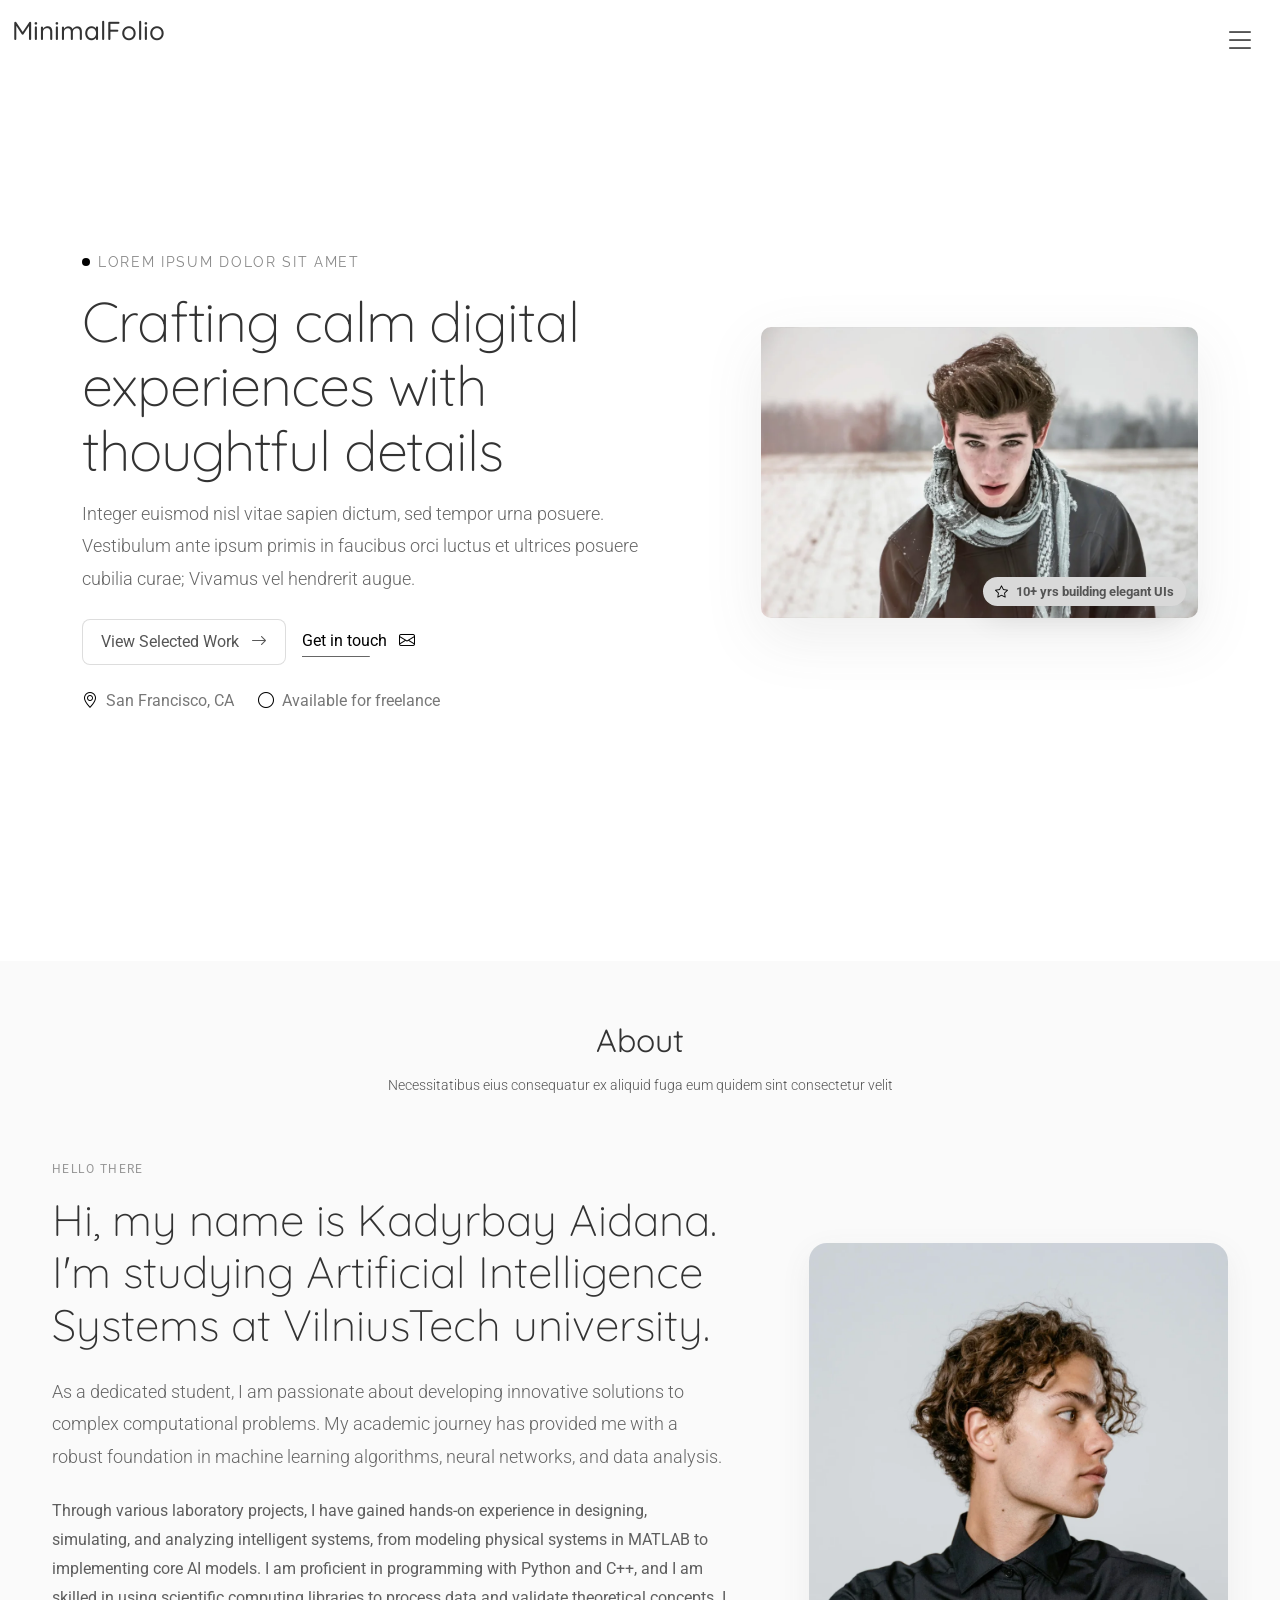
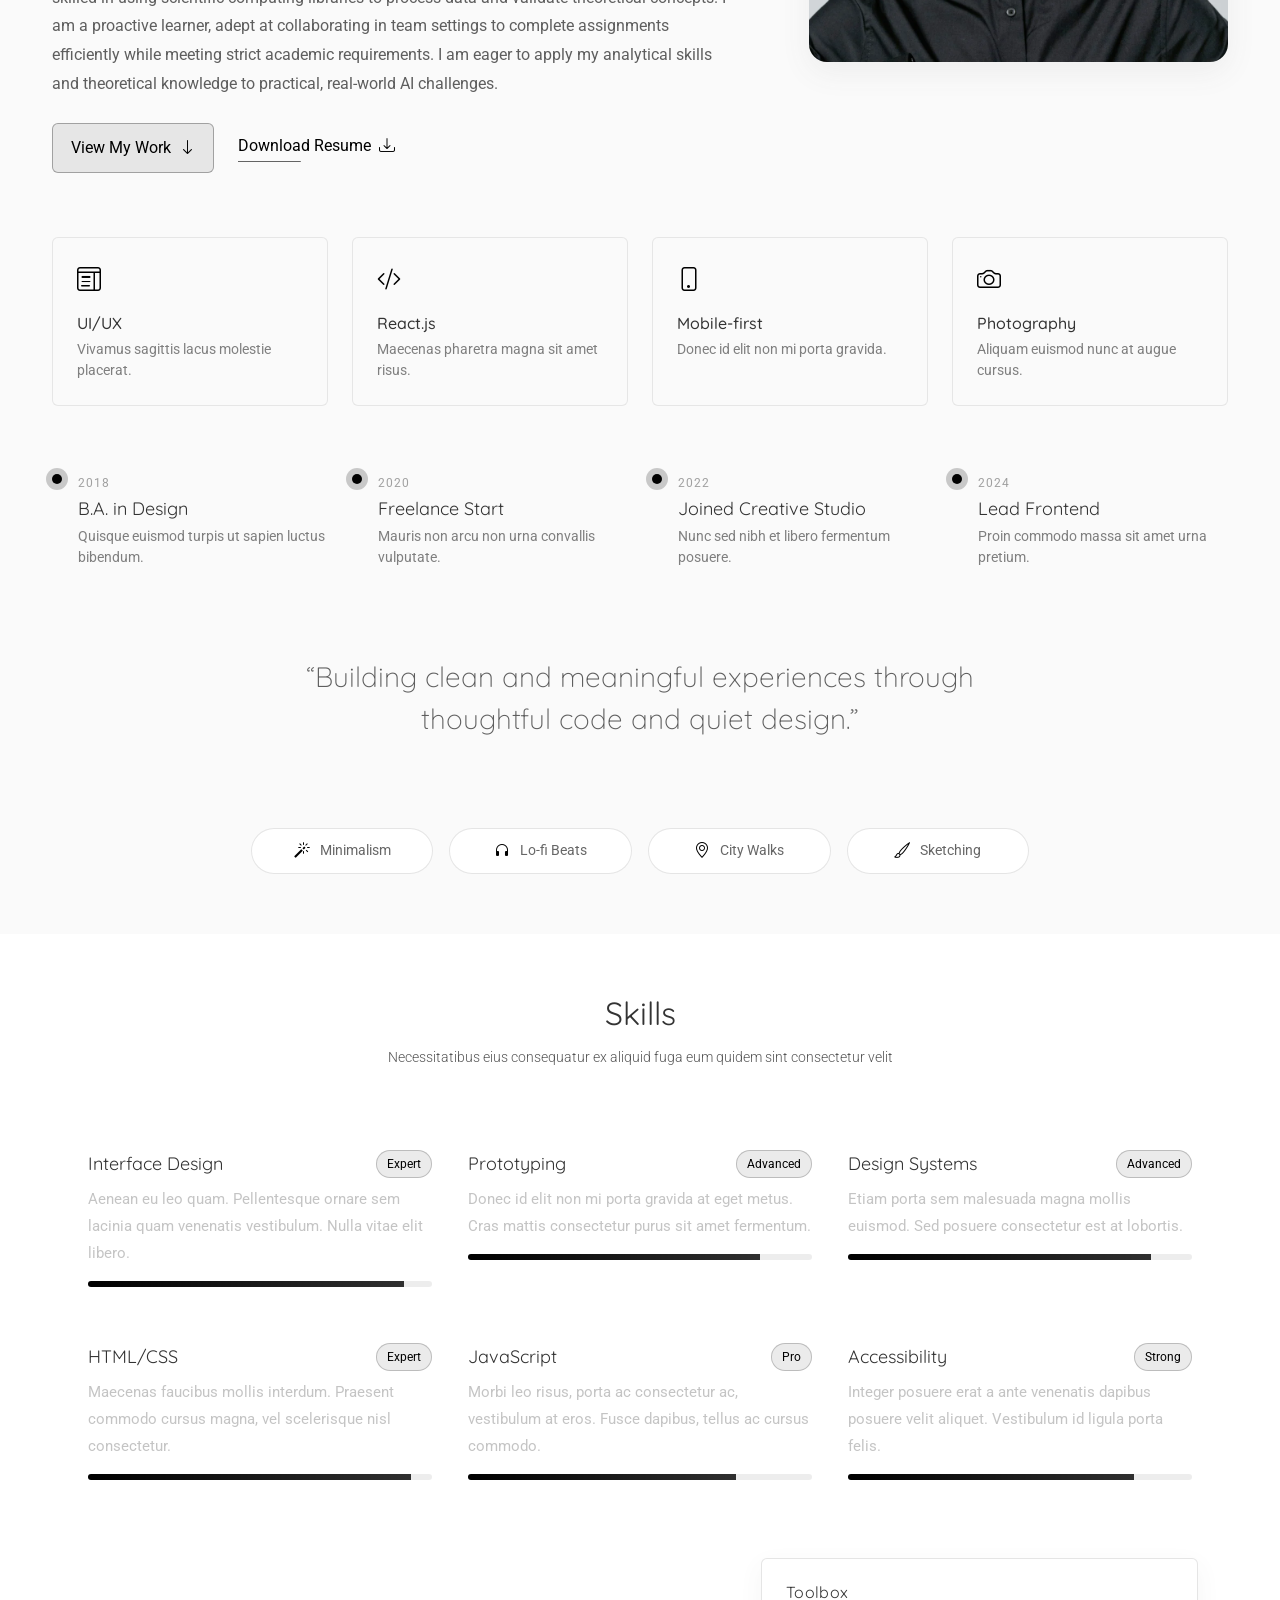
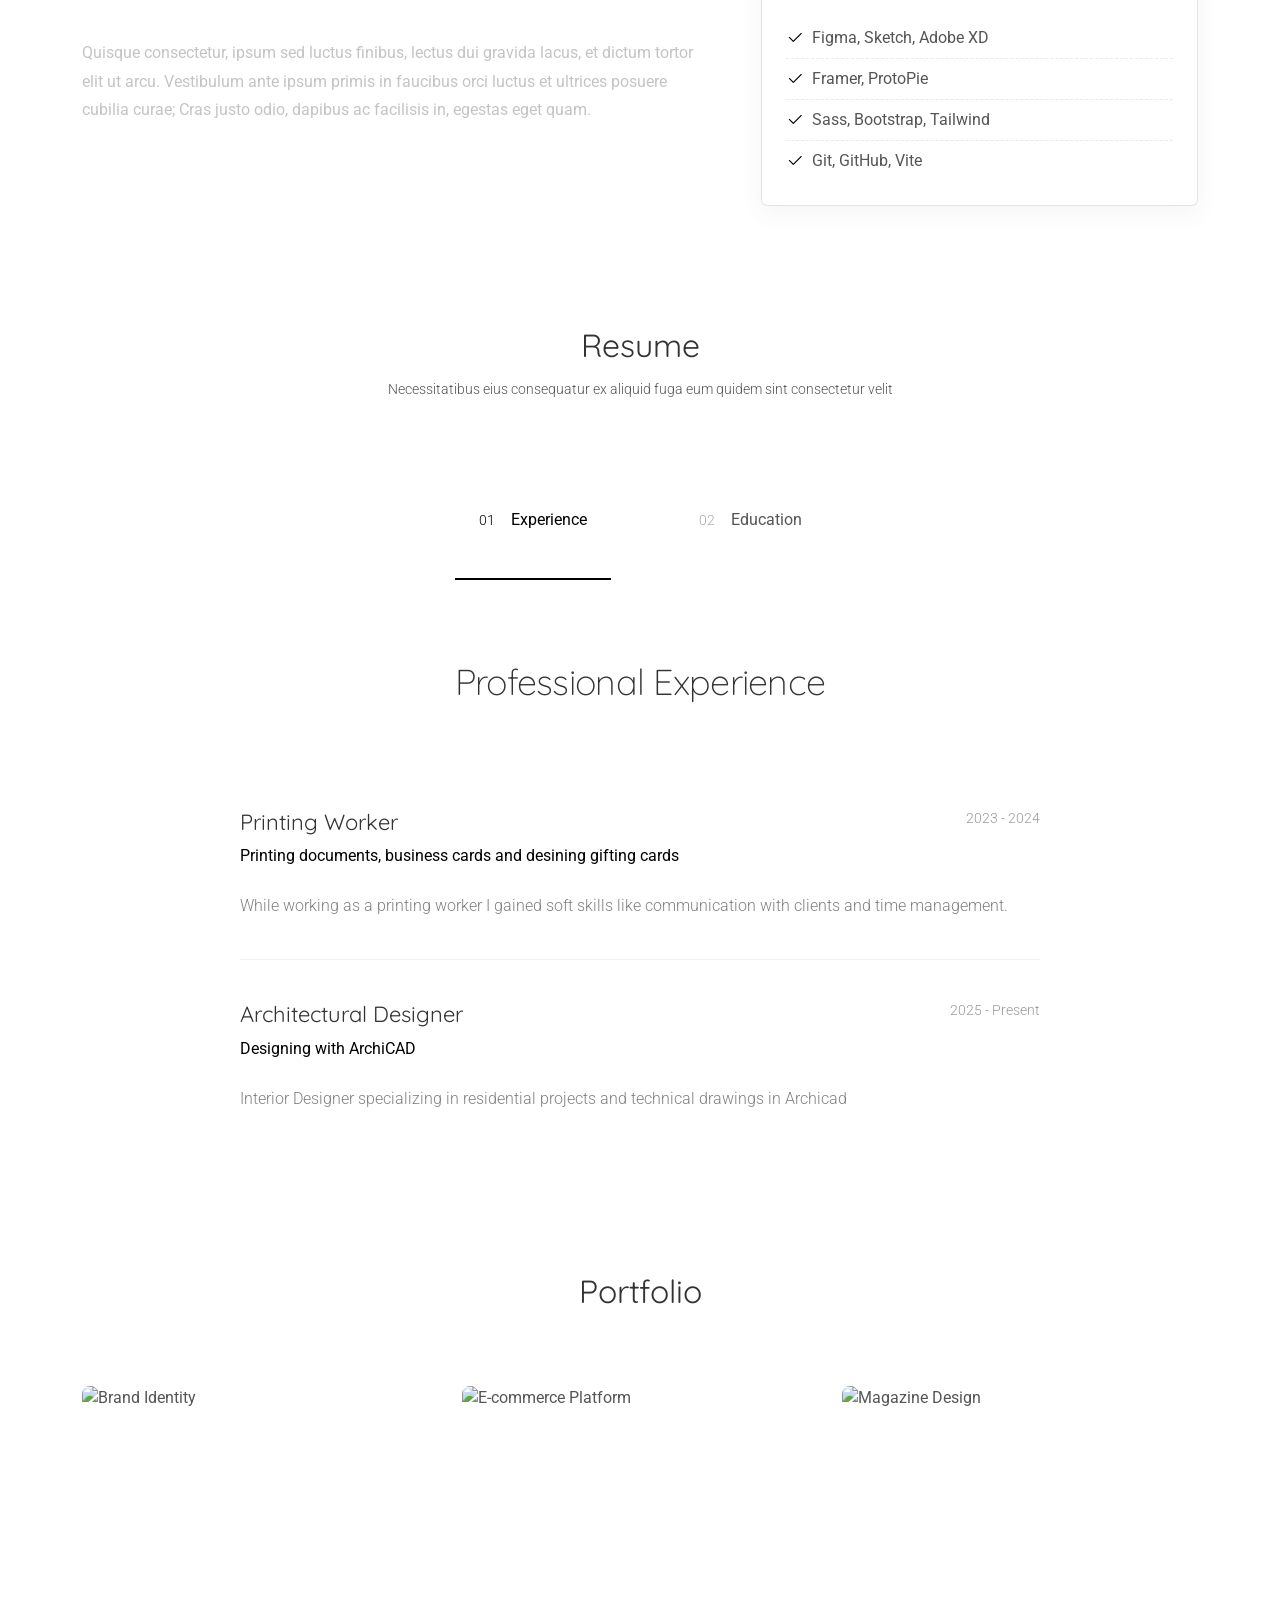
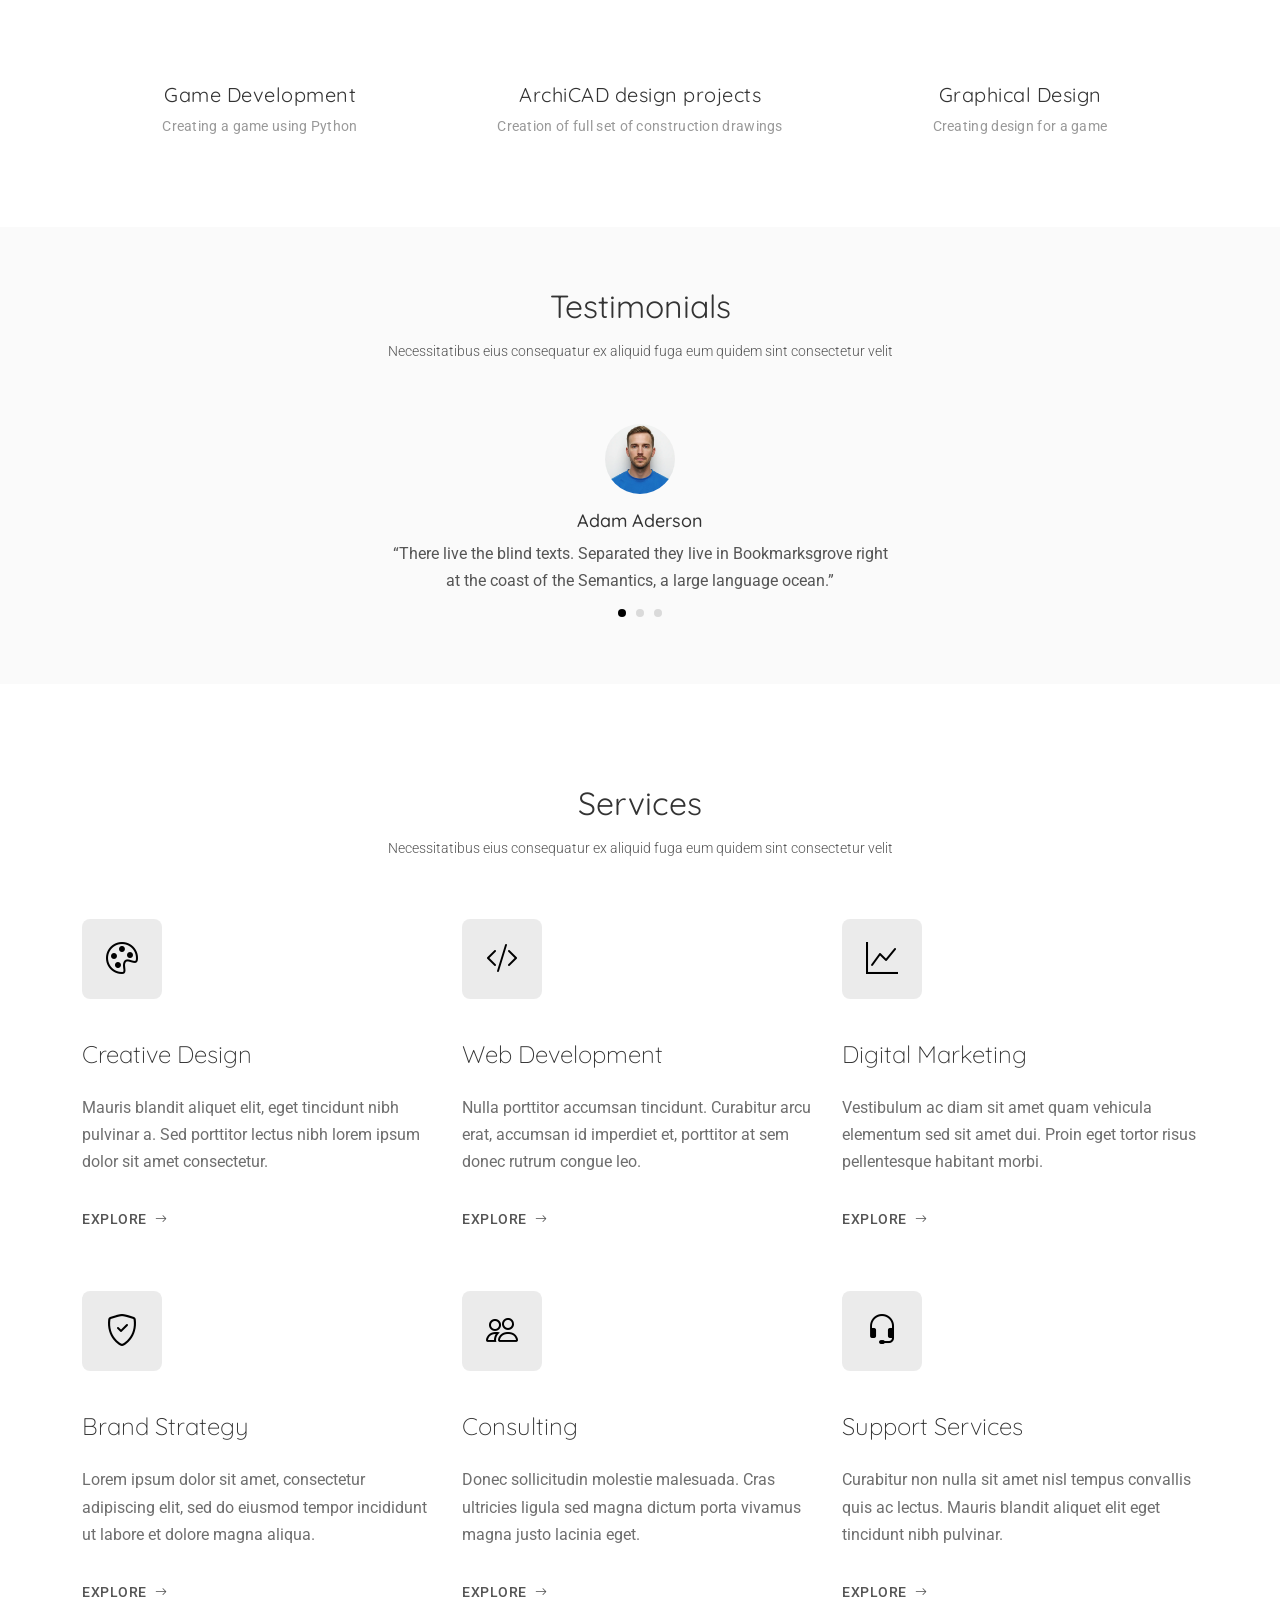
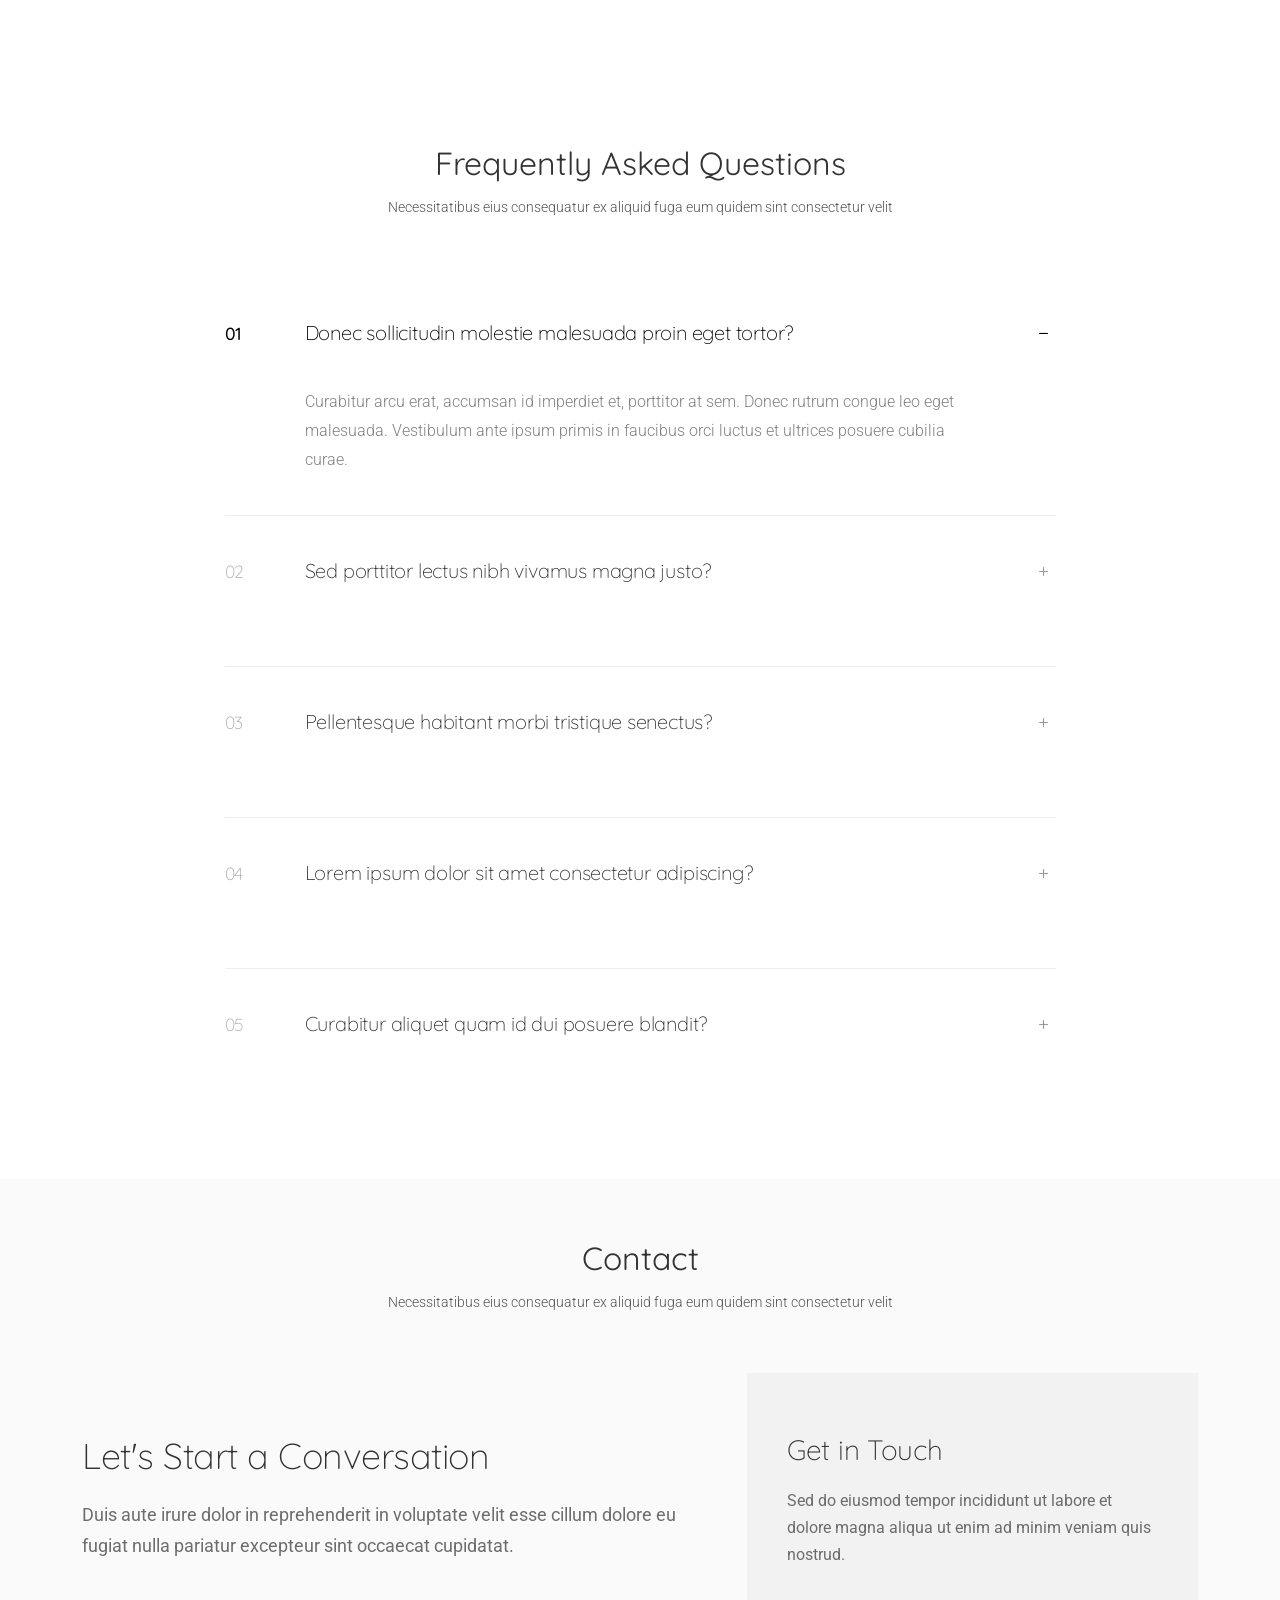
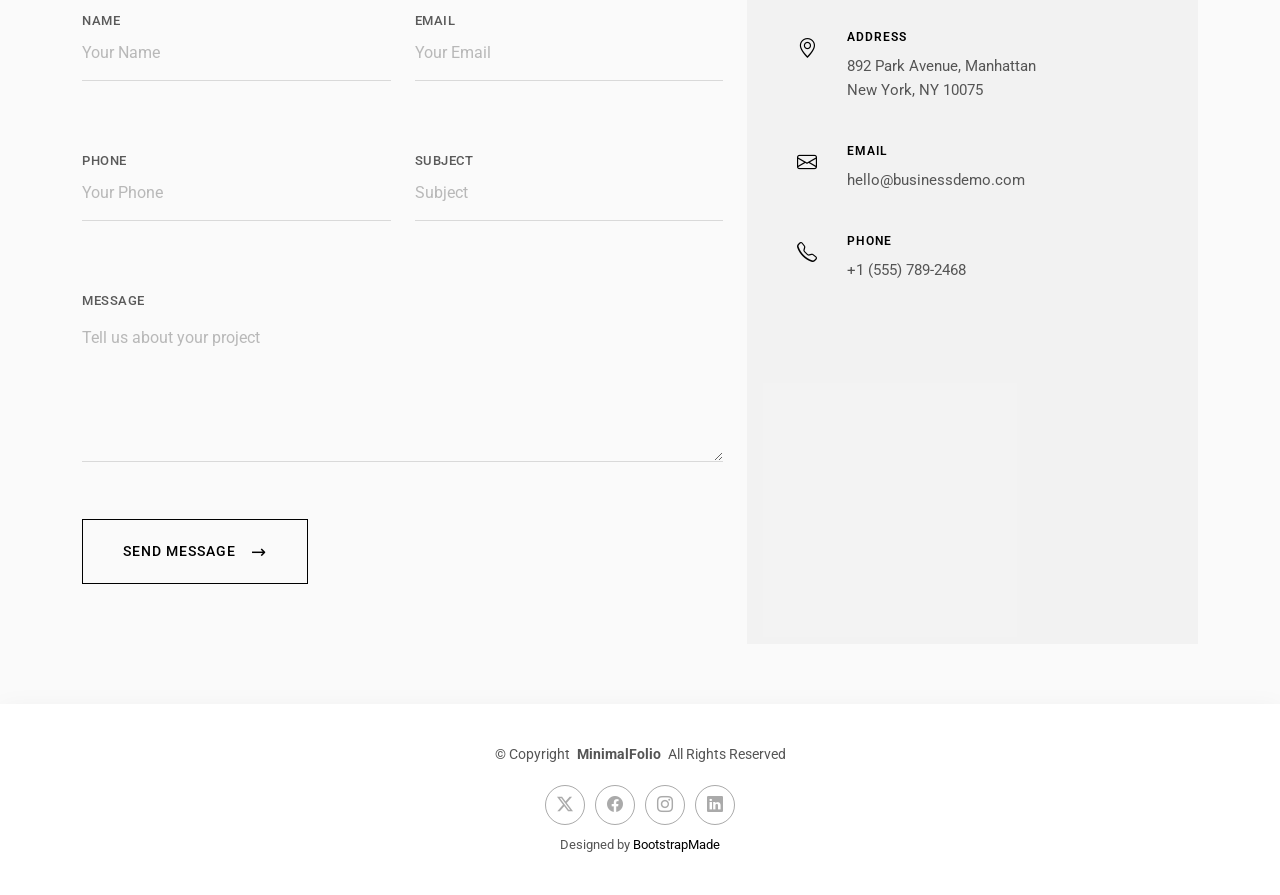
==== index.html @ eb1616d0 "Revise personal details and portfolio content Updated personal introduction and experience details, " ====
<!-- =======================================================
* Template Name: MinimalFolio
* Template URL: https://bootstrapmade.com/minimalfolio-bootstrap-portfolio-template/
* Updated: Aug 05 2025 with Bootstrap v5.3.7
* Author: BootstrapMade.com
* License: https://bootstrapmade.com/license/
======================================================== -->
<!DOCTYPE html>
<html lang="en">

<head>
  <meta charset="utf-8">
  <meta content="width=device-width, initial-scale=1.0" name="viewport">
  <title>Index - MinimalFolio Bootstrap Template</title>
  <meta name="description" content="">
  <meta name="keywords" content="">

  <!-- Favicons -->
  <link href="assets/img/favicon.png" rel="icon">
  <link href="assets/img/apple-touch-icon.png" rel="apple-touch-icon">

  <!-- Fonts -->
  <link href="https://fonts.googleapis.com" rel="preconnect">
  <link href="https://fonts.gstatic.com" rel="preconnect" crossorigin>
  <link href="https://fonts.googleapis.com/css2?family=Roboto:ital,wght@0,100;0,300;0,400;0,500;0,700;0,900;1,100;1,300;1,400;1,500;1,700;1,900&family=Raleway:ital,wght@0,100;0,200;0,300;0,400;0,500;0,600;0,700;0,800;0,900;1,100;1,200;1,300;1,400;1,500;1,600;1,700;1,800;1,900&family=Quicksand:wght@300;400;500;600;700&display=swap" rel="stylesheet">

  <!-- Vendor CSS Files -->
  <link href="assets/vendor/bootstrap/css/bootstrap.min.css" rel="stylesheet">
  <link href="assets/vendor/bootstrap-icons/bootstrap-icons.css" rel="stylesheet">
  <link href="assets/vendor/aos/aos.css" rel="stylesheet">
  <link href="assets/vendor/glightbox/css/glightbox.min.css" rel="stylesheet">
  <link href="assets/vendor/swiper/swiper-bundle.min.css" rel="stylesheet">

  <!-- Main CSS File -->
  <link href="assets/css/main.css" rel="stylesheet">

</head>

<body class="index-page">

  <header id="header" class="header d-flex align-items-center position-relative">
    <div class="container-fluid position-relative d-flex align-items-center justify-content-between">

      <a href="index.html" class="logo d-flex align-items-center">
        <!-- Uncomment the line below if you also wish to use an image logo -->
        <!-- <img src="assets/img/logo.webp" alt=""> -->
        <h1 class="sitename">MinimalFolio</h1>
      </a>

      <nav id="navmenu" class="navmenu">
        <ul>
          <li><a href="#hero" class="active">Home</a></li>
          <li><a href="#about">About</a></li>
          <li><a href="#resume">Resume</a></li>
          <li><a href="#portfolio">Portfolio</a></li>
          <li><a href="#services">Services</a></li>
          <li class="dropdown"><a href="#"><span>Dropdown</span> <i class="bi bi-chevron-down toggle-dropdown"></i></a>
            <ul>
              <li><a href="#">Dropdown 1</a></li>
              <li class="dropdown"><a href="#"><span>Deep Dropdown</span> <i class="bi bi-chevron-down toggle-dropdown"></i></a>
                <ul>
                  <li><a href="#">Deep Dropdown 1</a></li>
                  <li><a href="#">Deep Dropdown 2</a></li>
                  <li><a href="#">Deep Dropdown 3</a></li>
                  <li><a href="#">Deep Dropdown 4</a></li>
                  <li><a href="#">Deep Dropdown 5</a></li>
                </ul>
              </li>
              <li><a href="#">Dropdown 2</a></li>
              <li><a href="#">Dropdown 3</a></li>
              <li><a href="#">Dropdown 4</a></li>
            </ul>
          </li>
          <li><a href="#contact">Contact</a></li>
        </ul>
        <i class="mobile-nav-toggle d-xl-none bi bi-list"></i>
      </nav>

    </div>
  </header>

  <main class="main">

    <!-- Hero Section -->
    <section id="hero" class="hero section">

      <div class="container" data-aos="fade-up" data-aos-delay="100">

        <div class="row align-items-center gx-5 gy-5">

          <div class="col-lg-7">
            <div class="intro" data-aos="fade-right" data-aos-delay="150">
              <div class="eyebrow d-inline-flex align-items-center gap-2 mb-3">
                <span class="dot"></span>
                <span class="text">Lorem ipsum dolor sit amet</span>
              </div>

              <h1 class="display-heading mb-3">
                Crafting calm digital experiences with thoughtful details
              </h1>

              <p class="lead mb-4">
                Integer euismod nisl vitae sapien dictum, sed tempor urna posuere. Vestibulum ante ipsum primis in faucibus orci luctus et ultrices posuere cubilia curae; Vivamus vel hendrerit augue.
              </p>

              <div class="cta-group d-flex flex-wrap align-items-center gap-3" data-aos="zoom-in" data-aos-delay="250">
                <a href="#portfolio" class="btn btn-ghost">
                  View Selected Work
                  <i class="bi bi-arrow-right ms-2"></i>
                </a>
                <a href="#contact" class="link-underline">
                  Get in touch
                  <i class="bi bi-envelope ms-2"></i>
                </a>
              </div>

              <div class="meta mt-4 d-flex flex-wrap align-items-center gap-4" data-aos="fade-up" data-aos-delay="300">
                <div class="meta-item d-flex align-items-center gap-2">
                  <i class="bi bi-geo-alt"></i>
                  <span>San Francisco, CA</span>
                </div>
                <div class="meta-item d-flex align-items-center gap-2">
                  <i class="bi bi-circle"></i>
                  <span>Available for freelance</span>
                </div>
              </div>
            </div>
          </div>

          <div class="col-lg-5">
            <figure class="portrait-wrap position-relative" data-aos="fade-left" data-aos-delay="200">
              <img src="assets/img/profile/profile-6.webp" alt="Profile Portrait" class="img-fluid portrait-img">
              <figcaption class="visually-hidden">Minimal portrait preview</figcaption>

              <div class="badge note" data-aos="zoom-in" data-aos-delay="300">
                <i class="bi bi-star"></i>
                <span>10+ yrs building elegant UIs</span>
              </div>
            </figure>
          </div>

        </div>

      </div>

    </section><!-- /Hero Section -->

    <!-- About Section -->
    <section id="about" class="about section light-background">

      <!-- Section Title -->
      <div class="container section-title" data-aos="fade-up">
        <h2>About</h2>
        <p>Necessitatibus eius consequatur ex aliquid fuga eum quidem sint consectetur velit</p>
      </div><!-- End Section Title -->

      <div class="container" data-aos="fade-up" data-aos-delay="100">

        <!-- Intro + Photo -->
        <div class="row align-items-center justify-content-between intro-wrap gy-5">
          <div class="col-lg-7" data-aos="fade-right" data-aos-delay="150">
            <div class="intro-content">
              <span class="eyebrow">Hello there</span>
              <h2 class="headline">Hi, my name is Kadyrbay Aidana. I'm studying Artificial Intelligence Systems at VilniusTech university.</h2>
              <p class="lead">
                As a dedicated student, I am passionate about developing innovative solutions to complex computational problems. My academic journey has provided me with a robust foundation in machine learning algorithms, neural networks, and data analysis.
              </p>
              <p>
                Through various laboratory projects, I have gained hands-on experience in designing, simulating, and analyzing intelligent systems, from modeling physical systems in MATLAB to implementing core AI models. I am proficient in programming with Python and C++, and I am skilled in using scientific computing libraries to process data and validate theoretical concepts. I am a proactive learner, adept at collaborating in team settings to complete assignments efficiently while meeting strict academic requirements. I am eager to apply my analytical skills and theoretical knowledge to practical, real-world AI challenges.
              </p>

              <div class="cta-group">
                <a href="#portfolio" class="btn-ghost">
                  View My Work <i class="bi bi-arrow-down"></i>
                </a>
                <a href="#resume" class="link-underline">
                  Download Resume <i class="bi bi-download"></i>
                </a>
              </div>
            </div>
          </div>

          <div class="col-lg-5" data-aos="zoom-in" data-aos-delay="250">
            <figure class="profile-figure text-center text-lg-end">
              <img src="assets/img/profile/profile-square-7.webp" alt="Portrait of Alex" class="img-fluid profile-photo">
              <figcaption class="profile-caption d-flex justify-content-end">
              </figcaption>
            </figure>
          </div>
        </div>
        <!-- End Intro + Photo -->

        <!-- Skills Grid -->
        <div class="skills-wrap">
          <div class="row g-4">
            <div class="col-6 col-md-4 col-lg-3" data-aos="fade-up" data-aos-delay="120">
              <div class="skill-item">
                <i class="bi bi-layout-text-window"></i>
                <h3>UI/UX</h3>
                <p>Vivamus sagittis lacus molestie placerat.</p>
              </div>
            </div>
            <div class="col-6 col-md-4 col-lg-3" data-aos="fade-up" data-aos-delay="180">
              <div class="skill-item">
                <i class="bi bi-code-slash"></i>
                <h3>React.js</h3>
                <p>Maecenas pharetra magna sit amet risus.</p>
              </div>
            </div>
            <div class="col-6 col-md-4 col-lg-3" data-aos="fade-up" data-aos-delay="240">
              <div class="skill-item">
                <i class="bi bi-phone"></i>
                <h3>Mobile-first</h3>
                <p>Donec id elit non mi porta gravida.</p>
              </div>
            </div>
            <div class="col-6 col-md-4 col-lg-3" data-aos="fade-up" data-aos-delay="300">
              <div class="skill-item">
                <i class="bi bi-camera"></i>
                <h3>Photography</h3>
                <p>Aliquam euismod nunc at augue cursus.</p>
              </div>
            </div>
          </div>
        </div>
        <!-- End Skills Grid -->

        <!-- Journey Timeline -->
        <div class="journey-wrap">
          <div class="row g-4">
            <div class="col-md-6 col-lg-3" data-aos="fade-up" data-aos-delay="120">
              <article class="timeline-item">
                <span class="dot"></span>
                <time>2018</time>
                <h4>B.A. in Design</h4>
                <p>Quisque euismod turpis ut sapien luctus bibendum.</p>
              </article>
            </div>
            <div class="col-md-6 col-lg-3" data-aos="fade-up" data-aos-delay="180">
              <article class="timeline-item">
                <span class="dot"></span>
                <time>2020</time>
                <h4>Freelance Start</h4>
                <p>Mauris non arcu non urna convallis vulputate.</p>
              </article>
            </div>
            <div class="col-md-6 col-lg-3" data-aos="fade-up" data-aos-delay="240">
              <article class="timeline-item">
                <span class="dot"></span>
                <time>2022</time>
                <h4>Joined Creative Studio</h4>
                <p>Nunc sed nibh et libero fermentum posuere.</p>
              </article>
            </div>
            <div class="col-md-6 col-lg-3" data-aos="fade-up" data-aos-delay="300">
              <article class="timeline-item">
                <span class="dot"></span>
                <time>2024</time>
                <h4>Lead Frontend</h4>
                <p>Proin commodo massa sit amet urna pretium.</p>
              </article>
            </div>
          </div>
        </div>
        <!-- End Journey Timeline -->

        <!-- Quote -->
        <blockquote class="personal-quote" data-aos="fade-down" data-aos-delay="200">
          <p>“Building clean and meaningful experiences through thoughtful code and quiet design.”</p>
        </blockquote>
        <!-- End Quote -->

        <!-- Fun Facts -->
        <div class="facts-wrap">
          <div class="row g-3 justify-content-center">
            <div class="col-6 col-md-3 col-lg-2" data-aos="zoom-in" data-aos-delay="120">
              <div class="fact-pill">
                <i class="bi bi-magic"></i>
                <span>Minimalism</span>
              </div>
            </div>
            <div class="col-6 col-md-3 col-lg-2" data-aos="zoom-in" data-aos-delay="160">
              <div class="fact-pill">
                <i class="bi bi-headphones"></i>
                <span>Lo-fi Beats</span>
              </div>
            </div>
            <div class="col-6 col-md-3 col-lg-2" data-aos="zoom-in" data-aos-delay="200">
              <div class="fact-pill">
                <i class="bi bi-geo-alt"></i>
                <span>City Walks</span>
              </div>
            </div>
            <div class="col-6 col-md-3 col-lg-2" data-aos="zoom-in" data-aos-delay="240">
              <div class="fact-pill">
                <i class="bi bi-brush"></i>
                <span>Sketching</span>
              </div>
            </div>
          </div>
        </div>
        <!-- End Fun Facts -->

      </div>

    </section><!-- /About Section -->

    <!-- Skills Section -->
    <section id="skills" class="skills section">

      <!-- Section Title -->
      <div class="container section-title" data-aos="fade-up">
        <h2>Skills</h2>
        <p>Necessitatibus eius consequatur ex aliquid fuga eum quidem sint consectetur velit</p>
      </div><!-- End Section Title -->

      <div class="container" data-aos="fade-up" data-aos-delay="100">

        <div class="row gy-4">
          <div class="col-lg-4" data-aos="fade-up" data-aos-delay="150">
            <article class="skill-block skills-animation">
              <header class="d-flex align-items-center justify-content-between mb-2">
                <h3 class="skill-title">Interface Design</h3>
                <span class="skill-badge">Expert</span>
              </header>
              <p class="skill-desc">Aenean eu leo quam. Pellentesque ornare sem lacinia quam venenatis vestibulum. Nulla vitae elit libero.</p>
              <div class="progress slim">
                <div class="progress-bar" role="progressbar" aria-valuenow="92" aria-valuemin="0" aria-valuemax="100"></div>
              </div>
            </article>
          </div>

          <div class="col-lg-4" data-aos="fade-up" data-aos-delay="200">
            <article class="skill-block skills-animation">
              <header class="d-flex align-items-center justify-content-between mb-2">
                <h3 class="skill-title">Prototyping</h3>
                <span class="skill-badge">Advanced</span>
              </header>
              <p class="skill-desc">Donec id elit non mi porta gravida at eget metus. Cras mattis consectetur purus sit amet fermentum.</p>
              <div class="progress slim">
                <div class="progress-bar" role="progressbar" aria-valuenow="85" aria-valuemin="0" aria-valuemax="100"></div>
              </div>
            </article>
          </div>

          <div class="col-lg-4" data-aos="fade-up" data-aos-delay="250">
            <article class="skill-block skills-animation">
              <header class="d-flex align-items-center justify-content-between mb-2">
                <h3 class="skill-title">Design Systems</h3>
                <span class="skill-badge">Advanced</span>
              </header>
              <p class="skill-desc">Etiam porta sem malesuada magna mollis euismod. Sed posuere consectetur est at lobortis.</p>
              <div class="progress slim">
                <div class="progress-bar" role="progressbar" aria-valuenow="88" aria-valuemin="0" aria-valuemax="100"></div>
              </div>
            </article>
          </div>
        </div><!-- End Skill Row 1 -->

        <div class="row gy-4 mt-1">
          <div class="col-lg-4" data-aos="fade-up" data-aos-delay="150">
            <article class="skill-block skills-animation">
              <header class="d-flex align-items-center justify-content-between mb-2">
                <h3 class="skill-title">HTML/CSS</h3>
                <span class="skill-badge">Expert</span>
              </header>
              <p class="skill-desc">Maecenas faucibus mollis interdum. Praesent commodo cursus magna, vel scelerisque nisl consectetur.</p>
              <div class="progress slim">
                <div class="progress-bar" role="progressbar" aria-valuenow="94" aria-valuemin="0" aria-valuemax="100"></div>
              </div>
            </article>
          </div>

          <div class="col-lg-4" data-aos="fade-up" data-aos-delay="200">
            <article class="skill-block skills-animation">
              <header class="d-flex align-items-center justify-content-between mb-2">
                <h3 class="skill-title">JavaScript</h3>
                <span class="skill-badge">Pro</span>
              </header>
              <p class="skill-desc">Morbi leo risus, porta ac consectetur ac, vestibulum at eros. Fusce dapibus, tellus ac cursus commodo.</p>
              <div class="progress slim">
                <div class="progress-bar" role="progressbar" aria-valuenow="78" aria-valuemin="0" aria-valuemax="100"></div>
              </div>
            </article>
          </div>

          <div class="col-lg-4" data-aos="fade-up" data-aos-delay="250">
            <article class="skill-block skills-animation">
              <header class="d-flex align-items-center justify-content-between mb-2">
                <h3 class="skill-title">Accessibility</h3>
                <span class="skill-badge">Strong</span>
              </header>
              <p class="skill-desc">Integer posuere erat a ante venenatis dapibus posuere velit aliquet. Vestibulum id ligula porta felis.</p>
              <div class="progress slim">
                <div class="progress-bar" role="progressbar" aria-valuenow="83" aria-valuemin="0" aria-valuemax="100"></div>
              </div>
            </article>
          </div>
        </div><!-- End Skill Row 2 -->

        <div class="row gx-5 gy-4 mt-5 align-items-center alt-grid">
          <div class="col-lg-5 order-lg-2" data-aos="fade-left" data-aos-delay="150">
            <div class="soft-card p-4 rounded-2">
              <h4 class="mini-head mb-3">Toolbox</h4>
              <ul class="list-unstyled tool-list mb-0">
                <li class="d-flex align-items-center gap-2"><i class="bi bi-check2"></i><span>Figma, Sketch, Adobe XD</span></li>
                <li class="d-flex align-items-center gap-2"><i class="bi bi-check2"></i><span>Framer, ProtoPie</span></li>
                <li class="d-flex align-items-center gap-2"><i class="bi bi-check2"></i><span>Sass, Bootstrap, Tailwind</span></li>
                <li class="d-flex align-items-center gap-2"><i class="bi bi-check2"></i><span>Git, GitHub, Vite</span></li>
              </ul>
            </div>
          </div>

          <div class="col-lg-7 order-lg-1" data-aos="fade-up" data-aos-delay="200">
            <div class="note">
              <p class="mb-0">Quisque consectetur, ipsum sed luctus finibus, lectus dui gravida lacus, et dictum tortor elit ut arcu. Vestibulum ante ipsum primis in faucibus orci luctus et ultrices posuere cubilia curae; Cras justo odio, dapibus ac facilisis in, egestas eget quam.</p>
            </div>
          </div>
        </div>

      </div>

    </section><!-- /Skills Section -->

    <!-- Resume Section -->
    <section id="resume" class="resume section">

      <!-- Section Title -->
      <div class="container section-title" data-aos="fade-up">
        <h2>Resume</h2>
        <p>Necessitatibus eius consequatur ex aliquid fuga eum quidem sint consectetur velit</p>
      </div><!-- End Section Title -->

      <div class="container" data-aos="fade-up" data-aos-delay="100">

        <div class="row">
          <div class="col-lg-12">
            <ul class="nav nav-pills resume-navigation justify-content-center" id="resume-resume-tabs" role="tablist" data-aos="fade-up" data-aos-delay="200">
              <li class="nav-item" role="presentation">
                <button class="nav-link active" id="resume-experience-tab" data-bs-toggle="pill" data-bs-target="#resume-experience" type="button" role="tab" aria-controls="resume-experience" aria-selected="true">
                  <span class="nav-number">01</span>
                  <span class="nav-label">Experience</span>
                </button>
              </li>
              <li class="nav-item" role="presentation">
                <button class="nav-link" id="resume-education-tab" data-bs-toggle="pill" data-bs-target="#resume-education" type="button" role="tab" aria-controls="resume-education" aria-selected="false">
                  <span class="nav-number">02</span>
                  <span class="nav-label">Education</span>
                </button>
              </li>
            </ul>
          </div>
        </div>

        <div class="tab-content resume-content" id="resume-resume-tabContent">
          <div class="tab-pane fade show active" id="resume-experience" role="tabpanel" aria-labelledby="resume-experience-tab" tabindex="0" data-aos="fade-up" data-aos-delay="300">
            <div class="section-intro">
              <h2>Professional Experience</h2>
            </div>

            <div class="experience-grid">
              <div class="experience-item" data-aos="fade-up" data-aos-delay="400">
                <div class="item-header">
                  <div class="position-info">
                    <h3>Printing Worker</h3>
                    <div class="company">Printing documents, business cards and desining gifting cards</div>
                  </div>
                  <div class="period">2023 - 2024</div>
                </div>
                <div class="item-content">
                  <p>While working as a printing worker I gained soft skills like communication with clients and time management.</p>
                </div>
              </div>

              <div class="experience-item" data-aos="fade-up" data-aos-delay="500">
                <div class="item-header">
                  <div class="position-info">
                    <h3>Architectural Designer</h3>
                    <div class="company">Designing with ArchiCAD</div>
                  </div>
                  <div class="period">2025 - Present</div>
                </div>
                <div class="item-content">
                  <p>Interior Designer specializing in residential projects and technical drawings in Archicad</p>
                </div>
              </div>
            </div>
          </div>

          <div class="tab-pane fade" id="resume-education" role="tabpanel" aria-labelledby="resume-education-tab" tabindex="0" data-aos="fade-up" data-aos-delay="300">
            <div class="section-intro">
              <h2>Educational Background</h2>
            </div>

            <div class="education-list">
              <div class="education-entry" data-aos="fade-up" data-aos-delay="450">
                <div class="degree-year">2024</div>
                <div class="degree-details">
                  <h3>Bachelor of Artificial Intelligence Systems</h3>
                  <div class="institution">VilniusTech University</div>
                </div>
              </div>
            </div>
          </div>
        </div>

      </div>

    </section><!-- /Resume Section -->

    <!-- Portfolio Section -->
    <section id="portfolio" class="portfolio section">

      <!-- Section Title -->
      <div class="container section-title" data-aos="fade-up">
        <h2>Portfolio</h2>
      </div><!-- End Section Title -->

      <div class="container" data-aos="fade-up" data-aos-delay="100">

        <div class="isotope-layout" data-default-filter="*" data-layout="fitRows" data-sort="original-order">

          <div class="row gy-4 portfolio-grid isotope-container" data-aos="fade-up" data-aos-delay="200">

            <div class="col-lg-4 col-md-6 portfolio-item isotope-item filter-branding">
              <div class="portfolio-card">
                <div class="image-container">
                  <img src="assets/img/portfolio/portfolio-3.png" class="img-fluid" alt="Brand Identity" loading="lazy">
                  <div class="overlay">
                    <div class="overlay-content">
                      <a href="assets/img/portfolio/portfolio-3.png" class="glightbox zoom-link" title="Brand Identity Project">
                        <i class="bi bi-zoom-in"></i>
                      </a>
                      <a href="portfolio-details.html" class="details-link" title="View Project Details">
                        <i class="bi bi-arrow-right"></i>
                      </a>
                    </div>
                  </div>
                </div>
                <div class="content">
                  <h3>Game Development</h3>
                  <p>Creating a game using Python</p>
                </div>
              </div>
            </div><!-- End Portfolio Item -->

            <div class="col-lg-4 col-md-6 portfolio-item isotope-item filter-web">
              <div class="portfolio-card">
                <div class="image-container">
                  <img src="assets/img/portfolio/portfolio-7.png" class="img-fluid" alt="E-commerce Platform" loading="lazy">
                  <div class="overlay">
                    <div class="overlay-content">
                      <a href="assets/img/portfolio/portfolio-7.png" class="glightbox zoom-link" title="E-commerce Platform">
                        <i class="bi bi-zoom-in"></i>
                      </a>
                      <a href="portfolio-details.html" class="details-link" title="View Project Details">
                        <i class="bi bi-arrow-right"></i>
                      </a>
                    </div>
                  </div>
                </div>
                <div class="content">
                  <h3>ArchiCAD design projects</h3>
                  <p>Creation of full set of construction drawings</p>
                </div>
              </div>
            </div><!-- End Portfolio Item -->

            <div class="col-lg-4 col-md-6 portfolio-item isotope-item filter-print">
              <div class="portfolio-card">
                <div class="image-container">
                  <img src="assets/img/portfolio/portfolio-portrait-5.png" class="img-fluid" alt="Magazine Design" loading="lazy">
                  <div class="overlay">
                    <div class="overlay-content">
                      <a href="assets/img/portfolio/portfolio-portrait-5.png" class="glightbox zoom-link" title="Magazine Design">
                        <i class="bi bi-zoom-in"></i>
                      </a>
                      <a href="portfolio-details.html" class="details-link" title="View Project Details">
                        <i class="bi bi-arrow-right"></i>
                      </a>
                    </div>
                  </div>
                </div>
                <div class="content">
                  <h3>Graphical Design</h3>
                  <p>Creating design for a game</p>
                </div>
              </div>
            </div><!-- End Portfolio Item -->

          </div><!-- End Portfolio Grid -->

        </div>

      </div>

    </section><!-- /Portfolio Section -->

    <!-- Testimonials Section -->
    <section id="testimonials" class="testimonials section light-background">
      <!-- Section Title -->
      <div class="container section-title" data-aos="fade-up">
        <h2>Testimonials</h2>
        <p>Necessitatibus eius consequatur ex aliquid fuga eum quidem sint consectetur velit</p>
      </div><!-- End Section Title -->

      <div class="container" data-aos="fade-up">
        <div class="row justify-content-center">
          <div class="col-lg-7">
            <div class="swiper init-swiper">
              <script type="application/json" class="swiper-config">
                {
                  "loop": true,
                  "speed": 600,
                  "autoplay": {
                    "delay": 5000
                  },
                  "slidesPerView": "auto",
                  "pagination": {
                    "el": ".swiper-pagination",
                    "type": "bullets",
                    "clickable": true
                  },
                  "breakpoints": {
                    "320": {
                      "slidesPerView": 1,
                      "spaceBetween": 40
                    },
                    "1200": {
                      "slidesPerView": 1,
                      "spaceBetween": 1
                    }
                  }
                }
              </script>
              <div class="swiper-wrapper">
                <div class="swiper-slide">
                  <div class="testimonial mx-auto">
                    <figure class="img-wrap">
                      <img src="assets/img/person/person-m-9.webp" alt="Image" class="img-fluid">
                    </figure>
                    <h3 class="name">Adam Aderson</h3>
                    <blockquote>
                      <p>
                        “There live the blind texts. Separated they live in
                        Bookmarksgrove right at the coast of the Semantics, a large
                        language ocean.”
                      </p>
                    </blockquote>
                  </div>
                </div>
                <div class="swiper-slide">
                  <div class="testimonial mx-auto">
                    <figure class="img-wrap">
                      <img src="assets/img/person/person-f-5.webp" alt="Image" class="img-fluid">
                    </figure>
                    <h3 class="name">Lukas Devlin</h3>
                    <blockquote>
                      <p>
                        “There live the blind texts. Separated they live in
                        Bookmarksgrove right at the coast of the Semantics, a large
                        language ocean.”
                      </p>
                    </blockquote>
                  </div>
                </div>
                <div class="swiper-slide">
                  <div class="testimonial mx-auto">
                    <figure class="img-wrap">
                      <img src="assets/img/person/person-f-12.webp" alt="Image" class="img-fluid">
                    </figure>
                    <h3 class="name">Kayla Bryant</h3>
                    <blockquote>
                      <p>
                        “There live the blind texts. Separated they live in
                        Bookmarksgrove right at the coast of the Semantics, a large
                        language ocean.”
                      </p>
                    </blockquote>
                  </div>
                </div>
              </div>
              <div class="swiper-pagination"></div>
            </div>
          </div>
        </div>
      </div>
    </section><!-- /Testimonials Section -->

    <!-- Services Section -->
    <section id="services" class="services section">

      <!-- Section Title -->
      <div class="container section-title" data-aos="fade-up">
        <h2>Services</h2>
        <p>Necessitatibus eius consequatur ex aliquid fuga eum quidem sint consectetur velit</p>
      </div><!-- End Section Title -->

      <div class="container" data-aos="fade-up" data-aos-delay="100">

        <div class="row service-grid">

          <div class="col-lg-4 col-md-6" data-aos="fade-up" data-aos-delay="200">
            <div class="service-item">
              <div class="service-icon">
                <i class="bi bi-palette"></i>
              </div>
              <h3><a href="service-details.html">Creative Design</a></h3>
              <p>Mauris blandit aliquet elit, eget tincidunt nibh pulvinar a. Sed porttitor lectus nibh lorem ipsum dolor sit amet consectetur.</p>
              <div class="service-link">
                <a href="service-details.html">
                  <span>Explore</span>
                  <i class="bi bi-arrow-right"></i>
                </a>
              </div>
            </div>
          </div><!-- End Service Item -->

          <div class="col-lg-4 col-md-6" data-aos="fade-up" data-aos-delay="250">
            <div class="service-item">
              <div class="service-icon">
                <i class="bi bi-code-slash"></i>
              </div>
              <h3><a href="service-details.html">Web Development</a></h3>
              <p>Nulla porttitor accumsan tincidunt. Curabitur arcu erat, accumsan id imperdiet et, porttitor at sem donec rutrum congue leo.</p>
              <div class="service-link">
                <a href="service-details.html">
                  <span>Explore</span>
                  <i class="bi bi-arrow-right"></i>
                </a>
              </div>
            </div>
          </div><!-- End Service Item -->

          <div class="col-lg-4 col-md-6" data-aos="fade-up" data-aos-delay="300">
            <div class="service-item">
              <div class="service-icon">
                <i class="bi bi-graph-up"></i>
              </div>
              <h3><a href="service-details.html">Digital Marketing</a></h3>
              <p>Vestibulum ac diam sit amet quam vehicula elementum sed sit amet dui. Proin eget tortor risus pellentesque habitant morbi.</p>
              <div class="service-link">
                <a href="service-details.html">
                  <span>Explore</span>
                  <i class="bi bi-arrow-right"></i>
                </a>
              </div>
            </div>
          </div><!-- End Service Item -->

          <div class="col-lg-4 col-md-6" data-aos="fade-up" data-aos-delay="200">
            <div class="service-item">
              <div class="service-icon">
                <i class="bi bi-shield-check"></i>
              </div>
              <h3><a href="service-details.html">Brand Strategy</a></h3>
              <p>Lorem ipsum dolor sit amet, consectetur adipiscing elit, sed do eiusmod tempor incididunt ut labore et dolore magna aliqua.</p>
              <div class="service-link">
                <a href="service-details.html">
                  <span>Explore</span>
                  <i class="bi bi-arrow-right"></i>
                </a>
              </div>
            </div>
          </div><!-- End Service Item -->

          <div class="col-lg-4 col-md-6" data-aos="fade-up" data-aos-delay="250">
            <div class="service-item">
              <div class="service-icon">
                <i class="bi bi-people"></i>
              </div>
              <h3><a href="service-details.html">Consulting</a></h3>
              <p>Donec sollicitudin molestie malesuada. Cras ultricies ligula sed magna dictum porta vivamus magna justo lacinia eget.</p>
              <div class="service-link">
                <a href="service-details.html">
                  <span>Explore</span>
                  <i class="bi bi-arrow-right"></i>
                </a>
              </div>
            </div>
          </div><!-- End Service Item -->

          <div class="col-lg-4 col-md-6" data-aos="fade-up" data-aos-delay="300">
            <div class="service-item">
              <div class="service-icon">
                <i class="bi bi-headset"></i>
              </div>
              <h3><a href="service-details.html">Support Services</a></h3>
              <p>Curabitur non nulla sit amet nisl tempus convallis quis ac lectus. Mauris blandit aliquet elit eget tincidunt nibh pulvinar.</p>
              <div class="service-link">
                <a href="service-details.html">
                  <span>Explore</span>
                  <i class="bi bi-arrow-right"></i>
                </a>
              </div>
            </div>
          </div><!-- End Service Item -->

        </div>

      </div>

    </section><!-- /Services Section -->

    <!-- Faq Section -->
    <section id="faq" class="faq section">

      <!-- Section Title -->
      <div class="container section-title" data-aos="fade-up">
        <h2>Frequently Asked Questions</h2>
        <p>Necessitatibus eius consequatur ex aliquid fuga eum quidem sint consectetur velit</p>
      </div><!-- End Section Title -->

      <div class="container" data-aos="fade-up" data-aos-delay="100">

        <div class="row justify-content-center">
          <div class="col-lg-9">

            <div class="faq-wrapper">

              <div class="faq-item faq-active" data-aos="fade-up" data-aos-delay="150">
                <div class="faq-header">
                  <span class="faq-number">01</span>
                  <h4>Donec sollicitudin molestie malesuada proin eget tortor?</h4>
                  <div class="faq-toggle">
                    <i class="bi bi-plus"></i>
                    <i class="bi bi-dash"></i>
                  </div>
                </div>
                <div class="faq-content">
                  <div class="content-inner">
                    <p>Curabitur arcu erat, accumsan id imperdiet et, porttitor at sem. Donec rutrum congue leo eget malesuada. Vestibulum ante ipsum primis in faucibus orci luctus et ultrices posuere cubilia curae.</p>
                  </div>
                </div>
              </div><!-- End FAQ Item -->

              <div class="faq-item" data-aos="fade-up" data-aos-delay="200">
                <div class="faq-header">
                  <span class="faq-number">02</span>
                  <h4>Sed porttitor lectus nibh vivamus magna justo?</h4>
                  <div class="faq-toggle">
                    <i class="bi bi-plus"></i>
                    <i class="bi bi-dash"></i>
                  </div>
                </div>
                <div class="faq-content">
                  <div class="content-inner">
                    <p>Nulla porttitor accumsan tincidunt. Mauris blandit aliquet elit, eget tincidunt nibh pulvinar a. Cras ultricies ligula sed magna dictum porta. Vivamus suscipit tortor eget felis porttitor volutpat.</p>
                  </div>
                </div>
              </div><!-- End FAQ Item -->

              <div class="faq-item" data-aos="fade-up" data-aos-delay="250">
                <div class="faq-header">
                  <span class="faq-number">03</span>
                  <h4>Pellentesque habitant morbi tristique senectus?</h4>
                  <div class="faq-toggle">
                    <i class="bi bi-plus"></i>
                    <i class="bi bi-dash"></i>
                  </div>
                </div>
                <div class="faq-content">
                  <div class="content-inner">
                    <p>Quisque velit nisi, pretium ut lacinia in, elementum id enim. Vestibulum ac diam sit amet quam vehicula elementum sed sit amet dui. Donec sollicitudin molestie malesuada.</p>
                  </div>
                </div>
              </div><!-- End FAQ Item -->

              <div class="faq-item" data-aos="fade-up" data-aos-delay="300">
                <div class="faq-header">
                  <span class="faq-number">04</span>
                  <h4>Lorem ipsum dolor sit amet consectetur adipiscing?</h4>
                  <div class="faq-toggle">
                    <i class="bi bi-plus"></i>
                    <i class="bi bi-dash"></i>
                  </div>
                </div>
                <div class="faq-content">
                  <div class="content-inner">
                    <p>Sed ut perspiciatis unde omnis iste natus error sit voluptatem accusantium doloremque laudantium. Totam rem aperiam, eaque ipsa quae ab illo inventore veritatis et quasi architecto.</p>
                  </div>
                </div>
              </div><!-- End FAQ Item -->

              <div class="faq-item" data-aos="fade-up" data-aos-delay="350">
                <div class="faq-header">
                  <span class="faq-number">05</span>
                  <h4>Curabitur aliquet quam id dui posuere blandit?</h4>
                  <div class="faq-toggle">
                    <i class="bi bi-plus"></i>
                    <i class="bi bi-dash"></i>
                  </div>
                </div>
                <div class="faq-content">
                  <div class="content-inner">
                    <p>At vero eos et accusamus et iusto odio dignissimos ducimus qui blanditiis praesentium voluptatum deleniti atque corrupti quos dolores et quas molestias excepturi sint occaecati.</p>
                  </div>
                </div>
              </div><!-- End FAQ Item -->

            </div>

          </div>
        </div>

      </div>

    </section><!-- /Faq Section -->

    <!-- Contact Section -->
    <section id="contact" class="contact section light-background">
      <!-- Section Title -->
      <div class="container section-title" data-aos="fade-up">
        <h2>Contact</h2>
        <p>Necessitatibus eius consequatur ex aliquid fuga eum quidem sint consectetur velit</p>
      </div><!-- End Section Title -->

      <div class="container" data-aos="fade-up" data-aos-delay="100">
        <div class="row align-items-stretch">
          <div class="col-lg-7 order-lg-1 order-2" data-aos="fade-right" data-aos-delay="200">
            <div class="contact-form-container">
              <div class="form-intro">
                <h2>Let's Start a Conversation</h2>
                <p>Duis aute irure dolor in reprehenderit in voluptate velit esse cillum dolore eu fugiat nulla pariatur excepteur sint occaecat cupidatat.</p>
              </div>

              <form action="forms/contact.php" method="post" class="php-email-form contact-form">
                <div class="row">
                  <div class="col-md-6">
                    <div class="form-field">
                      <input type="text" name="name" class="form-input" id="userName" placeholder="Your Name" required="">
                      <label for="userName" class="field-label">Name</label>
                    </div>
                  </div>

                  <div class="col-md-6">
                    <div class="form-field">
                      <input type="email" class="form-input" name="email" id="userEmail" placeholder="Your Email" required="">
                      <label for="userEmail" class="field-label">Email</label>
                    </div>
                  </div>
                </div>

                <div class="row">
                  <div class="col-md-6">
                    <div class="form-field">
                      <input type="tel" class="form-input" name="phone" id="userPhone" placeholder="Your Phone">
                      <label for="userPhone" class="field-label">Phone</label>
                    </div>
                  </div>

                  <div class="col-md-6">
                    <div class="form-field">
                      <input type="text" class="form-input" name="subject" id="messageSubject" placeholder="Subject" required="">
                      <label for="messageSubject" class="field-label">Subject</label>
                    </div>
                  </div>
                </div>

                <div class="form-field message-field">
                  <textarea class="form-input message-input" name="message" id="userMessage" rows="5" placeholder="Tell us about your project" required=""></textarea>
                  <label for="userMessage" class="field-label">Message</label>
                </div>

                <div class="my-3">
                  <div class="loading">Loading</div>
                  <div class="error-message"></div>
                  <div class="sent-message">Your message has been sent. Thank you!</div>
                </div>

                <button type="submit" class="send-button">
                  Send Message
                  <span class="button-arrow">→</span>
                </button>
              </form>
            </div>
          </div>

          <div class="col-lg-5 order-lg-2 order-1" data-aos="fade-left" data-aos-delay="300">
            <div class="contact-sidebar">
              <div class="contact-header">
                <h3>Get in Touch</h3>
                <p>Sed do eiusmod tempor incididunt ut labore et dolore magna aliqua ut enim ad minim veniam quis nostrud.</p>
              </div>

              <div class="contact-methods">
                <div class="contact-method" data-aos="fade-in" data-aos-delay="350">
                  <div class="contact-icon">
                    <i class="bi bi-geo-alt"></i>
                  </div>
                  <div class="contact-details">
                    <span class="method-label">Address</span>
                    <p>892 Park Avenue, Manhattan<br>New York, NY 10075</p>
                  </div>
                </div>

                <div class="contact-method" data-aos="fade-in" data-aos-delay="400">
                  <div class="contact-icon">
                    <i class="bi bi-envelope"></i>
                  </div>
                  <div class="contact-details">
                    <span class="method-label">Email</span>
                    <p>hello@businessdemo.com</p>
                  </div>
                </div>

                <div class="contact-method" data-aos="fade-in" data-aos-delay="450">
                  <div class="contact-icon">
                    <i class="bi bi-telephone"></i>
                  </div>
                  <div class="contact-details">
                    <span class="method-label">Phone</span>
                    <p>+1 (555) 789-2468</p>
                  </div>
                </div>

                <div class="contact-method" data-aos="fade-in" data-aos-delay="500">
                  <div class="contact-icon">
                    <i class="bi bi-clock"></i>
                  </div>
                  <div class="contact-details">
                    <span class="method-label">Hours</span>
                    <p>Monday - Friday: 9AM - 6PM<br>Saturday: 10AM - 4PM</p>
                  </div>
                </div>
              </div>

              <div class="connect-section" data-aos="fade-up" data-aos-delay="550">
                <span class="connect-label">Connect with us</span>
                <div class="social-links">
                  <a href="#" class="social-link">
                    <i class="bi bi-linkedin"></i>
                  </a>
                  <a href="#" class="social-link">
                    <i class="bi bi-twitter-x"></i>
                  </a>
                  <a href="#" class="social-link">
                    <i class="bi bi-instagram"></i>
                  </a>
                  <a href="#" class="social-link">
                    <i class="bi bi-facebook"></i>
                  </a>
                </div>
              </div>
            </div>
          </div>
        </div>
      </div>
    </section><!-- /Contact Section -->

  </main>

  <footer id="footer" class="footer">

    <div class="container">
      <div class="copyright text-center ">
        <p>© <span>Copyright</span> <strong class="px-1 sitename">MinimalFolio</strong> <span>All Rights Reserved</span></p>
      </div>
      <div class="social-links d-flex justify-content-center">
        <a href=""><i class="bi bi-twitter-x"></i></a>
        <a href=""><i class="bi bi-facebook"></i></a>
        <a href=""><i class="bi bi-instagram"></i></a>
        <a href=""><i class="bi bi-linkedin"></i></a>
      </div>
      <div class="credits">
        <!-- All the links in the footer should remain intact. -->
        <!-- You can delete the links only if you've purchased the pro version. -->
        <!-- Licensing information: https://bootstrapmade.com/license/ -->
        <!-- Purchase the pro version with working PHP/AJAX contact form: [buy-url] -->
        Designed by <a href="https://bootstrapmade.com/">BootstrapMade</a>
      </div>
    </div>

  </footer>

  <!-- Scroll Top -->
  <a href="#" id="scroll-top" class="scroll-top d-flex align-items-center justify-content-center"><i class="bi bi-arrow-up-short"></i></a>

  <!-- Preloader -->
  <div id="preloader">
    <div></div>
    <div></div>
    <div></div>
    <div></div>
  </div>

  <!-- Vendor JS Files -->
  <script src="assets/vendor/bootstrap/js/bootstrap.bundle.min.js"></script>
  <script src="assets/vendor/php-email-form/validate.js"></script>
  <script src="assets/vendor/aos/aos.js"></script>
  <script src="assets/vendor/typed.js/typed.umd.js"></script>
  <script src="assets/vendor/waypoints/noframework.waypoints.js"></script>
  <script src="assets/vendor/imagesloaded/imagesloaded.pkgd.min.js"></script>
  <script src="assets/vendor/isotope-layout/isotope.pkgd.min.js"></script>
  <script src="assets/vendor/glightbox/js/glightbox.min.js"></script>
  <script src="assets/vendor/swiper/swiper-bundle.min.js"></script>

  <!-- Main JS File -->
  <script src="assets/js/main.js"></script>

</body>

</html>
---- assets/css/main.css ----
/**
* Template Name: MinimalFolio
* Template URL: https://bootstrapmade.com/minimalfolio-bootstrap-portfolio-template/
* Updated: Aug 05 2025 with Bootstrap v5.3.7
* Author: BootstrapMade.com
* License: https://bootstrapmade.com/license/
*/

/*--------------------------------------------------------------
# Font & Color Variables
# Help: https://bootstrapmade.com/color-system/
--------------------------------------------------------------*/
/* Fonts */
:root {
  --default-font: "Roboto",  system-ui, -apple-system, "Segoe UI", Roboto, "Helvetica Neue", Arial, "Noto Sans", "Liberation Sans", sans-serif, "Apple Color Emoji", "Segoe UI Emoji", "Segoe UI Symbol", "Noto Color Emoji";
  --heading-font: "Quicksand",  sans-serif;
  --nav-font: "Raleway",  sans-serif;
}

/* Global Colors - The following color variables are used throughout the website. Updating them here will change the color scheme of the entire website */
:root { 
  --background-color: #ffffff; /* Background color for the entire website, including individual sections */
  --default-color: #555555; /* Default color used for the majority of the text content across the entire website */
  --heading-color: #333333; /* Color for headings, subheadings and title throughout the website */
  --accent-color: #000000; /* Accent color that represents your brand on the website. It's used for buttons, links, and other elements that need to stand out */
  --surface-color: #ffffff; /* The surface color is used as a background of boxed elements within sections, such as cards, icon boxes, or other elements that require a visual separation from the global background. */
  --contrast-color: #ffffff; /* Contrast color for text, ensuring readability against backgrounds of accent, heading, or default colors. */
}

/* Nav Menu Colors - The following color variables are used specifically for the navigation menu. They are separate from the global colors to allow for more customization options */
:root {
  --nav-color: #555555;  /* The default color of the main navmenu links */
  --nav-hover-color: #000000; /* Applied to main navmenu links when they are hovered over or active */
  --nav-mobile-background-color: #fafafa; /* Used as the background color for mobile navigation menu */
  --nav-dropdown-background-color: #ffffff; /* Used as the background color for dropdown items that appear when hovering over primary navigation items */
  --nav-dropdown-color: #8f8f8f; /* Used for navigation links of the dropdown items in the navigation menu. */
  --nav-dropdown-hover-color: #000000; /* Similar to --nav-hover-color, this color is applied to dropdown navigation links when they are hovered over. */
}

/* Color Presets - These classes override global colors when applied to any section or element, providing reuse of the sam color scheme. */

.light-background {
  --background-color: #fafafa;
  --surface-color: #ffffff;
}

.dark-background {
  --background-color: #060606;
  --default-color: #ffffff;
  --heading-color: #ffffff;
  --surface-color: #252525;
  --contrast-color: #ffffff;
}

/* Smooth scroll */
:root {
  scroll-behavior: smooth;
}

/*--------------------------------------------------------------
# General Styling & Shared Classes
--------------------------------------------------------------*/
body {
  color: var(--default-color);
  background-color: var(--background-color);
  font-family: var(--default-font);
}

a {
  color: var(--accent-color);
  text-decoration: none;
  transition: 0.3s;
}

a:hover {
  color: color-mix(in srgb, var(--accent-color), transparent 25%);
  text-decoration: none;
}

h1,
h2,
h3,
h4,
h5,
h6 {
  color: var(--heading-color);
  font-family: var(--heading-font);
}

/* PHP Email Form Messages
------------------------------*/
.php-email-form .error-message {
  display: none;
  background: #df1529;
  color: #ffffff;
  text-align: left;
  padding: 15px;
  margin-bottom: 24px;
  font-weight: 600;
}

.php-email-form .sent-message {
  display: none;
  color: #ffffff;
  background: #059652;
  text-align: center;
  padding: 15px;
  margin-bottom: 24px;
  font-weight: 600;
}

.php-email-form .loading {
  display: none;
  background: var(--surface-color);
  text-align: center;
  padding: 15px;
  margin-bottom: 24px;
}

.php-email-form .loading:before {
  content: "";
  display: inline-block;
  border-radius: 50%;
  width: 24px;
  height: 24px;
  margin: 0 10px -6px 0;
  border: 3px solid var(--accent-color);
  border-top-color: var(--surface-color);
  animation: php-email-form-loading 1s linear infinite;
}

@keyframes php-email-form-loading {
  0% {
    transform: rotate(0deg);
  }

  100% {
    transform: rotate(360deg);
  }
}

/*--------------------------------------------------------------
# Global Header
--------------------------------------------------------------*/
.header {
  --background-color: rgba(255, 255, 255, 0);
  color: var(--default-color);
  background-color: var(--background-color);
  padding: 15px 0;
  transition: all 0.5s;
  z-index: 997;
}

.header .logo {
  line-height: 1;
}

.header .logo img {
  max-height: 32px;
  margin-right: 8px;
}

.header .logo h1 {
  font-size: 26px;
  margin: 0;
  font-weight: 500;
  color: var(--heading-color);
}

/*--------------------------------------------------------------
# Navigation Menu
--------------------------------------------------------------*/
/* Navmenu */
.mobile-nav-toggle {
  background-color: var(--background-color);
  padding: 4px;
  color: var(--nav-color);
  position: fixed;
  top: 20px;
  right: 20px;
  font-size: 32px;
  line-height: 0;
  cursor: pointer;
  display: block !important;
  z-index: 998;
  transition: 0.3s;
}

.mobile-nav-toggle:hover {
  color: var(--nav-hover-color);
}

.navmenu {
  position: fixed;
  top: 0;
  bottom: 0;
  right: -300px;
  z-index: 997;
  transition: 0.3s;
  width: 300px;
  overflow: hidden;
}

.navmenu ul {
  display: block;
  list-style: none;
  padding: 10px 0;
  margin: 0;
  overflow-y: auto;
  transition: 0.3s;
  z-index: 998;
}

.navmenu a,
.navmenu a:focus {
  color: var(--nav-dropdown-color);
  padding: 10px 20px;
  font-family: var(--nav-font);
  font-size: 15px;
  font-weight: 400;
  display: flex;
  align-items: center;
  justify-content: space-between;
  white-space: nowrap;
  transition: 0.3s;
}

.navmenu a i,
.navmenu a:focus i {
  font-size: 12px;
  line-height: 0;
  margin-left: 5px;
  width: 30px;
  height: 30px;
  display: flex;
  align-items: center;
  justify-content: center;
  border-radius: 50%;
  transition: 0.3s;
  background-color: color-mix(in srgb, var(--accent-color), transparent 90%);
}

.navmenu a i:hover,
.navmenu a:focus i:hover {
  background-color: var(--accent-color);
  color: var(--contrast-color);
}

.navmenu a:hover,
.navmenu .active,
.navmenu .active:focus {
  color: var(--nav-dropdown-hover-color);
}

.navmenu .active i,
.navmenu .active:focus i {
  background-color: var(--accent-color);
  color: var(--contrast-color);
  transform: rotate(180deg);
}

.navmenu .dropdown ul {
  position: static;
  display: none;
  z-index: 99;
  padding: 10px 0;
  margin: 10px 20px;
  box-shadow: none;
  transition: all 0.5s ease-in-out;
}

.navmenu .dropdown>.dropdown-active {
  display: block;
  background-color: var(--nav-dropdown-background-color);
  border: 1px solid color-mix(in srgb, var(--nav-dropdown-color), transparent 90%);
}

.mobile-nav-active {
  overflow: hidden;
}

.mobile-nav-active .mobile-nav-toggle {
  right: 310px;
  font-size: 36px;
}

.mobile-nav-active .navmenu {
  position: fixed;
  overflow: hidden;
  top: 0;
  bottom: 0;
  right: 0;
  background-color: var(--nav-mobile-background-color);
  transition: 0.3s;
}

/*--------------------------------------------------------------
# Global Footer
--------------------------------------------------------------*/
.footer {
  color: var(--default-color);
  background-color: var(--background-color);
  font-size: 14px;
  padding: 40px 0;
  position: relative;
  box-shadow: 0 5px 25px rgba(0, 0, 0, 0.05);
}

.footer .copyright p {
  margin-bottom: 0;
}

.footer .social-links {
  margin-top: 20px;
}

.footer .social-links a {
  display: flex;
  align-items: center;
  justify-content: center;
  width: 40px;
  height: 40px;
  border-radius: 50%;
  border: 1px solid color-mix(in srgb, var(--default-color), transparent 50%);
  font-size: 16px;
  color: color-mix(in srgb, var(--default-color), transparent 50%);
  margin: 0 5px;
  transition: 0.3s;
}

.footer .social-links a:hover {
  color: var(--accent-color);
  border-color: var(--accent-color);
}

.footer .credits {
  margin-top: 10px;
  font-size: 13px;
  text-align: center;
}

/*--------------------------------------------------------------
# Preloader
--------------------------------------------------------------*/
#preloader {
  position: fixed;
  inset: 0;
  z-index: 9999;
  overflow: hidden;
  background-color: var(--background-color);
  transition: all 0.6s ease-out;
  width: 100%;
  height: 100vh;
  display: flex;
  align-items: center;
  justify-content: center;
}

#preloader div {
  width: 13px;
  height: 13px;
  background-color: var(--accent-color);
  border-radius: 50%;
  animation-timing-function: cubic-bezier(0, 1, 1, 0);
  position: absolute;
  left: 50%;
}

#preloader div:nth-child(1) {
  left: calc(50% + 8px);
  animation: animate-preloader-1 0.6s infinite;
}

#preloader div:nth-child(2) {
  left: calc(50% + 8px);
  animation: animate-preloader-2 0.6s infinite;
}

#preloader div:nth-child(3) {
  left: calc(50% + 32px);
  animation: animate-preloader-2 0.6s infinite;
}

#preloader div:nth-child(4) {
  left: calc(50% + 56px);
  animation: animate-preloader-3 0.6s infinite;
}

@keyframes animate-preloader-1 {
  0% {
    transform: scale(0);
  }

  100% {
    transform: scale(1);
  }
}

@keyframes animate-preloader-3 {
  0% {
    transform: scale(1);
  }

  100% {
    transform: scale(0);
  }
}

@keyframes animate-preloader-2 {
  0% {
    transform: translate(0, 0);
  }

  100% {
    transform: translate(24px, 0);
  }
}

/*--------------------------------------------------------------
# Scroll Top Button
--------------------------------------------------------------*/
.scroll-top {
  position: fixed;
  visibility: hidden;
  opacity: 0;
  right: 15px;
  bottom: 15px;
  z-index: 99999;
  background-color: var(--accent-color);
  width: 40px;
  height: 40px;
  border-radius: 4px;
  transition: all 0.4s;
}

.scroll-top i {
  font-size: 24px;
  color: var(--contrast-color);
  line-height: 0;
}

.scroll-top:hover {
  background-color: color-mix(in srgb, var(--accent-color), transparent 20%);
  color: var(--contrast-color);
}

.scroll-top.active {
  visibility: visible;
  opacity: 1;
}

/*--------------------------------------------------------------
# Disable aos animation delay on mobile devices
--------------------------------------------------------------*/
@media screen and (max-width: 768px) {
  [data-aos-delay] {
    transition-delay: 0 !important;
  }
}

/*--------------------------------------------------------------
# Global Page Titles & Breadcrumbs
--------------------------------------------------------------*/
.page-title {
  text-align: center;
  padding: 20px 0;
}

.page-title .breadcrumbs {
  margin-bottom: 1.5rem;
}

.page-title .breadcrumbs .breadcrumb {
  justify-content: center;
  margin: 0;
  padding: 0;
  background: none;
}

.page-title .breadcrumbs .breadcrumb .breadcrumb-item {
  font-size: 0.9rem;
  color: color-mix(in srgb, var(--default-color), transparent 30%);
}

.page-title .breadcrumbs .breadcrumb .breadcrumb-item.active {
  color: var(--accent-color);
}

.page-title .breadcrumbs .breadcrumb .breadcrumb-item a {
  color: inherit;
  text-decoration: none;
  transition: color 0.3s ease;
  font-weight: 300;
}

.page-title .breadcrumbs .breadcrumb .breadcrumb-item a:hover {
  color: var(--accent-color);
}

.page-title .breadcrumbs .breadcrumb .breadcrumb-item a i {
  font-size: 0.9rem;
  margin-right: 0.2rem;
}

.page-title .breadcrumbs .breadcrumb .breadcrumb-item+.breadcrumb-item::before {
  color: color-mix(in srgb, var(--default-color), transparent 50%);
}

.page-title .title-wrapper {
  max-width: 800px;
  margin: 0 auto;
  padding: 1rem 0;
}

.page-title .title-wrapper h1 {
  font-size: 2.5rem;
  margin-bottom: 1rem;
  font-weight: 400;
  color: var(--heading-color);
}

.page-title .title-wrapper p {
  font-size: 1.1rem;
  color: color-mix(in srgb, var(--default-color), transparent 20%);
  margin: 0;
  line-height: 1.6;
}

@media (max-width: 768px) {
  .page-title .title-wrapper h1 {
    font-size: 2rem;
  }

  .page-title .title-wrapper p {
    font-size: 1rem;
  }
}

@media (max-width: 576px) {
  .page-title .title-wrapper h1 {
    font-size: 1.75rem;
  }
}

/*--------------------------------------------------------------
# Global Sections
--------------------------------------------------------------*/
section,
.section {
  color: var(--default-color);
  background-color: var(--background-color);
  padding: 60px 0;
  overflow: clip;
}

/*--------------------------------------------------------------
# Global Section Titles
--------------------------------------------------------------*/
.section-title {
  text-align: center;
  padding-bottom: 60px;
  position: relative;
}

.section-title h2 {
  font-size: 32px;
  font-weight: 400;
  margin-bottom: 15px;
}

.section-title p {
  margin-bottom: 0;
  font-size: 14px;
  font-weight: 300;
}

/*--------------------------------------------------------------
# Hero Section
--------------------------------------------------------------*/
.hero {
  padding-top: 60px;
  min-height: 100vh;
  display: flex;
  align-items: center;
  padding-bottom: 120px;
  /* Typographic system for hero */
  /* CTAs */
  /* Meta row */
  /* Portrait block */
  /* Gentle section visual calm */
  /* Spacing rhythm */
  /* Subtle parallax simulation for large screens */
  /* Responsive refinements */
}

.hero .intro .eyebrow .dot {
  width: 8px;
  height: 8px;
  border-radius: 50%;
  background: var(--accent-color);
  flex: 0 0 auto;
}

.hero .intro .eyebrow .text {
  font-family: var(--nav-font);
  font-size: 14px;
  letter-spacing: 0.12em;
  text-transform: uppercase;
  color: color-mix(in srgb, var(--default-color), transparent 30%);
}

.hero .intro .display-heading {
  font-family: var(--heading-font);
  font-weight: 300;
  font-size: clamp(36px, 5vw, 56px);
  line-height: 1.15;
  letter-spacing: -0.02em;
  margin-bottom: 10px;
}

.hero .intro .lead {
  font-size: 18px;
  line-height: 1.8;
  color: color-mix(in srgb, var(--default-color), transparent 10%);
  max-width: 58ch;
}

.hero .btn-ghost {
  --_border: color-mix(in srgb, var(--default-color), transparent 80%);
  --_hover: color-mix(in srgb, var(--accent-color), transparent 85%);
  border: 1px solid var(--_border);
  color: var(--default-color);
  background-color: var(--surface-color);
  padding: 10px 18px;
  border-radius: 8px;
  transition: all 0.3s ease-in-out;
}

.hero .btn-ghost:hover,
.hero .btn-ghost:focus {
  border-color: var(--accent-color);
  color: var(--accent-color);
  box-shadow: 0 6px 20px color-mix(in srgb, var(--accent-color), transparent 90%);
  outline: none;
}

.hero .btn-ghost:active {
  transform: translateY(1px);
}

.hero .link-underline {
  position: relative;
  color: var(--accent-color);
  font-weight: 400;
  padding-bottom: 2px;
  transition: color 0.3s ease-in-out;
}

.hero .link-underline:after {
  content: "";
  position: absolute;
  left: 0;
  bottom: -2px;
  width: 100%;
  height: 1px;
  background: color-mix(in srgb, var(--accent-color), transparent 40%);
  transform: scaleX(0.6);
  transform-origin: left;
  transition: transform 0.3s ease-in-out, background 0.3s ease-in-out;
}

.hero .link-underline:hover,
.hero .link-underline:focus {
  color: color-mix(in srgb, var(--accent-color), transparent 10%);
  outline: none;
  border-radius: 4px;
}

.hero .link-underline:hover:after,
.hero .link-underline:focus:after {
  transform: scaleX(1);
  background: var(--accent-color);
}

.hero .meta .meta-item {
  color: color-mix(in srgb, var(--default-color), transparent 20%);
}

.hero .meta .meta-item i {
  color: var(--accent-color);
}

.hero .portrait-wrap .portrait-img {
  width: 100%;
  height: auto;
  border-radius: 10px;
  display: block;
  box-shadow: 0 20px 60px color-mix(in srgb, var(--default-color), transparent 90%);
  transform: translateZ(0);
  transition: transform 0.4s ease-in-out, box-shadow 0.4s ease-in-out;
}

.hero .portrait-wrap:hover .portrait-img {
  transform: scale(1.015);
  box-shadow: 0 28px 80px color-mix(in srgb, var(--accent-color), transparent 90%);
}

.hero .portrait-wrap .badge.note {
  position: absolute;
  right: 12px;
  bottom: 12px;
  display: inline-flex;
  align-items: center;
  gap: 8px;
  padding: 8px 12px;
  border-radius: 999px;
  background: color-mix(in srgb, var(--accent-color), var(--surface-color) 85%);
  color: var(--default-color);
  font-size: 13px;
  backdrop-filter: blur(6px);
  box-shadow: 0 10px 30px color-mix(in srgb, var(--accent-color), transparent 88%);
}

.hero .portrait-wrap .badge.note i {
  color: var(--accent-color);
}

section .hero {
  background: var(--background-color);
}

.hero .cta-group {
  gap: 16px;
}

@media (min-width: 992px) {
  .hero .portrait-wrap {
    will-change: transform;
  }
}

@media (max-width: 992px) {
  .hero .intro .lead {
    font-size: 17px;
  }

  .hero .portrait-wrap .badge.note {
    transform: scale(0.95);
  }
}

@media (max-width: 576px) {
  .hero .intro .display-heading {
    font-size: 34px;
  }

  .hero .cta-group {
    flex-direction: column;
    align-items: flex-start;
  }
}

/*--------------------------------------------------------------
# About Section
--------------------------------------------------------------*/
.about {
  /* Layout rhythm */
  --maxw: 1200px;
  --space-1: 16px;
  --space-2: 24px;
  --space-3: 40px;
  --space-4: 64px;
  --radius-s: 6px;
  --shadow-soft: 0 10px 30px color-mix(in srgb, var(--default-color), transparent 92%);
}

.about .container {
  max-width: var(--maxw);
}

.about .intro-wrap {
  margin-bottom: var(--space-4);
}

.about .intro-content .eyebrow {
  display: inline-block;
  letter-spacing: 0.12em;
  text-transform: uppercase;
  font-size: 12px;
  color: color-mix(in srgb, var(--default-color), transparent 40%);
  margin-bottom: var(--space-1);
}

.about .intro-content .headline {
  font-family: var(--heading-font);
  font-weight: 300;
  line-height: 1.2;
  font-size: clamp(28px, 4vw, 44px);
  margin: 0 0 var(--space-2) 0;
}

.about .intro-content .lead {
  font-size: 18px;
  line-height: 1.8;
  color: color-mix(in srgb, var(--default-color), transparent 10%);
  margin-bottom: var(--space-2);
}

.about .intro-content p {
  line-height: 1.8;
  margin-bottom: var(--space-2);
  color: color-mix(in srgb, var(--default-color), transparent 5%);
}

.about .intro-content .cta-group {
  display: flex;
  gap: var(--space-2);
  align-items: center;
  margin-top: var(--space-2);
}

.about .intro-content .cta-group .btn-ghost {
  display: inline-flex;
  align-items: center;
  gap: 8px;
  padding: 12px 18px;
  border-radius: var(--radius-s);
  color: var(--accent-color);
  background: color-mix(in srgb, var(--accent-color), transparent 92%);
  border: 1px solid color-mix(in srgb, var(--accent-color), transparent 70%);
  transition: 0.3s ease-in-out;
}

.about .intro-content .cta-group .btn-ghost:hover,
.about .intro-content .cta-group .btn-ghost:focus {
  color: var(--contrast-color);
  background: var(--accent-color);
  border-color: var(--accent-color);
  outline: none;
  box-shadow: 0 0 0 3px color-mix(in srgb, var(--accent-color), transparent 70%);
}

.about .intro-content .cta-group .link-underline {
  display: inline-flex;
  align-items: center;
  gap: 8px;
  position: relative;
  color: var(--accent-color);
  padding-bottom: 4px;
  transition: 0.3s ease-in-out;
}

.about .intro-content .cta-group .link-underline::after {
  content: "";
  position: absolute;
  left: 0;
  right: 0;
  bottom: 0;
  height: 1px;
  background: color-mix(in srgb, var(--accent-color), transparent 40%);
  transform: scaleX(0.4);
  transform-origin: left;
  transition: 0.3s ease-in-out;
}

.about .intro-content .cta-group .link-underline:hover,
.about .intro-content .cta-group .link-underline:focus {
  color: color-mix(in srgb, var(--accent-color), transparent 10%);
  outline: none;
}

.about .intro-content .cta-group .link-underline:hover::after,
.about .intro-content .cta-group .link-underline:focus::after {
  transform: scaleX(1);
}

.about .profile-figure {
  margin: 0;
}

.about .profile-figure .profile-photo {
  width: 88%;
  max-width: 440px;
  border-radius: 18px;
  box-shadow: var(--shadow-soft);
  transform: translateY(0);
  transition: transform 0.3s ease-in-out;
}

.about .profile-figure .profile-caption {
  margin-top: var(--space-2);
  display: flex;
  align-items: center;
  gap: var(--space-2);
}

.about .profile-figure .profile-caption .signature {
  max-width: 160px;
  filter: grayscale(100%);
  opacity: 0.85;
}

.about .profile-figure .profile-caption .meta {
  font-size: 14px;
  color: color-mix(in srgb, var(--default-color), transparent 20%);
}

.about .profile-figure .profile-caption .meta .funfact {
  font-size: 13px;
  margin-top: 4px;
  color: color-mix(in srgb, var(--default-color), transparent 35%);
}

.about .profile-figure:hover .profile-photo {
  transform: translateY(-4px);
}

.about .skills-wrap {
  margin-top: var(--space-4);
  margin-bottom: var(--space-4);
}

.about .skills-wrap .skill-item {
  padding: var(--space-2);
  border-radius: var(--radius-s);
  transition: 0.3s ease-in-out;
  background: color-mix(in srgb, var(--surface-color), var(--accent-color) 2%);
  border: 1px solid color-mix(in srgb, var(--default-color), transparent 88%);
  height: 100%;
}

.about .skills-wrap .skill-item i {
  font-size: 24px;
  color: var(--accent-color);
  margin-bottom: var(--space-1);
  display: inline-block;
}

.about .skills-wrap .skill-item h3 {
  font-size: 16px;
  margin-bottom: 6px;
  font-weight: 500;
}

.about .skills-wrap .skill-item p {
  margin: 0;
  font-size: 14px;
  color: color-mix(in srgb, var(--default-color), transparent 25%);
}

.about .skills-wrap .skill-item:hover {
  transform: translateY(-3px);
  border-color: color-mix(in srgb, var(--accent-color), transparent 60%);
  box-shadow: var(--shadow-soft);
}

.about .journey-wrap {
  margin-bottom: var(--space-4);
}

.about .journey-wrap .timeline-item {
  position: relative;
  padding-left: 26px;
}

.about .journey-wrap .timeline-item time {
  display: inline-block;
  font-size: 12px;
  letter-spacing: 0.08em;
  text-transform: uppercase;
  color: color-mix(in srgb, var(--default-color), transparent 45%);
  margin-bottom: 6px;
}

.about .journey-wrap .timeline-item h4 {
  font-size: 18px;
  font-weight: 400;
  margin: 0 0 6px;
}

.about .journey-wrap .timeline-item p {
  font-size: 14px;
  color: color-mix(in srgb, var(--default-color), transparent 25%);
  margin: 0;
}

.about .journey-wrap .timeline-item .dot {
  position: absolute;
  left: 0;
  top: 4px;
  width: 10px;
  height: 10px;
  border-radius: 50%;
  background: var(--accent-color);
  box-shadow: 0 0 0 6px color-mix(in srgb, var(--accent-color), transparent 80%);
}

.about .personal-quote {
  margin: var(--space-3) 0 var(--space-4);
  padding: var(--space-2) 0;
  text-align: center;
}

.about .personal-quote p {
  font-family: var(--heading-font);
  font-weight: 300;
  font-size: clamp(20px, 3vw, 28px);
  line-height: 1.5;
  color: color-mix(in srgb, var(--default-color), transparent 5%);
  margin: 0 auto;
  max-width: 800px;
}

.about .facts-wrap .fact-pill {
  display: flex;
  align-items: center;
  justify-content: center;
  gap: 10px;
  padding: 10px 14px;
  border-radius: 999px;
  border: 1px solid color-mix(in srgb, var(--default-color), transparent 85%);
  background: var(--surface-color);
  color: color-mix(in srgb, var(--default-color), transparent 10%);
  transition: 0.3s ease-in-out;
}

.about .facts-wrap .fact-pill i {
  color: var(--accent-color);
}

.about .facts-wrap .fact-pill span {
  font-size: 14px;
}

.about .facts-wrap .fact-pill:hover {
  transform: translateY(-2px);
  border-color: color-mix(in srgb, var(--accent-color), transparent 60%);
  box-shadow: var(--shadow-soft);
}

.about .facts-wrap .fact-pill:focus-within {
  box-shadow: 0 0 0 3px color-mix(in srgb, var(--accent-color), transparent 70%);
}

@media (max-width: 992px) {
  .about .profile-figure {
    text-align: center !important;
  }

  .about .profile-figure .profile-photo {
    width: 72%;
  }

  .about .intro-content .cta-group {
    flex-wrap: wrap;
  }
}

@media (max-width: 576px) {
  .about .profile-figure .profile-photo {
    width: 100%;
  }

  .about .skills-wrap {
    margin-top: var(--space-3);
  }
}

/*--------------------------------------------------------------
# Skills Section
--------------------------------------------------------------*/
.skills {
  padding-top: 60px;
  padding-bottom: 60px;
  /* Design tokens for this section */
  --radius: 8px;
  --muted: color-mix(in srgb, var(--default-color), transparent 65%);
  --soft-border: color-mix(in srgb, var(--default-color), transparent 85%);
  --soft-shadow: 0 8px 24px color-mix(in srgb, var(--default-color), transparent 94%);
  --accent-soft: color-mix(in srgb, var(--accent-color), var(--background-color) 85%);
  /* Focus styles for accessibility */
  /* Subtle divider behavior via spacing rhythm */
  /* Swiper compatibility snippet (kept global for any future slider inside) */
  /* Responsive tweaks */
}

.skills .skill-block {
  padding: 22px 6px 6px 6px;
  border-radius: var(--radius);
  transition: transform 0.3s ease-in-out, box-shadow 0.3s ease-in-out;
  position: relative;
}

.skills .skill-block:hover {
  transform: translateY(-2px);
}

.skills .skill-block header .skill-title {
  font-size: 18px;
  font-weight: 400;
  margin: 0;
}

.skills .skill-block header .skill-badge {
  font-size: 12px;
  padding: 4px 10px;
  border-radius: 999px;
  color: var(--accent-color);
  background: color-mix(in srgb, var(--accent-color), transparent 92%);
  border: 1px solid color-mix(in srgb, var(--accent-color), transparent 80%);
}

.skills .skill-block .skill-desc {
  color: var(--muted);
  font-size: 15px;
  line-height: 1.8;
  margin-bottom: 14px;
}

.skills .skill-block .progress.slim {
  height: 6px;
  background-color: color-mix(in srgb, var(--default-color), transparent 90%);
  border-radius: 999px;
  overflow: hidden;
}

.skills .skill-block .progress.slim .progress-bar {
  width: 0%;
  background: linear-gradient(90deg, var(--accent-color), color-mix(in srgb, var(--accent-color), transparent 20%));
  transition: width 0.6s ease-in-out;
}

.skills .soft-card {
  background: var(--surface-color);
  border: 1px solid var(--soft-border);
  box-shadow: var(--soft-shadow);
}

.skills .soft-card .mini-head {
  font-weight: 400;
  letter-spacing: 0.3px;
  font-size: 16px;
  color: var(--heading-color);
  margin-bottom: 10px;
}

.skills .soft-card .tool-list li {
  padding: 8px 0;
  border-bottom: 1px dashed color-mix(in srgb, var(--default-color), transparent 88%);
}

.skills .soft-card .tool-list li:last-child {
  border-bottom: 0;
}

.skills .soft-card .tool-list li i {
  color: var(--accent-color);
  font-size: 18px;
  line-height: 1;
}

.skills .soft-card .tool-list li span {
  color: var(--default-color);
}

.skills .note {
  color: var(--muted);
  font-size: 16px;
  line-height: 1.8;
}

.skills a:focus-visible,
.skills button:focus-visible,
.skills .skill-block:focus-visible,
.skills .soft-card:focus-visible {
  outline: 2px solid var(--accent-color);
  outline-offset: 3px;
  border-radius: calc(var(--radius) - 2px);
}

.skills .alt-grid {
  margin-top: 60px;
}

.skills .swiper-wrapper {
  height: auto !important;
}

@media (max-width: 992px) {
  .skills .intro-wrap .headline {
    font-size: clamp(26px, 4.2vw, 36px);
  }
}

@media (max-width: 768px) {
  .skills .soft-card {
    padding: 24px !important;
  }

  .skills .skill-block {
    padding-top: 18px;
  }
}

/*--------------------------------------------------------------
# Resume Section
--------------------------------------------------------------*/
.resume .resume-navigation {
  gap: 4rem;
  margin-bottom: 5rem;
  padding: 2rem 0;
  border-bottom: 1px solid color-mix(in srgb, var(--default-color), transparent 90%);
  border: none;
}

@media (max-width: 992px) {
  .resume .resume-navigation {
    padding: 0;
  }
}

.resume .resume-navigation .nav-item .nav-link {
  background: none;
  border: none;
  display: flex;
  align-items: center;
  gap: 1rem;
  cursor: pointer;
  padding: 1rem 1.5rem;
  border-radius: 0;
  transition: all 0.3s ease;
  position: relative;
  color: var(--default-color);
}

.resume .resume-navigation .nav-item .nav-link .nav-number {
  font-size: 0.875rem;
  font-weight: 300;
  color: color-mix(in srgb, var(--default-color), transparent 50%);
  transition: color 0.3s ease;
}

.resume .resume-navigation .nav-item .nav-link .nav-label {
  font-size: 1rem;
  font-weight: 400;
  color: var(--default-color);
  transition: color 0.3s ease;
}

.resume .resume-navigation .nav-item .nav-link::after {
  content: "";
  position: absolute;
  bottom: -2rem;
  left: 50%;
  transform: translateX(-50%) scaleX(0);
  width: 100%;
  height: 2px;
  background: var(--accent-color);
  transition: transform 0.3s ease;
}

.resume .resume-navigation .nav-item .nav-link:hover,
.resume .resume-navigation .nav-item .nav-link.active {
  background: none;
  border: none;
  box-shadow: none;
}

.resume .resume-navigation .nav-item .nav-link:hover .nav-number,
.resume .resume-navigation .nav-item .nav-link.active .nav-number {
  color: var(--accent-color);
}

.resume .resume-navigation .nav-item .nav-link:hover .nav-label,
.resume .resume-navigation .nav-item .nav-link.active .nav-label {
  color: var(--accent-color);
}

.resume .resume-navigation .nav-item .nav-link:hover::after,
.resume .resume-navigation .nav-item .nav-link.active::after {
  transform: translateX(-50%) scaleX(1);
}

.resume .resume-navigation .nav-item .nav-link:focus {
  outline: none;
  box-shadow: none;
}

@media (max-width: 992px) {
  .resume .resume-navigation .nav-item .nav-link::after {
    display: none;
  }
}

.resume .resume-content .tab-pane {
  min-height: 400px;
}

.resume .resume-content .section-intro {
  text-align: center;
  max-width: 600px;
  margin: 0 auto 4rem;
}

.resume .resume-content .section-intro h2 {
  font-size: 2.25rem;
  font-weight: 300;
  margin-bottom: 1.5rem;
  letter-spacing: -0.02em;
}

.resume .resume-content .section-intro p {
  font-size: 1.125rem;
  line-height: 1.7;
  color: color-mix(in srgb, var(--default-color), transparent 30%);
  font-weight: 300;
}

.resume .experience-grid {
  max-width: 800px;
  margin: 0 auto;
}

.resume .experience-grid .experience-item {
  padding: 2.5rem 0;
  border-bottom: 1px solid color-mix(in srgb, var(--default-color), transparent 92%);
}

.resume .experience-grid .experience-item:last-child {
  border-bottom: none;
}

.resume .experience-grid .experience-item .item-header {
  display: flex;
  justify-content: space-between;
  align-items: flex-start;
  margin-bottom: 1.5rem;
}

.resume .experience-grid .experience-item .item-header .position-info h3 {
  font-size: 1.375rem;
  font-weight: 400;
  margin-bottom: 0.5rem;
  line-height: 1.3;
}

.resume .experience-grid .experience-item .item-header .position-info .company {
  font-size: 1rem;
  color: var(--accent-color);
  font-weight: 400;
}

.resume .experience-grid .experience-item .item-header .period {
  font-size: 0.9rem;
  color: color-mix(in srgb, var(--default-color), transparent 40%);
  font-weight: 300;
  white-space: nowrap;
  margin-left: 2rem;
}

.resume .experience-grid .experience-item .item-content p {
  font-size: 1rem;
  line-height: 1.7;
  color: color-mix(in srgb, var(--default-color), transparent 25%);
  margin: 0;
  font-weight: 300;
}

.resume .education-list {
  max-width: 700px;
  margin: 0 auto;
}

.resume .education-list .education-entry {
  display: flex;
  gap: 3rem;
  padding: 2rem 0;
  border-bottom: 1px solid color-mix(in srgb, var(--default-color), transparent 92%);
}

.resume .education-list .education-entry:last-child {
  border-bottom: none;
}

.resume .education-list .education-entry .degree-year {
  flex-shrink: 0;
  font-size: 1.125rem;
  font-weight: 400;
  color: var(--accent-color);
  width: 80px;
}

.resume .education-list .education-entry .degree-details {
  flex: 1;
}

.resume .education-list .education-entry .degree-details h3 {
  font-size: 1.25rem;
  font-weight: 400;
  margin-bottom: 0.5rem;
  line-height: 1.3;
}

.resume .education-list .education-entry .degree-details .institution {
  font-size: 1rem;
  color: color-mix(in srgb, var(--default-color), transparent 30%);
  margin-bottom: 1rem;
  font-weight: 300;
}

.resume .education-list .education-entry .degree-details p {
  font-size: 0.95rem;
  line-height: 1.6;
  color: color-mix(in srgb, var(--default-color), transparent 35%);
  margin: 0;
  font-weight: 300;
}

.resume .skills-categories {
  max-width: 800px;
  margin: 0 auto;
}

.resume .skills-categories .skill-category {
  margin-bottom: 3rem;
}

.resume .skills-categories .skill-category:last-child {
  margin-bottom: 0;
}

.resume .skills-categories .skill-category h3 {
  font-size: 1.25rem;
  font-weight: 400;
  margin-bottom: 1.5rem;
  text-align: center;
}

.resume .skills-categories .skill-category .skill-tags {
  display: flex;
  flex-wrap: wrap;
  gap: 1rem;
  justify-content: center;
}

.resume .skills-categories .skill-category .skill-tags .skill-tag {
  background: var(--surface-color);
  border: 1px solid color-mix(in srgb, var(--default-color), transparent 85%);
  padding: 0.75rem 1.5rem;
  font-size: 0.9rem;
  font-weight: 300;
  color: var(--default-color);
  border-radius: 0;
  transition: all 0.3s ease;
}

.resume .skills-categories .skill-category .skill-tags .skill-tag:hover {
  border-color: var(--accent-color);
  color: var(--accent-color);
}

@media (max-width: 992px) {
  .resume .resume-navigation {
    gap: 2rem;
    margin-bottom: 3rem;
  }

  .resume .resume-navigation .nav-item .nav-link {
    padding: 0.75rem 1rem;
  }

  .resume .resume-navigation .nav-item .nav-link .nav-label {
    font-size: 0.9rem;
  }

  .resume .section-intro {
    margin-bottom: 3rem;
  }

  .resume .section-intro h2 {
    font-size: 1.875rem;
  }

  .resume .section-intro p {
    font-size: 1rem;
  }

  .resume .experience-grid .experience-item .item-header {
    flex-direction: column;
    gap: 1rem;
  }

  .resume .experience-grid .experience-item .item-header .period {
    margin-left: 0;
  }

  .resume .education-list .education-entry {
    gap: 2rem;
  }

  .resume .education-list .education-entry .degree-year {
    width: 60px;
  }
}

@media (max-width: 768px) {
  .resume .resume-navigation {
    flex-direction: column;
    gap: 1rem;
    align-items: center;
  }

  .resume .resume-navigation .nav-item {
    width: 100%;
  }

  .resume .resume-navigation .nav-item .nav-link {
    justify-content: center;
    width: 100%;
  }

  .resume .education-list .education-entry {
    flex-direction: column;
    gap: 0.5rem;
  }

  .resume .skills-categories .skill-category .skill-tags {
    gap: 0.75rem;
  }

  .resume .skills-categories .skill-category .skill-tags .skill-tag {
    padding: 0.6rem 1.2rem;
    font-size: 0.85rem;
  }
}

@media (max-width: 576px) {
  .resume .section-intro h2 {
    font-size: 1.625rem;
  }

  .resume .experience-grid .experience-item {
    padding: 2rem 0;
  }

  .resume .experience-grid .experience-item .item-header .position-info h3 {
    font-size: 1.25rem;
  }

  .resume .skills-categories .skill-category .skill-tags .skill-tag {
    padding: 0.5rem 1rem;
    font-size: 0.8rem;
  }

  .resume .resume-navigation .nav-item .nav-link {
    padding: 0.5rem 1rem;
    gap: 0.5rem;
  }

  .resume .resume-navigation .nav-item .nav-link .nav-number {
    font-size: 0.75rem;
  }

  .resume .resume-navigation .nav-item .nav-link .nav-label {
    font-size: 0.85rem;
  }
}

/*--------------------------------------------------------------
# Portfolio Section
--------------------------------------------------------------*/
.portfolio .portfolio-filters-wrapper {
  text-align: center;
  margin-bottom: 80px;
}

.portfolio .portfolio-filters {
  display: inline-flex;
  align-items: center;
  gap: 40px;
  padding: 0;
  margin: 0;
  list-style: none;
  position: relative;
}

.portfolio .portfolio-filters::after {
  content: "";
  position: absolute;
  bottom: -8px;
  left: 0;
  width: 100%;
  height: 1px;
  background: color-mix(in srgb, var(--default-color), transparent 90%);
}

.portfolio .portfolio-filters li {
  position: relative;
  cursor: pointer;
  padding: 12px 0;
  font-size: 15px;
  font-weight: 400;
  color: color-mix(in srgb, var(--default-color), transparent 30%);
  transition: all 0.4s ease-out;
  letter-spacing: 0.5px;
}

.portfolio .portfolio-filters li::after {
  content: "";
  position: absolute;
  bottom: -8px;
  left: 50%;
  width: 0;
  height: 2px;
  background: var(--accent-color);
  transition: all 0.4s ease-out;
  transform: translateX(-50%);
}

.portfolio .portfolio-filters li:hover {
  color: var(--default-color);
}

.portfolio .portfolio-filters li.filter-active {
  color: var(--default-color);
}

.portfolio .portfolio-filters li.filter-active::after {
  width: 100%;
}

@media (max-width: 768px) {
  .portfolio .portfolio-filters {
    flex-wrap: wrap;
    gap: 20px;
    justify-content: center;
  }
}

.portfolio .portfolio-card {
  background: var(--surface-color);
  transition: all 0.4s ease-out;
  overflow: hidden;
}

.portfolio .portfolio-card:hover {
  transform: translateY(-8px);
}

.portfolio .portfolio-card:hover .image-container img {
  transform: scale(1.05);
}

.portfolio .portfolio-card:hover .overlay {
  opacity: 1;
  visibility: visible;
}

.portfolio .portfolio-card:hover .content h3 {
  color: var(--accent-color);
}

.portfolio .image-container {
  position: relative;
  overflow: hidden;
  aspect-ratio: 4/3;
  border-radius: 8px;
}

.portfolio .image-container img {
  width: 100%;
  height: 100%;
  object-fit: cover;
  transition: transform 0.6s ease-out;
}

.portfolio .image-container .overlay {
  position: absolute;
  top: 0;
  left: 0;
  right: 0;
  bottom: 0;
  background: color-mix(in srgb, var(--accent-color), transparent 50%);
  display: flex;
  align-items: center;
  justify-content: center;
  opacity: 0;
  visibility: hidden;
  transition: all 0.4s ease-out;
  backdrop-filter: blur(2px);
}

.portfolio .image-container .overlay-content {
  display: flex;
  gap: 20px;
  transform: translateY(20px);
  transition: transform 0.4s ease-out 0.1s;
}

.portfolio-card:hover .portfolio .image-container .overlay-content {
  transform: translateY(0);
}

.portfolio .image-container .overlay-content a {
  width: 50px;
  height: 50px;
  background: var(--surface-color);
  color: var(--heading-color);
  display: flex;
  align-items: center;
  justify-content: center;
  border-radius: 50%;
  transition: all 0.3s ease;
  font-size: 18px;
}

.portfolio .image-container .overlay-content a:hover {
  background: var(--accent-color);
  color: var(--contrast-color);
  transform: scale(1.1);
}

.portfolio .content {
  padding: 30px 0;
  text-align: center;
}

.portfolio .content h3 {
  font-size: 20px;
  font-weight: 400;
  margin-bottom: 8px;
  transition: color 0.3s ease;
  letter-spacing: 0.5px;
}

.portfolio .content p {
  color: color-mix(in srgb, var(--default-color), transparent 40%);
  font-size: 14px;
  line-height: 1.6;
  margin: 0;
  letter-spacing: 0.3px;
}

@media (min-width: 992px) {
  .portfolio .portfolio-grid {
    grid-template-columns: repeat(3, 1fr);
  }
}

@media (min-width: 1200px) {
  .portfolio .portfolio-grid {
    grid-template-columns: repeat(4, 1fr);
    gap: 50px;
  }
}

/*--------------------------------------------------------------
# Testimonials Section
--------------------------------------------------------------*/
.testimonials p {
  line-height: 1.7;
  color: var(--default-color);
}

.testimonials .testimonial {
  max-width: 500px;
  text-align: center;
  margin-bottom: 30px;
}

.testimonials .testimonial .name {
  font-size: 18px;
  color: var(--heading-color);
}

.testimonials .testimonial .img-wrap img {
  margin: 0 auto;
  width: 70px;
  height: 70px;
  border-radius: 50%;
}

.testimonials .swiper-pagination {
  position: absolute;
  bottom: 0px;
}

.testimonials .swiper-pagination .swiper-pagination-bullet {
  margin: 0 5px;
  background-color: color-mix(in srgb, var(--default-color) 65%, transparent);
  opacity: 0.3;
}

.testimonials .swiper-pagination .swiper-pagination-bullet.swiper-pagination-bullet-active {
  background: var(--accent-color);
  opacity: 1;
}

/*--------------------------------------------------------------
# Services Section
--------------------------------------------------------------*/
.services {
  padding: 100px 0 80px;
}

.services .service-grid {
  gap: 60px 0;
}

.services .service-item {
  padding: 0;
  text-align: left;
  transition: all 0.4s ease;
}

.services .service-item:hover {
  transform: translateY(-8px);
}

.services .service-item:hover .service-icon {
  transform: scale(1.05);
}

.services .service-item:hover .service-link a {
  color: var(--accent-color);
}

.services .service-item:hover .service-link a i {
  transform: translateX(5px);
}

.services .service-item .service-icon {
  width: 80px;
  height: 80px;
  margin-bottom: 40px;
  display: flex;
  align-items: center;
  justify-content: center;
  border-radius: 8px;
  background: color-mix(in srgb, var(--accent-color), transparent 92%);
  transition: all 0.4s ease;
}

.services .service-item .service-icon i {
  font-size: 32px;
  color: var(--accent-color);
  transition: all 0.3s ease;
}

.services .service-item h3 {
  font-size: 24px;
  font-weight: 300;
  margin-bottom: 24px;
  line-height: 1.3;
}

.services .service-item h3 a {
  color: var(--heading-color);
  text-decoration: none;
  transition: color 0.3s ease;
}

.services .service-item h3 a:hover {
  color: var(--accent-color);
}

.services .service-item p {
  font-size: 16px;
  line-height: 1.7;
  color: var(--default-color);
  margin-bottom: 32px;
  opacity: 0.85;
}

.services .service-item .service-link a {
  display: inline-flex;
  align-items: center;
  gap: 8px;
  font-size: 14px;
  font-weight: 500;
  color: var(--default-color);
  text-decoration: none;
  text-transform: uppercase;
  letter-spacing: 0.5px;
  transition: all 0.3s ease;
}

.services .service-item .service-link a span {
  position: relative;
}

.services .service-item .service-link a i {
  font-size: 12px;
  transition: transform 0.3s ease;
}

.services .service-item .service-link a:hover {
  color: var(--accent-color);
}

@media (max-width: 768px) {
  .services {
    padding: 60px 0;
  }

  .services .service-intro {
    font-size: 16px;
    margin-bottom: 60px;
  }

  .services .service-grid {
    gap: 50px 0;
  }

  .services .service-item .service-icon {
    width: 70px;
    height: 70px;
    margin-bottom: 30px;
  }

  .services .service-item .service-icon i {
    font-size: 28px;
  }

  .services .service-item h3 {
    font-size: 22px;
    margin-bottom: 20px;
  }

  .services .service-item p {
    margin-bottom: 28px;
  }
}

/*--------------------------------------------------------------
# Faq Section
--------------------------------------------------------------*/
.faq .faq-item {
  margin-bottom: 0;
  border-bottom: 1px solid color-mix(in srgb, var(--default-color), transparent 90%);
  transition: all 0.4s cubic-bezier(0.25, 0.46, 0.45, 0.94);
}

.faq .faq-item:last-child {
  border-bottom: none;
}

.faq .faq-item.faq-active .faq-header .faq-number {
  color: var(--accent-color);
  font-weight: 500;
}

.faq .faq-item.faq-active .faq-header h4 {
  color: var(--accent-color);
}

.faq .faq-item.faq-active .faq-header .faq-toggle {
  color: var(--accent-color);
  transform: rotate(0deg);
}

.faq .faq-item.faq-active .faq-header .faq-toggle i.bi-plus {
  opacity: 0;
  transform: rotate(90deg);
}

.faq .faq-item.faq-active .faq-header .faq-toggle i.bi-dash {
  opacity: 1;
  transform: rotate(0deg);
}

.faq .faq-item.faq-active .faq-content {
  grid-template-rows: 1fr;
  visibility: visible;
  opacity: 1;
}

.faq .faq-item:not(.faq-active) .faq-header .faq-toggle i.bi-plus {
  opacity: 1;
  transform: rotate(0deg);
}

.faq .faq-item:not(.faq-active) .faq-header .faq-toggle i.bi-dash {
  opacity: 0;
  transform: rotate(-90deg);
}

.faq .faq-item .faq-header {
  display: flex;
  align-items: center;
  padding: 40px 0;
  cursor: pointer;
  gap: 0;
  transition: all 0.3s ease;
}

.faq .faq-item .faq-header:hover .faq-number {
  transform: scale(1.1);
}

.faq .faq-item .faq-header:hover .faq-toggle {
  transform: scale(1.1);
}

.faq .faq-item .faq-header .faq-number {
  flex-shrink: 0;
  width: 80px;
  font-family: var(--heading-font);
  font-size: 1.1rem;
  font-weight: 300;
  color: color-mix(in srgb, var(--default-color), transparent 50%);
  transition: all 0.3s ease;
  letter-spacing: -0.02em;
}

.faq .faq-item .faq-header h4 {
  flex: 1;
  margin: 0;
  font-family: var(--heading-font);
  font-size: 1.25rem;
  font-weight: 300;
  color: var(--heading-color);
  transition: all 0.3s ease;
  line-height: 1.5;
  letter-spacing: -0.01em;
  margin-right: 20px;
}

.faq .faq-item .faq-header .faq-toggle {
  flex-shrink: 0;
  width: 24px;
  height: 24px;
  display: flex;
  align-items: center;
  justify-content: center;
  color: color-mix(in srgb, var(--default-color), transparent 40%);
  font-size: 18px;
  transition: all 0.3s ease;
  position: relative;
}

.faq .faq-item .faq-header .faq-toggle i {
  position: absolute;
  transition: all 0.3s cubic-bezier(0.25, 0.46, 0.45, 0.94);
}

.faq .faq-item .faq-content {
  display: grid;
  grid-template-rows: 0fr;
  transition: 0.4s cubic-bezier(0.25, 0.46, 0.45, 0.94);
  visibility: hidden;
  opacity: 0;
}

.faq .faq-item .faq-content .content-inner {
  padding: 0 80px 40px 80px;
  overflow: hidden;
}

.faq .faq-item .faq-content .content-inner p {
  margin: 0;
  color: color-mix(in srgb, var(--default-color), transparent 25%);
  line-height: 1.8;
  font-size: 1rem;
  font-weight: 300;
}

@media (max-width: 768px) {
  .faq .faq-item .faq-header {
    padding: 30px 0;
  }

  .faq .faq-item .faq-header .faq-number {
    width: 60px;
    font-size: 1rem;
  }

  .faq .faq-item .faq-header h4 {
    font-size: 1.1rem;
    margin-right: 15px;
  }

  .faq .faq-item .faq-header .faq-toggle {
    width: 20px;
    height: 20px;
    font-size: 16px;
  }

  .faq .faq-item .faq-content .content-inner {
    padding: 0 60px 30px 60px;
  }

  .faq .faq-item .faq-content .content-inner p {
    font-size: 0.95rem;
  }
}

@media (max-width: 576px) {
  .faq .faq-item .faq-header {
    padding: 25px 0;
  }

  .faq .faq-item .faq-header .faq-number {
    width: 50px;
    font-size: 0.9rem;
  }

  .faq .faq-item .faq-header h4 {
    font-size: 1rem;
    margin-right: 10px;
  }

  .faq .faq-item .faq-content .content-inner {
    padding: 0 50px 25px 50px;
  }

  .faq .faq-item .faq-content .content-inner p {
    font-size: 0.9rem;
  }
}

/*--------------------------------------------------------------
# Contact Section
--------------------------------------------------------------*/
.contact .contact-form-container {
  padding: 60px 0;
}

.contact .contact-form-container .form-intro {
  margin-bottom: 60px;
}

.contact .contact-form-container .form-intro h2 {
  font-size: 36px;
  font-weight: 300;
  line-height: 1.3;
  margin-bottom: 20px;
  color: var(--heading-color);
  letter-spacing: -0.5px;
}

@media (max-width: 768px) {
  .contact .contact-form-container .form-intro h2 {
    font-size: 28px;
  }
}

.contact .contact-form-container .form-intro p {
  font-size: 18px;
  line-height: 1.7;
  color: var(--default-color);
  margin-bottom: 0;
  opacity: 0.85;
}

.contact .contact-form-container .contact-form .row {
  margin-bottom: 40px;
}

.contact .contact-form-container .contact-form .row:last-of-type {
  margin-bottom: 0;
}

.contact .contact-form-container .contact-form .form-field {
  position: relative;
  margin-bottom: 40px;
}

.contact .contact-form-container .contact-form .form-field.message-field {
  margin-bottom: 50px;
}

.contact .contact-form-container .contact-form .form-field .field-label {
  position: absolute;
  top: -10px;
  left: 0;
  font-size: 13px;
  font-weight: 500;
  color: var(--heading-color);
  letter-spacing: 0.5px;
  text-transform: uppercase;
  opacity: 0.8;
}

.contact .contact-form-container .contact-form .form-field .form-input {
  width: 100%;
  border: none;
  border-bottom: 1px solid color-mix(in srgb, var(--default-color), transparent 80%);
  background: transparent;
  padding: 20px 0 15px 0;
  font-size: 16px;
  color: var(--default-color);
  transition: all 0.3s ease;
}

.contact .contact-form-container .contact-form .form-field .form-input:focus {
  outline: none;
  border-bottom-color: var(--accent-color);
  background: transparent;
}

.contact .contact-form-container .contact-form .form-field .form-input::placeholder {
  color: color-mix(in srgb, var(--default-color), transparent 60%);
  opacity: 1;
}

.contact .contact-form-container .contact-form .form-field .message-input {
  resize: vertical;
  min-height: 120px;
  font-family: inherit;
  padding-top: 25px;
}

.contact .contact-form-container .contact-form .send-button {
  background: transparent;
  border: 1px solid var(--accent-color);
  color: var(--accent-color);
  padding: 18px 40px;
  font-size: 14px;
  font-weight: 500;
  letter-spacing: 1px;
  text-transform: uppercase;
  display: inline-flex;
  align-items: center;
  gap: 15px;
  transition: all 0.3s ease;
  cursor: pointer;
}

.contact .contact-form-container .contact-form .send-button .button-arrow {
  font-size: 18px;
  transition: transform 0.3s ease;
}

.contact .contact-form-container .contact-form .send-button:hover {
  background: var(--accent-color);
  color: var(--contrast-color);
}

.contact .contact-form-container .contact-form .send-button:hover .button-arrow {
  transform: translateX(5px);
}

.contact .contact-sidebar {
  background: color-mix(in srgb, var(--accent-color), transparent 97%);
  height: 100%;
  padding: 60px 40px;
}

.contact .contact-sidebar .contact-header {
  margin-bottom: 60px;
}

.contact .contact-sidebar .contact-header h3 {
  font-size: 28px;
  font-weight: 300;
  margin-bottom: 20px;
  color: var(--heading-color);
  letter-spacing: -0.3px;
}

.contact .contact-sidebar .contact-header p {
  font-size: 16px;
  line-height: 1.7;
  color: var(--default-color);
  margin-bottom: 0;
  opacity: 0.85;
}

.contact .contact-sidebar .contact-methods {
  margin-bottom: 60px;
}

.contact .contact-sidebar .contact-method {
  display: flex;
  align-items: flex-start;
  gap: 20px;
  margin-bottom: 40px;
}

.contact .contact-sidebar .contact-method:last-child {
  margin-bottom: 0;
}

.contact .contact-sidebar .contact-method .contact-icon {
  width: 40px;
  height: 40px;
  flex-shrink: 0;
  display: flex;
  align-items: center;
  justify-content: center;
  color: var(--accent-color);
}

.contact .contact-sidebar .contact-method .contact-icon i {
  font-size: 20px;
}

.contact .contact-sidebar .contact-method .contact-details {
  flex: 1;
}

.contact .contact-sidebar .contact-method .contact-details .method-label {
  font-size: 12px;
  font-weight: 600;
  color: var(--accent-color);
  letter-spacing: 1px;
  text-transform: uppercase;
  display: block;
  margin-bottom: 8px;
}

.contact .contact-sidebar .contact-method .contact-details p {
  font-size: 15px;
  line-height: 1.6;
  color: var(--default-color);
  margin-bottom: 0;
}

.contact .contact-sidebar .connect-section {
  border-top: 1px solid color-mix(in srgb, var(--default-color), transparent 90%);
  padding-top: 40px;
}

.contact .contact-sidebar .connect-section .connect-label {
  font-size: 12px;
  font-weight: 600;
  color: var(--accent-color);
  letter-spacing: 1px;
  text-transform: uppercase;
  display: block;
  margin-bottom: 20px;
}

.contact .contact-sidebar .connect-section .social-links {
  display: flex;
  gap: 15px;
}

.contact .contact-sidebar .connect-section .social-links .social-link {
  display: flex;
  align-items: center;
  justify-content: center;
  width: 40px;
  height: 40px;
  color: var(--default-color);
  text-decoration: none;
  transition: all 0.3s ease;
}

.contact .contact-sidebar .connect-section .social-links .social-link i {
  font-size: 16px;
}

.contact .contact-sidebar .connect-section .social-links .social-link:hover {
  color: var(--accent-color);
  transform: translateY(-2px);
}

@media (max-width: 992px) {
  .contact .contact-form-container {
    padding: 40px 0;
  }

  .contact .contact-sidebar {
    padding: 40px 30px;
    margin-bottom: 40px;
  }
}

@media (max-width: 768px) {
  .contact .contact-form-container .form-intro {
    margin-bottom: 40px;
    text-align: center;
  }

  .contact .contact-form-container .contact-form .row {
    margin-bottom: 20px;
  }

  .contact .contact-form-container .contact-form .form-field {
    margin-bottom: 30px;
  }

  .contact .contact-sidebar {
    padding: 30px 25px;
  }

  .contact .contact-sidebar .contact-header,
  .contact .contact-sidebar .contact-methods {
    margin-bottom: 40px;
  }

  .contact .contact-sidebar .contact-method {
    margin-bottom: 30px;
  }
}

/*--------------------------------------------------------------
# Portfolio Details Section
--------------------------------------------------------------*/
.portfolio-details {
  --section-spacing: 5rem;
  --content-spacing: 4rem;
  --subtle-border: 1px solid color-mix(in srgb, var(--default-color), transparent 92%);
}

.portfolio-details .project-hero {
  margin-bottom: var(--section-spacing);
}

.portfolio-details .project-hero .hero-content {
  text-align: center;
  max-width: 800px;
  margin: 0 auto 3rem;
}

.portfolio-details .project-hero .hero-content .project-category {
  font-size: 0.85rem;
  letter-spacing: 0.1em;
  text-transform: uppercase;
  color: var(--accent-color);
  margin-bottom: 1rem;
  font-weight: 500;
}

.portfolio-details .project-hero .hero-content .project-title {
  font-size: 3.5rem;
  font-weight: 300;
  line-height: 1.2;
  margin-bottom: 1.5rem;
  color: var(--heading-color);
  letter-spacing: -0.02em;
}

.portfolio-details .project-hero .hero-content .project-subtitle {
  font-size: 1.125rem;
  line-height: 1.7;
  color: color-mix(in srgb, var(--default-color), transparent 25%);
  font-weight: 400;
  margin-bottom: 0;
}

.portfolio-details .project-hero .project-meta-grid {
  display: grid;
  grid-template-columns: repeat(auto-fit, minmax(200px, 1fr));
  gap: 2rem;
  padding-top: 3rem;
  border-top: var(--subtle-border);
}

.portfolio-details .project-hero .project-meta-grid .meta-column {
  text-align: center;
}

.portfolio-details .project-hero .project-meta-grid .meta-column .meta-label {
  font-size: 0.8rem;
  text-transform: uppercase;
  letter-spacing: 0.1em;
  color: color-mix(in srgb, var(--default-color), transparent 50%);
  margin-bottom: 0.5rem;
}

.portfolio-details .project-hero .project-meta-grid .meta-column .meta-value {
  font-size: 1rem;
  font-weight: 500;
  color: var(--heading-color);
}

.portfolio-details .visual-showcase {
  margin-bottom: var(--section-spacing);
}

.portfolio-details .visual-showcase .main-visual {
  border-radius: 8px;
  overflow: hidden;
}

.portfolio-details .visual-showcase .main-visual .swiper-wrapper {
  height: auto !important;
}

.portfolio-details .visual-showcase .main-visual .swiper-slide img {
  width: 100%;
  height: 600px;
  object-fit: cover;
}

.portfolio-details .visual-showcase .main-visual .swiper-button-next,
.portfolio-details .visual-showcase .main-visual .swiper-button-prev {
  width: 50px;
  height: 50px;
  background-color: color-mix(in srgb, var(--contrast-color), transparent 10%);
  border-radius: 50%;
  color: var(--heading-color);
  font-size: 1.2rem;
  font-weight: 600;
  transition: all 0.3s ease;
}

.portfolio-details .visual-showcase .main-visual .swiper-button-next::after,
.portfolio-details .visual-showcase .main-visual .swiper-button-prev::after {
  font-size: 1rem;
  font-weight: 600;
}

.portfolio-details .visual-showcase .main-visual .swiper-button-next:hover,
.portfolio-details .visual-showcase .main-visual .swiper-button-prev:hover {
  background-color: var(--accent-color);
  color: var(--contrast-color);
  transform: scale(1.1);
}

.portfolio-details .visual-showcase .main-visual .swiper-button-prev {
  left: 30px;
}

.portfolio-details .visual-showcase .main-visual .swiper-button-next {
  right: 30px;
}

.portfolio-details .content-section {
  margin-bottom: var(--section-spacing);
}

.portfolio-details .content-section .project-overview {
  text-align: center;
}

.portfolio-details .content-section .project-overview h2 {
  font-size: 2.75rem;
  font-weight: 300;
  margin-bottom: 2rem;
  color: var(--heading-color);
  letter-spacing: -0.02em;
}

.portfolio-details .content-section .project-overview .overview-text {
  font-size: 1.125rem;
  line-height: 1.8;
  color: color-mix(in srgb, var(--default-color), transparent 15%);
  margin-bottom: 4rem;
}

.portfolio-details .content-section .project-overview .challenge-solution {
  display: grid;
  grid-template-columns: 1fr 1fr;
  gap: 4rem;
  text-align: left;
}

.portfolio-details .content-section .project-overview .challenge-solution .challenge-block h3,
.portfolio-details .content-section .project-overview .challenge-solution .solution-block h3 {
  font-size: 1.5rem;
  font-weight: 400;
  margin-bottom: 1rem;
  color: var(--heading-color);
}

.portfolio-details .content-section .project-overview .challenge-solution .challenge-block p,
.portfolio-details .content-section .project-overview .challenge-solution .solution-block p {
  color: color-mix(in srgb, var(--default-color), transparent 25%);
  line-height: 1.7;
}

.portfolio-details .metrics-showcase {
  padding: 4rem 0;
  background-color: color-mix(in srgb, var(--surface-color), transparent 50%);
  margin: var(--section-spacing) -15px;
  border-radius: 8px;
}

.portfolio-details .metrics-showcase .metrics-content h3 {
  font-size: 2.25rem;
  font-weight: 300;
  margin-bottom: 1rem;
  color: var(--heading-color);
}

.portfolio-details .metrics-showcase .metrics-content p {
  font-size: 1rem;
  color: color-mix(in srgb, var(--default-color), transparent 25%);
  line-height: 1.7;
}

.portfolio-details .metrics-showcase .metrics-grid {
  display: grid;
  grid-template-columns: 1fr 1fr;
  gap: 2rem;
}

.portfolio-details .metrics-showcase .metrics-grid .metric-item {
  text-align: center;
  padding: 1.5rem;
}

.portfolio-details .metrics-showcase .metrics-grid .metric-item .metric-number {
  font-size: 2.5rem;
  font-weight: 300;
  color: var(--accent-color);
  margin-bottom: 0.5rem;
  line-height: 1;
}

.portfolio-details .metrics-showcase .metrics-grid .metric-item .metric-label {
  font-size: 0.9rem;
  color: color-mix(in srgb, var(--default-color), transparent 40%);
  line-height: 1.4;
}

.portfolio-details .technology-stack {
  margin-bottom: var(--section-spacing);
  padding-top: 3rem;
  border-top: var(--subtle-border);
}

.portfolio-details .technology-stack h3 {
  font-size: 1.5rem;
  font-weight: 400;
  color: var(--heading-color);
  margin-bottom: 0;
}

.portfolio-details .technology-stack .tech-categories {
  display: flex;
  flex-direction: column;
  gap: 2rem;
}

.portfolio-details .technology-stack .tech-categories .tech-category .category-title {
  font-size: 1rem;
  font-weight: 500;
  color: var(--heading-color);
  margin-bottom: 1rem;
}

.portfolio-details .technology-stack .tech-categories .tech-category .tech-list {
  display: flex;
  flex-wrap: wrap;
  gap: 0.75rem;
}

.portfolio-details .technology-stack .tech-categories .tech-category .tech-list .tech-item {
  padding: 0.5rem 1rem;
  background-color: color-mix(in srgb, var(--accent-color), transparent 92%);
  color: var(--accent-color);
  border-radius: 20px;
  font-size: 0.85rem;
  font-weight: 500;
  transition: all 0.3s ease;
}

.portfolio-details .technology-stack .tech-categories .tech-category .tech-list .tech-item:hover {
  background-color: color-mix(in srgb, var(--accent-color), transparent 85%);
  transform: translateY(-2px);
}

.portfolio-details .process-gallery {
  margin-bottom: var(--section-spacing);
}

.portfolio-details .process-gallery h3 {
  font-size: 2.25rem;
  font-weight: 300;
  text-align: center;
  margin-bottom: 3rem;
  color: var(--heading-color);
}

.portfolio-details .process-gallery .gallery-masonry {
  display: grid;
  grid-template-columns: repeat(auto-fit, minmax(300px, 1fr));
  gap: 1.5rem;
}

.portfolio-details .process-gallery .gallery-masonry .gallery-item {
  position: relative;
  border-radius: 8px;
  overflow: hidden;
  transition: all 0.4s ease;
}

.portfolio-details .process-gallery .gallery-masonry .gallery-item.large {
  grid-row: span 2;
}

.portfolio-details .process-gallery .gallery-masonry .gallery-item img {
  width: 100%;
  height: 100%;
  object-fit: cover;
  transition: all 0.5s ease;
}

.portfolio-details .process-gallery .gallery-masonry .gallery-item .gallery-caption {
  position: absolute;
  bottom: 0;
  left: 0;
  right: 0;
  background: linear-gradient(transparent, rgba(0, 0, 0, 0.7));
  color: white;
  padding: 2rem 1.5rem 1.5rem;
  font-weight: 500;
  transform: translateY(100%);
  transition: all 0.3s ease;
}

.portfolio-details .process-gallery .gallery-masonry .gallery-item:hover {
  transform: translateY(-5px);
}

.portfolio-details .process-gallery .gallery-masonry .gallery-item:hover img {
  transform: scale(1.05);
}

.portfolio-details .process-gallery .gallery-masonry .gallery-item:hover .gallery-caption {
  transform: translateY(0);
}

.portfolio-details .key-features-section {
  margin-bottom: var(--section-spacing);
}

.portfolio-details .key-features-section .features-intro {
  padding-right: 2rem;
}

.portfolio-details .key-features-section .features-intro h3 {
  font-size: 2.25rem;
  font-weight: 300;
  margin-bottom: 1rem;
  color: var(--heading-color);
}

.portfolio-details .key-features-section .features-intro p {
  color: color-mix(in srgb, var(--default-color), transparent 25%);
  line-height: 1.7;
}

.portfolio-details .key-features-section .features-list .feature-row {
  display: flex;
  align-items: flex-start;
  gap: 1.5rem;
  margin-bottom: 2.5rem;
}

.portfolio-details .key-features-section .features-list .feature-row:last-child {
  margin-bottom: 0;
}

.portfolio-details .key-features-section .features-list .feature-row .feature-icon {
  width: 50px;
  height: 50px;
  border-radius: 50%;
  background-color: color-mix(in srgb, var(--accent-color), transparent 90%);
  display: flex;
  align-items: center;
  justify-content: center;
  flex-shrink: 0;
}

.portfolio-details .key-features-section .features-list .feature-row .feature-icon i {
  font-size: 1.2rem;
  color: var(--accent-color);
}

.portfolio-details .key-features-section .features-list .feature-row .feature-content h4 {
  font-size: 1.25rem;
  font-weight: 500;
  margin-bottom: 0.5rem;
  color: var(--heading-color);
}

.portfolio-details .key-features-section .features-list .feature-row .feature-content p {
  color: color-mix(in srgb, var(--default-color), transparent 25%);
  line-height: 1.7;
  margin-bottom: 0;
}

.portfolio-details .project-footer {
  padding-top: 3rem;
  border-top: var(--subtle-border);
}

.portfolio-details .project-footer .footer-navigation {
  display: flex;
  justify-content: space-between;
  align-items: center;
}

.portfolio-details .project-footer .footer-navigation .nav-link {
  display: flex;
  flex-direction: column;
  text-decoration: none;
  transition: all 0.3s ease;
}

.portfolio-details .project-footer .footer-navigation .nav-link.prev-project,
.portfolio-details .project-footer .footer-navigation .nav-link.next-project {
  color: var(--heading-color);
}

.portfolio-details .project-footer .footer-navigation .nav-link.prev-project .nav-direction,
.portfolio-details .project-footer .footer-navigation .nav-link.next-project .nav-direction {
  font-size: 0.8rem;
  text-transform: uppercase;
  letter-spacing: 0.1em;
  color: color-mix(in srgb, var(--default-color), transparent 50%);
  margin-bottom: 0.25rem;
}

.portfolio-details .project-footer .footer-navigation .nav-link.prev-project .nav-title,
.portfolio-details .project-footer .footer-navigation .nav-link.next-project .nav-title {
  font-size: 1.1rem;
  font-weight: 500;
}

.portfolio-details .project-footer .footer-navigation .nav-link.prev-project:hover,
.portfolio-details .project-footer .footer-navigation .nav-link.next-project:hover {
  color: var(--accent-color);
  transform: translateY(-3px);
}

.portfolio-details .project-footer .footer-navigation .nav-link.next-project {
  text-align: right;
}

.portfolio-details .project-footer .footer-navigation .nav-link.all-projects {
  display: flex;
  flex-direction: row;
  align-items: center;
  gap: 0.5rem;
  padding: 0.75rem 1.5rem;
  border: 2px solid color-mix(in srgb, var(--default-color), transparent 85%);
  border-radius: 25px;
  color: var(--heading-color);
  font-weight: 500;
  transition: all 0.3s ease;
}

.portfolio-details .project-footer .footer-navigation .nav-link.all-projects i {
  font-size: 1rem;
}

.portfolio-details .project-footer .footer-navigation .nav-link.all-projects:hover {
  background-color: var(--accent-color);
  border-color: var(--accent-color);
  color: var(--contrast-color);
  transform: translateY(-3px);
}

@media (max-width: 991px) {
  .portfolio-details .project-hero .hero-content .project-title {
    font-size: 3rem;
  }

  .portfolio-details .project-hero .project-meta-grid {
    grid-template-columns: repeat(2, 1fr);
  }

  .portfolio-details .content-section .project-overview .challenge-solution {
    grid-template-columns: 1fr;
    gap: 3rem;
  }

  .portfolio-details .content-section .project-overview h2 {
    font-size: 2.25rem;
  }

  .portfolio-details .metrics-showcase .metrics-grid {
    grid-template-columns: 1fr;
    gap: 1.5rem;
  }

  .portfolio-details .key-features-section .features-intro {
    margin-bottom: 2rem;
    padding-right: 0;
  }
}

@media (max-width: 768px) {
  .portfolio-details {
    --section-spacing: 3rem;
  }

  .portfolio-details .project-hero .hero-content .project-title {
    font-size: 2.5rem;
  }

  .portfolio-details .project-hero .project-meta-grid {
    grid-template-columns: 1fr;
    gap: 1.5rem;
  }

  .portfolio-details .visual-showcase .main-visual .swiper-slide img {
    height: 400px;
  }

  .portfolio-details .visual-showcase .main-visual .swiper-button-next,
  .portfolio-details .visual-showcase .main-visual .swiper-button-prev {
    width: 40px;
    height: 40px;
  }

  .portfolio-details .visual-showcase .main-visual .swiper-button-next::after,
  .portfolio-details .visual-showcase .main-visual .swiper-button-prev::after {
    font-size: 0.9rem;
  }

  .portfolio-details .visual-showcase .main-visual .swiper-button-prev {
    left: 15px;
  }

  .portfolio-details .visual-showcase .main-visual .swiper-button-next {
    right: 15px;
  }

  .portfolio-details .content-section .project-overview h2 {
    font-size: 2rem;
  }

  .portfolio-details .project-footer .footer-navigation {
    flex-direction: column;
    gap: 2rem;
    text-align: center;
  }

  .portfolio-details .project-footer .footer-navigation .nav-link.prev-project,
  .portfolio-details .project-footer .footer-navigation .nav-link.next-project {
    text-align: center;
  }

  .portfolio-details .project-footer .footer-navigation .nav-link.all-projects {
    order: -1;
  }

  .portfolio-details .technology-stack .tech-categories .tech-category .tech-list .tech-item {
    font-size: 0.8rem;
    padding: 0.4rem 0.8rem;
  }
}

@media (max-width: 576px) {
  .portfolio-details .gallery-masonry {
    grid-template-columns: 1fr !important;
  }

  .portfolio-details .gallery-masonry .gallery-item.large {
    grid-row: span 1;
  }

  .portfolio-details .metrics-showcase {
    margin-left: 0;
    margin-right: 0;
    border-radius: 0;
  }
}

/*--------------------------------------------------------------
# Service Details Section
--------------------------------------------------------------*/
.service-details .service-hero {
  margin-bottom: 4rem;
}

.service-details .service-hero .service-meta {
  display: flex;
  align-items: center;
  gap: 1rem;
  margin-bottom: 1.5rem;
}

.service-details .service-hero .service-meta .service-category {
  background: color-mix(in srgb, var(--accent-color), transparent 85%);
  color: var(--accent-color);
  padding: 0.5rem 1rem;
  border-radius: 20px;
  font-size: 0.85rem;
  font-weight: 500;
  letter-spacing: 0.5px;
}

.service-details .service-hero .service-meta .reading-time {
  color: color-mix(in srgb, var(--default-color), transparent 50%);
  font-size: 0.9rem;
  font-weight: 300;
}

.service-details .service-hero h1 {
  font-size: 3.5rem;
  font-weight: 300;
  line-height: 1.2;
  margin-bottom: 1.5rem;
  color: var(--heading-color);
  letter-spacing: -0.02em;
}

.service-details .service-hero .service-description {
  font-size: 1.25rem;
  line-height: 1.7;
  color: color-mix(in srgb, var(--default-color), transparent 25%);
  font-weight: 300;
  margin: 0;
}

.service-details .service-visual {
  margin-bottom: 4rem;
  overflow: hidden;
  border-radius: 4px;
}

.service-details .service-visual img {
  width: 100%;
  height: 400px;
  object-fit: cover;
  transition: transform 0.5s ease;
}

.service-details .service-visual img:hover {
  transform: scale(1.02);
}

.service-details .service-narrative {
  margin-bottom: 5rem;
}

.service-details .service-narrative h3 {
  font-size: 2rem;
  font-weight: 300;
  margin-bottom: 2rem;
  color: var(--heading-color);
  letter-spacing: -0.01em;
}

.service-details .service-narrative p {
  font-size: 1.1rem;
  line-height: 1.8;
  margin-bottom: 2rem;
  color: var(--default-color);
  font-weight: 300;
}

.service-details .benefits-grid {
  display: grid;
  grid-template-columns: repeat(auto-fit, minmax(280px, 1fr));
  gap: 2.5rem;
  margin-top: 3rem;
}

.service-details .benefits-grid .benefit-card {
  text-align: center;
  padding: 0;
}

.service-details .benefits-grid .benefit-card .benefit-icon {
  width: 60px;
  height: 60px;
  background: color-mix(in srgb, var(--accent-color), transparent 90%);
  border-radius: 50%;
  display: flex;
  align-items: center;
  justify-content: center;
  margin: 0 auto 1.5rem;
  transition: all 0.3s ease;
}

.service-details .benefits-grid .benefit-card .benefit-icon i {
  font-size: 1.5rem;
  color: var(--accent-color);
}

.service-details .benefits-grid .benefit-card:hover .benefit-icon {
  background: var(--accent-color);
  transform: translateY(-2px);
}

.service-details .benefits-grid .benefit-card:hover .benefit-icon i {
  color: var(--contrast-color);
}

.service-details .benefits-grid .benefit-card h4 {
  font-size: 1.2rem;
  font-weight: 400;
  margin-bottom: 1rem;
  color: var(--heading-color);
}

.service-details .benefits-grid .benefit-card p {
  font-size: 1rem;
  line-height: 1.6;
  color: color-mix(in srgb, var(--default-color), transparent 30%);
  margin: 0;
}

.service-details .timeline-section {
  margin-bottom: 4rem;
}

.service-details .timeline-section h3 {
  font-size: 2rem;
  font-weight: 300;
  margin-bottom: 3rem;
  color: var(--heading-color);
  letter-spacing: -0.01em;
}

.service-details .timeline-section .timeline {
  position: relative;
}

.service-details .timeline-section .timeline::before {
  content: "";
  position: absolute;
  left: 30px;
  top: 0;
  bottom: 0;
  width: 1px;
  background: color-mix(in srgb, var(--default-color), transparent 85%);
}

.service-details .timeline-section .timeline .timeline-item {
  position: relative;
  padding-left: 80px;
  margin-bottom: 3rem;
}

.service-details .timeline-section .timeline .timeline-item:last-child {
  margin-bottom: 0;
}

.service-details .timeline-section .timeline .timeline-item .timeline-marker {
  position: absolute;
  left: 0;
  top: 0;
  width: 60px;
  height: 60px;
  background: var(--surface-color);
  border: 2px solid color-mix(in srgb, var(--accent-color), transparent 70%);
  border-radius: 50%;
  display: flex;
  align-items: center;
  justify-content: center;
  z-index: 1;
}

.service-details .timeline-section .timeline .timeline-item .timeline-marker span {
  font-size: 1.2rem;
  font-weight: 500;
  color: var(--accent-color);
}

.service-details .timeline-section .timeline .timeline-item .timeline-content h4 {
  font-size: 1.3rem;
  font-weight: 400;
  margin-bottom: 0.75rem;
  color: var(--heading-color);
}

.service-details .timeline-section .timeline .timeline-item .timeline-content p {
  font-size: 1rem;
  line-height: 1.6;
  margin-bottom: 0.5rem;
  color: var(--default-color);
}

.service-details .timeline-section .timeline .timeline-item .timeline-content small {
  color: color-mix(in srgb, var(--default-color), transparent 40%);
  font-size: 0.9rem;
  font-weight: 500;
}

.service-details .service-sidebar {
  padding-left: 2rem;
}

@media (max-width: 992px) {
  .service-details .service-sidebar {
    padding-left: 0;
    margin-top: 4rem;
  }
}

.service-details .overview-card,
.service-details .success-story,
.service-details .consultation-form {
  background: var(--surface-color);
  border-radius: 8px;
  padding: 2.5rem;
  margin-bottom: 2.5rem;
  border: 1px solid color-mix(in srgb, var(--default-color), transparent 93%);
  transition: all 0.3s ease;
}

.service-details .overview-card:hover,
.service-details .success-story:hover,
.service-details .consultation-form:hover {
  border-color: color-mix(in srgb, var(--accent-color), transparent 80%);
}

.service-details .overview-card .overview-header h4 {
  font-size: 1.4rem;
  font-weight: 400;
  margin-bottom: 2rem;
  color: var(--heading-color);
}

.service-details .overview-card .overview-stats {
  display: grid;
  grid-template-columns: repeat(3, 1fr);
  gap: 1.5rem;
  margin-bottom: 2rem;
}

.service-details .overview-card .overview-stats .stat-item {
  text-align: center;
}

.service-details .overview-card .overview-stats .stat-item .stat-number {
  font-size: 2rem;
  font-weight: 300;
  color: var(--accent-color);
  line-height: 1;
  margin-bottom: 0.5rem;
}

.service-details .overview-card .overview-stats .stat-item .stat-label {
  font-size: 0.85rem;
  color: color-mix(in srgb, var(--default-color), transparent 40%);
  font-weight: 500;
  text-transform: uppercase;
  letter-spacing: 0.5px;
}

.service-details .overview-card .overview-details {
  border-top: 1px solid color-mix(in srgb, var(--default-color), transparent 90%);
  padding-top: 1.5rem;
}

.service-details .overview-card .overview-details .detail-row {
  display: flex;
  justify-content: space-between;
  align-items: center;
  margin-bottom: 1rem;
}

.service-details .overview-card .overview-details .detail-row:last-child {
  margin-bottom: 0;
}

.service-details .overview-card .overview-details .detail-row .detail-label {
  font-size: 0.95rem;
  color: color-mix(in srgb, var(--default-color), transparent 30%);
  font-weight: 400;
}

.service-details .overview-card .overview-details .detail-row .detail-value {
  font-size: 0.95rem;
  color: var(--heading-color);
  font-weight: 500;
}

.service-details .success-story .story-quote p {
  font-size: 1.1rem;
  line-height: 1.7;
  color: color-mix(in srgb, var(--default-color), transparent 20%);
  font-style: italic;
  margin-bottom: 2rem;
}

.service-details .success-story .story-author {
  display: flex;
  align-items: center;
  gap: 1rem;
  margin-bottom: 1.5rem;
}

.service-details .success-story .story-author .author-avatar {
  width: 50px;
  height: 50px;
  border-radius: 50%;
  object-fit: cover;
}

.service-details .success-story .story-author .author-details h5 {
  font-size: 1rem;
  font-weight: 500;
  margin-bottom: 0.25rem;
  color: var(--heading-color);
}

.service-details .success-story .story-author .author-details span {
  display: block;
  font-size: 0.9rem;
  color: color-mix(in srgb, var(--default-color), transparent 40%);
  margin-bottom: 0.25rem;
}

.service-details .success-story .story-author .author-details small {
  font-size: 0.8rem;
  color: color-mix(in srgb, var(--default-color), transparent 50%);
}

.service-details .success-story .story-metrics {
  display: grid;
  grid-template-columns: repeat(2, 1fr);
  gap: 1rem;
  padding-top: 1.5rem;
  border-top: 1px solid color-mix(in srgb, var(--default-color), transparent 90%);
}

.service-details .success-story .story-metrics .metric {
  text-align: center;
}

.service-details .success-story .story-metrics .metric .metric-value {
  font-size: 1.5rem;
  font-weight: 500;
  color: var(--accent-color);
  display: block;
  margin-bottom: 0.25rem;
}

.service-details .success-story .story-metrics .metric .metric-label {
  font-size: 0.8rem;
  color: color-mix(in srgb, var(--default-color), transparent 40%);
  text-transform: uppercase;
  letter-spacing: 0.5px;
}

.service-details .consultation-form .form-header {
  margin-bottom: 2rem;
}

.service-details .consultation-form .form-header h4 {
  font-size: 1.4rem;
  font-weight: 400;
  margin-bottom: 0.75rem;
  color: var(--heading-color);
}

.service-details .consultation-form .form-header p {
  font-size: 0.95rem;
  line-height: 1.6;
  color: color-mix(in srgb, var(--default-color), transparent 30%);
  margin: 0;
}

.service-details .consultation-form .form-group {
  margin-bottom: 1.5rem;
}

.service-details .consultation-form .form-input {
  width: 100%;
  padding: 1rem;
  border: 1px solid color-mix(in srgb, var(--default-color), transparent 85%);
  border-radius: 4px;
  font-size: 0.95rem;
  transition: all 0.3s ease;
  background: transparent;
}

.service-details .consultation-form .form-input:focus {
  outline: none;
  border-color: var(--accent-color);
  box-shadow: 0 0 0 3px color-mix(in srgb, var(--accent-color), transparent 90%);
}

.service-details .consultation-form input[type=text],
.service-details .consultation-form input[type=email],
.service-details .consultation-form input[type=tel],
.service-details .consultation-form select,
.service-details .consultation-form textarea {
  color: var(--default-color);
  background-color: var(--surface-color);
  font-size: 14px;
  border-color: color-mix(in srgb, var(--default-color), transparent 80%);
}

.service-details .consultation-form input[type=text]:focus,
.service-details .consultation-form input[type=email]:focus,
.service-details .consultation-form input[type=tel]:focus,
.service-details .consultation-form select:focus,
.service-details .consultation-form textarea:focus {
  border-color: var(--accent-color);
}

.service-details .consultation-form input[type=text]::placeholder,
.service-details .consultation-form input[type=email]::placeholder,
.service-details .consultation-form input[type=tel]::placeholder,
.service-details .consultation-form select::placeholder,
.service-details .consultation-form textarea::placeholder {
  color: color-mix(in srgb, var(--default-color), transparent 70%);
}

.service-details .consultation-form .btn-consultation {
  background: var(--accent-color);
  color: var(--contrast-color);
  border: none;
  padding: 1rem 2rem;
  border-radius: 4px;
  font-size: 0.95rem;
  font-weight: 500;
  width: 100%;
  display: flex;
  align-items: center;
  justify-content: center;
  gap: 0.5rem;
  transition: all 0.3s ease;
  text-transform: none;
}

.service-details .consultation-form .btn-consultation:hover {
  background: color-mix(in srgb, var(--accent-color), transparent 10%);
  transform: translateY(-1px);
}

.service-details .consultation-form .btn-consultation i {
  font-size: 0.9rem;
}

@media (max-width: 768px) {
  .service-details .service-hero h1 {
    font-size: 2.5rem;
  }

  .service-details .service-hero .service-description {
    font-size: 1.1rem;
  }

  .service-details .service-visual img {
    height: 250px;
  }

  .service-details .benefits-grid {
    grid-template-columns: 1fr;
    gap: 2rem;
  }

  .service-details .timeline-section .timeline::before {
    left: 20px;
  }

  .service-details .timeline-section .timeline .timeline-item {
    padding-left: 60px;
  }

  .service-details .timeline-section .timeline .timeline-item .timeline-marker {
    width: 40px;
    height: 40px;
  }

  .service-details .timeline-section .timeline .timeline-item .timeline-marker span {
    font-size: 1rem;
  }

  .service-details .overview-card .overview-stats {
    grid-template-columns: 1fr;
    gap: 1rem;
  }
}

/*--------------------------------------------------------------
# Starter Section Section
--------------------------------------------------------------*/
.starter-section {
  /* Add your styles here */
}
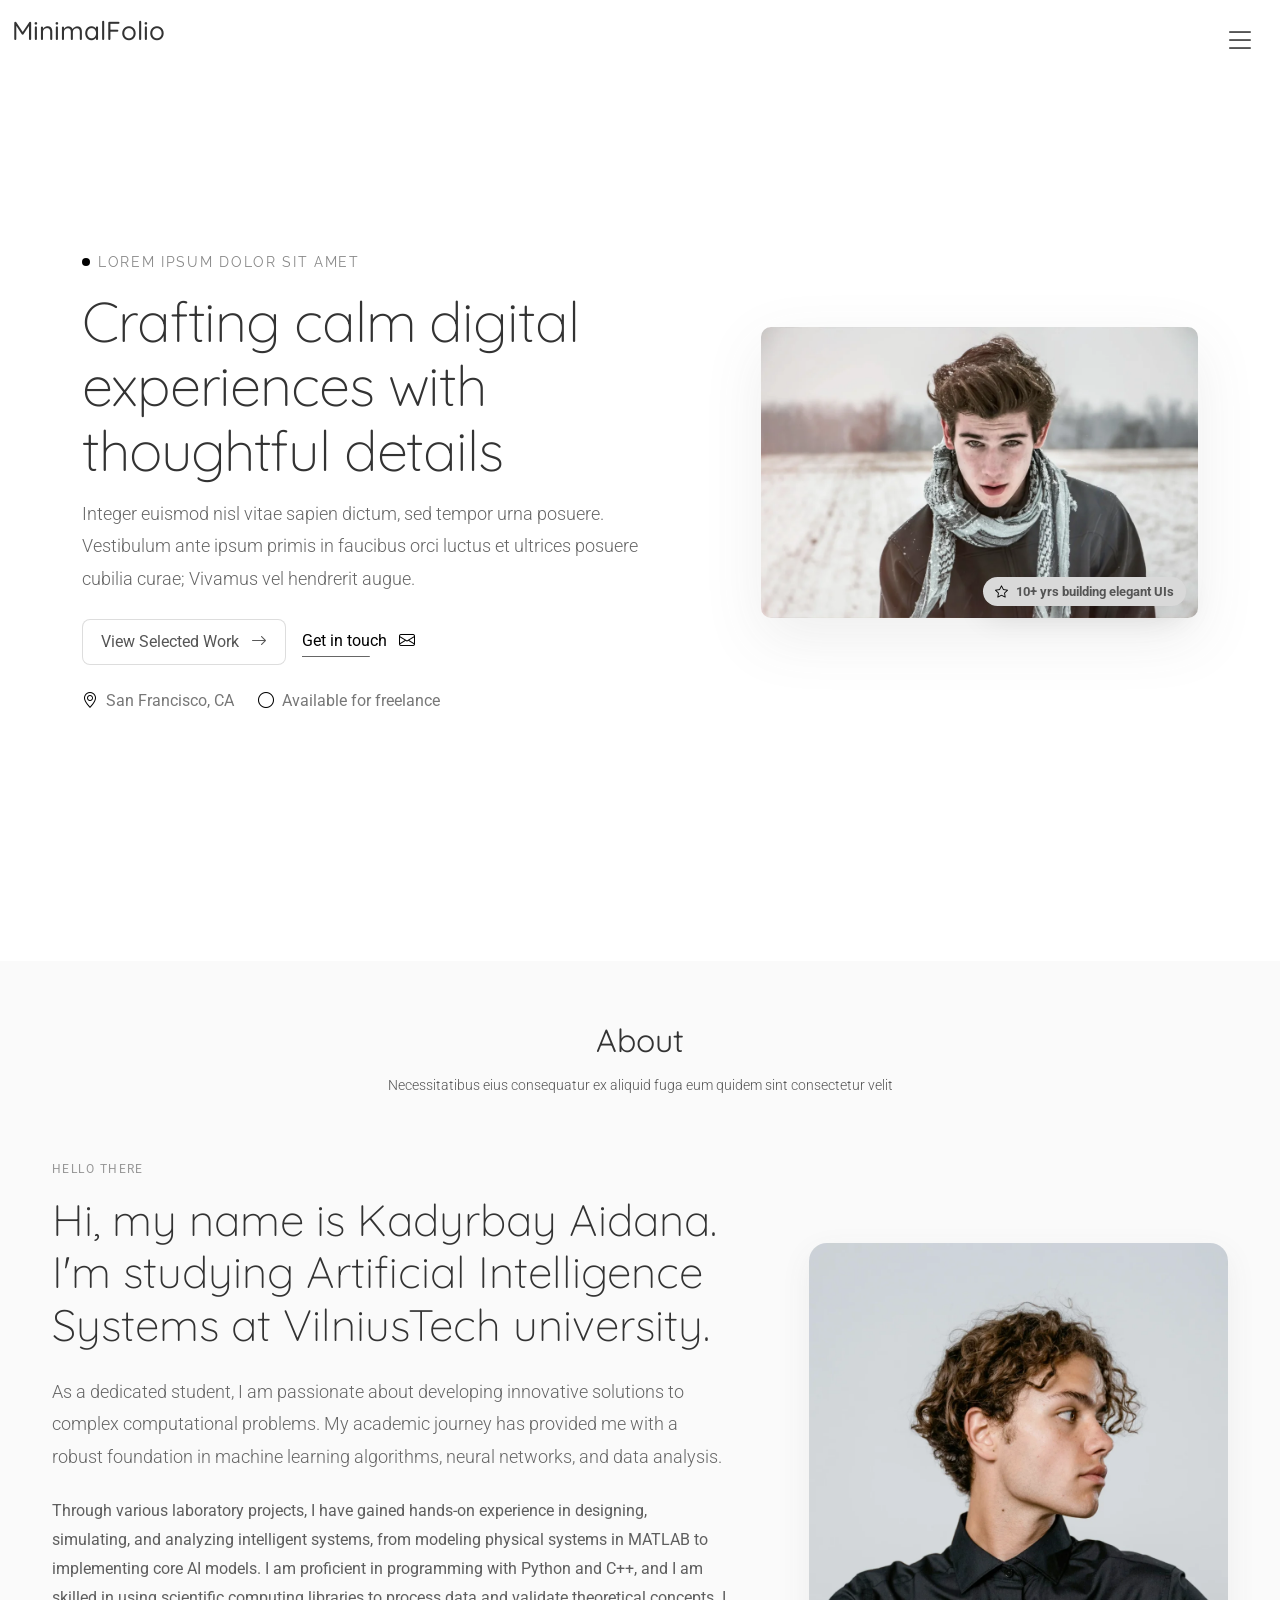
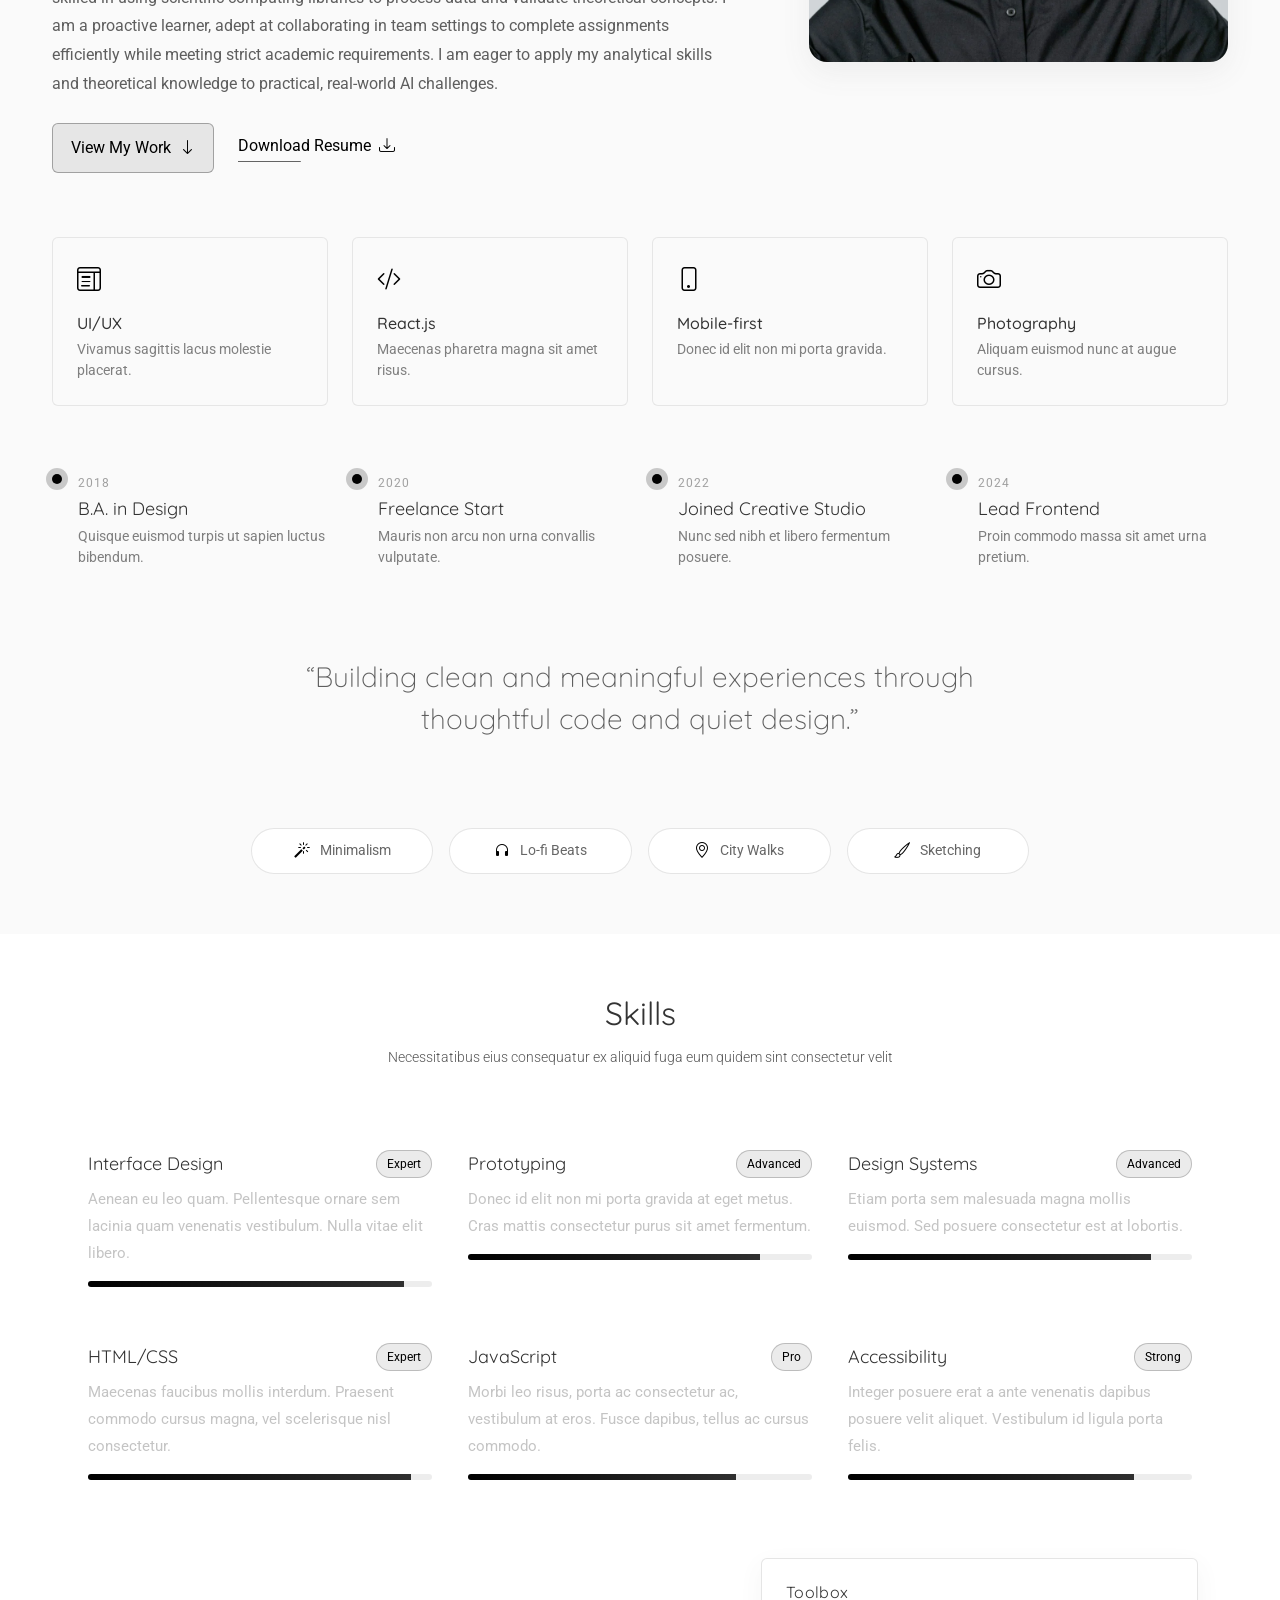
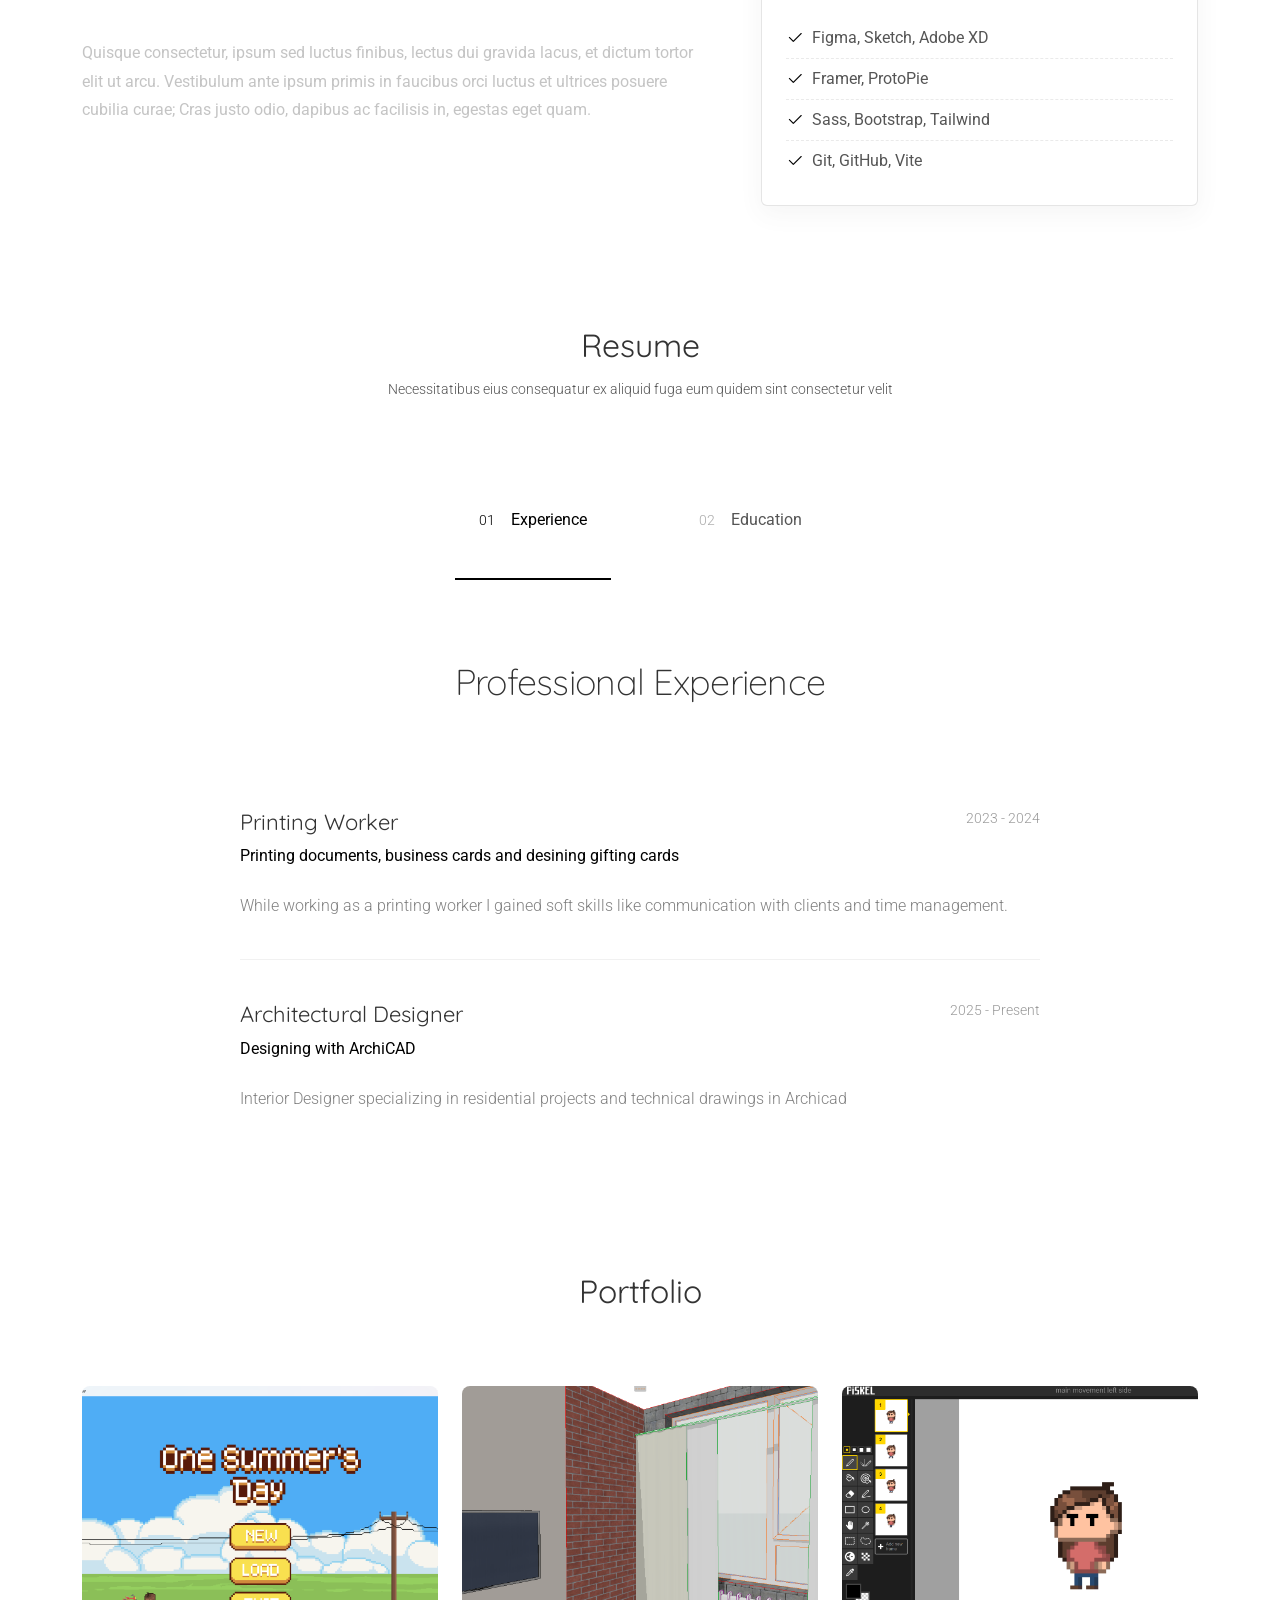
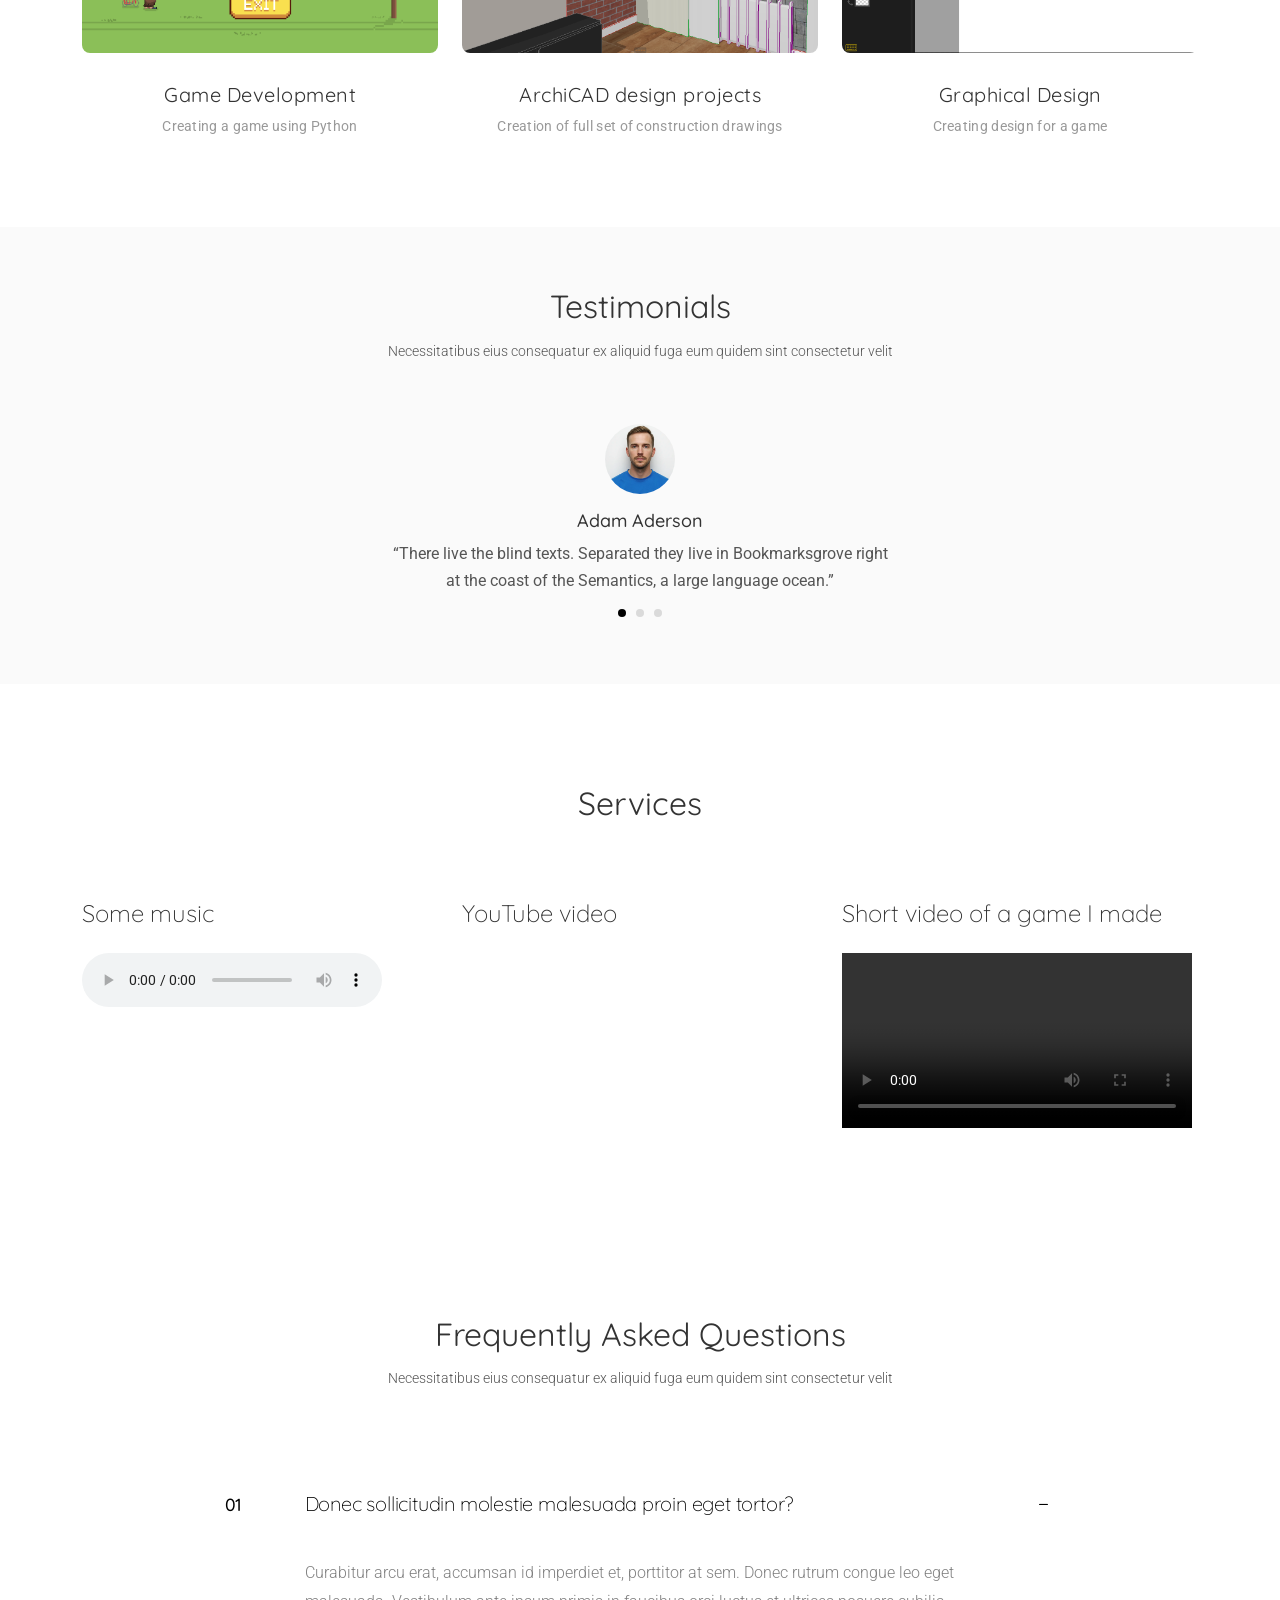
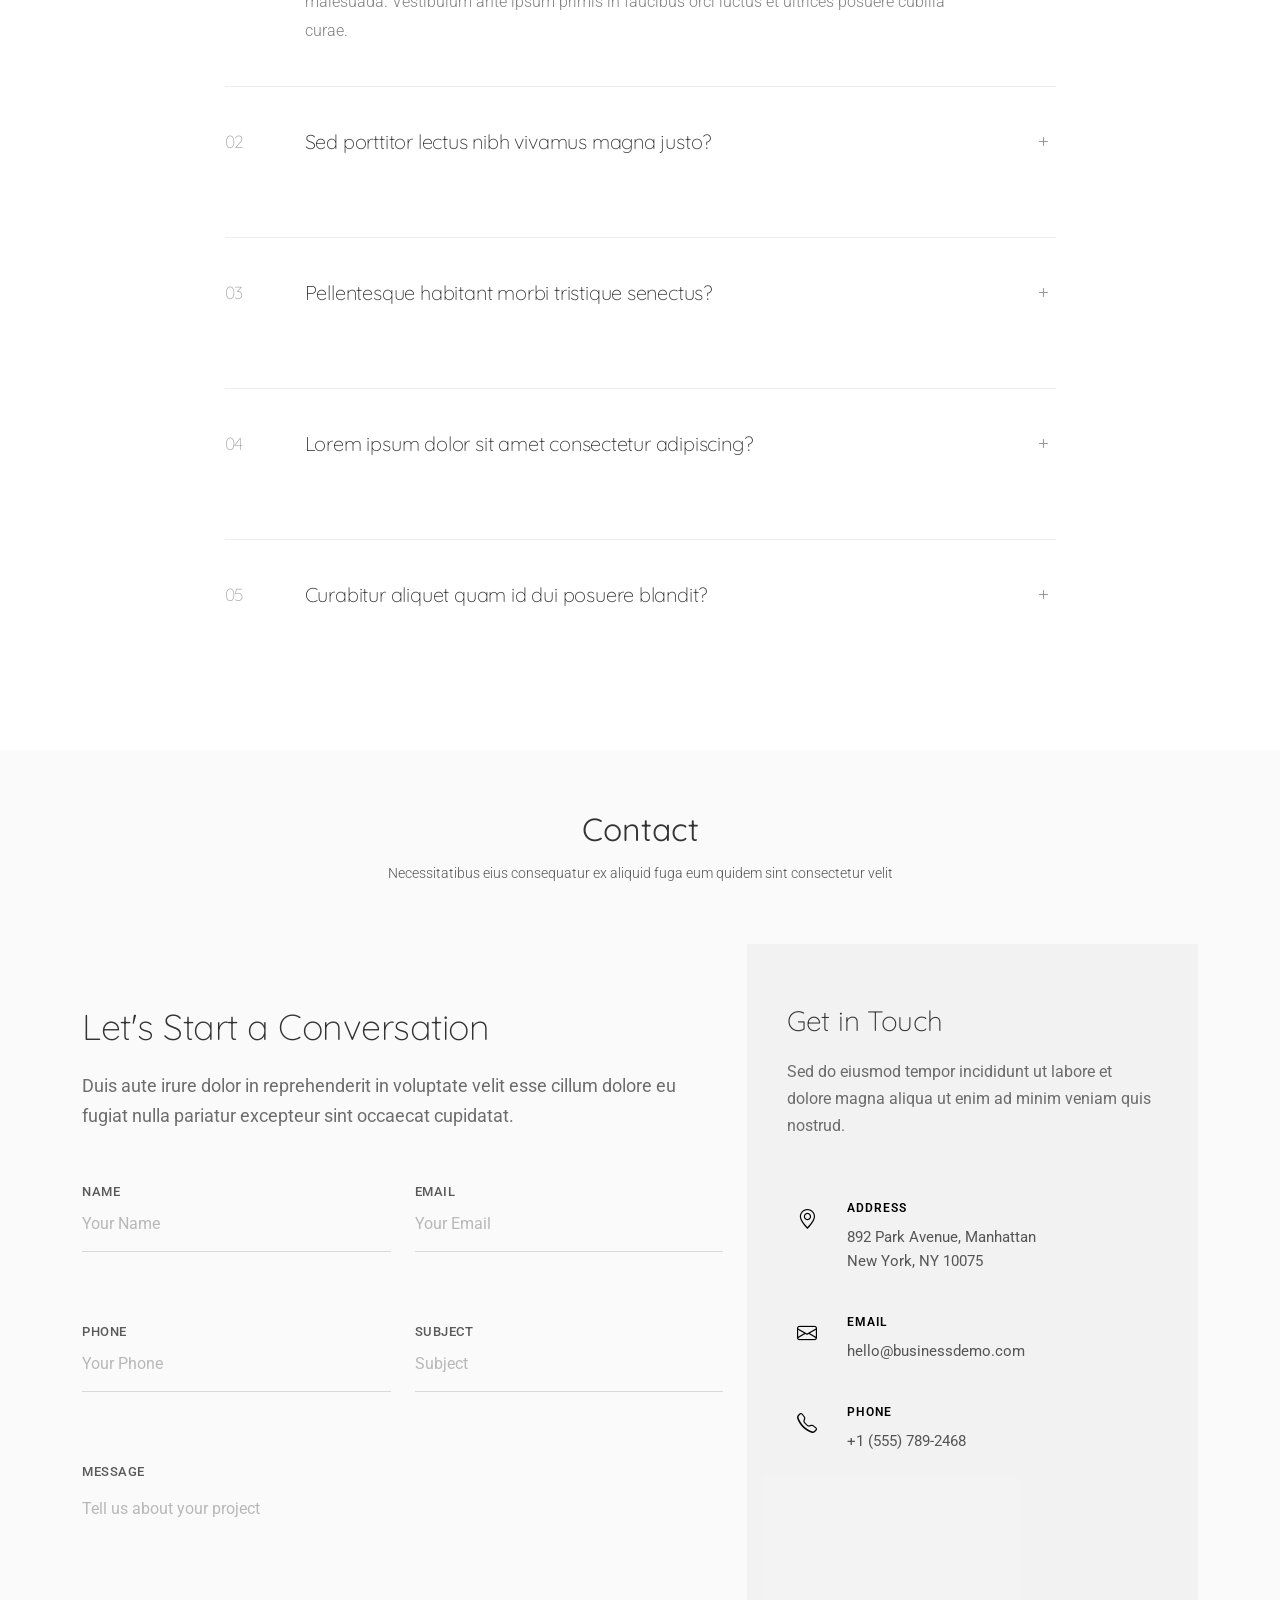
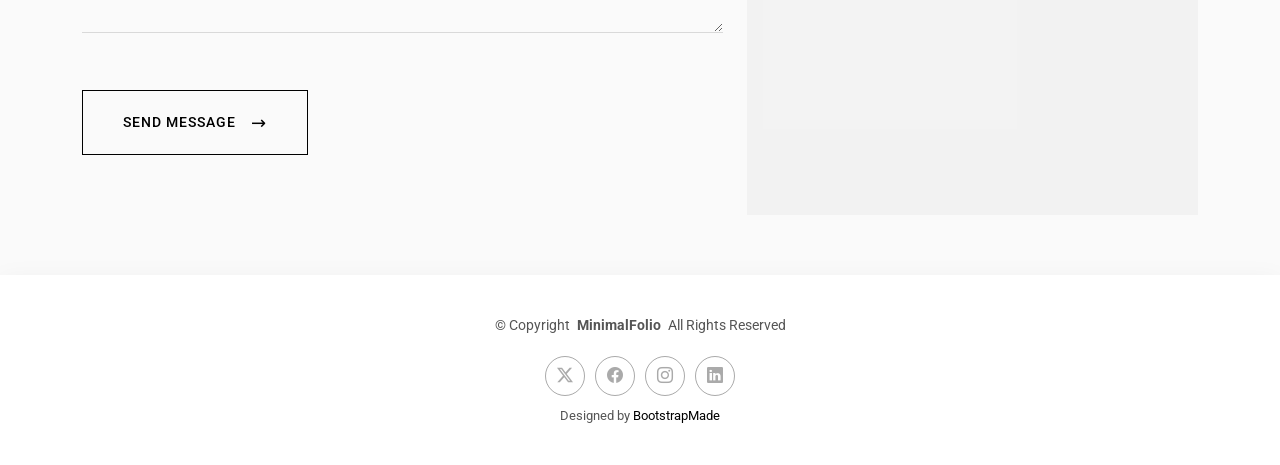
==== commit 72728bf0: "Update services section with audio and video Replaced service descriptions with media elements." ====
--- a/index.html
+++ b/index.html
@@ -693,7 +693,6 @@
       <!-- Section Title -->
       <div class="container section-title" data-aos="fade-up">
         <h2>Services</h2>
-        <p>Necessitatibus eius consequatur ex aliquid fuga eum quidem sint consectetur velit</p>
       </div><!-- End Section Title -->
 
       <div class="container" data-aos="fade-up" data-aos-delay="100">
@@ -702,104 +701,32 @@
 
           <div class="col-lg-4 col-md-6" data-aos="fade-up" data-aos-delay="200">
             <div class="service-item">
-              <div class="service-icon">
-                <i class="bi bi-palette"></i>
-              </div>
-              <h3><a href="service-details.html">Creative Design</a></h3>
-              <p>Mauris blandit aliquet elit, eget tincidunt nibh pulvinar a. Sed porttitor lectus nibh lorem ipsum dolor sit amet consectetur.</p>
-              <div class="service-link">
-                <a href="service-details.html">
-                  <span>Explore</span>
-                  <i class="bi bi-arrow-right"></i>
-                </a>
-              </div>
+              <h3>Some music</h3>
+              <audio controls>
+                <source src="assets/media/audio_resume.mp3" type="audio/mpeg">
+              </audio>
             </div>
           </div><!-- End Service Item -->
 
           <div class="col-lg-4 col-md-6" data-aos="fade-up" data-aos-delay="250">
             <div class="service-item">
-              <div class="service-icon">
-                <i class="bi bi-code-slash"></i>
-              </div>
-              <h3><a href="service-details.html">Web Development</a></h3>
-              <p>Nulla porttitor accumsan tincidunt. Curabitur arcu erat, accumsan id imperdiet et, porttitor at sem donec rutrum congue leo.</p>
-              <div class="service-link">
-                <a href="service-details.html">
-                  <span>Explore</span>
-                  <i class="bi bi-arrow-right"></i>
-                </a>
-              </div>
+              
+              <h3>YouTube video</h3>
+              <iframe width="350" height="215" src="https://www.youtube.com/embed/XD6ASbQtKxw?si=WS1gD9wxs2dUi1-4" title="YouTube video player" frameborder="0" allow="accelerometer; autoplay; clipboard-write; encrypted-media; gyroscope; picture-in-picture; web-share" referrerpolicy="strict-origin-when-cross-origin" allowfullscreen></iframe>
             </div>
           </div><!-- End Service Item -->
 
           <div class="col-lg-4 col-md-6" data-aos="fade-up" data-aos-delay="300">
             <div class="service-item">
-              <div class="service-icon">
-                <i class="bi bi-graph-up"></i>
-              </div>
-              <h3><a href="service-details.html">Digital Marketing</a></h3>
-              <p>Vestibulum ac diam sit amet quam vehicula elementum sed sit amet dui. Proin eget tortor risus pellentesque habitant morbi.</p>
-              <div class="service-link">
-                <a href="service-details.html">
-                  <span>Explore</span>
-                  <i class="bi bi-arrow-right"></i>
-                </a>
-              </div>
+              <h3>Short video of a game I made</h3>
+              <video width="350" controls>
+                <source src="assets/media/video_resume.mp4" type="video/mp4">
+              </video>
             </div>
           </div><!-- End Service Item -->
 
-          <div class="col-lg-4 col-md-6" data-aos="fade-up" data-aos-delay="200">
-            <div class="service-item">
-              <div class="service-icon">
-                <i class="bi bi-shield-check"></i>
-              </div>
-              <h3><a href="service-details.html">Brand Strategy</a></h3>
-              <p>Lorem ipsum dolor sit amet, consectetur adipiscing elit, sed do eiusmod tempor incididunt ut labore et dolore magna aliqua.</p>
-              <div class="service-link">
-                <a href="service-details.html">
-                  <span>Explore</span>
-                  <i class="bi bi-arrow-right"></i>
-                </a>
-              </div>
-            </div>
-          </div><!-- End Service Item -->
-
-          <div class="col-lg-4 col-md-6" data-aos="fade-up" data-aos-delay="250">
-            <div class="service-item">
-              <div class="service-icon">
-                <i class="bi bi-people"></i>
-              </div>
-              <h3><a href="service-details.html">Consulting</a></h3>
-              <p>Donec sollicitudin molestie malesuada. Cras ultricies ligula sed magna dictum porta vivamus magna justo lacinia eget.</p>
-              <div class="service-link">
-                <a href="service-details.html">
-                  <span>Explore</span>
-                  <i class="bi bi-arrow-right"></i>
-                </a>
-              </div>
-            </div>
-          </div><!-- End Service Item -->
-
-          <div class="col-lg-4 col-md-6" data-aos="fade-up" data-aos-delay="300">
-            <div class="service-item">
-              <div class="service-icon">
-                <i class="bi bi-headset"></i>
-              </div>
-              <h3><a href="service-details.html">Support Services</a></h3>
-              <p>Curabitur non nulla sit amet nisl tempus convallis quis ac lectus. Mauris blandit aliquet elit eget tincidunt nibh pulvinar.</p>
-              <div class="service-link">
-                <a href="service-details.html">
-                  <span>Explore</span>
-                  <i class="bi bi-arrow-right"></i>
-                </a>
-              </div>
-            </div>
-          </div><!-- End Service Item -->
-
-        </div>
-
-      </div>
-
+        </div>
+      </div>
     </section><!-- /Services Section -->
 
     <!-- Faq Section -->
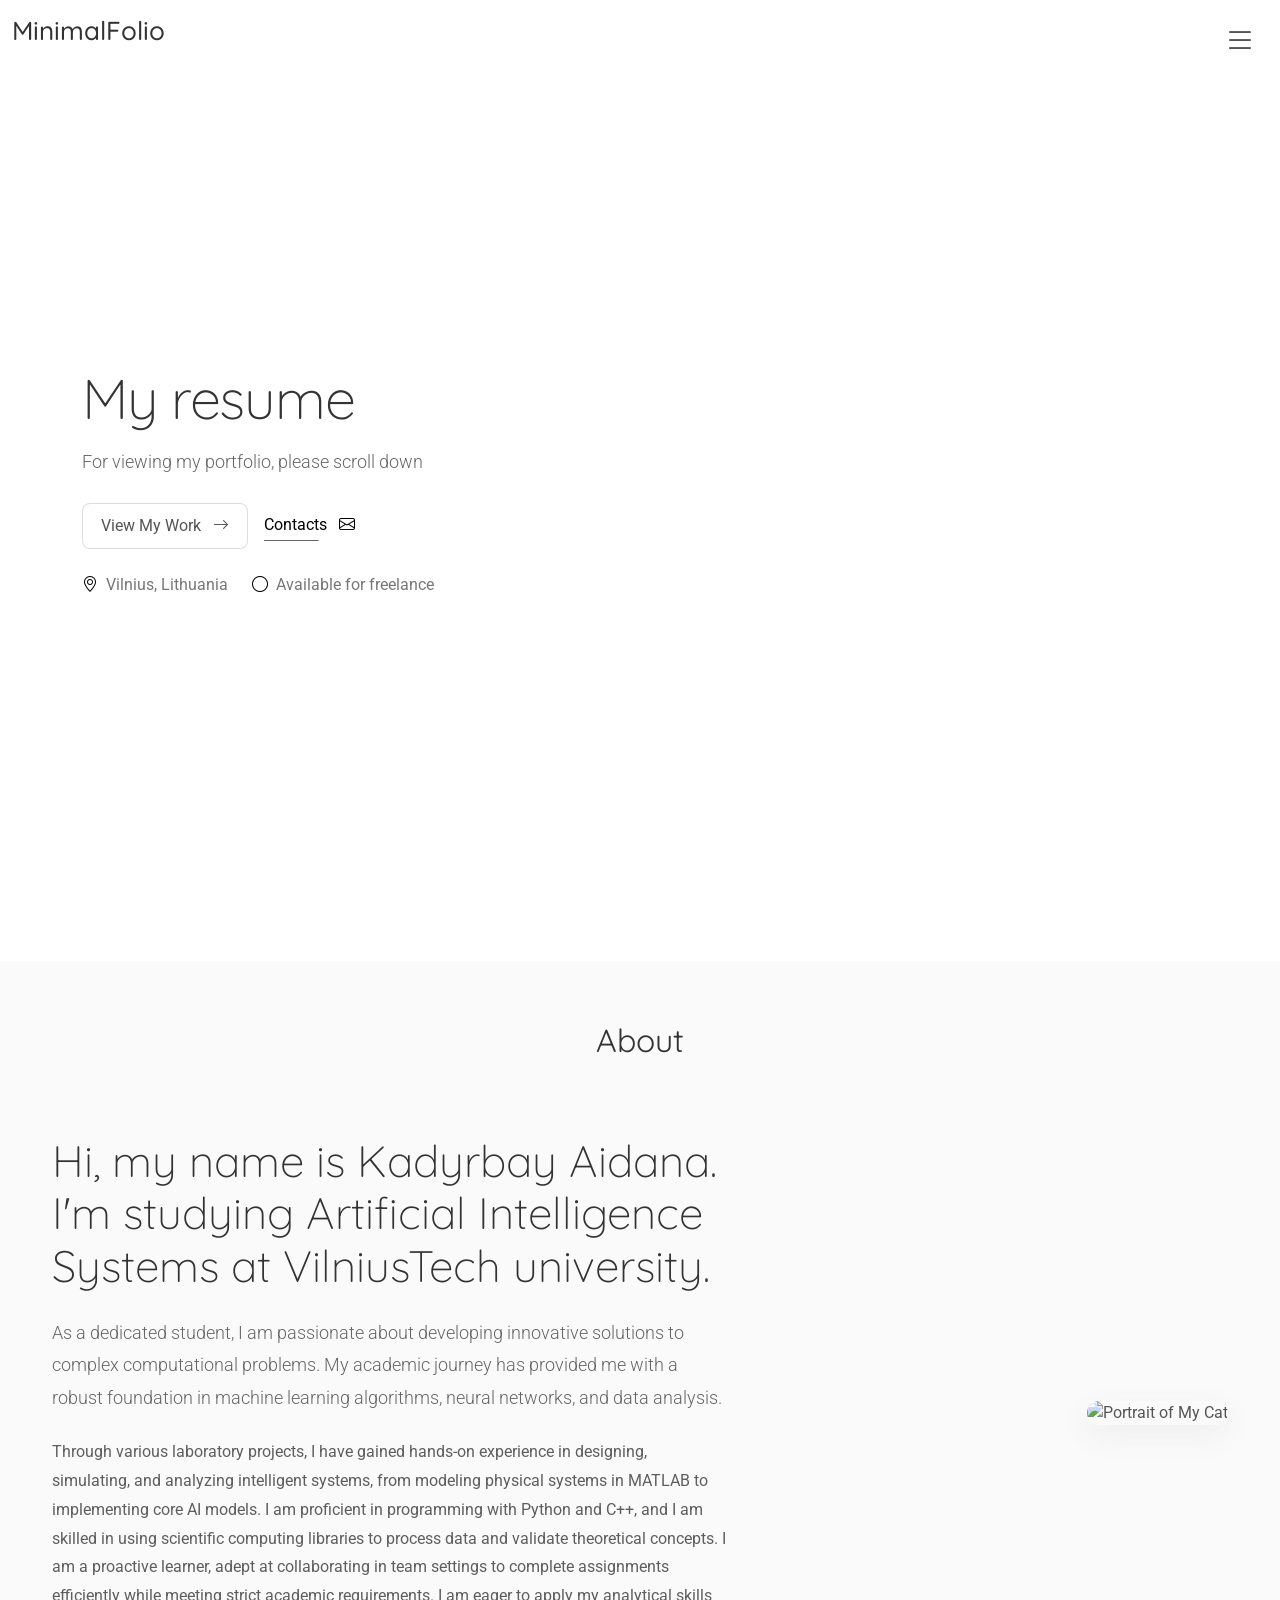
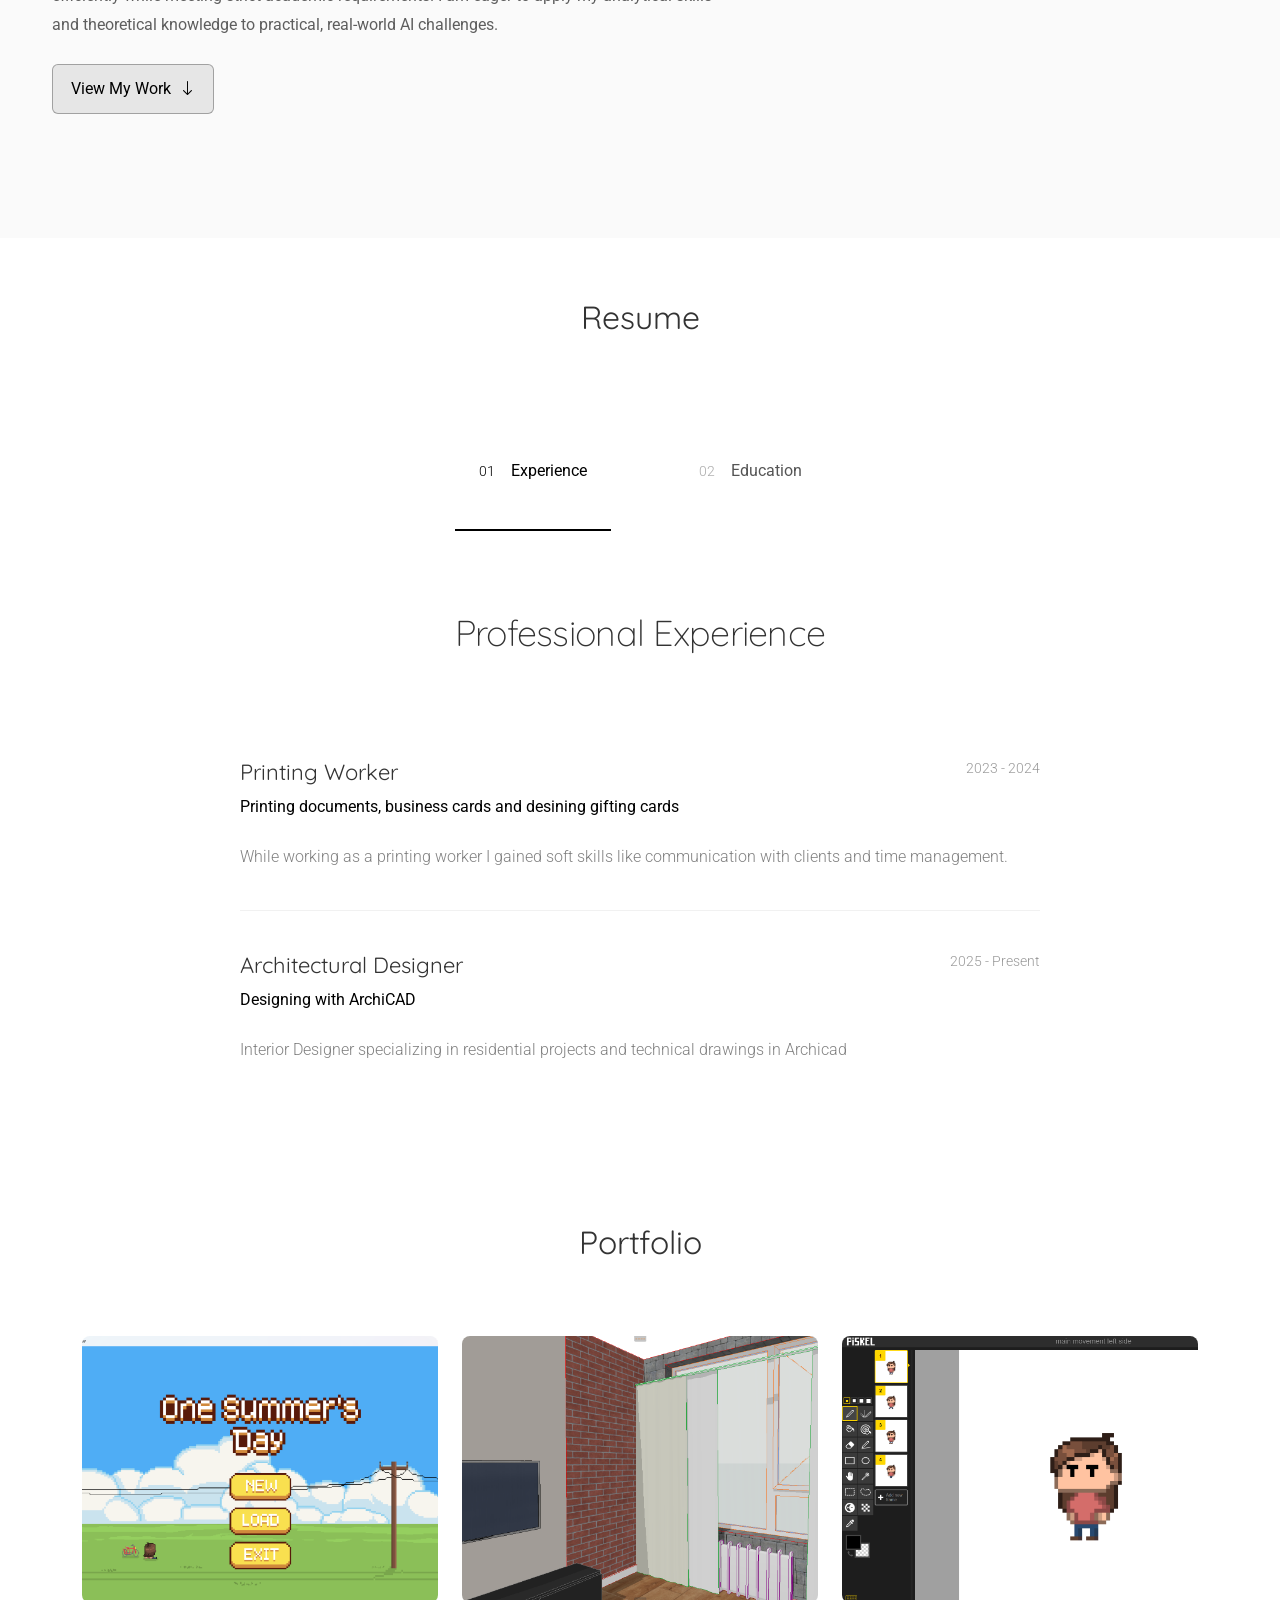
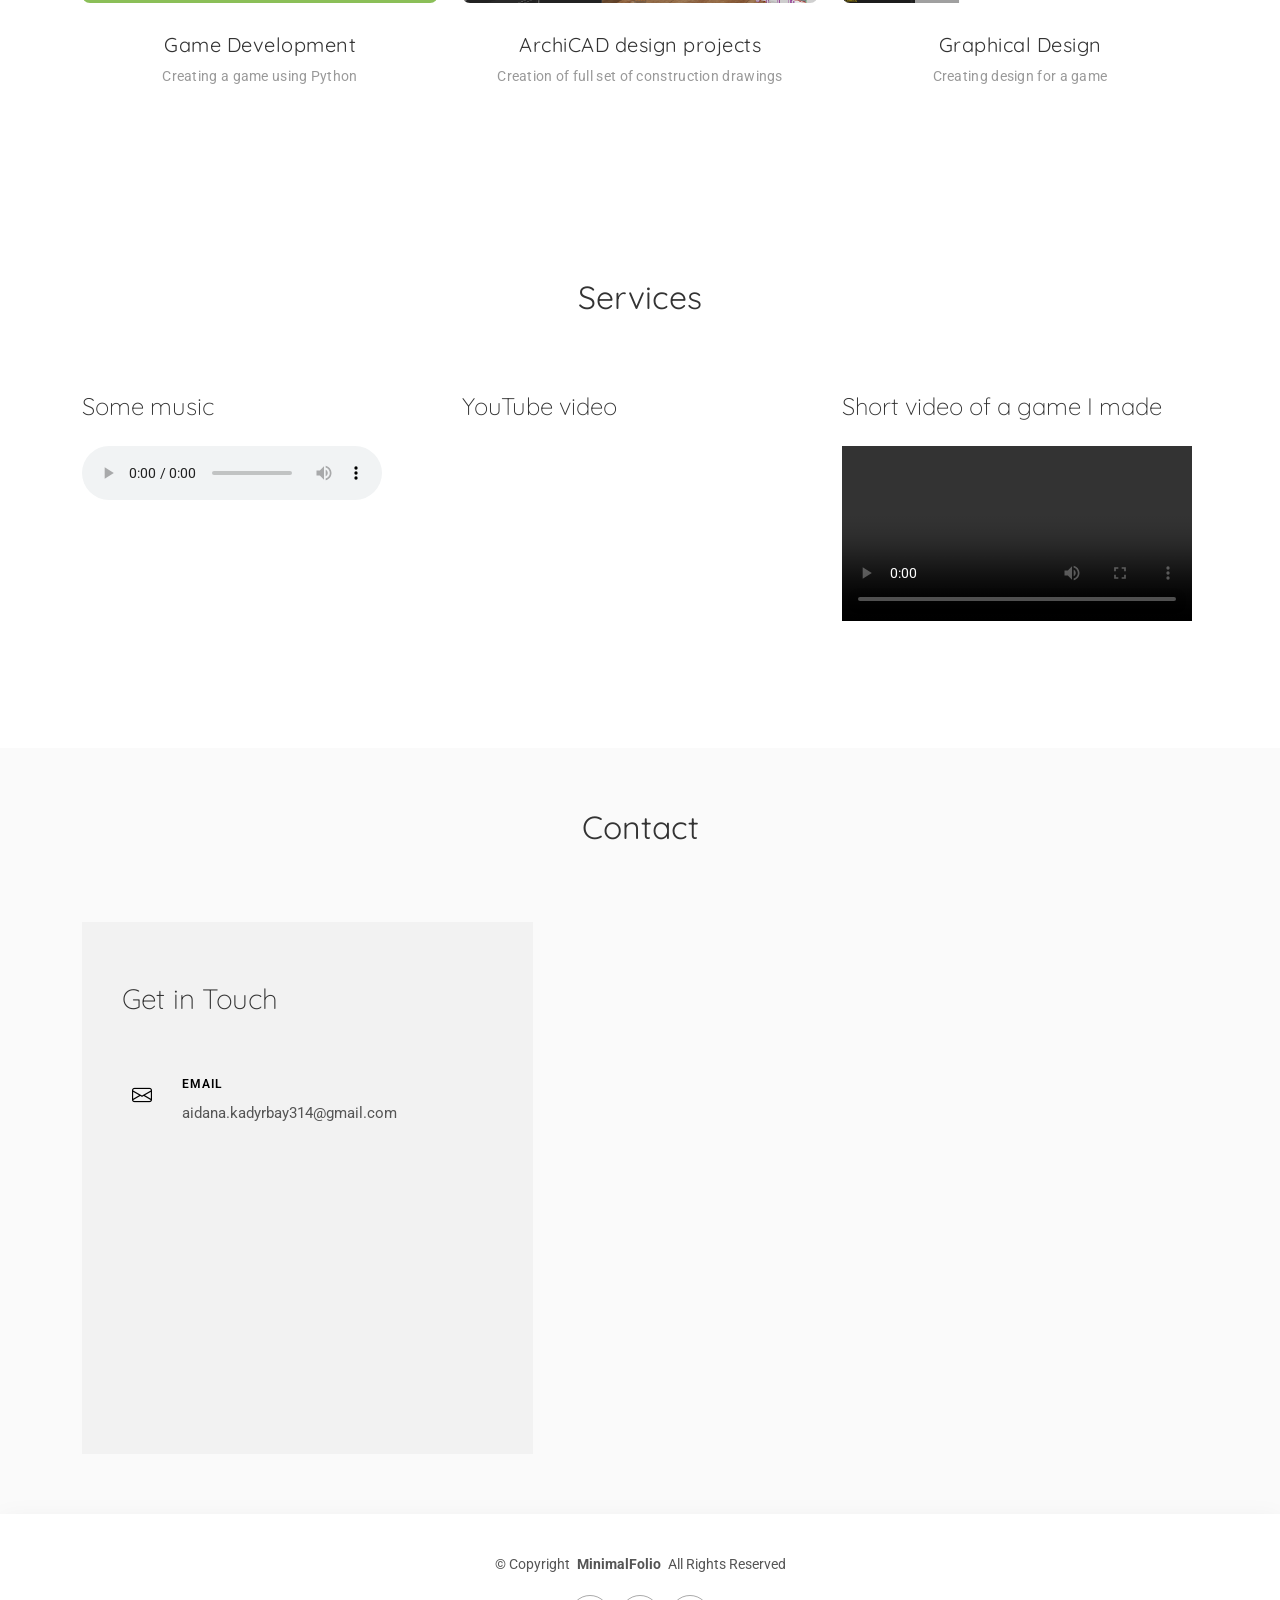
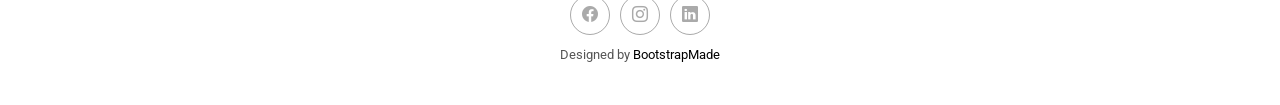
==== commit fb52dc97: "Refactor index.html to simplify navigation and update content Removed dropdown menu and updated vari" ====
--- a/index.html
+++ b/index.html
@@ -54,23 +54,6 @@
           <li><a href="#resume">Resume</a></li>
           <li><a href="#portfolio">Portfolio</a></li>
           <li><a href="#services">Services</a></li>
-          <li class="dropdown"><a href="#"><span>Dropdown</span> <i class="bi bi-chevron-down toggle-dropdown"></i></a>
-            <ul>
-              <li><a href="#">Dropdown 1</a></li>
-              <li class="dropdown"><a href="#"><span>Deep Dropdown</span> <i class="bi bi-chevron-down toggle-dropdown"></i></a>
-                <ul>
-                  <li><a href="#">Deep Dropdown 1</a></li>
-                  <li><a href="#">Deep Dropdown 2</a></li>
-                  <li><a href="#">Deep Dropdown 3</a></li>
-                  <li><a href="#">Deep Dropdown 4</a></li>
-                  <li><a href="#">Deep Dropdown 5</a></li>
-                </ul>
-              </li>
-              <li><a href="#">Dropdown 2</a></li>
-              <li><a href="#">Dropdown 3</a></li>
-              <li><a href="#">Dropdown 4</a></li>
-            </ul>
-          </li>
           <li><a href="#contact">Contact</a></li>
         </ul>
         <i class="mobile-nav-toggle d-xl-none bi bi-list"></i>
@@ -90,26 +73,22 @@
 
           <div class="col-lg-7">
             <div class="intro" data-aos="fade-right" data-aos-delay="150">
-              <div class="eyebrow d-inline-flex align-items-center gap-2 mb-3">
-                <span class="dot"></span>
-                <span class="text">Lorem ipsum dolor sit amet</span>
-              </div>
 
               <h1 class="display-heading mb-3">
-                Crafting calm digital experiences with thoughtful details
+                My resume
               </h1>
 
               <p class="lead mb-4">
-                Integer euismod nisl vitae sapien dictum, sed tempor urna posuere. Vestibulum ante ipsum primis in faucibus orci luctus et ultrices posuere cubilia curae; Vivamus vel hendrerit augue.
+                For viewing my portfolio, please scroll down
               </p>
 
               <div class="cta-group d-flex flex-wrap align-items-center gap-3" data-aos="zoom-in" data-aos-delay="250">
                 <a href="#portfolio" class="btn btn-ghost">
-                  View Selected Work
+                  View My Work
                   <i class="bi bi-arrow-right ms-2"></i>
                 </a>
                 <a href="#contact" class="link-underline">
-                  Get in touch
+                  Contacts
                   <i class="bi bi-envelope ms-2"></i>
                 </a>
               </div>
@@ -117,7 +96,7 @@
               <div class="meta mt-4 d-flex flex-wrap align-items-center gap-4" data-aos="fade-up" data-aos-delay="300">
                 <div class="meta-item d-flex align-items-center gap-2">
                   <i class="bi bi-geo-alt"></i>
-                  <span>San Francisco, CA</span>
+                  <span>Vilnius, Lithuania</span>
                 </div>
                 <div class="meta-item d-flex align-items-center gap-2">
                   <i class="bi bi-circle"></i>
@@ -125,24 +104,9 @@
                 </div>
               </div>
             </div>
-          </div>
-
-          <div class="col-lg-5">
-            <figure class="portrait-wrap position-relative" data-aos="fade-left" data-aos-delay="200">
-              <img src="assets/img/profile/profile-6.webp" alt="Profile Portrait" class="img-fluid portrait-img">
-              <figcaption class="visually-hidden">Minimal portrait preview</figcaption>
-
-              <div class="badge note" data-aos="zoom-in" data-aos-delay="300">
-                <i class="bi bi-star"></i>
-                <span>10+ yrs building elegant UIs</span>
-              </div>
-            </figure>
-          </div>
-
-        </div>
-
-      </div>
-
+          </div>     
+        </div>
+      </div>
     </section><!-- /Hero Section -->
 
     <!-- About Section -->
@@ -151,7 +115,6 @@
       <!-- Section Title -->
       <div class="container section-title" data-aos="fade-up">
         <h2>About</h2>
-        <p>Necessitatibus eius consequatur ex aliquid fuga eum quidem sint consectetur velit</p>
       </div><!-- End Section Title -->
 
       <div class="container" data-aos="fade-up" data-aos-delay="100">
@@ -160,7 +123,6 @@
         <div class="row align-items-center justify-content-between intro-wrap gy-5">
           <div class="col-lg-7" data-aos="fade-right" data-aos-delay="150">
             <div class="intro-content">
-              <span class="eyebrow">Hello there</span>
               <h2 class="headline">Hi, my name is Kadyrbay Aidana. I'm studying Artificial Intelligence Systems at VilniusTech university.</h2>
               <p class="lead">
                 As a dedicated student, I am passionate about developing innovative solutions to complex computational problems. My academic journey has provided me with a robust foundation in machine learning algorithms, neural networks, and data analysis.
@@ -173,254 +135,23 @@
                 <a href="#portfolio" class="btn-ghost">
                   View My Work <i class="bi bi-arrow-down"></i>
                 </a>
-                <a href="#resume" class="link-underline">
-                  Download Resume <i class="bi bi-download"></i>
-                </a>
               </div>
             </div>
           </div>
 
           <div class="col-lg-5" data-aos="zoom-in" data-aos-delay="250">
             <figure class="profile-figure text-center text-lg-end">
-              <img src="assets/img/profile/profile-square-7.webp" alt="Portrait of Alex" class="img-fluid profile-photo">
+              <img src="assets/img/profile/portfolio_img.jpg" alt="Portrait of My Cat" class="img-fluid profile-photo">
               <figcaption class="profile-caption d-flex justify-content-end">
               </figcaption>
             </figure>
           </div>
         </div>
-        <!-- End Intro + Photo -->
-
-        <!-- Skills Grid -->
-        <div class="skills-wrap">
-          <div class="row g-4">
-            <div class="col-6 col-md-4 col-lg-3" data-aos="fade-up" data-aos-delay="120">
-              <div class="skill-item">
-                <i class="bi bi-layout-text-window"></i>
-                <h3>UI/UX</h3>
-                <p>Vivamus sagittis lacus molestie placerat.</p>
-              </div>
-            </div>
-            <div class="col-6 col-md-4 col-lg-3" data-aos="fade-up" data-aos-delay="180">
-              <div class="skill-item">
-                <i class="bi bi-code-slash"></i>
-                <h3>React.js</h3>
-                <p>Maecenas pharetra magna sit amet risus.</p>
-              </div>
-            </div>
-            <div class="col-6 col-md-4 col-lg-3" data-aos="fade-up" data-aos-delay="240">
-              <div class="skill-item">
-                <i class="bi bi-phone"></i>
-                <h3>Mobile-first</h3>
-                <p>Donec id elit non mi porta gravida.</p>
-              </div>
-            </div>
-            <div class="col-6 col-md-4 col-lg-3" data-aos="fade-up" data-aos-delay="300">
-              <div class="skill-item">
-                <i class="bi bi-camera"></i>
-                <h3>Photography</h3>
-                <p>Aliquam euismod nunc at augue cursus.</p>
-              </div>
-            </div>
-          </div>
-        </div>
-        <!-- End Skills Grid -->
-
-        <!-- Journey Timeline -->
-        <div class="journey-wrap">
-          <div class="row g-4">
-            <div class="col-md-6 col-lg-3" data-aos="fade-up" data-aos-delay="120">
-              <article class="timeline-item">
-                <span class="dot"></span>
-                <time>2018</time>
-                <h4>B.A. in Design</h4>
-                <p>Quisque euismod turpis ut sapien luctus bibendum.</p>
-              </article>
-            </div>
-            <div class="col-md-6 col-lg-3" data-aos="fade-up" data-aos-delay="180">
-              <article class="timeline-item">
-                <span class="dot"></span>
-                <time>2020</time>
-                <h4>Freelance Start</h4>
-                <p>Mauris non arcu non urna convallis vulputate.</p>
-              </article>
-            </div>
-            <div class="col-md-6 col-lg-3" data-aos="fade-up" data-aos-delay="240">
-              <article class="timeline-item">
-                <span class="dot"></span>
-                <time>2022</time>
-                <h4>Joined Creative Studio</h4>
-                <p>Nunc sed nibh et libero fermentum posuere.</p>
-              </article>
-            </div>
-            <div class="col-md-6 col-lg-3" data-aos="fade-up" data-aos-delay="300">
-              <article class="timeline-item">
-                <span class="dot"></span>
-                <time>2024</time>
-                <h4>Lead Frontend</h4>
-                <p>Proin commodo massa sit amet urna pretium.</p>
-              </article>
-            </div>
-          </div>
-        </div>
-        <!-- End Journey Timeline -->
-
-        <!-- Quote -->
-        <blockquote class="personal-quote" data-aos="fade-down" data-aos-delay="200">
-          <p>“Building clean and meaningful experiences through thoughtful code and quiet design.”</p>
-        </blockquote>
-        <!-- End Quote -->
-
-        <!-- Fun Facts -->
-        <div class="facts-wrap">
-          <div class="row g-3 justify-content-center">
-            <div class="col-6 col-md-3 col-lg-2" data-aos="zoom-in" data-aos-delay="120">
-              <div class="fact-pill">
-                <i class="bi bi-magic"></i>
-                <span>Minimalism</span>
-              </div>
-            </div>
-            <div class="col-6 col-md-3 col-lg-2" data-aos="zoom-in" data-aos-delay="160">
-              <div class="fact-pill">
-                <i class="bi bi-headphones"></i>
-                <span>Lo-fi Beats</span>
-              </div>
-            </div>
-            <div class="col-6 col-md-3 col-lg-2" data-aos="zoom-in" data-aos-delay="200">
-              <div class="fact-pill">
-                <i class="bi bi-geo-alt"></i>
-                <span>City Walks</span>
-              </div>
-            </div>
-            <div class="col-6 col-md-3 col-lg-2" data-aos="zoom-in" data-aos-delay="240">
-              <div class="fact-pill">
-                <i class="bi bi-brush"></i>
-                <span>Sketching</span>
-              </div>
-            </div>
-          </div>
-        </div>
-        <!-- End Fun Facts -->
-
       </div>
 
     </section><!-- /About Section -->
 
-    <!-- Skills Section -->
-    <section id="skills" class="skills section">
-
-      <!-- Section Title -->
-      <div class="container section-title" data-aos="fade-up">
-        <h2>Skills</h2>
-        <p>Necessitatibus eius consequatur ex aliquid fuga eum quidem sint consectetur velit</p>
-      </div><!-- End Section Title -->
-
-      <div class="container" data-aos="fade-up" data-aos-delay="100">
-
-        <div class="row gy-4">
-          <div class="col-lg-4" data-aos="fade-up" data-aos-delay="150">
-            <article class="skill-block skills-animation">
-              <header class="d-flex align-items-center justify-content-between mb-2">
-                <h3 class="skill-title">Interface Design</h3>
-                <span class="skill-badge">Expert</span>
-              </header>
-              <p class="skill-desc">Aenean eu leo quam. Pellentesque ornare sem lacinia quam venenatis vestibulum. Nulla vitae elit libero.</p>
-              <div class="progress slim">
-                <div class="progress-bar" role="progressbar" aria-valuenow="92" aria-valuemin="0" aria-valuemax="100"></div>
-              </div>
-            </article>
-          </div>
-
-          <div class="col-lg-4" data-aos="fade-up" data-aos-delay="200">
-            <article class="skill-block skills-animation">
-              <header class="d-flex align-items-center justify-content-between mb-2">
-                <h3 class="skill-title">Prototyping</h3>
-                <span class="skill-badge">Advanced</span>
-              </header>
-              <p class="skill-desc">Donec id elit non mi porta gravida at eget metus. Cras mattis consectetur purus sit amet fermentum.</p>
-              <div class="progress slim">
-                <div class="progress-bar" role="progressbar" aria-valuenow="85" aria-valuemin="0" aria-valuemax="100"></div>
-              </div>
-            </article>
-          </div>
-
-          <div class="col-lg-4" data-aos="fade-up" data-aos-delay="250">
-            <article class="skill-block skills-animation">
-              <header class="d-flex align-items-center justify-content-between mb-2">
-                <h3 class="skill-title">Design Systems</h3>
-                <span class="skill-badge">Advanced</span>
-              </header>
-              <p class="skill-desc">Etiam porta sem malesuada magna mollis euismod. Sed posuere consectetur est at lobortis.</p>
-              <div class="progress slim">
-                <div class="progress-bar" role="progressbar" aria-valuenow="88" aria-valuemin="0" aria-valuemax="100"></div>
-              </div>
-            </article>
-          </div>
-        </div><!-- End Skill Row 1 -->
-
-        <div class="row gy-4 mt-1">
-          <div class="col-lg-4" data-aos="fade-up" data-aos-delay="150">
-            <article class="skill-block skills-animation">
-              <header class="d-flex align-items-center justify-content-between mb-2">
-                <h3 class="skill-title">HTML/CSS</h3>
-                <span class="skill-badge">Expert</span>
-              </header>
-              <p class="skill-desc">Maecenas faucibus mollis interdum. Praesent commodo cursus magna, vel scelerisque nisl consectetur.</p>
-              <div class="progress slim">
-                <div class="progress-bar" role="progressbar" aria-valuenow="94" aria-valuemin="0" aria-valuemax="100"></div>
-              </div>
-            </article>
-          </div>
-
-          <div class="col-lg-4" data-aos="fade-up" data-aos-delay="200">
-            <article class="skill-block skills-animation">
-              <header class="d-flex align-items-center justify-content-between mb-2">
-                <h3 class="skill-title">JavaScript</h3>
-                <span class="skill-badge">Pro</span>
-              </header>
-              <p class="skill-desc">Morbi leo risus, porta ac consectetur ac, vestibulum at eros. Fusce dapibus, tellus ac cursus commodo.</p>
-              <div class="progress slim">
-                <div class="progress-bar" role="progressbar" aria-valuenow="78" aria-valuemin="0" aria-valuemax="100"></div>
-              </div>
-            </article>
-          </div>
-
-          <div class="col-lg-4" data-aos="fade-up" data-aos-delay="250">
-            <article class="skill-block skills-animation">
-              <header class="d-flex align-items-center justify-content-between mb-2">
-                <h3 class="skill-title">Accessibility</h3>
-                <span class="skill-badge">Strong</span>
-              </header>
-              <p class="skill-desc">Integer posuere erat a ante venenatis dapibus posuere velit aliquet. Vestibulum id ligula porta felis.</p>
-              <div class="progress slim">
-                <div class="progress-bar" role="progressbar" aria-valuenow="83" aria-valuemin="0" aria-valuemax="100"></div>
-              </div>
-            </article>
-          </div>
-        </div><!-- End Skill Row 2 -->
-
-        <div class="row gx-5 gy-4 mt-5 align-items-center alt-grid">
-          <div class="col-lg-5 order-lg-2" data-aos="fade-left" data-aos-delay="150">
-            <div class="soft-card p-4 rounded-2">
-              <h4 class="mini-head mb-3">Toolbox</h4>
-              <ul class="list-unstyled tool-list mb-0">
-                <li class="d-flex align-items-center gap-2"><i class="bi bi-check2"></i><span>Figma, Sketch, Adobe XD</span></li>
-                <li class="d-flex align-items-center gap-2"><i class="bi bi-check2"></i><span>Framer, ProtoPie</span></li>
-                <li class="d-flex align-items-center gap-2"><i class="bi bi-check2"></i><span>Sass, Bootstrap, Tailwind</span></li>
-                <li class="d-flex align-items-center gap-2"><i class="bi bi-check2"></i><span>Git, GitHub, Vite</span></li>
-              </ul>
-            </div>
-          </div>
-
-          <div class="col-lg-7 order-lg-1" data-aos="fade-up" data-aos-delay="200">
-            <div class="note">
-              <p class="mb-0">Quisque consectetur, ipsum sed luctus finibus, lectus dui gravida lacus, et dictum tortor elit ut arcu. Vestibulum ante ipsum primis in faucibus orci luctus et ultrices posuere cubilia curae; Cras justo odio, dapibus ac facilisis in, egestas eget quam.</p>
-            </div>
-          </div>
-        </div>
-
-      </div>
-
-    </section><!-- /Skills Section -->
+    
 
     <!-- Resume Section -->
     <section id="resume" class="resume section">
@@ -428,7 +159,6 @@
       <!-- Section Title -->
       <div class="container section-title" data-aos="fade-up">
         <h2>Resume</h2>
-        <p>Necessitatibus eius consequatur ex aliquid fuga eum quidem sint consectetur velit</p>
       </div><!-- End Section Title -->
 
       <div class="container" data-aos="fade-up" data-aos-delay="100">
@@ -597,95 +327,7 @@
     </section><!-- /Portfolio Section -->
 
     <!-- Testimonials Section -->
-    <section id="testimonials" class="testimonials section light-background">
-      <!-- Section Title -->
-      <div class="container section-title" data-aos="fade-up">
-        <h2>Testimonials</h2>
-        <p>Necessitatibus eius consequatur ex aliquid fuga eum quidem sint consectetur velit</p>
-      </div><!-- End Section Title -->
-
-      <div class="container" data-aos="fade-up">
-        <div class="row justify-content-center">
-          <div class="col-lg-7">
-            <div class="swiper init-swiper">
-              <script type="application/json" class="swiper-config">
-                {
-                  "loop": true,
-                  "speed": 600,
-                  "autoplay": {
-                    "delay": 5000
-                  },
-                  "slidesPerView": "auto",
-                  "pagination": {
-                    "el": ".swiper-pagination",
-                    "type": "bullets",
-                    "clickable": true
-                  },
-                  "breakpoints": {
-                    "320": {
-                      "slidesPerView": 1,
-                      "spaceBetween": 40
-                    },
-                    "1200": {
-                      "slidesPerView": 1,
-                      "spaceBetween": 1
-                    }
-                  }
-                }
-              </script>
-              <div class="swiper-wrapper">
-                <div class="swiper-slide">
-                  <div class="testimonial mx-auto">
-                    <figure class="img-wrap">
-                      <img src="assets/img/person/person-m-9.webp" alt="Image" class="img-fluid">
-                    </figure>
-                    <h3 class="name">Adam Aderson</h3>
-                    <blockquote>
-                      <p>
-                        “There live the blind texts. Separated they live in
-                        Bookmarksgrove right at the coast of the Semantics, a large
-                        language ocean.”
-                      </p>
-                    </blockquote>
-                  </div>
-                </div>
-                <div class="swiper-slide">
-                  <div class="testimonial mx-auto">
-                    <figure class="img-wrap">
-                      <img src="assets/img/person/person-f-5.webp" alt="Image" class="img-fluid">
-                    </figure>
-                    <h3 class="name">Lukas Devlin</h3>
-                    <blockquote>
-                      <p>
-                        “There live the blind texts. Separated they live in
-                        Bookmarksgrove right at the coast of the Semantics, a large
-                        language ocean.”
-                      </p>
-                    </blockquote>
-                  </div>
-                </div>
-                <div class="swiper-slide">
-                  <div class="testimonial mx-auto">
-                    <figure class="img-wrap">
-                      <img src="assets/img/person/person-f-12.webp" alt="Image" class="img-fluid">
-                    </figure>
-                    <h3 class="name">Kayla Bryant</h3>
-                    <blockquote>
-                      <p>
-                        “There live the blind texts. Separated they live in
-                        Bookmarksgrove right at the coast of the Semantics, a large
-                        language ocean.”
-                      </p>
-                    </blockquote>
-                  </div>
-                </div>
-              </div>
-              <div class="swiper-pagination"></div>
-            </div>
-          </div>
-        </div>
-      </div>
-    </section><!-- /Testimonials Section -->
+    
 
     <!-- Services Section -->
     <section id="services" class="services section">
@@ -730,196 +372,25 @@
     </section><!-- /Services Section -->
 
     <!-- Faq Section -->
-    <section id="faq" class="faq section">
-
-      <!-- Section Title -->
-      <div class="container section-title" data-aos="fade-up">
-        <h2>Frequently Asked Questions</h2>
-        <p>Necessitatibus eius consequatur ex aliquid fuga eum quidem sint consectetur velit</p>
-      </div><!-- End Section Title -->
-
-      <div class="container" data-aos="fade-up" data-aos-delay="100">
-
-        <div class="row justify-content-center">
-          <div class="col-lg-9">
-
-            <div class="faq-wrapper">
-
-              <div class="faq-item faq-active" data-aos="fade-up" data-aos-delay="150">
-                <div class="faq-header">
-                  <span class="faq-number">01</span>
-                  <h4>Donec sollicitudin molestie malesuada proin eget tortor?</h4>
-                  <div class="faq-toggle">
-                    <i class="bi bi-plus"></i>
-                    <i class="bi bi-dash"></i>
-                  </div>
-                </div>
-                <div class="faq-content">
-                  <div class="content-inner">
-                    <p>Curabitur arcu erat, accumsan id imperdiet et, porttitor at sem. Donec rutrum congue leo eget malesuada. Vestibulum ante ipsum primis in faucibus orci luctus et ultrices posuere cubilia curae.</p>
-                  </div>
-                </div>
-              </div><!-- End FAQ Item -->
-
-              <div class="faq-item" data-aos="fade-up" data-aos-delay="200">
-                <div class="faq-header">
-                  <span class="faq-number">02</span>
-                  <h4>Sed porttitor lectus nibh vivamus magna justo?</h4>
-                  <div class="faq-toggle">
-                    <i class="bi bi-plus"></i>
-                    <i class="bi bi-dash"></i>
-                  </div>
-                </div>
-                <div class="faq-content">
-                  <div class="content-inner">
-                    <p>Nulla porttitor accumsan tincidunt. Mauris blandit aliquet elit, eget tincidunt nibh pulvinar a. Cras ultricies ligula sed magna dictum porta. Vivamus suscipit tortor eget felis porttitor volutpat.</p>
-                  </div>
-                </div>
-              </div><!-- End FAQ Item -->
-
-              <div class="faq-item" data-aos="fade-up" data-aos-delay="250">
-                <div class="faq-header">
-                  <span class="faq-number">03</span>
-                  <h4>Pellentesque habitant morbi tristique senectus?</h4>
-                  <div class="faq-toggle">
-                    <i class="bi bi-plus"></i>
-                    <i class="bi bi-dash"></i>
-                  </div>
-                </div>
-                <div class="faq-content">
-                  <div class="content-inner">
-                    <p>Quisque velit nisi, pretium ut lacinia in, elementum id enim. Vestibulum ac diam sit amet quam vehicula elementum sed sit amet dui. Donec sollicitudin molestie malesuada.</p>
-                  </div>
-                </div>
-              </div><!-- End FAQ Item -->
-
-              <div class="faq-item" data-aos="fade-up" data-aos-delay="300">
-                <div class="faq-header">
-                  <span class="faq-number">04</span>
-                  <h4>Lorem ipsum dolor sit amet consectetur adipiscing?</h4>
-                  <div class="faq-toggle">
-                    <i class="bi bi-plus"></i>
-                    <i class="bi bi-dash"></i>
-                  </div>
-                </div>
-                <div class="faq-content">
-                  <div class="content-inner">
-                    <p>Sed ut perspiciatis unde omnis iste natus error sit voluptatem accusantium doloremque laudantium. Totam rem aperiam, eaque ipsa quae ab illo inventore veritatis et quasi architecto.</p>
-                  </div>
-                </div>
-              </div><!-- End FAQ Item -->
-
-              <div class="faq-item" data-aos="fade-up" data-aos-delay="350">
-                <div class="faq-header">
-                  <span class="faq-number">05</span>
-                  <h4>Curabitur aliquet quam id dui posuere blandit?</h4>
-                  <div class="faq-toggle">
-                    <i class="bi bi-plus"></i>
-                    <i class="bi bi-dash"></i>
-                  </div>
-                </div>
-                <div class="faq-content">
-                  <div class="content-inner">
-                    <p>At vero eos et accusamus et iusto odio dignissimos ducimus qui blanditiis praesentium voluptatum deleniti atque corrupti quos dolores et quas molestias excepturi sint occaecati.</p>
-                  </div>
-                </div>
-              </div><!-- End FAQ Item -->
-
-            </div>
-
-          </div>
-        </div>
-
-      </div>
-
-    </section><!-- /Faq Section -->
+    
 
     <!-- Contact Section -->
     <section id="contact" class="contact section light-background">
       <!-- Section Title -->
       <div class="container section-title" data-aos="fade-up">
         <h2>Contact</h2>
-        <p>Necessitatibus eius consequatur ex aliquid fuga eum quidem sint consectetur velit</p>
       </div><!-- End Section Title -->
 
       <div class="container" data-aos="fade-up" data-aos-delay="100">
         <div class="row align-items-stretch">
-          <div class="col-lg-7 order-lg-1 order-2" data-aos="fade-right" data-aos-delay="200">
-            <div class="contact-form-container">
-              <div class="form-intro">
-                <h2>Let's Start a Conversation</h2>
-                <p>Duis aute irure dolor in reprehenderit in voluptate velit esse cillum dolore eu fugiat nulla pariatur excepteur sint occaecat cupidatat.</p>
-              </div>
-
-              <form action="forms/contact.php" method="post" class="php-email-form contact-form">
-                <div class="row">
-                  <div class="col-md-6">
-                    <div class="form-field">
-                      <input type="text" name="name" class="form-input" id="userName" placeholder="Your Name" required="">
-                      <label for="userName" class="field-label">Name</label>
-                    </div>
-                  </div>
-
-                  <div class="col-md-6">
-                    <div class="form-field">
-                      <input type="email" class="form-input" name="email" id="userEmail" placeholder="Your Email" required="">
-                      <label for="userEmail" class="field-label">Email</label>
-                    </div>
-                  </div>
-                </div>
-
-                <div class="row">
-                  <div class="col-md-6">
-                    <div class="form-field">
-                      <input type="tel" class="form-input" name="phone" id="userPhone" placeholder="Your Phone">
-                      <label for="userPhone" class="field-label">Phone</label>
-                    </div>
-                  </div>
-
-                  <div class="col-md-6">
-                    <div class="form-field">
-                      <input type="text" class="form-input" name="subject" id="messageSubject" placeholder="Subject" required="">
-                      <label for="messageSubject" class="field-label">Subject</label>
-                    </div>
-                  </div>
-                </div>
-
-                <div class="form-field message-field">
-                  <textarea class="form-input message-input" name="message" id="userMessage" rows="5" placeholder="Tell us about your project" required=""></textarea>
-                  <label for="userMessage" class="field-label">Message</label>
-                </div>
-
-                <div class="my-3">
-                  <div class="loading">Loading</div>
-                  <div class="error-message"></div>
-                  <div class="sent-message">Your message has been sent. Thank you!</div>
-                </div>
-
-                <button type="submit" class="send-button">
-                  Send Message
-                  <span class="button-arrow">→</span>
-                </button>
-              </form>
-            </div>
-          </div>
-
           <div class="col-lg-5 order-lg-2 order-1" data-aos="fade-left" data-aos-delay="300">
             <div class="contact-sidebar">
               <div class="contact-header">
                 <h3>Get in Touch</h3>
-                <p>Sed do eiusmod tempor incididunt ut labore et dolore magna aliqua ut enim ad minim veniam quis nostrud.</p>
               </div>
 
               <div class="contact-methods">
-                <div class="contact-method" data-aos="fade-in" data-aos-delay="350">
-                  <div class="contact-icon">
-                    <i class="bi bi-geo-alt"></i>
-                  </div>
-                  <div class="contact-details">
-                    <span class="method-label">Address</span>
-                    <p>892 Park Avenue, Manhattan<br>New York, NY 10075</p>
-                  </div>
-                </div>
+                
 
                 <div class="contact-method" data-aos="fade-in" data-aos-delay="400">
                   <div class="contact-icon">
@@ -927,7 +398,7 @@
                   </div>
                   <div class="contact-details">
                     <span class="method-label">Email</span>
-                    <p>hello@businessdemo.com</p>
+                    <p>aidana.kadyrbay314@gmail.com</p>
                   </div>
                 </div>
 
@@ -937,34 +408,23 @@
                   </div>
                   <div class="contact-details">
                     <span class="method-label">Phone</span>
-                    <p>+1 (555) 789-2468</p>
-                  </div>
-                </div>
-
-                <div class="contact-method" data-aos="fade-in" data-aos-delay="500">
-                  <div class="contact-icon">
-                    <i class="bi bi-clock"></i>
-                  </div>
-                  <div class="contact-details">
-                    <span class="method-label">Hours</span>
-                    <p>Monday - Friday: 9AM - 6PM<br>Saturday: 10AM - 4PM</p>
-                  </div>
-                </div>
+                    <p>+370 (613) 92-676</p>
+                  </div>
+                </div>
+
+                
               </div>
 
               <div class="connect-section" data-aos="fade-up" data-aos-delay="550">
                 <span class="connect-label">Connect with us</span>
                 <div class="social-links">
-                  <a href="#" class="social-link">
+                  <a href="https://www.linkedin.com/in/aidana-kadyrbay-130719382/" class="social-link">
                     <i class="bi bi-linkedin"></i>
                   </a>
-                  <a href="#" class="social-link">
-                    <i class="bi bi-twitter-x"></i>
-                  </a>
-                  <a href="#" class="social-link">
+                  <a href="https://www.instagram.com/username_1941141/" class="social-link">
                     <i class="bi bi-instagram"></i>
                   </a>
-                  <a href="#" class="social-link">
+                  <a href="https://www.facebook.com/aidana.kadyrbaeva.35/" class="social-link">
                     <i class="bi bi-facebook"></i>
                   </a>
                 </div>
@@ -984,10 +444,9 @@
         <p>© <span>Copyright</span> <strong class="px-1 sitename">MinimalFolio</strong> <span>All Rights Reserved</span></p>
       </div>
       <div class="social-links d-flex justify-content-center">
-        <a href=""><i class="bi bi-twitter-x"></i></a>
-        <a href=""><i class="bi bi-facebook"></i></a>
-        <a href=""><i class="bi bi-instagram"></i></a>
-        <a href=""><i class="bi bi-linkedin"></i></a>
+        <a href="https://www.facebook.com/aidana.kadyrbaeva.35/"><i class="bi bi-facebook"></i></a>
+        <a href="https://www.instagram.com/username_1941141/"><i class="bi bi-instagram"></i></a>
+        <a href="https://www.linkedin.com/in/aidana-kadyrbay-130719382/"><i class="bi bi-linkedin"></i></a>
       </div>
       <div class="credits">
         <!-- All the links in the footer should remain intact. -->
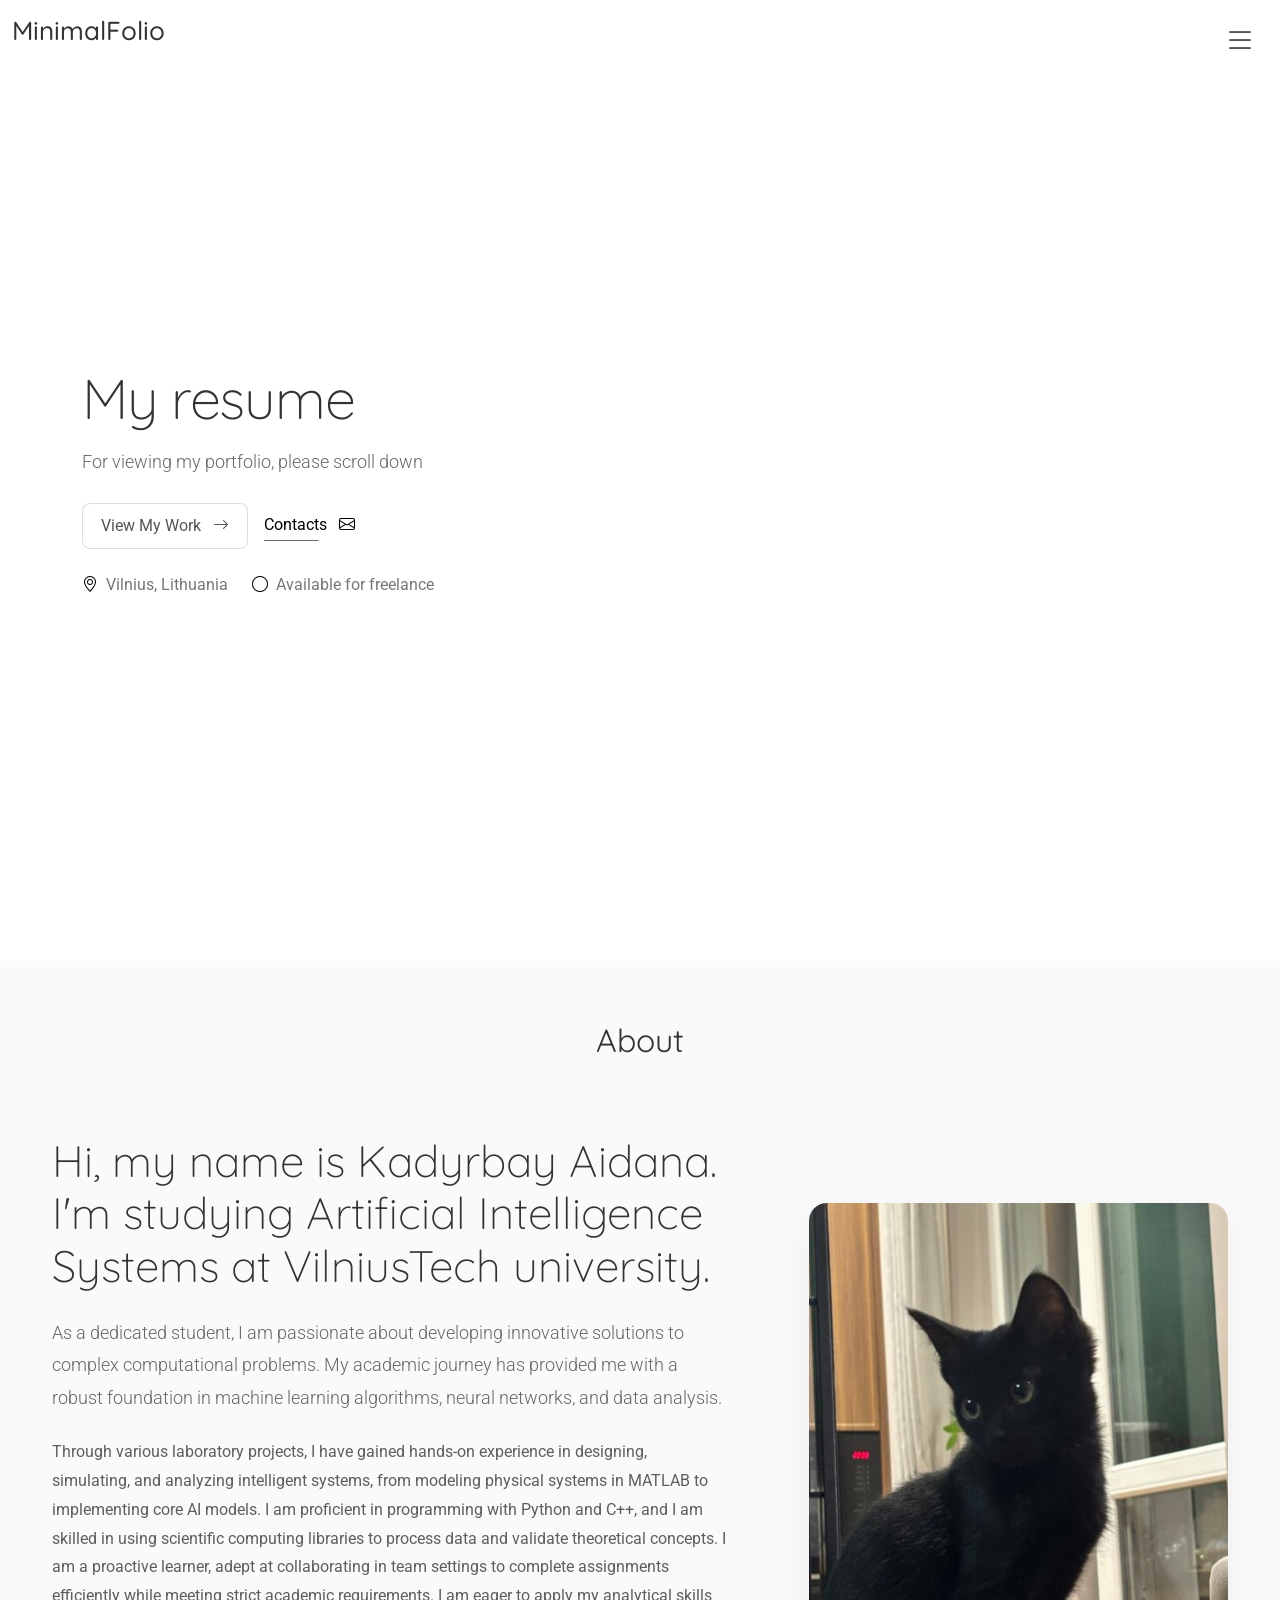
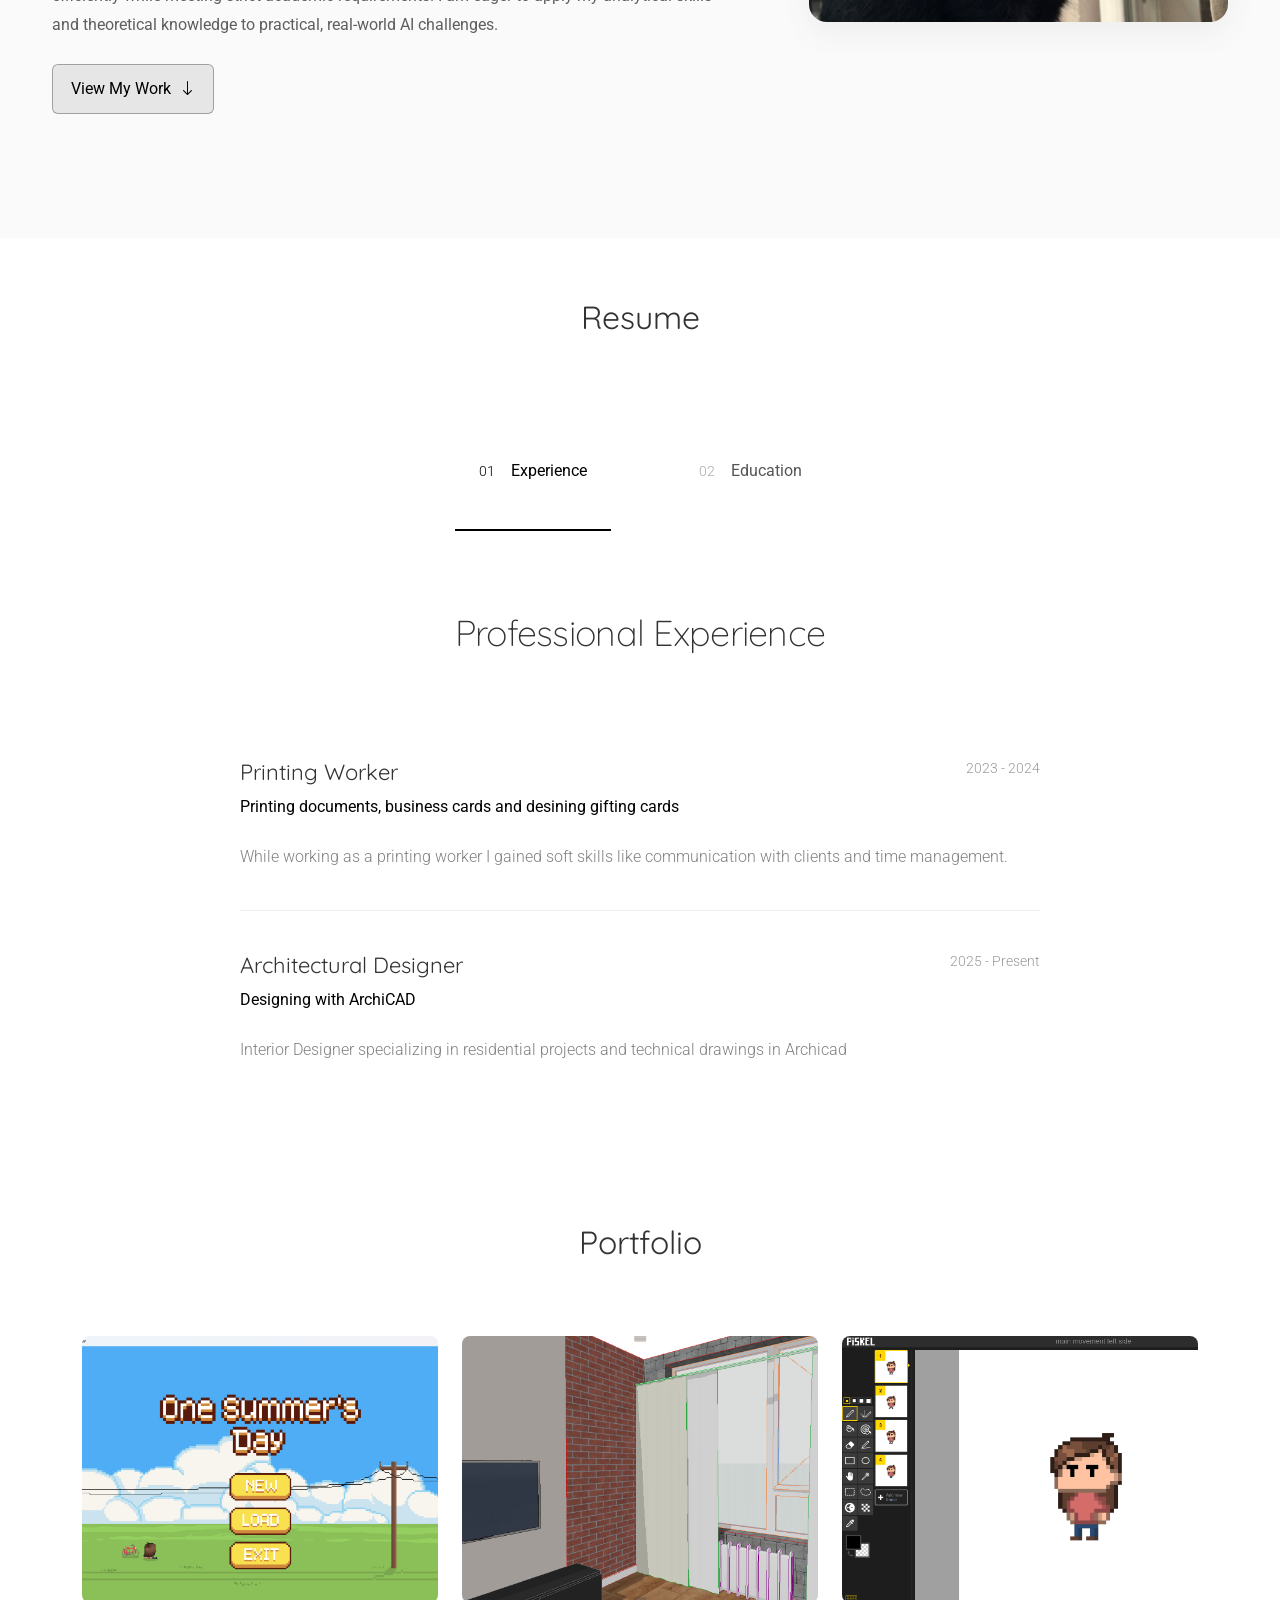
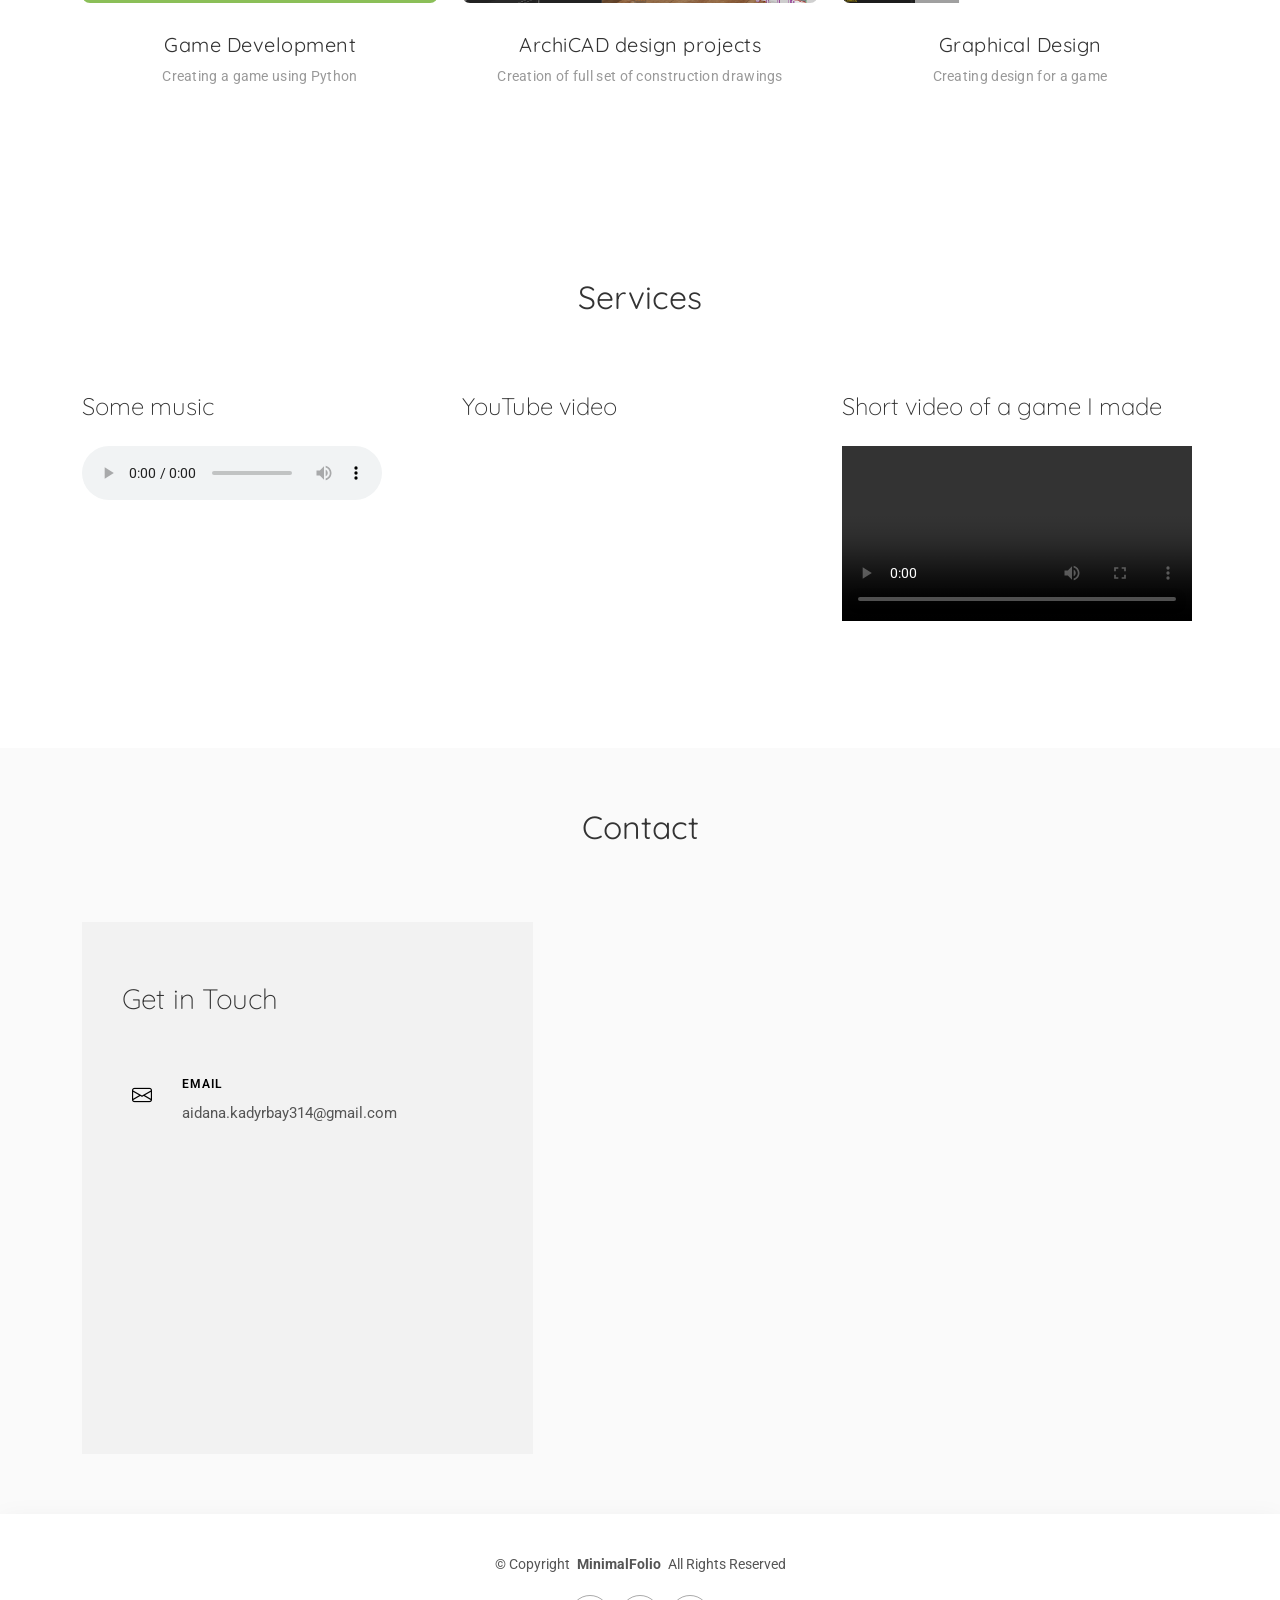
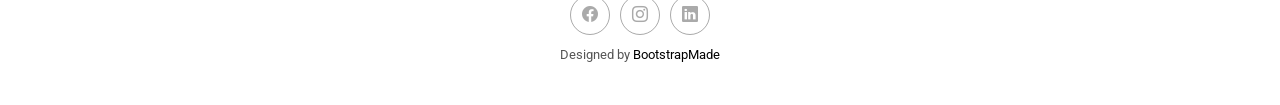
==== commit 1181d977: "Remove overlay from portfolio items Removed overlay sections from multiple portfolio items to simpli" ====
--- a/index.html
+++ b/index.html
@@ -256,16 +256,6 @@
               <div class="portfolio-card">
                 <div class="image-container">
                   <img src="assets/img/portfolio/portfolio-3.png" class="img-fluid" alt="Brand Identity" loading="lazy">
-                  <div class="overlay">
-                    <div class="overlay-content">
-                      <a href="assets/img/portfolio/portfolio-3.png" class="glightbox zoom-link" title="Brand Identity Project">
-                        <i class="bi bi-zoom-in"></i>
-                      </a>
-                      <a href="portfolio-details.html" class="details-link" title="View Project Details">
-                        <i class="bi bi-arrow-right"></i>
-                      </a>
-                    </div>
-                  </div>
                 </div>
                 <div class="content">
                   <h3>Game Development</h3>
@@ -278,16 +268,6 @@
               <div class="portfolio-card">
                 <div class="image-container">
                   <img src="assets/img/portfolio/portfolio-7.png" class="img-fluid" alt="E-commerce Platform" loading="lazy">
-                  <div class="overlay">
-                    <div class="overlay-content">
-                      <a href="assets/img/portfolio/portfolio-7.png" class="glightbox zoom-link" title="E-commerce Platform">
-                        <i class="bi bi-zoom-in"></i>
-                      </a>
-                      <a href="portfolio-details.html" class="details-link" title="View Project Details">
-                        <i class="bi bi-arrow-right"></i>
-                      </a>
-                    </div>
-                  </div>
                 </div>
                 <div class="content">
                   <h3>ArchiCAD design projects</h3>
@@ -300,16 +280,7 @@
               <div class="portfolio-card">
                 <div class="image-container">
                   <img src="assets/img/portfolio/portfolio-portrait-5.png" class="img-fluid" alt="Magazine Design" loading="lazy">
-                  <div class="overlay">
-                    <div class="overlay-content">
-                      <a href="assets/img/portfolio/portfolio-portrait-5.png" class="glightbox zoom-link" title="Magazine Design">
-                        <i class="bi bi-zoom-in"></i>
-                      </a>
-                      <a href="portfolio-details.html" class="details-link" title="View Project Details">
-                        <i class="bi bi-arrow-right"></i>
-                      </a>
-                    </div>
-                  </div>
+                  
                 </div>
                 <div class="content">
                   <h3>Graphical Design</h3>
@@ -369,10 +340,7 @@
 
         </div>
       </div>
-    </section><!-- /Services Section -->
-
-    <!-- Faq Section -->
-    
+    </section><!-- /Services Section -->   
 
     <!-- Contact Section -->
     <section id="contact" class="contact section light-background">
@@ -388,10 +356,7 @@
               <div class="contact-header">
                 <h3>Get in Touch</h3>
               </div>
-
               <div class="contact-methods">
-                
-
                 <div class="contact-method" data-aos="fade-in" data-aos-delay="400">
                   <div class="contact-icon">
                     <i class="bi bi-envelope"></i>
@@ -410,9 +375,7 @@
                     <span class="method-label">Phone</span>
                     <p>+370 (613) 92-676</p>
                   </div>
-                </div>
-
-                
+                </div>                
               </div>
 
               <div class="connect-section" data-aos="fade-up" data-aos-delay="550">
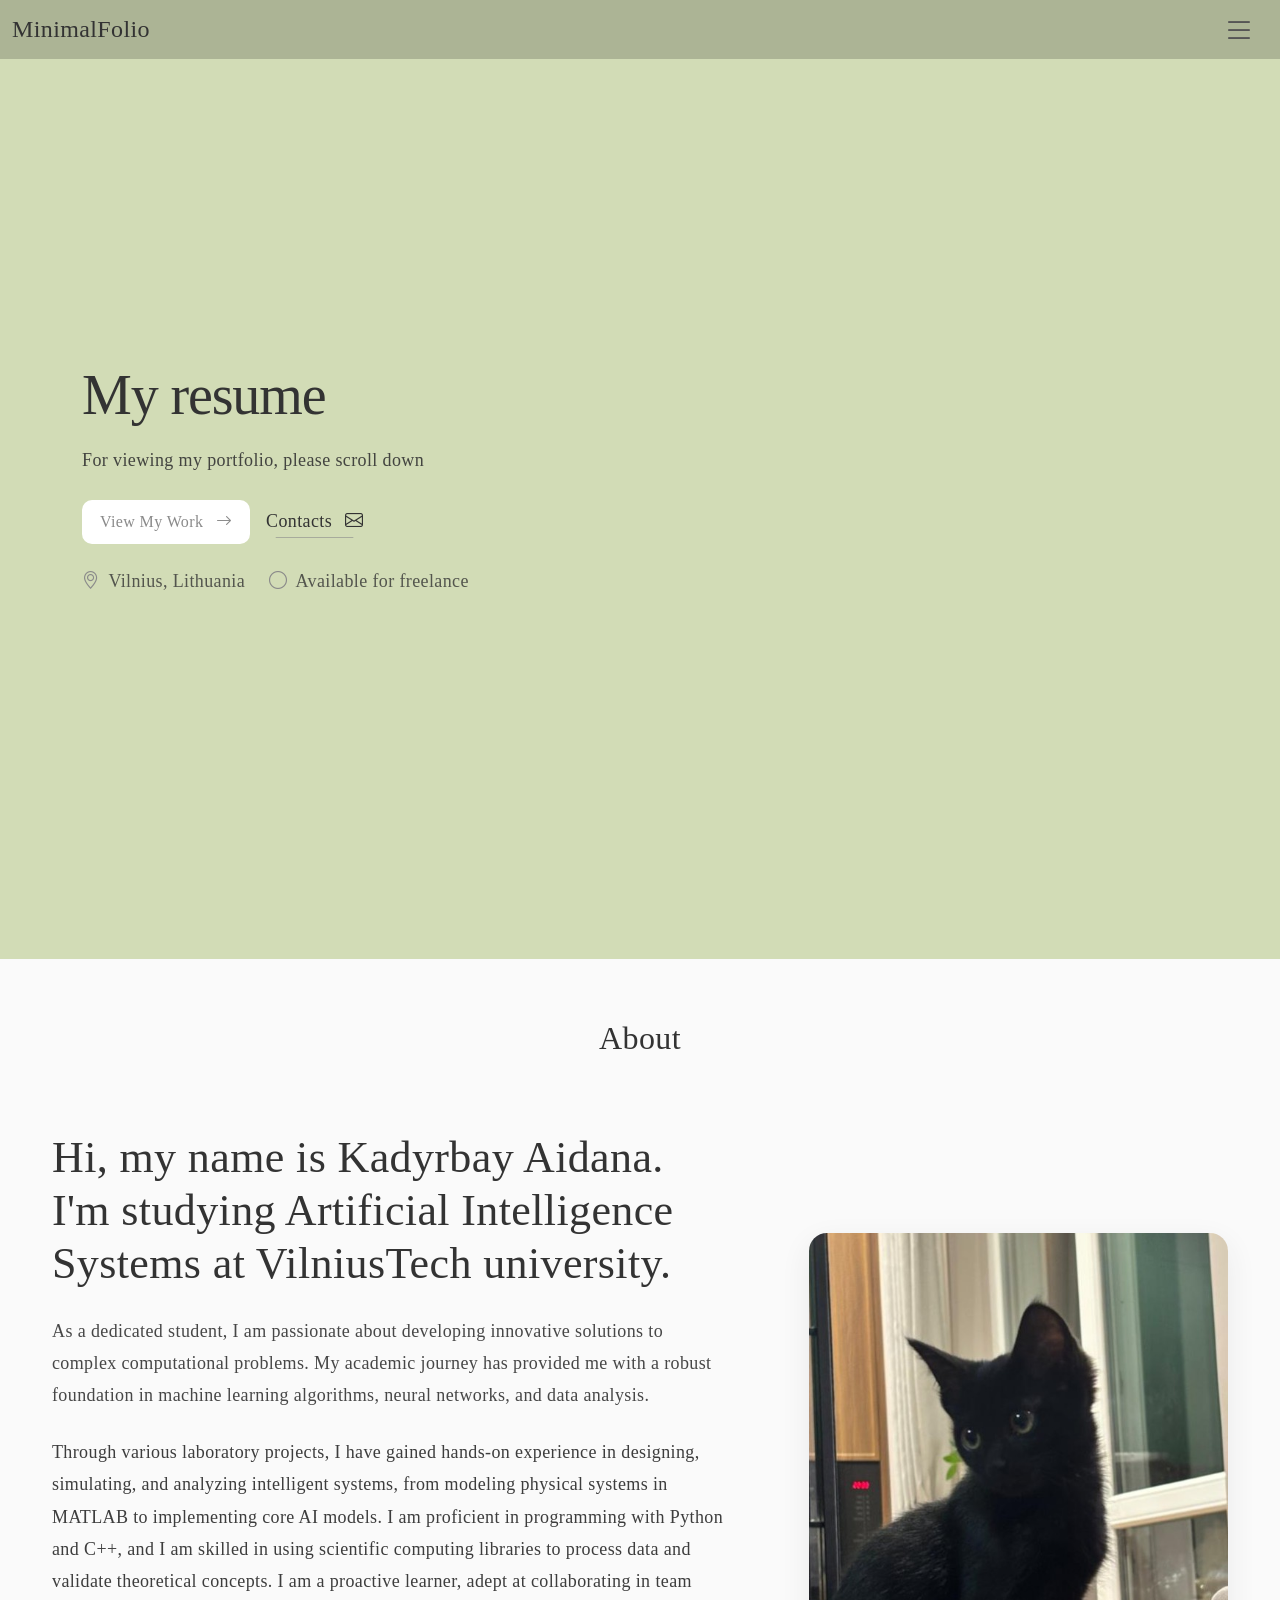
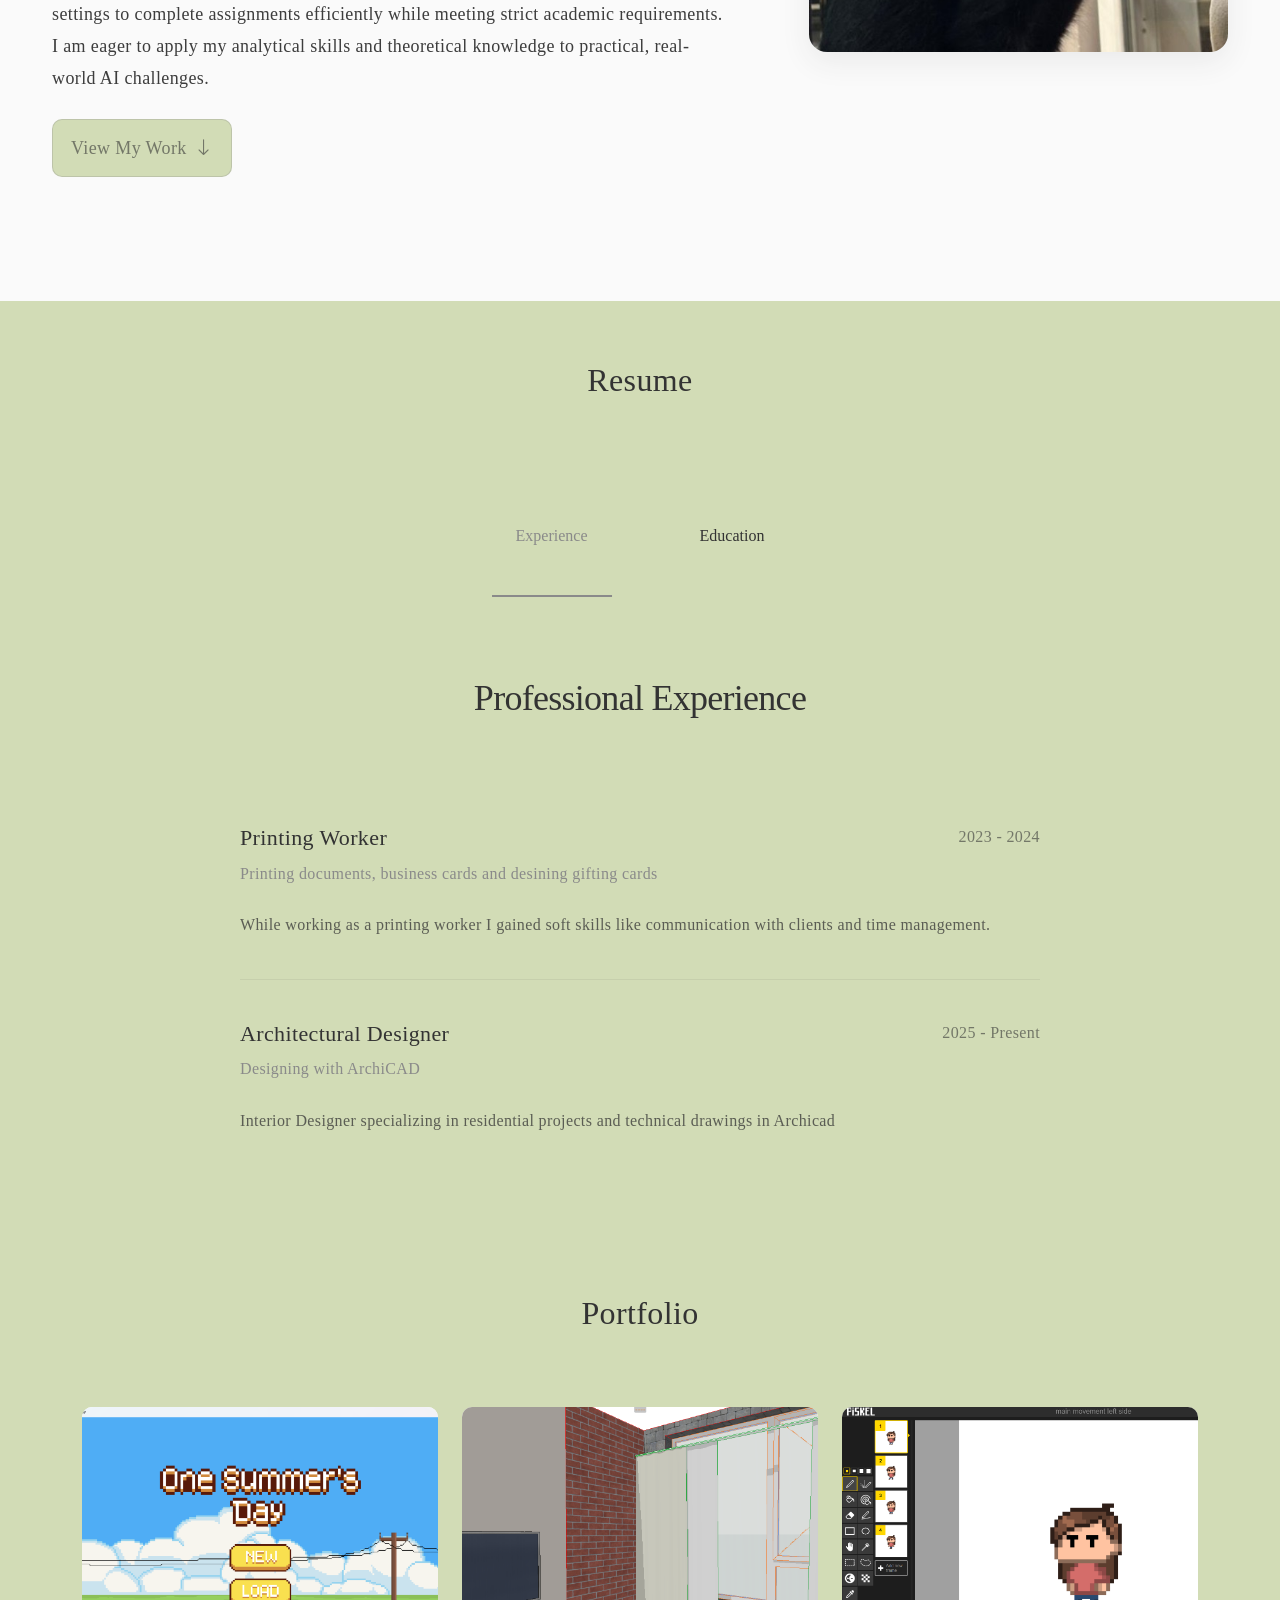
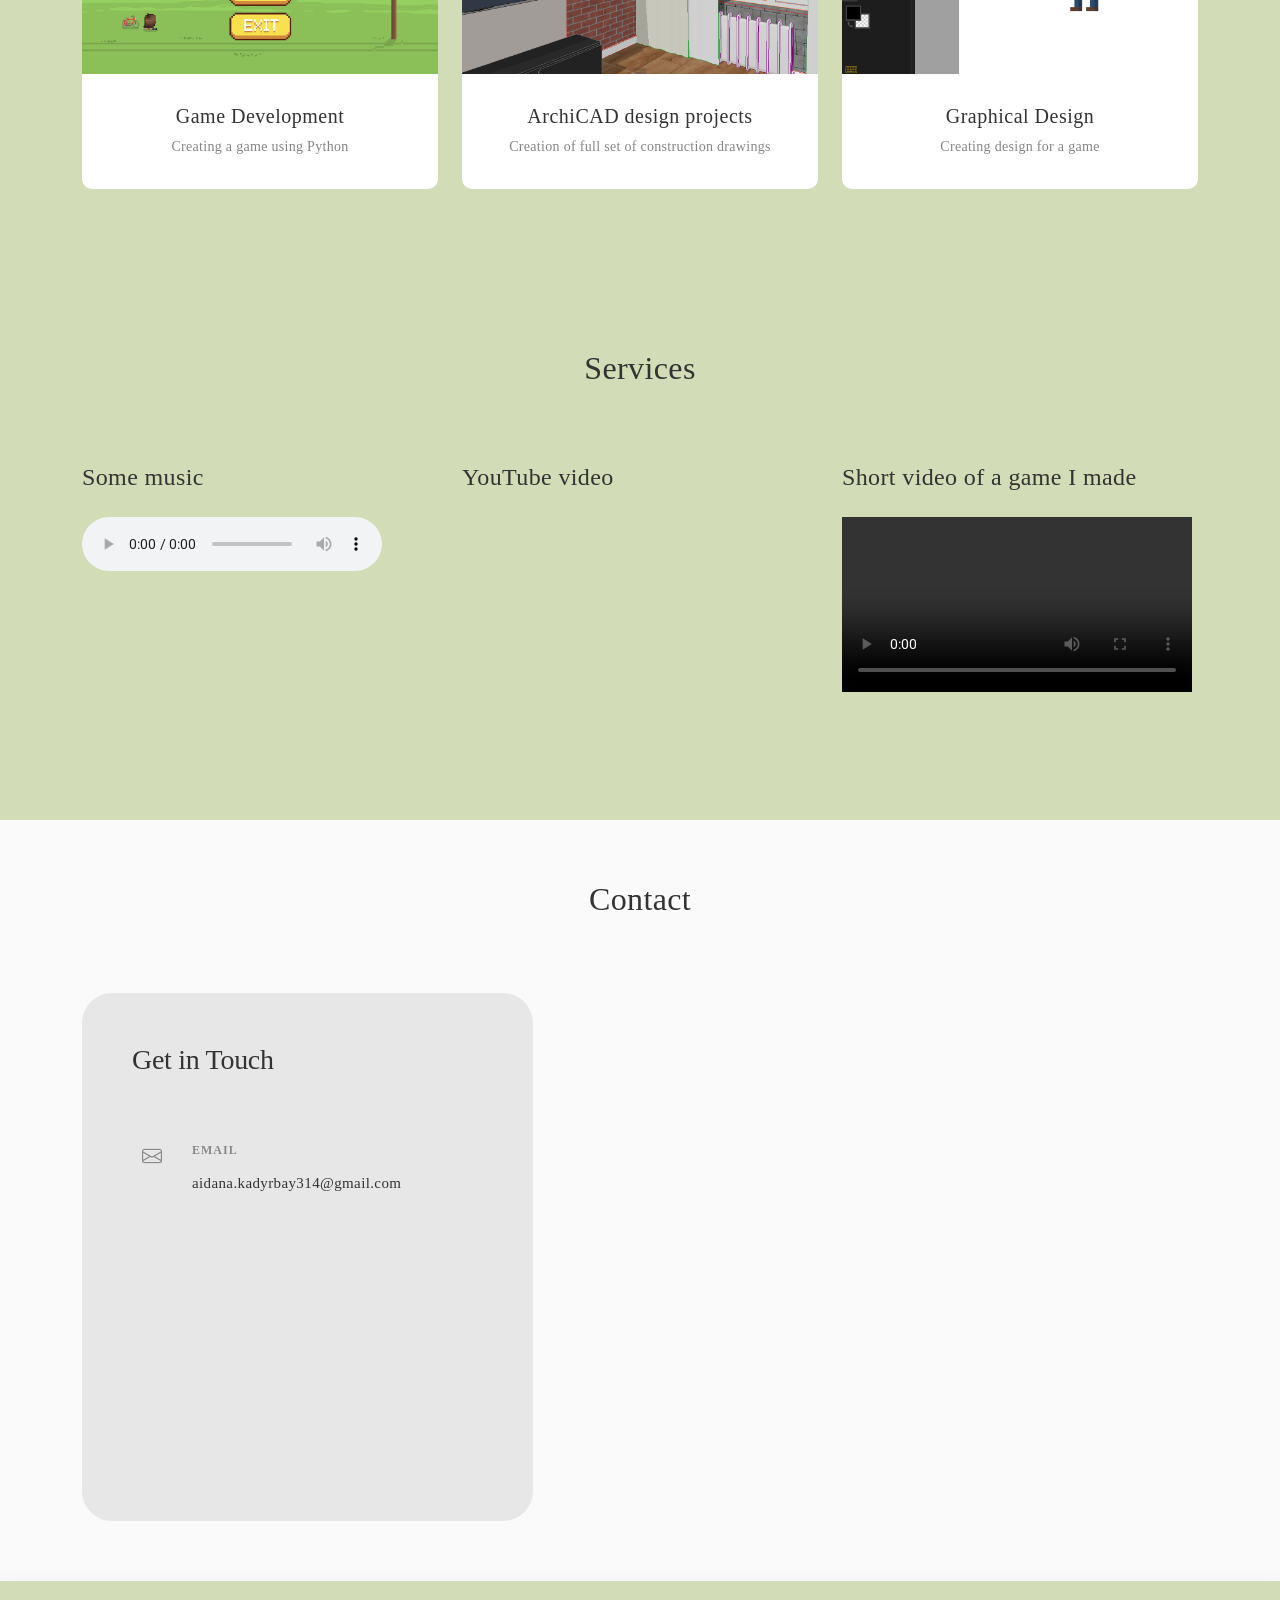
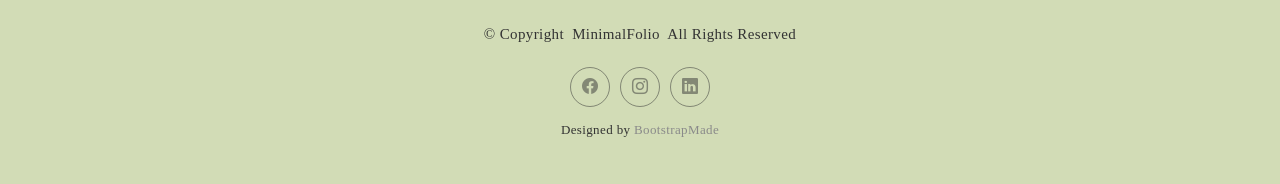
==== commit f2002f3e: "Refactor portfolio section and navigation structure" ====
--- a/index.html
+++ b/index.html
@@ -52,7 +52,13 @@
           <li><a href="#hero" class="active">Home</a></li>
           <li><a href="#about">About</a></li>
           <li><a href="#resume">Resume</a></li>
-          <li><a href="#portfolio">Portfolio</a></li>
+          <li><a href="#portfolio">Portfolio
+            <ol>
+              <li>Game Development</li>
+              <li>ArchiCAD design projects</li>
+              <li>Graphical Design</li>
+            </ol>
+          </a></li>
           <li><a href="#services">Services</a></li>
           <li><a href="#contact">Contact</a></li>
         </ul>
@@ -165,20 +171,20 @@
 
         <div class="row">
           <div class="col-lg-12">
-            <ul class="nav nav-pills resume-navigation justify-content-center" id="resume-resume-tabs" role="tablist" data-aos="fade-up" data-aos-delay="200">
+            <ol class="nav nav-pills resume-navigation justify-content-center" id="resume-resume-tabs" role="tablist" data-aos="fade-up" data-aos-delay="200">
               <li class="nav-item" role="presentation">
                 <button class="nav-link active" id="resume-experience-tab" data-bs-toggle="pill" data-bs-target="#resume-experience" type="button" role="tab" aria-controls="resume-experience" aria-selected="true">
-                  <span class="nav-number">01</span>
+                  <!--<span class="nav-number">01</span>-->
                   <span class="nav-label">Experience</span>
                 </button>
               </li>
               <li class="nav-item" role="presentation">
                 <button class="nav-link" id="resume-education-tab" data-bs-toggle="pill" data-bs-target="#resume-education" type="button" role="tab" aria-controls="resume-education" aria-selected="false">
-                  <span class="nav-number">02</span>
+                  <!--<span class="nav-number">02</span>-->
                   <span class="nav-label">Education</span>
                 </button>
               </li>
-            </ul>
+            </ol>
           </div>
         </div>
 
--- a/assets/css/main.css
+++ b/assets/css/main.css
@@ -12,19 +12,19 @@
 --------------------------------------------------------------*/
 /* Fonts */
 :root {
-  --default-font: "Roboto",  system-ui, -apple-system, "Segoe UI", Roboto, "Helvetica Neue", Arial, "Noto Sans", "Liberation Sans", sans-serif, "Apple Color Emoji", "Segoe UI Emoji", "Segoe UI Symbol", "Noto Color Emoji";
-  --heading-font: "Quicksand",  sans-serif;
-  --nav-font: "Raleway",  sans-serif;
+  --default-font: "Times New Roman", Times, serif;
+  --heading-font: "Garamond",  serif;
+  --nav-font: "Times New Roman", Times, serif;
 }
 
 /* Global Colors - The following color variables are used throughout the website. Updating them here will change the color scheme of the entire website */
 :root { 
-  --background-color: #ffffff; /* Background color for the entire website, including individual sections */
-  --default-color: #555555; /* Default color used for the majority of the text content across the entire website */
+  --background-color: #d2dcb6; /* Background color for the entire website, including individual sections */
+  --default-color: #333333; /* Default color used for the majority of the text content across the entire website */
   --heading-color: #333333; /* Color for headings, subheadings and title throughout the website */
-  --accent-color: #000000; /* Accent color that represents your brand on the website. It's used for buttons, links, and other elements that need to stand out */
+  --accent-color: #8a8a8a; /* Accent color that represents your brand on the website. It's used for buttons, links, and other elements that need to stand out */
   --surface-color: #ffffff; /* The surface color is used as a background of boxed elements within sections, such as cards, icon boxes, or other elements that require a visual separation from the global background. */
-  --contrast-color: #ffffff; /* Contrast color for text, ensuring readability against backgrounds of accent, heading, or default colors. */
+  --contrast-color: #BBC863; /* Contrast color for text, ensuring readability against backgrounds of accent, heading, or default colors. */
 }
 
 /* Nav Menu Colors - The following color variables are used specifically for the navigation menu. They are separate from the global colors to allow for more customization options */
@@ -64,11 +64,15 @@
   color: var(--default-color);
   background-color: var(--background-color);
   font-family: var(--default-font);
+  font-size: 18px;
+  font-weight: 100;
+  line-height: 7mm;
+  letter-spacing: 0.1mm;
 }
 
 a {
   color: var(--accent-color);
-  text-decoration: none;
+  text-decoration: dotted;
   transition: 0.3s;
 }
 
@@ -143,7 +147,7 @@
 # Global Header
 --------------------------------------------------------------*/
 .header {
-  --background-color: rgba(255, 255, 255, 0);
+  --background-color: rgba(0, 0, 0, 0.182);
   color: var(--default-color);
   background-color: var(--background-color);
   padding: 15px 0;
@@ -161,7 +165,7 @@
 }
 
 .header .logo h1 {
-  font-size: 26px;
+  font-size: 24px;
   margin: 0;
   font-weight: 500;
   color: var(--heading-color);
@@ -172,11 +176,10 @@
 --------------------------------------------------------------*/
 /* Navmenu */
 .mobile-nav-toggle {
-  background-color: var(--background-color);
-  padding: 4px;
+  padding: 5px;
   color: var(--nav-color);
   position: fixed;
-  top: 20px;
+  top: 8.5px;
   right: 20px;
   font-size: 32px;
   line-height: 0;
@@ -216,13 +219,13 @@
   color: var(--nav-dropdown-color);
   padding: 10px 20px;
   font-family: var(--nav-font);
-  font-size: 15px;
-  font-weight: 400;
+  font-size: 20px;
+  font-weight: 100;
   display: flex;
   align-items: center;
   justify-content: space-between;
   white-space: nowrap;
-  transition: 0.3s;
+  transition: 0.2s;
 }
 
 .navmenu a i,
@@ -300,7 +303,7 @@
 .footer {
   color: var(--default-color);
   background-color: var(--background-color);
-  font-size: 14px;
+  font-size: 15px;
   padding: 40px 0;
   position: relative;
   box-shadow: 0 5px 25px rgba(0, 0, 0, 0.05);
@@ -423,14 +426,14 @@
   position: fixed;
   visibility: hidden;
   opacity: 0;
-  right: 15px;
+  right: 18px;
   bottom: 15px;
   z-index: 99999;
   background-color: var(--accent-color);
   width: 40px;
   height: 40px;
-  border-radius: 4px;
-  transition: all 0.4s;
+  border-radius: 10px;
+  transition: all 0.2s;
 }
 
 .scroll-top i {
@@ -446,7 +449,7 @@
 
 .scroll-top.active {
   visibility: visible;
-  opacity: 1;
+  opacity: 2;
 }
 
 /*--------------------------------------------------------------
@@ -462,7 +465,7 @@
 # Global Page Titles & Breadcrumbs
 --------------------------------------------------------------*/
 .page-title {
-  text-align: center;
+  text-align: right;
   padding: 20px 0;
 }
 
@@ -626,21 +629,20 @@
 }
 
 .hero .btn-ghost {
-  --_border: color-mix(in srgb, var(--default-color), transparent 80%);
   --_hover: color-mix(in srgb, var(--accent-color), transparent 85%);
   border: 1px solid var(--_border);
-  color: var(--default-color);
+  color: var(--accent-color);
   background-color: var(--surface-color);
   padding: 10px 18px;
-  border-radius: 8px;
+  border-radius: 10px;
   transition: all 0.3s ease-in-out;
 }
 
 .hero .btn-ghost:hover,
 .hero .btn-ghost:focus {
   border-color: var(--accent-color);
-  color: var(--accent-color);
-  box-shadow: 0 6px 20px color-mix(in srgb, var(--accent-color), transparent 90%);
+  color: var(--default-color);
+  box-shadow: 0 0 0 2px color-mix(in srgb, var(--accent-color), transparent 80%);
   outline: none;
 }
 
@@ -650,10 +652,10 @@
 
 .hero .link-underline {
   position: relative;
-  color: var(--accent-color);
+  color: var(--default-color);
   font-weight: 400;
   padding-bottom: 2px;
-  transition: color 0.3s ease-in-out;
+  transition: color 0.2s ease-in-out;
 }
 
 .hero .link-underline:after {
@@ -664,8 +666,7 @@
   width: 100%;
   height: 1px;
   background: color-mix(in srgb, var(--accent-color), transparent 40%);
-  transform: scaleX(0.6);
-  transform-origin: left;
+  transform: scaleX(0.8);
   transition: transform 0.3s ease-in-out, background 0.3s ease-in-out;
 }
 
@@ -770,7 +771,7 @@
   --space-2: 24px;
   --space-3: 40px;
   --space-4: 64px;
-  --radius-s: 6px;
+  --radius-s: 10px;
   --shadow-soft: 0 10px 30px color-mix(in srgb, var(--default-color), transparent 92%);
 }
 
@@ -823,21 +824,20 @@
   display: inline-flex;
   align-items: center;
   gap: 8px;
-  padding: 12px 18px;
+  padding: 15px 18px;
   border-radius: var(--radius-s);
-  color: var(--accent-color);
-  background: color-mix(in srgb, var(--accent-color), transparent 92%);
+  color: color-mix(in srgb,var(--default-color), transparent 40%);
+  background: #d2dcb6;
   border: 1px solid color-mix(in srgb, var(--accent-color), transparent 70%);
-  transition: 0.3s ease-in-out;
+  transition: 0.2s ease-in-out;
 }
 
 .about .intro-content .cta-group .btn-ghost:hover,
 .about .intro-content .cta-group .btn-ghost:focus {
-  color: var(--contrast-color);
-  background: var(--accent-color);
-  border-color: var(--accent-color);
+  color: var(--default-color);
   outline: none;
-  box-shadow: 0 0 0 3px color-mix(in srgb, var(--accent-color), transparent 70%);
+  background: color-mix(in srgb, #d2dcb6, transparent 20%);
+  box-shadow: 0 0 0 2px color-mix(in srgb, var(--accent-color), transparent 80%);
 }
 
 .about .intro-content .cta-group .link-underline {
@@ -1067,142 +1067,6 @@
 }
 
 /*--------------------------------------------------------------
-# Skills Section
---------------------------------------------------------------*/
-.skills {
-  padding-top: 60px;
-  padding-bottom: 60px;
-  /* Design tokens for this section */
-  --radius: 8px;
-  --muted: color-mix(in srgb, var(--default-color), transparent 65%);
-  --soft-border: color-mix(in srgb, var(--default-color), transparent 85%);
-  --soft-shadow: 0 8px 24px color-mix(in srgb, var(--default-color), transparent 94%);
-  --accent-soft: color-mix(in srgb, var(--accent-color), var(--background-color) 85%);
-  /* Focus styles for accessibility */
-  /* Subtle divider behavior via spacing rhythm */
-  /* Swiper compatibility snippet (kept global for any future slider inside) */
-  /* Responsive tweaks */
-}
-
-.skills .skill-block {
-  padding: 22px 6px 6px 6px;
-  border-radius: var(--radius);
-  transition: transform 0.3s ease-in-out, box-shadow 0.3s ease-in-out;
-  position: relative;
-}
-
-.skills .skill-block:hover {
-  transform: translateY(-2px);
-}
-
-.skills .skill-block header .skill-title {
-  font-size: 18px;
-  font-weight: 400;
-  margin: 0;
-}
-
-.skills .skill-block header .skill-badge {
-  font-size: 12px;
-  padding: 4px 10px;
-  border-radius: 999px;
-  color: var(--accent-color);
-  background: color-mix(in srgb, var(--accent-color), transparent 92%);
-  border: 1px solid color-mix(in srgb, var(--accent-color), transparent 80%);
-}
-
-.skills .skill-block .skill-desc {
-  color: var(--muted);
-  font-size: 15px;
-  line-height: 1.8;
-  margin-bottom: 14px;
-}
-
-.skills .skill-block .progress.slim {
-  height: 6px;
-  background-color: color-mix(in srgb, var(--default-color), transparent 90%);
-  border-radius: 999px;
-  overflow: hidden;
-}
-
-.skills .skill-block .progress.slim .progress-bar {
-  width: 0%;
-  background: linear-gradient(90deg, var(--accent-color), color-mix(in srgb, var(--accent-color), transparent 20%));
-  transition: width 0.6s ease-in-out;
-}
-
-.skills .soft-card {
-  background: var(--surface-color);
-  border: 1px solid var(--soft-border);
-  box-shadow: var(--soft-shadow);
-}
-
-.skills .soft-card .mini-head {
-  font-weight: 400;
-  letter-spacing: 0.3px;
-  font-size: 16px;
-  color: var(--heading-color);
-  margin-bottom: 10px;
-}
-
-.skills .soft-card .tool-list li {
-  padding: 8px 0;
-  border-bottom: 1px dashed color-mix(in srgb, var(--default-color), transparent 88%);
-}
-
-.skills .soft-card .tool-list li:last-child {
-  border-bottom: 0;
-}
-
-.skills .soft-card .tool-list li i {
-  color: var(--accent-color);
-  font-size: 18px;
-  line-height: 1;
-}
-
-.skills .soft-card .tool-list li span {
-  color: var(--default-color);
-}
-
-.skills .note {
-  color: var(--muted);
-  font-size: 16px;
-  line-height: 1.8;
-}
-
-.skills a:focus-visible,
-.skills button:focus-visible,
-.skills .skill-block:focus-visible,
-.skills .soft-card:focus-visible {
-  outline: 2px solid var(--accent-color);
-  outline-offset: 3px;
-  border-radius: calc(var(--radius) - 2px);
-}
-
-.skills .alt-grid {
-  margin-top: 60px;
-}
-
-.skills .swiper-wrapper {
-  height: auto !important;
-}
-
-@media (max-width: 992px) {
-  .skills .intro-wrap .headline {
-    font-size: clamp(26px, 4.2vw, 36px);
-  }
-}
-
-@media (max-width: 768px) {
-  .skills .soft-card {
-    padding: 24px !important;
-  }
-
-  .skills .skill-block {
-    padding-top: 18px;
-  }
-}
-
-/*--------------------------------------------------------------
 # Resume Section
 --------------------------------------------------------------*/
 .resume .resume-navigation {
@@ -1234,7 +1098,7 @@
 }
 
 .resume .resume-navigation .nav-item .nav-link .nav-number {
-  font-size: 0.875rem;
+  font-size: 1rem;
   font-weight: 300;
   color: color-mix(in srgb, var(--default-color), transparent 50%);
   transition: color 0.3s ease;
@@ -1242,7 +1106,7 @@
 
 .resume .resume-navigation .nav-item .nav-link .nav-label {
   font-size: 1rem;
-  font-weight: 400;
+  font-weight: 300;
   color: var(--default-color);
   transition: color 0.3s ease;
 }
@@ -1351,7 +1215,7 @@
 }
 
 .resume .experience-grid .experience-item .item-header .period {
-  font-size: 0.9rem;
+  font-size: 1rem;
   color: color-mix(in srgb, var(--default-color), transparent 40%);
   font-weight: 300;
   white-space: nowrap;
@@ -1470,7 +1334,7 @@
   }
 
   .resume .resume-navigation .nav-item .nav-link .nav-label {
-    font-size: 0.9rem;
+    font-size: 1.1rem;
   }
 
   .resume .section-intro {
@@ -1482,7 +1346,7 @@
   }
 
   .resume .section-intro p {
-    font-size: 1rem;
+    font-size: 2rem;
   }
 
   .resume .experience-grid .experience-item .item-header {
@@ -1553,16 +1417,16 @@
   }
 
   .resume .resume-navigation .nav-item .nav-link {
-    padding: 0.5rem 1rem;
+    padding: 4rem 4rem;
     gap: 0.5rem;
   }
 
   .resume .resume-navigation .nav-item .nav-link .nav-number {
-    font-size: 0.75rem;
+    font-size: 4rem;
   }
 
   .resume .resume-navigation .nav-item .nav-link .nav-label {
-    font-size: 0.85rem;
+    font-size: 10rem;
   }
 }
 
@@ -1641,30 +1505,13 @@
   background: var(--surface-color);
   transition: all 0.4s ease-out;
   overflow: hidden;
-}
-
-.portfolio .portfolio-card:hover {
-  transform: translateY(-8px);
-}
-
-.portfolio .portfolio-card:hover .image-container img {
-  transform: scale(1.05);
-}
-
-.portfolio .portfolio-card:hover .overlay {
-  opacity: 1;
-  visibility: visible;
-}
-
-.portfolio .portfolio-card:hover .content h3 {
-  color: var(--accent-color);
+  border-radius: 10px;
 }
 
 .portfolio .image-container {
   position: relative;
   overflow: hidden;
   aspect-ratio: 4/3;
-  border-radius: 8px;
 }
 
 .portfolio .image-container img {
@@ -1709,7 +1556,7 @@
   display: flex;
   align-items: center;
   justify-content: center;
-  border-radius: 50%;
+  border-radius: 50px;
   transition: all 0.3s ease;
   font-size: 18px;
 }
@@ -1752,48 +1599,6 @@
     grid-template-columns: repeat(4, 1fr);
     gap: 50px;
   }
-}
-
-/*--------------------------------------------------------------
-# Testimonials Section
---------------------------------------------------------------*/
-.testimonials p {
-  line-height: 1.7;
-  color: var(--default-color);
-}
-
-.testimonials .testimonial {
-  max-width: 500px;
-  text-align: center;
-  margin-bottom: 30px;
-}
-
-.testimonials .testimonial .name {
-  font-size: 18px;
-  color: var(--heading-color);
-}
-
-.testimonials .testimonial .img-wrap img {
-  margin: 0 auto;
-  width: 70px;
-  height: 70px;
-  border-radius: 50%;
-}
-
-.testimonials .swiper-pagination {
-  position: absolute;
-  bottom: 0px;
-}
-
-.testimonials .swiper-pagination .swiper-pagination-bullet {
-  margin: 0 5px;
-  background-color: color-mix(in srgb, var(--default-color) 65%, transparent);
-  opacity: 0.3;
-}
-
-.testimonials .swiper-pagination .swiper-pagination-bullet.swiper-pagination-bullet-active {
-  background: var(--accent-color);
-  opacity: 1;
 }
 
 /*--------------------------------------------------------------
@@ -1933,318 +1738,14 @@
 }
 
 /*--------------------------------------------------------------
-# Faq Section
---------------------------------------------------------------*/
-.faq .faq-item {
-  margin-bottom: 0;
-  border-bottom: 1px solid color-mix(in srgb, var(--default-color), transparent 90%);
-  transition: all 0.4s cubic-bezier(0.25, 0.46, 0.45, 0.94);
-}
-
-.faq .faq-item:last-child {
-  border-bottom: none;
-}
-
-.faq .faq-item.faq-active .faq-header .faq-number {
-  color: var(--accent-color);
-  font-weight: 500;
-}
-
-.faq .faq-item.faq-active .faq-header h4 {
-  color: var(--accent-color);
-}
-
-.faq .faq-item.faq-active .faq-header .faq-toggle {
-  color: var(--accent-color);
-  transform: rotate(0deg);
-}
-
-.faq .faq-item.faq-active .faq-header .faq-toggle i.bi-plus {
-  opacity: 0;
-  transform: rotate(90deg);
-}
-
-.faq .faq-item.faq-active .faq-header .faq-toggle i.bi-dash {
-  opacity: 1;
-  transform: rotate(0deg);
-}
-
-.faq .faq-item.faq-active .faq-content {
-  grid-template-rows: 1fr;
-  visibility: visible;
-  opacity: 1;
-}
-
-.faq .faq-item:not(.faq-active) .faq-header .faq-toggle i.bi-plus {
-  opacity: 1;
-  transform: rotate(0deg);
-}
-
-.faq .faq-item:not(.faq-active) .faq-header .faq-toggle i.bi-dash {
-  opacity: 0;
-  transform: rotate(-90deg);
-}
-
-.faq .faq-item .faq-header {
-  display: flex;
-  align-items: center;
-  padding: 40px 0;
-  cursor: pointer;
-  gap: 0;
-  transition: all 0.3s ease;
-}
-
-.faq .faq-item .faq-header:hover .faq-number {
-  transform: scale(1.1);
-}
-
-.faq .faq-item .faq-header:hover .faq-toggle {
-  transform: scale(1.1);
-}
-
-.faq .faq-item .faq-header .faq-number {
-  flex-shrink: 0;
-  width: 80px;
-  font-family: var(--heading-font);
-  font-size: 1.1rem;
-  font-weight: 300;
-  color: color-mix(in srgb, var(--default-color), transparent 50%);
-  transition: all 0.3s ease;
-  letter-spacing: -0.02em;
-}
-
-.faq .faq-item .faq-header h4 {
-  flex: 1;
-  margin: 0;
-  font-family: var(--heading-font);
-  font-size: 1.25rem;
-  font-weight: 300;
-  color: var(--heading-color);
-  transition: all 0.3s ease;
-  line-height: 1.5;
-  letter-spacing: -0.01em;
-  margin-right: 20px;
-}
-
-.faq .faq-item .faq-header .faq-toggle {
-  flex-shrink: 0;
-  width: 24px;
-  height: 24px;
-  display: flex;
-  align-items: center;
-  justify-content: center;
-  color: color-mix(in srgb, var(--default-color), transparent 40%);
-  font-size: 18px;
-  transition: all 0.3s ease;
-  position: relative;
-}
-
-.faq .faq-item .faq-header .faq-toggle i {
-  position: absolute;
-  transition: all 0.3s cubic-bezier(0.25, 0.46, 0.45, 0.94);
-}
-
-.faq .faq-item .faq-content {
-  display: grid;
-  grid-template-rows: 0fr;
-  transition: 0.4s cubic-bezier(0.25, 0.46, 0.45, 0.94);
-  visibility: hidden;
-  opacity: 0;
-}
-
-.faq .faq-item .faq-content .content-inner {
-  padding: 0 80px 40px 80px;
-  overflow: hidden;
-}
-
-.faq .faq-item .faq-content .content-inner p {
-  margin: 0;
-  color: color-mix(in srgb, var(--default-color), transparent 25%);
-  line-height: 1.8;
-  font-size: 1rem;
-  font-weight: 300;
-}
-
-@media (max-width: 768px) {
-  .faq .faq-item .faq-header {
-    padding: 30px 0;
-  }
-
-  .faq .faq-item .faq-header .faq-number {
-    width: 60px;
-    font-size: 1rem;
-  }
-
-  .faq .faq-item .faq-header h4 {
-    font-size: 1.1rem;
-    margin-right: 15px;
-  }
-
-  .faq .faq-item .faq-header .faq-toggle {
-    width: 20px;
-    height: 20px;
-    font-size: 16px;
-  }
-
-  .faq .faq-item .faq-content .content-inner {
-    padding: 0 60px 30px 60px;
-  }
-
-  .faq .faq-item .faq-content .content-inner p {
-    font-size: 0.95rem;
-  }
-}
-
-@media (max-width: 576px) {
-  .faq .faq-item .faq-header {
-    padding: 25px 0;
-  }
-
-  .faq .faq-item .faq-header .faq-number {
-    width: 50px;
-    font-size: 0.9rem;
-  }
-
-  .faq .faq-item .faq-header h4 {
-    font-size: 1rem;
-    margin-right: 10px;
-  }
-
-  .faq .faq-item .faq-content .content-inner {
-    padding: 0 50px 25px 50px;
-  }
-
-  .faq .faq-item .faq-content .content-inner p {
-    font-size: 0.9rem;
-  }
-}
-
-/*--------------------------------------------------------------
 # Contact Section
 --------------------------------------------------------------*/
-.contact .contact-form-container {
-  padding: 60px 0;
-}
-
-.contact .contact-form-container .form-intro {
-  margin-bottom: 60px;
-}
-
-.contact .contact-form-container .form-intro h2 {
-  font-size: 36px;
-  font-weight: 300;
-  line-height: 1.3;
-  margin-bottom: 20px;
-  color: var(--heading-color);
-  letter-spacing: -0.5px;
-}
-
-@media (max-width: 768px) {
-  .contact .contact-form-container .form-intro h2 {
-    font-size: 28px;
-  }
-}
-
-.contact .contact-form-container .form-intro p {
-  font-size: 18px;
-  line-height: 1.7;
-  color: var(--default-color);
-  margin-bottom: 0;
-  opacity: 0.85;
-}
-
-.contact .contact-form-container .contact-form .row {
-  margin-bottom: 40px;
-}
-
-.contact .contact-form-container .contact-form .row:last-of-type {
-  margin-bottom: 0;
-}
-
-.contact .contact-form-container .contact-form .form-field {
-  position: relative;
-  margin-bottom: 40px;
-}
-
-.contact .contact-form-container .contact-form .form-field.message-field {
-  margin-bottom: 50px;
-}
-
-.contact .contact-form-container .contact-form .form-field .field-label {
-  position: absolute;
-  top: -10px;
-  left: 0;
-  font-size: 13px;
-  font-weight: 500;
-  color: var(--heading-color);
-  letter-spacing: 0.5px;
-  text-transform: uppercase;
-  opacity: 0.8;
-}
-
-.contact .contact-form-container .contact-form .form-field .form-input {
-  width: 100%;
-  border: none;
-  border-bottom: 1px solid color-mix(in srgb, var(--default-color), transparent 80%);
-  background: transparent;
-  padding: 20px 0 15px 0;
-  font-size: 16px;
-  color: var(--default-color);
-  transition: all 0.3s ease;
-}
-
-.contact .contact-form-container .contact-form .form-field .form-input:focus {
-  outline: none;
-  border-bottom-color: var(--accent-color);
-  background: transparent;
-}
-
-.contact .contact-form-container .contact-form .form-field .form-input::placeholder {
-  color: color-mix(in srgb, var(--default-color), transparent 60%);
-  opacity: 1;
-}
-
-.contact .contact-form-container .contact-form .form-field .message-input {
-  resize: vertical;
-  min-height: 120px;
-  font-family: inherit;
-  padding-top: 25px;
-}
-
-.contact .contact-form-container .contact-form .send-button {
-  background: transparent;
-  border: 1px solid var(--accent-color);
-  color: var(--accent-color);
-  padding: 18px 40px;
-  font-size: 14px;
-  font-weight: 500;
-  letter-spacing: 1px;
-  text-transform: uppercase;
-  display: inline-flex;
-  align-items: center;
-  gap: 15px;
-  transition: all 0.3s ease;
-  cursor: pointer;
-}
-
-.contact .contact-form-container .contact-form .send-button .button-arrow {
-  font-size: 18px;
-  transition: transform 0.3s ease;
-}
-
-.contact .contact-form-container .contact-form .send-button:hover {
-  background: var(--accent-color);
-  color: var(--contrast-color);
-}
-
-.contact .contact-form-container .contact-form .send-button:hover .button-arrow {
-  transform: translateX(5px);
-}
 
 .contact .contact-sidebar {
-  background: color-mix(in srgb, var(--accent-color), transparent 97%);
+  background: color-mix(in srgb, var(--accent-color), transparent 83%);
   height: 100%;
-  padding: 60px 40px;
+  padding: 50px 50px;
+  border-radius: 30px;
 }
 
 .contact .contact-sidebar .contact-header {
@@ -2260,15 +1761,15 @@
 }
 
 .contact .contact-sidebar .contact-header p {
-  font-size: 16px;
+  font-size: 20px;
   line-height: 1.7;
   color: var(--default-color);
   margin-bottom: 0;
-  opacity: 0.85;
+  opacity: 1;
 }
 
 .contact .contact-sidebar .contact-methods {
-  margin-bottom: 60px;
+  margin-bottom: 50px;
 }
 
 .contact .contact-sidebar .contact-method {
@@ -2357,10 +1858,7 @@
   transform: translateY(-2px);
 }
 
-@media (max-width: 992px) {
-  .contact .contact-form-container {
-    padding: 40px 0;
-  }
+@media (max-width: 300px) {
 
   .contact .contact-sidebar {
     padding: 40px 30px;
@@ -2368,19 +1866,7 @@
   }
 }
 
-@media (max-width: 768px) {
-  .contact .contact-form-container .form-intro {
-    margin-bottom: 40px;
-    text-align: center;
-  }
-
-  .contact .contact-form-container .contact-form .row {
-    margin-bottom: 20px;
-  }
-
-  .contact .contact-form-container .contact-form .form-field {
-    margin-bottom: 30px;
-  }
+@media (max-width: 300px) {
 
   .contact .contact-sidebar {
     padding: 30px 25px;
@@ -2395,1072 +1881,3 @@
     margin-bottom: 30px;
   }
 }
-
-/*--------------------------------------------------------------
-# Portfolio Details Section
---------------------------------------------------------------*/
-.portfolio-details {
-  --section-spacing: 5rem;
-  --content-spacing: 4rem;
-  --subtle-border: 1px solid color-mix(in srgb, var(--default-color), transparent 92%);
-}
-
-.portfolio-details .project-hero {
-  margin-bottom: var(--section-spacing);
-}
-
-.portfolio-details .project-hero .hero-content {
-  text-align: center;
-  max-width: 800px;
-  margin: 0 auto 3rem;
-}
-
-.portfolio-details .project-hero .hero-content .project-category {
-  font-size: 0.85rem;
-  letter-spacing: 0.1em;
-  text-transform: uppercase;
-  color: var(--accent-color);
-  margin-bottom: 1rem;
-  font-weight: 500;
-}
-
-.portfolio-details .project-hero .hero-content .project-title {
-  font-size: 3.5rem;
-  font-weight: 300;
-  line-height: 1.2;
-  margin-bottom: 1.5rem;
-  color: var(--heading-color);
-  letter-spacing: -0.02em;
-}
-
-.portfolio-details .project-hero .hero-content .project-subtitle {
-  font-size: 1.125rem;
-  line-height: 1.7;
-  color: color-mix(in srgb, var(--default-color), transparent 25%);
-  font-weight: 400;
-  margin-bottom: 0;
-}
-
-.portfolio-details .project-hero .project-meta-grid {
-  display: grid;
-  grid-template-columns: repeat(auto-fit, minmax(200px, 1fr));
-  gap: 2rem;
-  padding-top: 3rem;
-  border-top: var(--subtle-border);
-}
-
-.portfolio-details .project-hero .project-meta-grid .meta-column {
-  text-align: center;
-}
-
-.portfolio-details .project-hero .project-meta-grid .meta-column .meta-label {
-  font-size: 0.8rem;
-  text-transform: uppercase;
-  letter-spacing: 0.1em;
-  color: color-mix(in srgb, var(--default-color), transparent 50%);
-  margin-bottom: 0.5rem;
-}
-
-.portfolio-details .project-hero .project-meta-grid .meta-column .meta-value {
-  font-size: 1rem;
-  font-weight: 500;
-  color: var(--heading-color);
-}
-
-.portfolio-details .visual-showcase {
-  margin-bottom: var(--section-spacing);
-}
-
-.portfolio-details .visual-showcase .main-visual {
-  border-radius: 8px;
-  overflow: hidden;
-}
-
-.portfolio-details .visual-showcase .main-visual .swiper-wrapper {
-  height: auto !important;
-}
-
-.portfolio-details .visual-showcase .main-visual .swiper-slide img {
-  width: 100%;
-  height: 600px;
-  object-fit: cover;
-}
-
-.portfolio-details .visual-showcase .main-visual .swiper-button-next,
-.portfolio-details .visual-showcase .main-visual .swiper-button-prev {
-  width: 50px;
-  height: 50px;
-  background-color: color-mix(in srgb, var(--contrast-color), transparent 10%);
-  border-radius: 50%;
-  color: var(--heading-color);
-  font-size: 1.2rem;
-  font-weight: 600;
-  transition: all 0.3s ease;
-}
-
-.portfolio-details .visual-showcase .main-visual .swiper-button-next::after,
-.portfolio-details .visual-showcase .main-visual .swiper-button-prev::after {
-  font-size: 1rem;
-  font-weight: 600;
-}
-
-.portfolio-details .visual-showcase .main-visual .swiper-button-next:hover,
-.portfolio-details .visual-showcase .main-visual .swiper-button-prev:hover {
-  background-color: var(--accent-color);
-  color: var(--contrast-color);
-  transform: scale(1.1);
-}
-
-.portfolio-details .visual-showcase .main-visual .swiper-button-prev {
-  left: 30px;
-}
-
-.portfolio-details .visual-showcase .main-visual .swiper-button-next {
-  right: 30px;
-}
-
-.portfolio-details .content-section {
-  margin-bottom: var(--section-spacing);
-}
-
-.portfolio-details .content-section .project-overview {
-  text-align: center;
-}
-
-.portfolio-details .content-section .project-overview h2 {
-  font-size: 2.75rem;
-  font-weight: 300;
-  margin-bottom: 2rem;
-  color: var(--heading-color);
-  letter-spacing: -0.02em;
-}
-
-.portfolio-details .content-section .project-overview .overview-text {
-  font-size: 1.125rem;
-  line-height: 1.8;
-  color: color-mix(in srgb, var(--default-color), transparent 15%);
-  margin-bottom: 4rem;
-}
-
-.portfolio-details .content-section .project-overview .challenge-solution {
-  display: grid;
-  grid-template-columns: 1fr 1fr;
-  gap: 4rem;
-  text-align: left;
-}
-
-.portfolio-details .content-section .project-overview .challenge-solution .challenge-block h3,
-.portfolio-details .content-section .project-overview .challenge-solution .solution-block h3 {
-  font-size: 1.5rem;
-  font-weight: 400;
-  margin-bottom: 1rem;
-  color: var(--heading-color);
-}
-
-.portfolio-details .content-section .project-overview .challenge-solution .challenge-block p,
-.portfolio-details .content-section .project-overview .challenge-solution .solution-block p {
-  color: color-mix(in srgb, var(--default-color), transparent 25%);
-  line-height: 1.7;
-}
-
-.portfolio-details .metrics-showcase {
-  padding: 4rem 0;
-  background-color: color-mix(in srgb, var(--surface-color), transparent 50%);
-  margin: var(--section-spacing) -15px;
-  border-radius: 8px;
-}
-
-.portfolio-details .metrics-showcase .metrics-content h3 {
-  font-size: 2.25rem;
-  font-weight: 300;
-  margin-bottom: 1rem;
-  color: var(--heading-color);
-}
-
-.portfolio-details .metrics-showcase .metrics-content p {
-  font-size: 1rem;
-  color: color-mix(in srgb, var(--default-color), transparent 25%);
-  line-height: 1.7;
-}
-
-.portfolio-details .metrics-showcase .metrics-grid {
-  display: grid;
-  grid-template-columns: 1fr 1fr;
-  gap: 2rem;
-}
-
-.portfolio-details .metrics-showcase .metrics-grid .metric-item {
-  text-align: center;
-  padding: 1.5rem;
-}
-
-.portfolio-details .metrics-showcase .metrics-grid .metric-item .metric-number {
-  font-size: 2.5rem;
-  font-weight: 300;
-  color: var(--accent-color);
-  margin-bottom: 0.5rem;
-  line-height: 1;
-}
-
-.portfolio-details .metrics-showcase .metrics-grid .metric-item .metric-label {
-  font-size: 0.9rem;
-  color: color-mix(in srgb, var(--default-color), transparent 40%);
-  line-height: 1.4;
-}
-
-.portfolio-details .technology-stack {
-  margin-bottom: var(--section-spacing);
-  padding-top: 3rem;
-  border-top: var(--subtle-border);
-}
-
-.portfolio-details .technology-stack h3 {
-  font-size: 1.5rem;
-  font-weight: 400;
-  color: var(--heading-color);
-  margin-bottom: 0;
-}
-
-.portfolio-details .technology-stack .tech-categories {
-  display: flex;
-  flex-direction: column;
-  gap: 2rem;
-}
-
-.portfolio-details .technology-stack .tech-categories .tech-category .category-title {
-  font-size: 1rem;
-  font-weight: 500;
-  color: var(--heading-color);
-  margin-bottom: 1rem;
-}
-
-.portfolio-details .technology-stack .tech-categories .tech-category .tech-list {
-  display: flex;
-  flex-wrap: wrap;
-  gap: 0.75rem;
-}
-
-.portfolio-details .technology-stack .tech-categories .tech-category .tech-list .tech-item {
-  padding: 0.5rem 1rem;
-  background-color: color-mix(in srgb, var(--accent-color), transparent 92%);
-  color: var(--accent-color);
-  border-radius: 20px;
-  font-size: 0.85rem;
-  font-weight: 500;
-  transition: all 0.3s ease;
-}
-
-.portfolio-details .technology-stack .tech-categories .tech-category .tech-list .tech-item:hover {
-  background-color: color-mix(in srgb, var(--accent-color), transparent 85%);
-  transform: translateY(-2px);
-}
-
-.portfolio-details .process-gallery {
-  margin-bottom: var(--section-spacing);
-}
-
-.portfolio-details .process-gallery h3 {
-  font-size: 2.25rem;
-  font-weight: 300;
-  text-align: center;
-  margin-bottom: 3rem;
-  color: var(--heading-color);
-}
-
-.portfolio-details .process-gallery .gallery-masonry {
-  display: grid;
-  grid-template-columns: repeat(auto-fit, minmax(300px, 1fr));
-  gap: 1.5rem;
-}
-
-.portfolio-details .process-gallery .gallery-masonry .gallery-item {
-  position: relative;
-  border-radius: 8px;
-  overflow: hidden;
-  transition: all 0.4s ease;
-}
-
-.portfolio-details .process-gallery .gallery-masonry .gallery-item.large {
-  grid-row: span 2;
-}
-
-.portfolio-details .process-gallery .gallery-masonry .gallery-item img {
-  width: 100%;
-  height: 100%;
-  object-fit: cover;
-  transition: all 0.5s ease;
-}
-
-.portfolio-details .process-gallery .gallery-masonry .gallery-item .gallery-caption {
-  position: absolute;
-  bottom: 0;
-  left: 0;
-  right: 0;
-  background: linear-gradient(transparent, rgba(0, 0, 0, 0.7));
-  color: white;
-  padding: 2rem 1.5rem 1.5rem;
-  font-weight: 500;
-  transform: translateY(100%);
-  transition: all 0.3s ease;
-}
-
-.portfolio-details .process-gallery .gallery-masonry .gallery-item:hover {
-  transform: translateY(-5px);
-}
-
-.portfolio-details .process-gallery .gallery-masonry .gallery-item:hover img {
-  transform: scale(1.05);
-}
-
-.portfolio-details .process-gallery .gallery-masonry .gallery-item:hover .gallery-caption {
-  transform: translateY(0);
-}
-
-.portfolio-details .key-features-section {
-  margin-bottom: var(--section-spacing);
-}
-
-.portfolio-details .key-features-section .features-intro {
-  padding-right: 2rem;
-}
-
-.portfolio-details .key-features-section .features-intro h3 {
-  font-size: 2.25rem;
-  font-weight: 300;
-  margin-bottom: 1rem;
-  color: var(--heading-color);
-}
-
-.portfolio-details .key-features-section .features-intro p {
-  color: color-mix(in srgb, var(--default-color), transparent 25%);
-  line-height: 1.7;
-}
-
-.portfolio-details .key-features-section .features-list .feature-row {
-  display: flex;
-  align-items: flex-start;
-  gap: 1.5rem;
-  margin-bottom: 2.5rem;
-}
-
-.portfolio-details .key-features-section .features-list .feature-row:last-child {
-  margin-bottom: 0;
-}
-
-.portfolio-details .key-features-section .features-list .feature-row .feature-icon {
-  width: 50px;
-  height: 50px;
-  border-radius: 50%;
-  background-color: color-mix(in srgb, var(--accent-color), transparent 90%);
-  display: flex;
-  align-items: center;
-  justify-content: center;
-  flex-shrink: 0;
-}
-
-.portfolio-details .key-features-section .features-list .feature-row .feature-icon i {
-  font-size: 1.2rem;
-  color: var(--accent-color);
-}
-
-.portfolio-details .key-features-section .features-list .feature-row .feature-content h4 {
-  font-size: 1.25rem;
-  font-weight: 500;
-  margin-bottom: 0.5rem;
-  color: var(--heading-color);
-}
-
-.portfolio-details .key-features-section .features-list .feature-row .feature-content p {
-  color: color-mix(in srgb, var(--default-color), transparent 25%);
-  line-height: 1.7;
-  margin-bottom: 0;
-}
-
-.portfolio-details .project-footer {
-  padding-top: 3rem;
-  border-top: var(--subtle-border);
-}
-
-.portfolio-details .project-footer .footer-navigation {
-  display: flex;
-  justify-content: space-between;
-  align-items: center;
-}
-
-.portfolio-details .project-footer .footer-navigation .nav-link {
-  display: flex;
-  flex-direction: column;
-  text-decoration: none;
-  transition: all 0.3s ease;
-}
-
-.portfolio-details .project-footer .footer-navigation .nav-link.prev-project,
-.portfolio-details .project-footer .footer-navigation .nav-link.next-project {
-  color: var(--heading-color);
-}
-
-.portfolio-details .project-footer .footer-navigation .nav-link.prev-project .nav-direction,
-.portfolio-details .project-footer .footer-navigation .nav-link.next-project .nav-direction {
-  font-size: 0.8rem;
-  text-transform: uppercase;
-  letter-spacing: 0.1em;
-  color: color-mix(in srgb, var(--default-color), transparent 50%);
-  margin-bottom: 0.25rem;
-}
-
-.portfolio-details .project-footer .footer-navigation .nav-link.prev-project .nav-title,
-.portfolio-details .project-footer .footer-navigation .nav-link.next-project .nav-title {
-  font-size: 1.1rem;
-  font-weight: 500;
-}
-
-.portfolio-details .project-footer .footer-navigation .nav-link.prev-project:hover,
-.portfolio-details .project-footer .footer-navigation .nav-link.next-project:hover {
-  color: var(--accent-color);
-  transform: translateY(-3px);
-}
-
-.portfolio-details .project-footer .footer-navigation .nav-link.next-project {
-  text-align: right;
-}
-
-.portfolio-details .project-footer .footer-navigation .nav-link.all-projects {
-  display: flex;
-  flex-direction: row;
-  align-items: center;
-  gap: 0.5rem;
-  padding: 0.75rem 1.5rem;
-  border: 2px solid color-mix(in srgb, var(--default-color), transparent 85%);
-  border-radius: 25px;
-  color: var(--heading-color);
-  font-weight: 500;
-  transition: all 0.3s ease;
-}
-
-.portfolio-details .project-footer .footer-navigation .nav-link.all-projects i {
-  font-size: 1rem;
-}
-
-.portfolio-details .project-footer .footer-navigation .nav-link.all-projects:hover {
-  background-color: var(--accent-color);
-  border-color: var(--accent-color);
-  color: var(--contrast-color);
-  transform: translateY(-3px);
-}
-
-@media (max-width: 991px) {
-  .portfolio-details .project-hero .hero-content .project-title {
-    font-size: 3rem;
-  }
-
-  .portfolio-details .project-hero .project-meta-grid {
-    grid-template-columns: repeat(2, 1fr);
-  }
-
-  .portfolio-details .content-section .project-overview .challenge-solution {
-    grid-template-columns: 1fr;
-    gap: 3rem;
-  }
-
-  .portfolio-details .content-section .project-overview h2 {
-    font-size: 2.25rem;
-  }
-
-  .portfolio-details .metrics-showcase .metrics-grid {
-    grid-template-columns: 1fr;
-    gap: 1.5rem;
-  }
-
-  .portfolio-details .key-features-section .features-intro {
-    margin-bottom: 2rem;
-    padding-right: 0;
-  }
-}
-
-@media (max-width: 768px) {
-  .portfolio-details {
-    --section-spacing: 3rem;
-  }
-
-  .portfolio-details .project-hero .hero-content .project-title {
-    font-size: 2.5rem;
-  }
-
-  .portfolio-details .project-hero .project-meta-grid {
-    grid-template-columns: 1fr;
-    gap: 1.5rem;
-  }
-
-  .portfolio-details .visual-showcase .main-visual .swiper-slide img {
-    height: 400px;
-  }
-
-  .portfolio-details .visual-showcase .main-visual .swiper-button-next,
-  .portfolio-details .visual-showcase .main-visual .swiper-button-prev {
-    width: 40px;
-    height: 40px;
-  }
-
-  .portfolio-details .visual-showcase .main-visual .swiper-button-next::after,
-  .portfolio-details .visual-showcase .main-visual .swiper-button-prev::after {
-    font-size: 0.9rem;
-  }
-
-  .portfolio-details .visual-showcase .main-visual .swiper-button-prev {
-    left: 15px;
-  }
-
-  .portfolio-details .visual-showcase .main-visual .swiper-button-next {
-    right: 15px;
-  }
-
-  .portfolio-details .content-section .project-overview h2 {
-    font-size: 2rem;
-  }
-
-  .portfolio-details .project-footer .footer-navigation {
-    flex-direction: column;
-    gap: 2rem;
-    text-align: center;
-  }
-
-  .portfolio-details .project-footer .footer-navigation .nav-link.prev-project,
-  .portfolio-details .project-footer .footer-navigation .nav-link.next-project {
-    text-align: center;
-  }
-
-  .portfolio-details .project-footer .footer-navigation .nav-link.all-projects {
-    order: -1;
-  }
-
-  .portfolio-details .technology-stack .tech-categories .tech-category .tech-list .tech-item {
-    font-size: 0.8rem;
-    padding: 0.4rem 0.8rem;
-  }
-}
-
-@media (max-width: 576px) {
-  .portfolio-details .gallery-masonry {
-    grid-template-columns: 1fr !important;
-  }
-
-  .portfolio-details .gallery-masonry .gallery-item.large {
-    grid-row: span 1;
-  }
-
-  .portfolio-details .metrics-showcase {
-    margin-left: 0;
-    margin-right: 0;
-    border-radius: 0;
-  }
-}
-
-/*--------------------------------------------------------------
-# Service Details Section
---------------------------------------------------------------*/
-.service-details .service-hero {
-  margin-bottom: 4rem;
-}
-
-.service-details .service-hero .service-meta {
-  display: flex;
-  align-items: center;
-  gap: 1rem;
-  margin-bottom: 1.5rem;
-}
-
-.service-details .service-hero .service-meta .service-category {
-  background: color-mix(in srgb, var(--accent-color), transparent 85%);
-  color: var(--accent-color);
-  padding: 0.5rem 1rem;
-  border-radius: 20px;
-  font-size: 0.85rem;
-  font-weight: 500;
-  letter-spacing: 0.5px;
-}
-
-.service-details .service-hero .service-meta .reading-time {
-  color: color-mix(in srgb, var(--default-color), transparent 50%);
-  font-size: 0.9rem;
-  font-weight: 300;
-}
-
-.service-details .service-hero h1 {
-  font-size: 3.5rem;
-  font-weight: 300;
-  line-height: 1.2;
-  margin-bottom: 1.5rem;
-  color: var(--heading-color);
-  letter-spacing: -0.02em;
-}
-
-.service-details .service-hero .service-description {
-  font-size: 1.25rem;
-  line-height: 1.7;
-  color: color-mix(in srgb, var(--default-color), transparent 25%);
-  font-weight: 300;
-  margin: 0;
-}
-
-.service-details .service-visual {
-  margin-bottom: 4rem;
-  overflow: hidden;
-  border-radius: 4px;
-}
-
-.service-details .service-visual img {
-  width: 100%;
-  height: 400px;
-  object-fit: cover;
-  transition: transform 0.5s ease;
-}
-
-.service-details .service-visual img:hover {
-  transform: scale(1.02);
-}
-
-.service-details .service-narrative {
-  margin-bottom: 5rem;
-}
-
-.service-details .service-narrative h3 {
-  font-size: 2rem;
-  font-weight: 300;
-  margin-bottom: 2rem;
-  color: var(--heading-color);
-  letter-spacing: -0.01em;
-}
-
-.service-details .service-narrative p {
-  font-size: 1.1rem;
-  line-height: 1.8;
-  margin-bottom: 2rem;
-  color: var(--default-color);
-  font-weight: 300;
-}
-
-.service-details .benefits-grid {
-  display: grid;
-  grid-template-columns: repeat(auto-fit, minmax(280px, 1fr));
-  gap: 2.5rem;
-  margin-top: 3rem;
-}
-
-.service-details .benefits-grid .benefit-card {
-  text-align: center;
-  padding: 0;
-}
-
-.service-details .benefits-grid .benefit-card .benefit-icon {
-  width: 60px;
-  height: 60px;
-  background: color-mix(in srgb, var(--accent-color), transparent 90%);
-  border-radius: 50%;
-  display: flex;
-  align-items: center;
-  justify-content: center;
-  margin: 0 auto 1.5rem;
-  transition: all 0.3s ease;
-}
-
-.service-details .benefits-grid .benefit-card .benefit-icon i {
-  font-size: 1.5rem;
-  color: var(--accent-color);
-}
-
-.service-details .benefits-grid .benefit-card:hover .benefit-icon {
-  background: var(--accent-color);
-  transform: translateY(-2px);
-}
-
-.service-details .benefits-grid .benefit-card:hover .benefit-icon i {
-  color: var(--contrast-color);
-}
-
-.service-details .benefits-grid .benefit-card h4 {
-  font-size: 1.2rem;
-  font-weight: 400;
-  margin-bottom: 1rem;
-  color: var(--heading-color);
-}
-
-.service-details .benefits-grid .benefit-card p {
-  font-size: 1rem;
-  line-height: 1.6;
-  color: color-mix(in srgb, var(--default-color), transparent 30%);
-  margin: 0;
-}
-
-.service-details .timeline-section {
-  margin-bottom: 4rem;
-}
-
-.service-details .timeline-section h3 {
-  font-size: 2rem;
-  font-weight: 300;
-  margin-bottom: 3rem;
-  color: var(--heading-color);
-  letter-spacing: -0.01em;
-}
-
-.service-details .timeline-section .timeline {
-  position: relative;
-}
-
-.service-details .timeline-section .timeline::before {
-  content: "";
-  position: absolute;
-  left: 30px;
-  top: 0;
-  bottom: 0;
-  width: 1px;
-  background: color-mix(in srgb, var(--default-color), transparent 85%);
-}
-
-.service-details .timeline-section .timeline .timeline-item {
-  position: relative;
-  padding-left: 80px;
-  margin-bottom: 3rem;
-}
-
-.service-details .timeline-section .timeline .timeline-item:last-child {
-  margin-bottom: 0;
-}
-
-.service-details .timeline-section .timeline .timeline-item .timeline-marker {
-  position: absolute;
-  left: 0;
-  top: 0;
-  width: 60px;
-  height: 60px;
-  background: var(--surface-color);
-  border: 2px solid color-mix(in srgb, var(--accent-color), transparent 70%);
-  border-radius: 50%;
-  display: flex;
-  align-items: center;
-  justify-content: center;
-  z-index: 1;
-}
-
-.service-details .timeline-section .timeline .timeline-item .timeline-marker span {
-  font-size: 1.2rem;
-  font-weight: 500;
-  color: var(--accent-color);
-}
-
-.service-details .timeline-section .timeline .timeline-item .timeline-content h4 {
-  font-size: 1.3rem;
-  font-weight: 400;
-  margin-bottom: 0.75rem;
-  color: var(--heading-color);
-}
-
-.service-details .timeline-section .timeline .timeline-item .timeline-content p {
-  font-size: 1rem;
-  line-height: 1.6;
-  margin-bottom: 0.5rem;
-  color: var(--default-color);
-}
-
-.service-details .timeline-section .timeline .timeline-item .timeline-content small {
-  color: color-mix(in srgb, var(--default-color), transparent 40%);
-  font-size: 0.9rem;
-  font-weight: 500;
-}
-
-.service-details .service-sidebar {
-  padding-left: 2rem;
-}
-
-@media (max-width: 992px) {
-  .service-details .service-sidebar {
-    padding-left: 0;
-    margin-top: 4rem;
-  }
-}
-
-.service-details .overview-card,
-.service-details .success-story,
-.service-details .consultation-form {
-  background: var(--surface-color);
-  border-radius: 8px;
-  padding: 2.5rem;
-  margin-bottom: 2.5rem;
-  border: 1px solid color-mix(in srgb, var(--default-color), transparent 93%);
-  transition: all 0.3s ease;
-}
-
-.service-details .overview-card:hover,
-.service-details .success-story:hover,
-.service-details .consultation-form:hover {
-  border-color: color-mix(in srgb, var(--accent-color), transparent 80%);
-}
-
-.service-details .overview-card .overview-header h4 {
-  font-size: 1.4rem;
-  font-weight: 400;
-  margin-bottom: 2rem;
-  color: var(--heading-color);
-}
-
-.service-details .overview-card .overview-stats {
-  display: grid;
-  grid-template-columns: repeat(3, 1fr);
-  gap: 1.5rem;
-  margin-bottom: 2rem;
-}
-
-.service-details .overview-card .overview-stats .stat-item {
-  text-align: center;
-}
-
-.service-details .overview-card .overview-stats .stat-item .stat-number {
-  font-size: 2rem;
-  font-weight: 300;
-  color: var(--accent-color);
-  line-height: 1;
-  margin-bottom: 0.5rem;
-}
-
-.service-details .overview-card .overview-stats .stat-item .stat-label {
-  font-size: 0.85rem;
-  color: color-mix(in srgb, var(--default-color), transparent 40%);
-  font-weight: 500;
-  text-transform: uppercase;
-  letter-spacing: 0.5px;
-}
-
-.service-details .overview-card .overview-details {
-  border-top: 1px solid color-mix(in srgb, var(--default-color), transparent 90%);
-  padding-top: 1.5rem;
-}
-
-.service-details .overview-card .overview-details .detail-row {
-  display: flex;
-  justify-content: space-between;
-  align-items: center;
-  margin-bottom: 1rem;
-}
-
-.service-details .overview-card .overview-details .detail-row:last-child {
-  margin-bottom: 0;
-}
-
-.service-details .overview-card .overview-details .detail-row .detail-label {
-  font-size: 0.95rem;
-  color: color-mix(in srgb, var(--default-color), transparent 30%);
-  font-weight: 400;
-}
-
-.service-details .overview-card .overview-details .detail-row .detail-value {
-  font-size: 0.95rem;
-  color: var(--heading-color);
-  font-weight: 500;
-}
-
-.service-details .success-story .story-quote p {
-  font-size: 1.1rem;
-  line-height: 1.7;
-  color: color-mix(in srgb, var(--default-color), transparent 20%);
-  font-style: italic;
-  margin-bottom: 2rem;
-}
-
-.service-details .success-story .story-author {
-  display: flex;
-  align-items: center;
-  gap: 1rem;
-  margin-bottom: 1.5rem;
-}
-
-.service-details .success-story .story-author .author-avatar {
-  width: 50px;
-  height: 50px;
-  border-radius: 50%;
-  object-fit: cover;
-}
-
-.service-details .success-story .story-author .author-details h5 {
-  font-size: 1rem;
-  font-weight: 500;
-  margin-bottom: 0.25rem;
-  color: var(--heading-color);
-}
-
-.service-details .success-story .story-author .author-details span {
-  display: block;
-  font-size: 0.9rem;
-  color: color-mix(in srgb, var(--default-color), transparent 40%);
-  margin-bottom: 0.25rem;
-}
-
-.service-details .success-story .story-author .author-details small {
-  font-size: 0.8rem;
-  color: color-mix(in srgb, var(--default-color), transparent 50%);
-}
-
-.service-details .success-story .story-metrics {
-  display: grid;
-  grid-template-columns: repeat(2, 1fr);
-  gap: 1rem;
-  padding-top: 1.5rem;
-  border-top: 1px solid color-mix(in srgb, var(--default-color), transparent 90%);
-}
-
-.service-details .success-story .story-metrics .metric {
-  text-align: center;
-}
-
-.service-details .success-story .story-metrics .metric .metric-value {
-  font-size: 1.5rem;
-  font-weight: 500;
-  color: var(--accent-color);
-  display: block;
-  margin-bottom: 0.25rem;
-}
-
-.service-details .success-story .story-metrics .metric .metric-label {
-  font-size: 0.8rem;
-  color: color-mix(in srgb, var(--default-color), transparent 40%);
-  text-transform: uppercase;
-  letter-spacing: 0.5px;
-}
-
-.service-details .consultation-form .form-header {
-  margin-bottom: 2rem;
-}
-
-.service-details .consultation-form .form-header h4 {
-  font-size: 1.4rem;
-  font-weight: 400;
-  margin-bottom: 0.75rem;
-  color: var(--heading-color);
-}
-
-.service-details .consultation-form .form-header p {
-  font-size: 0.95rem;
-  line-height: 1.6;
-  color: color-mix(in srgb, var(--default-color), transparent 30%);
-  margin: 0;
-}
-
-.service-details .consultation-form .form-group {
-  margin-bottom: 1.5rem;
-}
-
-.service-details .consultation-form .form-input {
-  width: 100%;
-  padding: 1rem;
-  border: 1px solid color-mix(in srgb, var(--default-color), transparent 85%);
-  border-radius: 4px;
-  font-size: 0.95rem;
-  transition: all 0.3s ease;
-  background: transparent;
-}
-
-.service-details .consultation-form .form-input:focus {
-  outline: none;
-  border-color: var(--accent-color);
-  box-shadow: 0 0 0 3px color-mix(in srgb, var(--accent-color), transparent 90%);
-}
-
-.service-details .consultation-form input[type=text],
-.service-details .consultation-form input[type=email],
-.service-details .consultation-form input[type=tel],
-.service-details .consultation-form select,
-.service-details .consultation-form textarea {
-  color: var(--default-color);
-  background-color: var(--surface-color);
-  font-size: 14px;
-  border-color: color-mix(in srgb, var(--default-color), transparent 80%);
-}
-
-.service-details .consultation-form input[type=text]:focus,
-.service-details .consultation-form input[type=email]:focus,
-.service-details .consultation-form input[type=tel]:focus,
-.service-details .consultation-form select:focus,
-.service-details .consultation-form textarea:focus {
-  border-color: var(--accent-color);
-}
-
-.service-details .consultation-form input[type=text]::placeholder,
-.service-details .consultation-form input[type=email]::placeholder,
-.service-details .consultation-form input[type=tel]::placeholder,
-.service-details .consultation-form select::placeholder,
-.service-details .consultation-form textarea::placeholder {
-  color: color-mix(in srgb, var(--default-color), transparent 70%);
-}
-
-.service-details .consultation-form .btn-consultation {
-  background: var(--accent-color);
-  color: var(--contrast-color);
-  border: none;
-  padding: 1rem 2rem;
-  border-radius: 4px;
-  font-size: 0.95rem;
-  font-weight: 500;
-  width: 100%;
-  display: flex;
-  align-items: center;
-  justify-content: center;
-  gap: 0.5rem;
-  transition: all 0.3s ease;
-  text-transform: none;
-}
-
-.service-details .consultation-form .btn-consultation:hover {
-  background: color-mix(in srgb, var(--accent-color), transparent 10%);
-  transform: translateY(-1px);
-}
-
-.service-details .consultation-form .btn-consultation i {
-  font-size: 0.9rem;
-}
-
-@media (max-width: 768px) {
-  .service-details .service-hero h1 {
-    font-size: 2.5rem;
-  }
-
-  .service-details .service-hero .service-description {
-    font-size: 1.1rem;
-  }
-
-  .service-details .service-visual img {
-    height: 250px;
-  }
-
-  .service-details .benefits-grid {
-    grid-template-columns: 1fr;
-    gap: 2rem;
-  }
-
-  .service-details .timeline-section .timeline::before {
-    left: 20px;
-  }
-
-  .service-details .timeline-section .timeline .timeline-item {
-    padding-left: 60px;
-  }
-
-  .service-details .timeline-section .timeline .timeline-item .timeline-marker {
-    width: 40px;
-    height: 40px;
-  }
-
-  .service-details .timeline-section .timeline .timeline-item .timeline-marker span {
-    font-size: 1rem;
-  }
-
-  .service-details .overview-card .overview-stats {
-    grid-template-columns: 1fr;
-    gap: 1rem;
-  }
-}
-
-/*--------------------------------------------------------------
-# Starter Section Section
---------------------------------------------------------------*/
-.starter-section {
-  /* Add your styles here */
-}
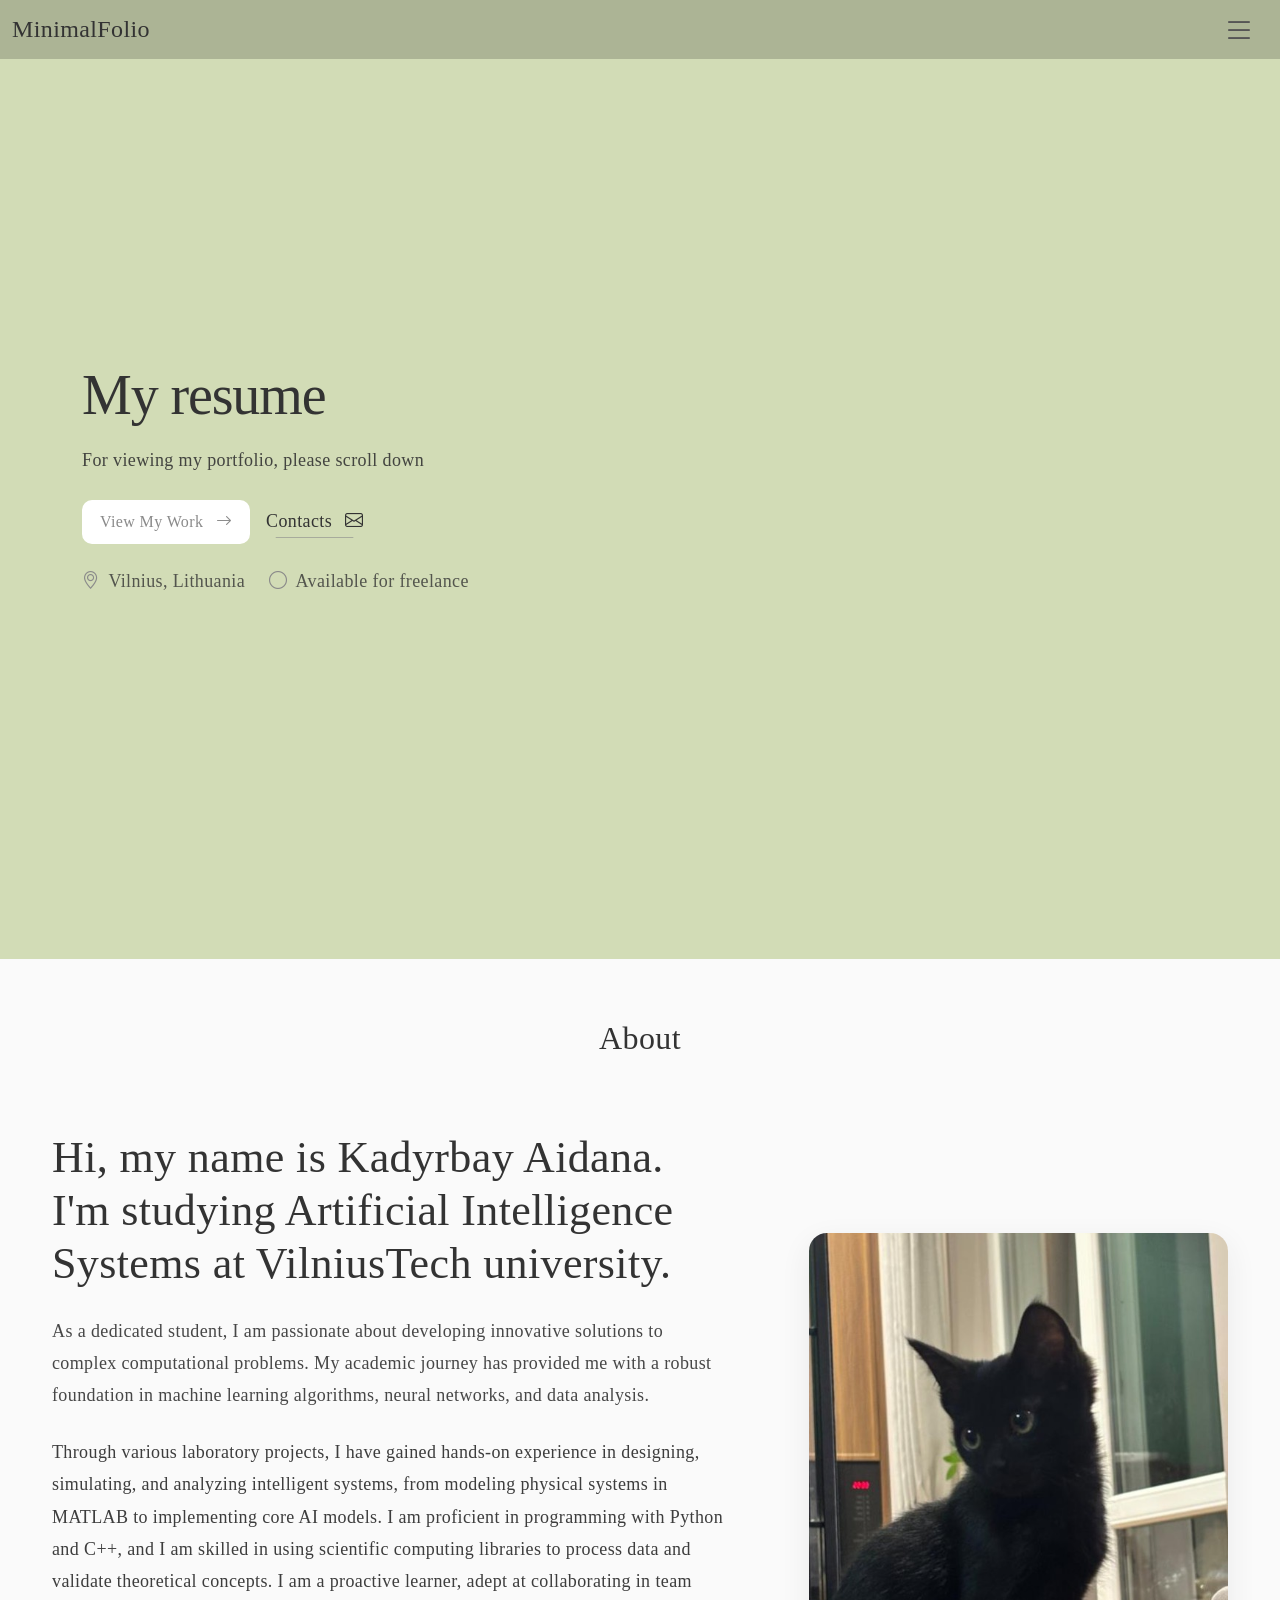
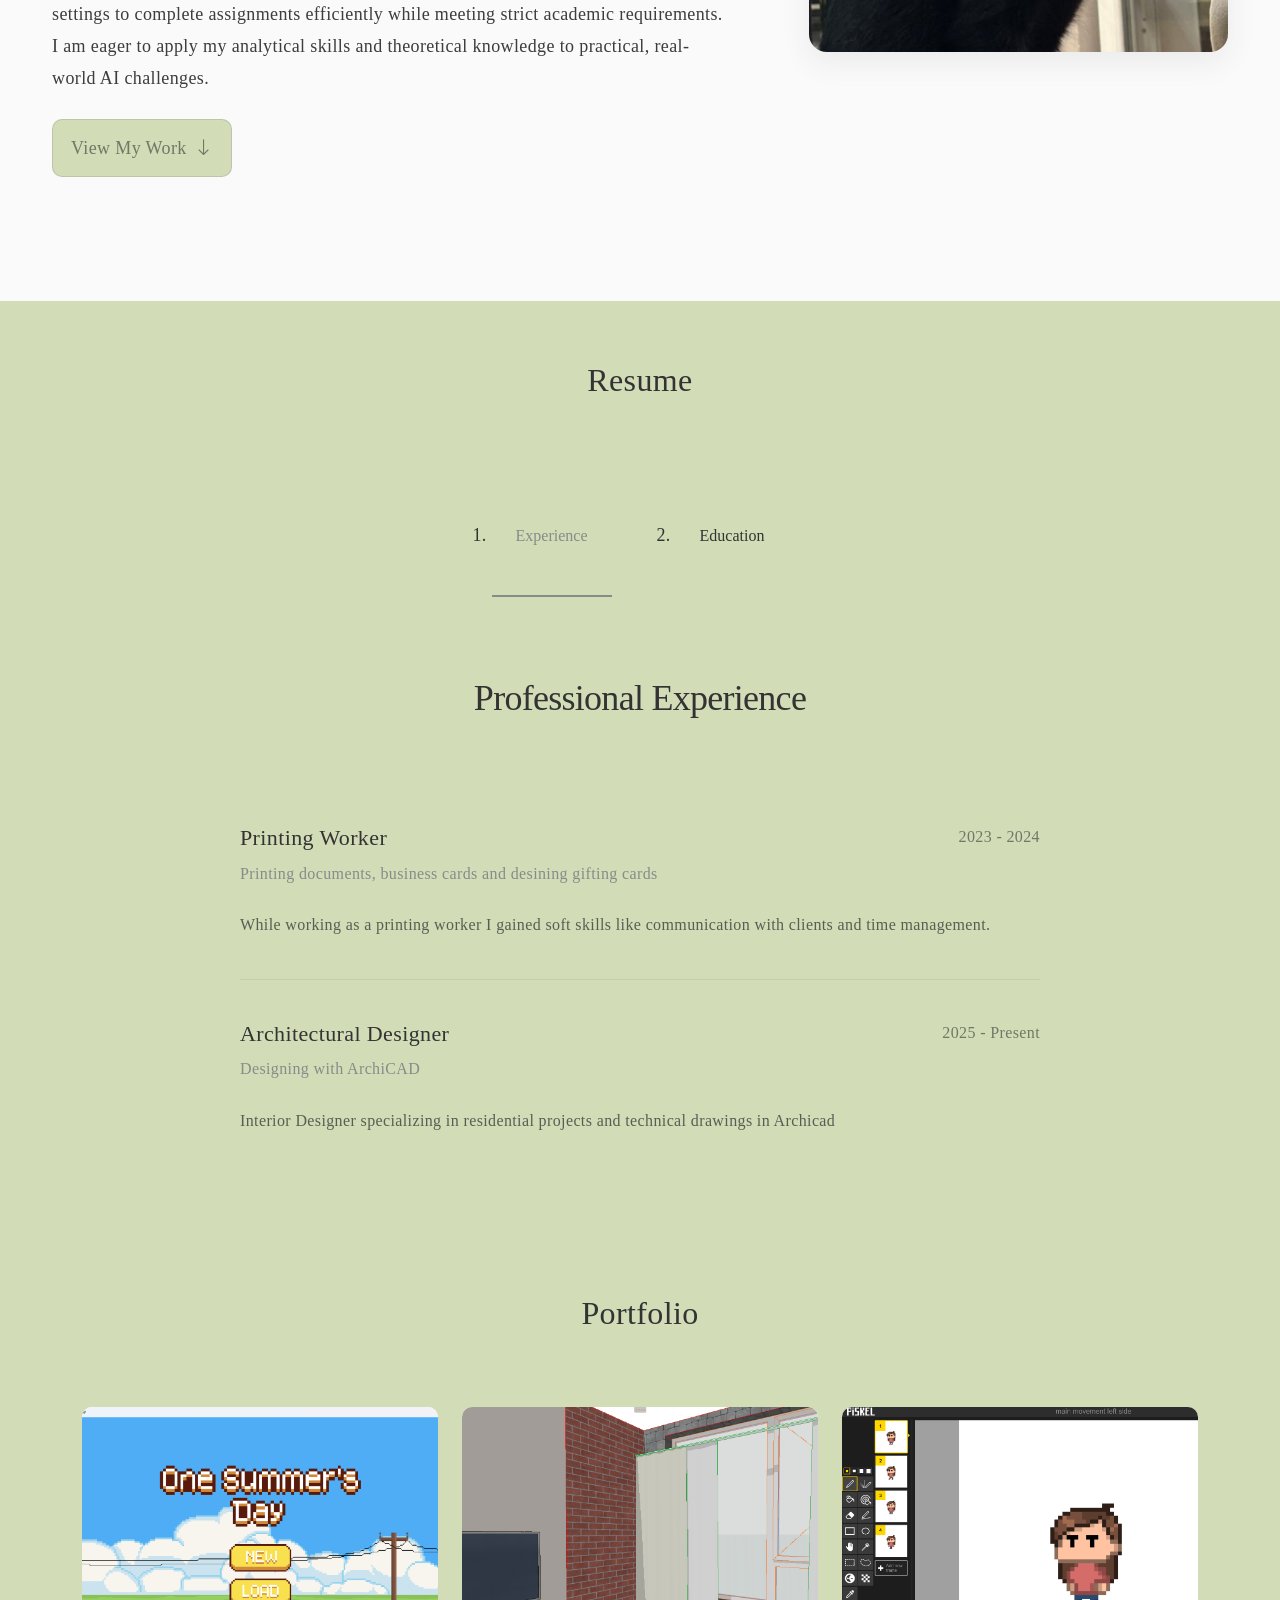
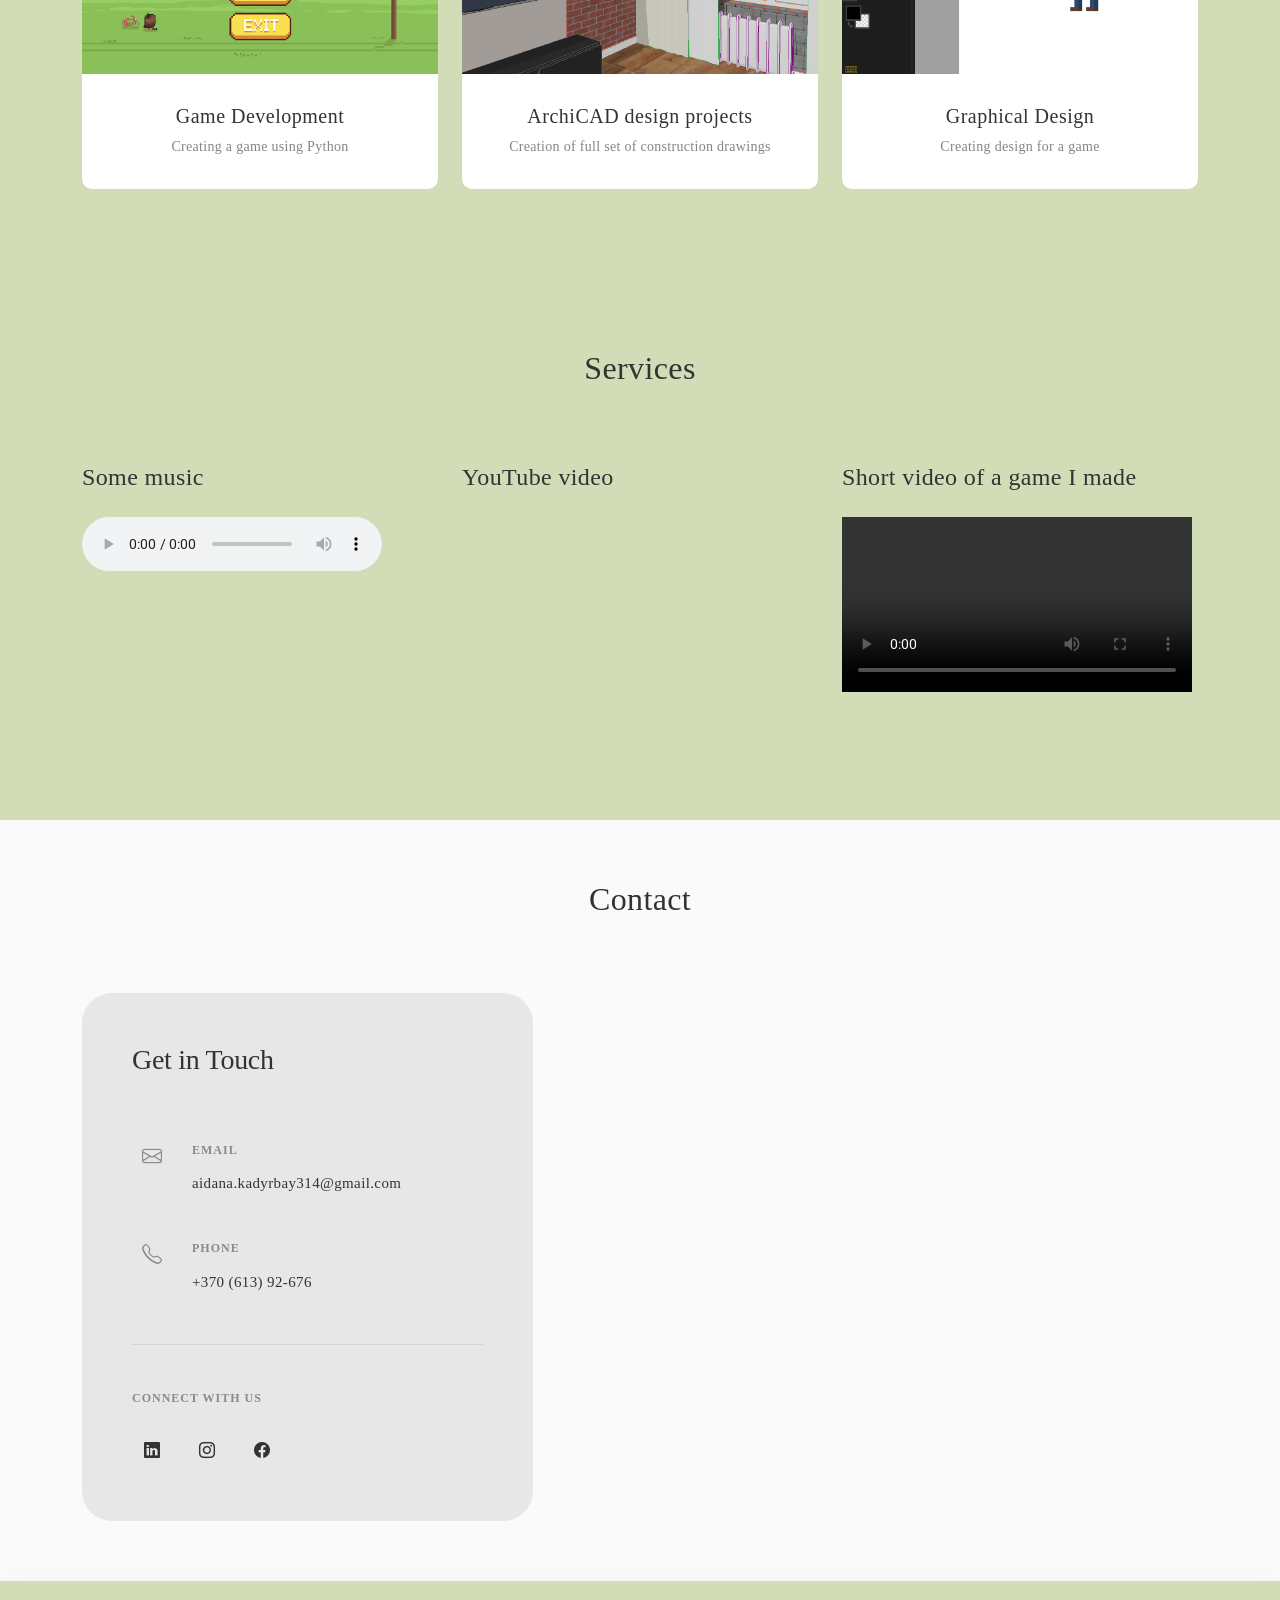
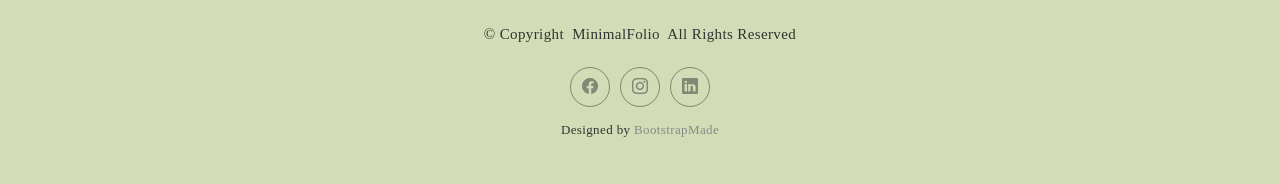
==== commit 342c59e3: "Add custom CSS and loader to index.html" ====
--- a/index.html
+++ b/index.html
@@ -33,6 +33,7 @@
 
   <!-- Main CSS File -->
   <link href="assets/css/main.css" rel="stylesheet">
+  <link href="assets/css/custom.css" rel="stylesheet">
 
 </head>
 
@@ -45,6 +46,7 @@
         <!-- Uncomment the line below if you also wish to use an image logo -->
         <!-- <img src="assets/img/logo.webp" alt=""> -->
         <h1 class="sitename">MinimalFolio</h1>
+        <span class="loader"></span>
       </a>
 
       <nav id="navmenu" class="navmenu">
@@ -73,6 +75,8 @@
     <!-- Hero Section -->
     <section id="hero" class="hero section">
 
+      <div class="movingobj"></div>
+
       <div class="container" data-aos="fade-up" data-aos-delay="100">
 
         <div class="row align-items-center gx-5 gy-5">
--- a/assets/css/main.css
+++ b/assets/css/main.css
@@ -204,14 +204,18 @@
   overflow: hidden;
 }
 
-.navmenu ul {
+.navmenu ul::first-line {
   display: block;
-  list-style: none;
+  list-style-type: circle;
   padding: 10px 0;
   margin: 0;
   overflow-y: auto;
-  transition: 0.3s;
+  transition: 0.2s;
   z-index: 998;
+}
+
+.navmenu ul ol{
+  list-style-type: none;
 }
 
 .navmenu a,
@@ -219,10 +223,10 @@
   color: var(--nav-dropdown-color);
   padding: 10px 20px;
   font-family: var(--nav-font);
-  font-size: 20px;
+  font-size: 16px;
   font-weight: 100;
-  display: flex;
-  align-items: center;
+  display:block;
+  align-items:normal;
   justify-content: space-between;
   white-space: nowrap;
   transition: 0.2s;
@@ -1083,6 +1087,10 @@
   }
 }
 
+.resume ol {
+  list-style-type: decimal;
+}
+
 .resume .resume-navigation .nav-item .nav-link {
   background: none;
   border: none;
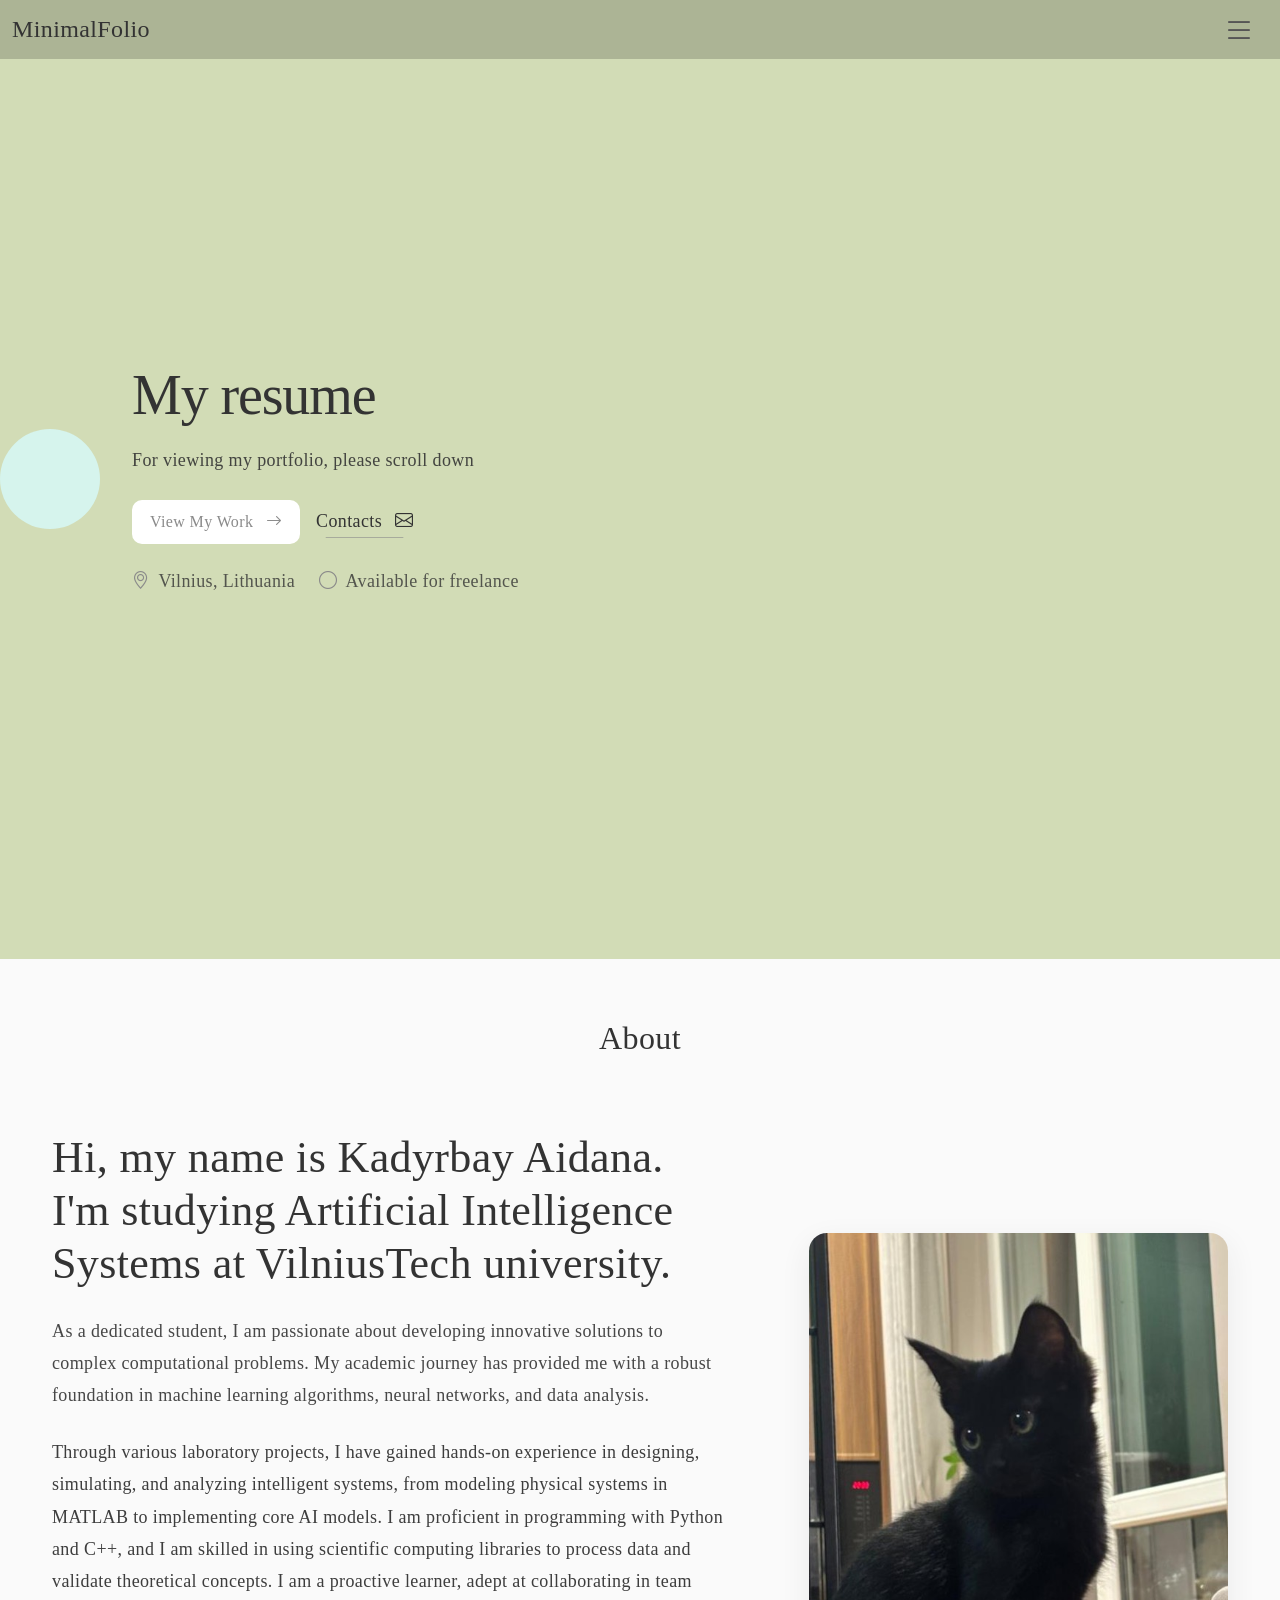
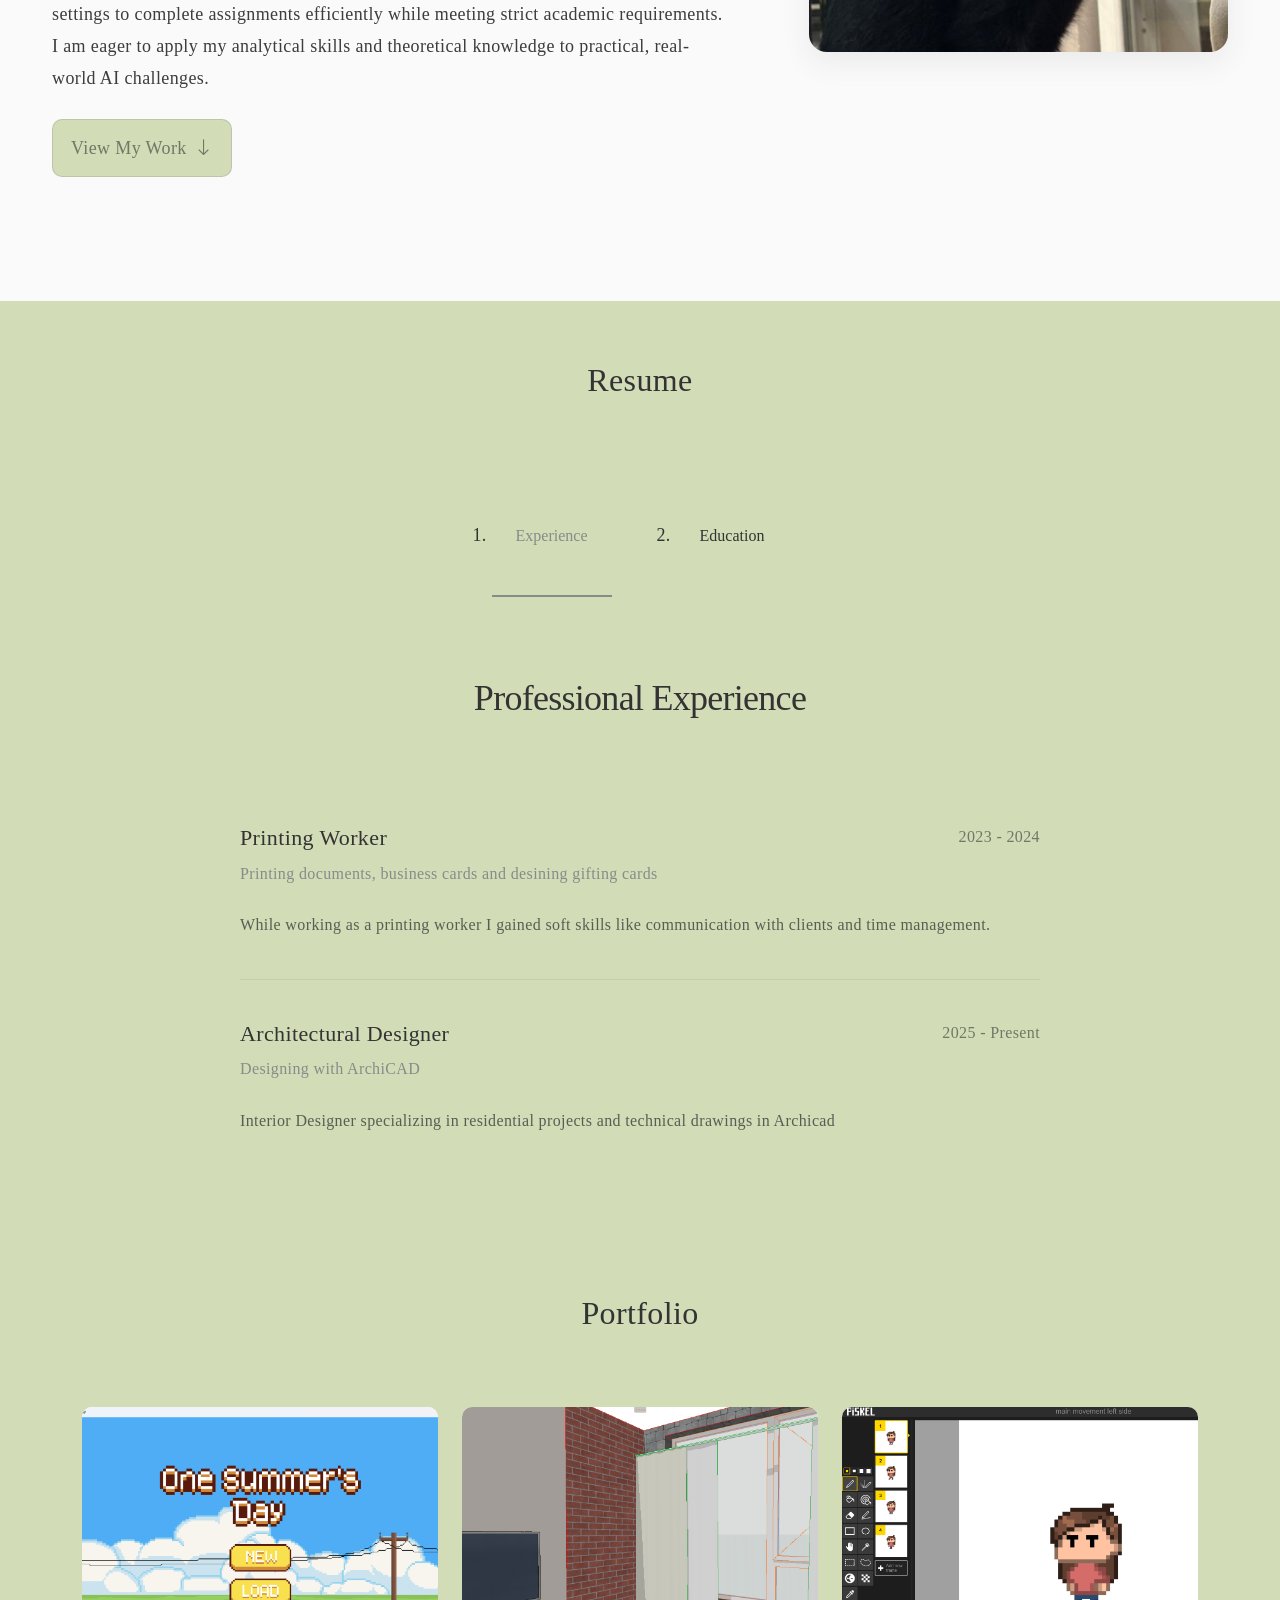
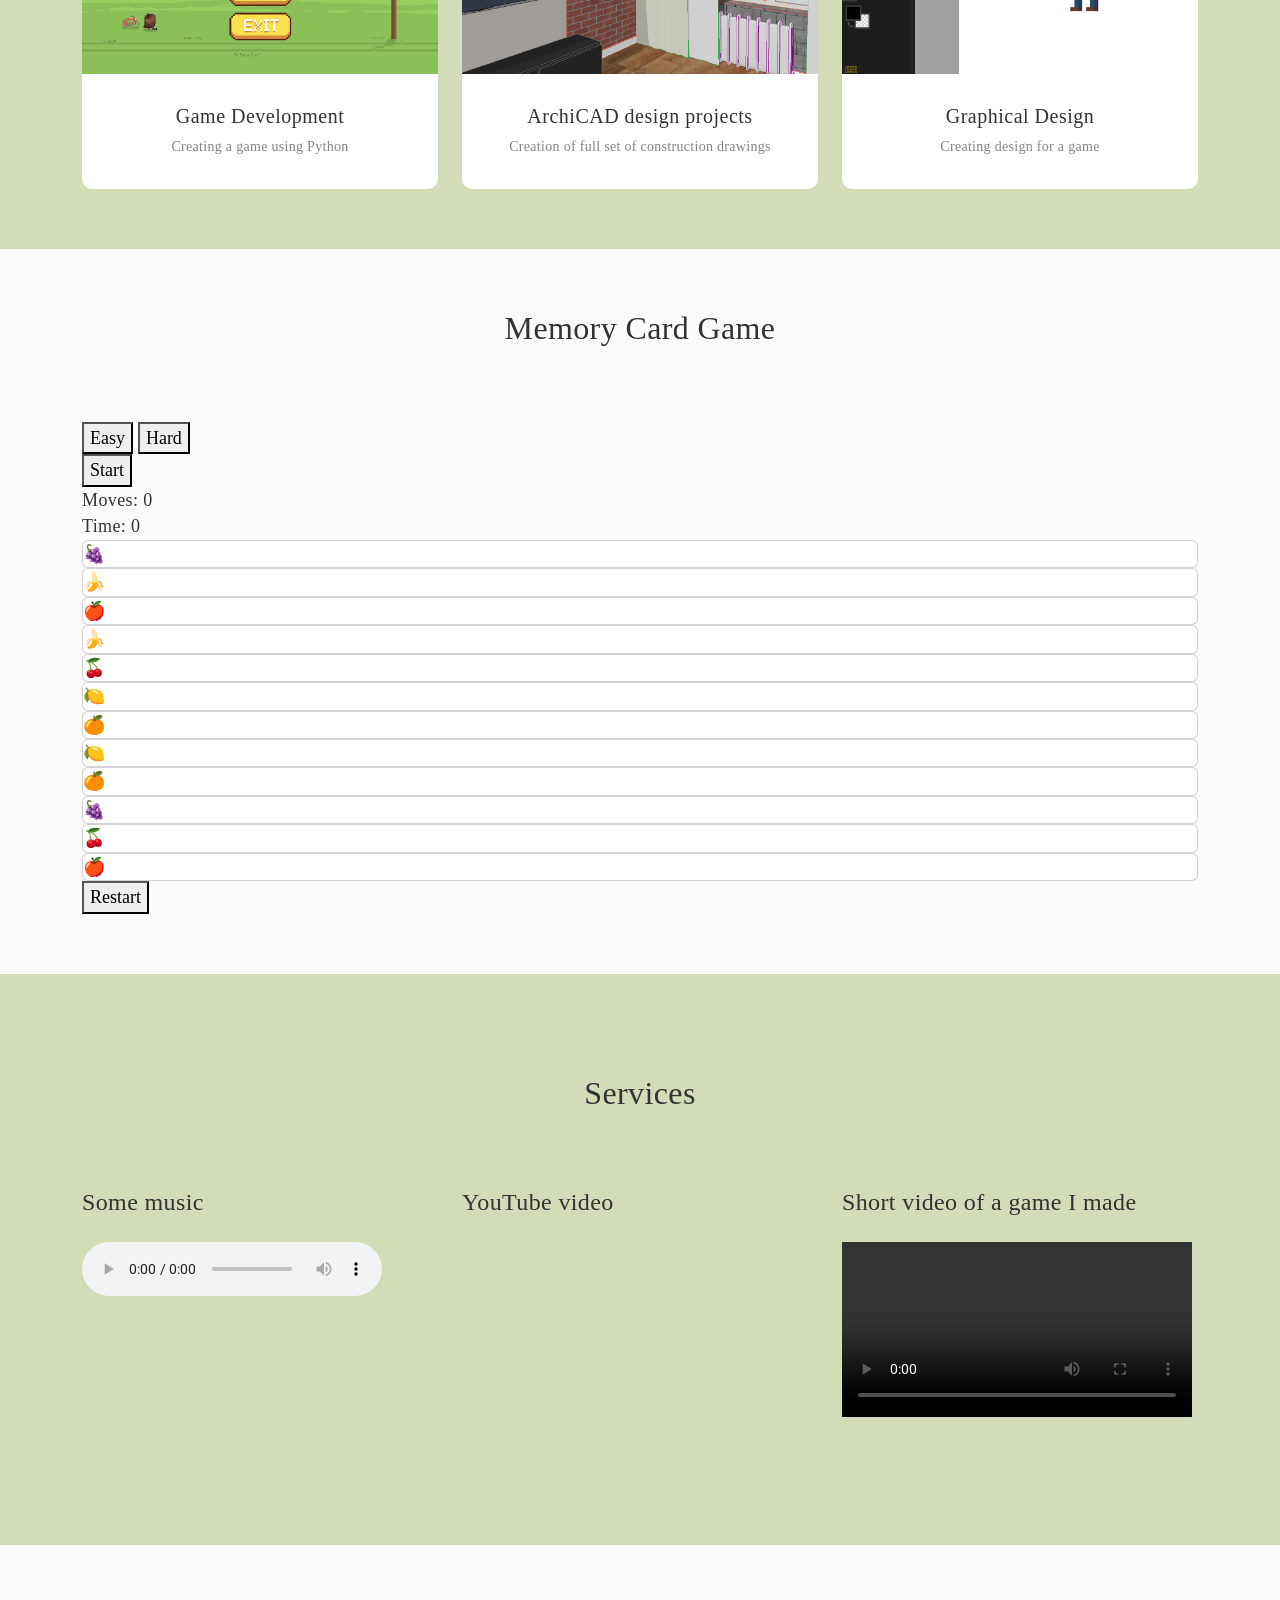
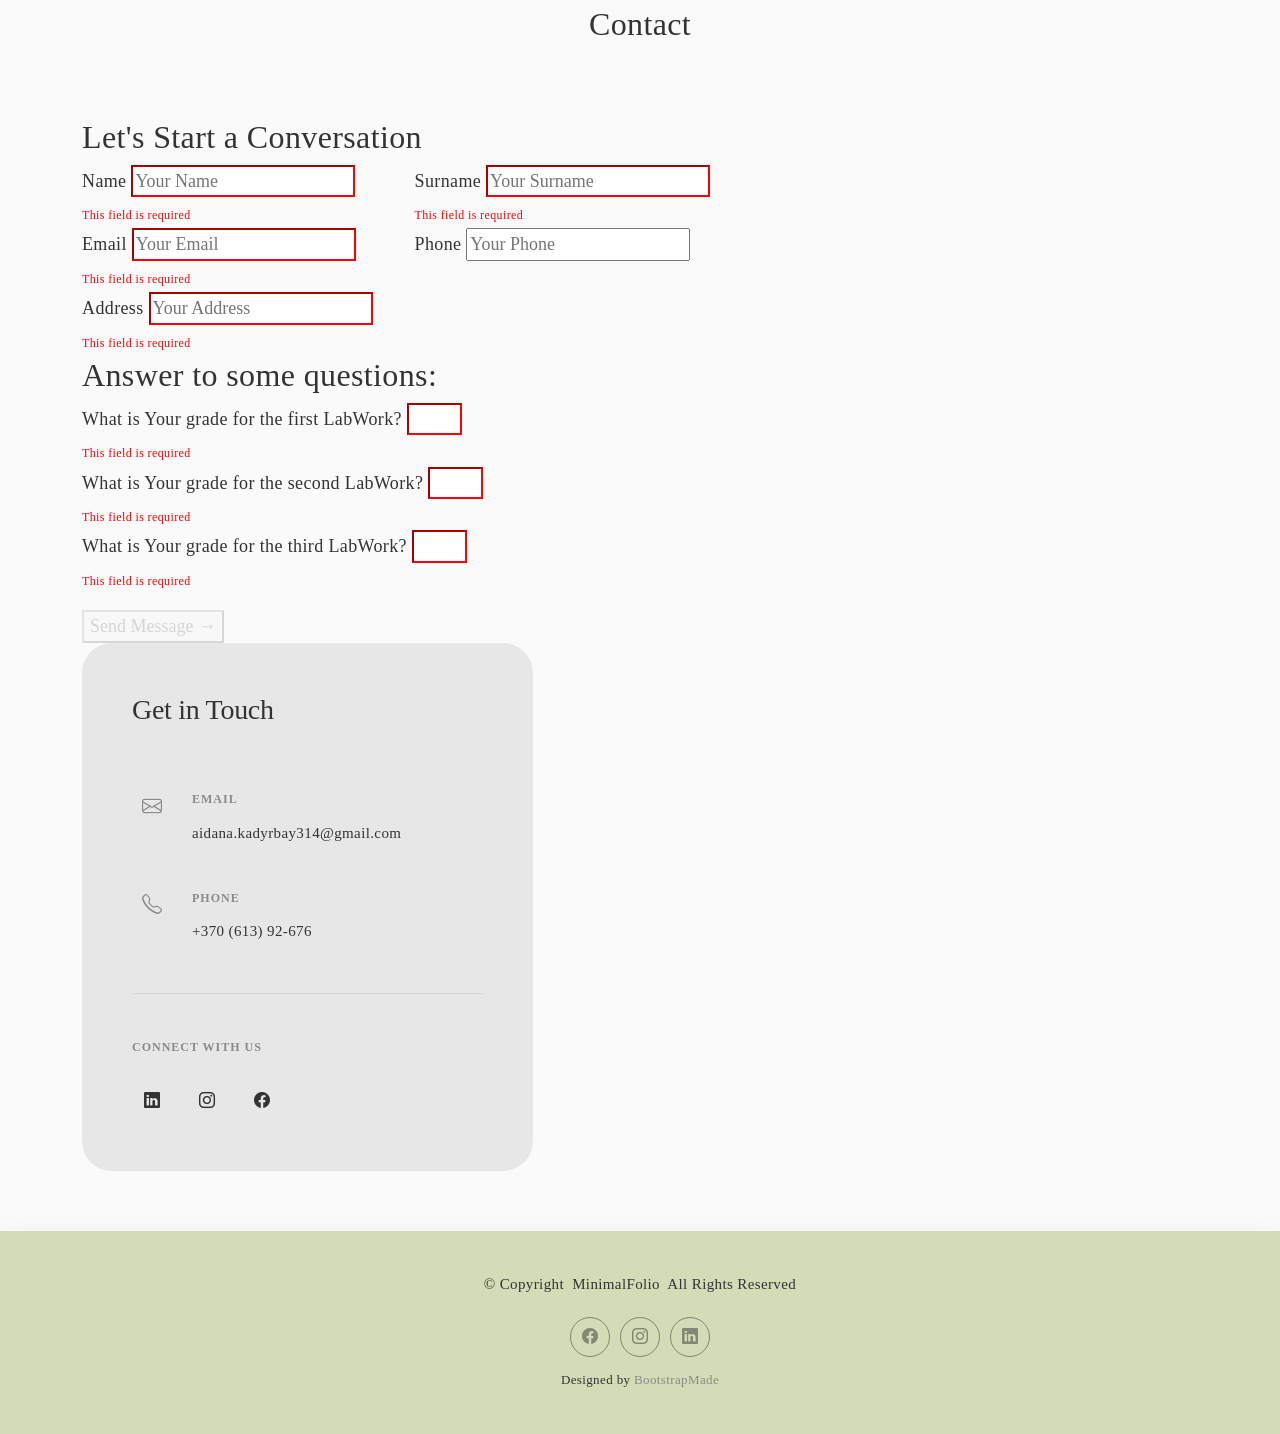
==== commit 952b7595: "Add Memory Card Game section and contact form Added a Memory Card Game section with difficulty optio" ====
--- a/index.html
+++ b/index.html
@@ -307,7 +307,34 @@
 
     </section><!-- /Portfolio Section -->
 
-    <!-- Testimonials Section -->
+    <!-- Memory Card Game Section -->
+    <section id="game" class="game section light-background">
+      <div class="game section-title" data-aos="fade-up">
+        <h2>Memory Card Game</h2>
+      </div>
+
+      <div class="container" data-aos="fade-up" data-aos-delay="100">
+        <div class="difficulty">
+          <button class="btn-game">Easy</button>
+          <button class="btn-game">Hard</button>
+        </div>
+
+        <div class="actions">
+          <button class="btn-game" onclick = start()>Start</button>
+          <div class="stats">
+            <div class="moves">Moves: 0</div>
+            <div class="timer">Time: 0</div>
+          </div>
+        </div>
+
+        <div class="grid-container"></div>
+
+        <div class="actions">
+          <button class="btn-game" onclick = restart()>Restart</button>
+        </div>
+      </div>
+
+    </section>
     
 
     <!-- Services Section -->
@@ -361,6 +388,87 @@
 
       <div class="container" data-aos="fade-up" data-aos-delay="100">
         <div class="row align-items-stretch">
+          <div class="col-lg-7 order-lg-1 order-2" data-aos="fade-right" data-aos-delay="200">
+            <div class="contact-form-container">
+              <div class="form-intro">
+                <h2>Let's Start a Conversation</h2>
+              </div>
+
+              <form class="php-email-form contact-form">
+                <div class="row">
+                  <div class="col-md-6">
+                    <div class="form-field">
+                      <label for="userName" class="field-label">Name</label>
+                      <input type="text" name="name" class="form-input" id="userName" placeholder="Your Name" required="">
+                    </div>
+                  </div>
+
+                  <div class="col-md-6">
+                    <div class="form-field">
+                      <label for="userSurname" class="field-label">Surname</label>
+                      <input type="text" name="surname" class="form-input" id="userSurname" placeholder="Your Surname" required="">
+                    </div>
+                  </div>
+
+                  <div class="col-md-6">
+                    <div class="form-field">
+                      <label for="userEmail" class="field-label">Email</label>
+                      <input type="email" class="form-input" name="email" id="userEmail" placeholder="Your Email" required="">
+                    </div>
+                  </div>
+
+                  <div class="col-md-6">
+                    <div class="form-field">
+                      <label for="userPhone" class="field-label">Phone</label>
+                      <input type="tel" class="form-input" name="phone" id="userPhone" placeholder="Your Phone">
+                    </div>
+                  </div>
+
+                  <div class="col-md-6">
+                    <div class="form-field">
+                      <label for="userAddress" class="field-label">Address</label>
+                      <input type="text" class="form-input" name="address" id="userAddress" placeholder="Your Address">
+                    </div>
+                  </div>
+                </div>
+                <div class="form-intro">
+                  <h2>Answer to some questions:</h2>
+                </div>
+
+                <div class="form-field message-field">
+                  <label for="labGrade1" class="field-label">What is Your grade for the first LabWork?</label>
+                  <input type="number" class="form-input" name = "labGrade1" id="labGrade1" max="10" min="1" required="">
+                </div>
+
+                <div class="form-field message-field">
+                  <label for="labGrade2" class="field-label">What is Your grade for the second LabWork?</label>
+                  <input type="number" class="form-input" name = "labGrade2" id="labGrade2" max="10" min="1" required="">
+                </div>
+
+                <div class="form-field message-field">
+                  <label for="labGrade3" class="field-label">What is Your grade for the third LabWork?</label>
+                  <input type="number" class="form-input" name = "labGrade3" id="labGrade3" max="10" min="1" required="">
+                </div>
+
+                <div class="my-3">
+                  <div class="loading">Loading</div>
+                  <div class="error-message"></div>
+                  <div class="sent-message">Your message has been sent. Thank you!</div>
+                </div>
+
+                <button type="submit" class="send-button">
+                  Send Message
+                  <span class="button-arrow">→</span>
+                </button>
+              </form>
+            </div>
+          </div>
+        </div>
+      </div>
+
+      <div class="container" data-aos="fade-up" data-aos-delay="100">
+        <div class="row align-items-stretch">
+            
           <div class="col-lg-5 order-lg-2 order-1" data-aos="fade-left" data-aos-delay="300">
             <div class="contact-sidebar">
               <div class="contact-header">
@@ -445,7 +553,6 @@
 
   <!-- Vendor JS Files -->
   <script src="assets/vendor/bootstrap/js/bootstrap.bundle.min.js"></script>
-  <script src="assets/vendor/php-email-form/validate.js"></script>
   <script src="assets/vendor/aos/aos.js"></script>
   <script src="assets/vendor/typed.js/typed.umd.js"></script>
   <script src="assets/vendor/waypoints/noframework.waypoints.js"></script>
@@ -456,6 +563,8 @@
 
   <!-- Main JS File -->
   <script src="assets/js/main.js"></script>
+  <script src="assets/js/custom.js"></script>
+  <script src="assets/js/game.js"></script>
 
 </body>
 
--- a/assets/css/main.css
+++ b/assets/css/main.css
@@ -639,7 +639,7 @@
   background-color: var(--surface-color);
   padding: 10px 18px;
   border-radius: 10px;
-  transition: all 0.3s ease-in-out;
+  transition: all 0.2s ease-in-out;
 }
 
 .hero .btn-ghost:hover,
--- a/assets/css/custom.css
+++ b/assets/css/custom.css
@@ -0,0 +1,79 @@
+/*--------------------------------------------------------------
+# Button animation
+--------------------------------------------------------------*/
+
+.hero .btn-ghost:hover,
+.scroll-top:hover,
+.about .intro-content .cta-group .btn-ghost:hover {
+    animation: movek .5s;
+}
+
+@keyframes movek {
+    0% {transform: scale(1)}
+    50% {transform: scale(0.9)}
+    100% {transform: scale(1);}
+}
+
+/*--------------------------------------------------------------
+# Loader animation
+--------------------------------------------------------------*/
+
+.loader {
+  font-size: 4px;
+  width: 3px;
+  height: 3px;
+  border-radius: 50%;
+  position: absolute;
+  left: 160px;
+  text-indent: -9999em;
+  animation: mulShdSpin 1.1s infinite ease;
+  transform: translateZ(0);
+}
+@keyframes mulShdSpin {
+  0%,
+  100% {
+    box-shadow: 0em -2.6em 0em 0em #ffffff, 1.8em -1.8em 0 0em rgba(255,255,255, 0.2), 2.5em 0em 0 0em rgba(255,255,255, 0.2), 1.75em 1.75em 0 0em rgba(255,255,255, 0.2), 0em 2.5em 0 0em rgba(255,255,255, 0.2), -1.8em 1.8em 0 0em rgba(255,255,255, 0.2), -2.6em 0em 0 0em rgba(255,255,255, 0.5), -1.8em -1.8em 0 0em rgba(255,255,255, 0.7);
+  }
+  12.5% {
+    box-shadow: 0em -2.6em 0em 0em rgba(255,255,255, 0.7), 1.8em -1.8em 0 0em #ffffff, 2.5em 0em 0 0em rgba(255,255,255, 0.2), 1.75em 1.75em 0 0em rgba(255,255,255, 0.2), 0em 2.5em 0 0em rgba(255,255,255, 0.2), -1.8em 1.8em 0 0em rgba(255,255,255, 0.2), -2.6em 0em 0 0em rgba(255,255,255, 0.2), -1.8em -1.8em 0 0em rgba(255,255,255, 0.5);
+  }
+  25% {
+    box-shadow: 0em -2.6em 0em 0em rgba(255,255,255, 0.5), 1.8em -1.8em 0 0em rgba(255,255,255, 0.7), 2.5em 0em 0 0em #ffffff, 1.75em 1.75em 0 0em rgba(255,255,255, 0.2), 0em 2.5em 0 0em rgba(255,255,255, 0.2), -1.8em 1.8em 0 0em rgba(255,255,255, 0.2), -2.6em 0em 0 0em rgba(255,255,255, 0.2), -1.8em -1.8em 0 0em rgba(255,255,255, 0.2);
+  }
+  37.5% {
+    box-shadow: 0em -2.6em 0em 0em rgba(255,255,255, 0.2), 1.8em -1.8em 0 0em rgba(255,255,255, 0.5), 2.5em 0em 0 0em rgba(255,255,255, 0.7), 1.75em 1.75em 0 0em #ffffff, 0em 2.5em 0 0em rgba(255,255,255, 0.2), -1.8em 1.8em 0 0em rgba(255,255,255, 0.2), -2.6em 0em 0 0em rgba(255,255,255, 0.2), -1.8em -1.8em 0 0em rgba(255,255,255, 0.2);
+  }
+  50% {
+    box-shadow: 0em -2.6em 0em 0em rgba(255,255,255, 0.2), 1.8em -1.8em 0 0em rgba(255,255,255, 0.2), 2.5em 0em 0 0em rgba(255,255,255, 0.5), 1.75em 1.75em 0 0em rgba(255,255,255, 0.7), 0em 2.5em 0 0em #ffffff, -1.8em 1.8em 0 0em rgba(255,255,255, 0.2), -2.6em 0em 0 0em rgba(255,255,255, 0.2), -1.8em -1.8em 0 0em rgba(255,255,255, 0.2);
+  }
+  62.5% {
+    box-shadow: 0em -2.6em 0em 0em rgba(255,255,255, 0.2), 1.8em -1.8em 0 0em rgba(255,255,255, 0.2), 2.5em 0em 0 0em rgba(255,255,255, 0.2), 1.75em 1.75em 0 0em rgba(255,255,255, 0.5), 0em 2.5em 0 0em rgba(255,255,255, 0.7), -1.8em 1.8em 0 0em #ffffff, -2.6em 0em 0 0em rgba(255,255,255, 0.2), -1.8em -1.8em 0 0em rgba(255,255,255, 0.2);
+  }
+  75% {
+    box-shadow: 0em -2.6em 0em 0em rgba(255,255,255, 0.2), 1.8em -1.8em 0 0em rgba(255,255,255, 0.2), 2.5em 0em 0 0em rgba(255,255,255, 0.2), 1.75em 1.75em 0 0em rgba(255,255,255, 0.2), 0em 2.5em 0 0em rgba(255,255,255, 0.5), -1.8em 1.8em 0 0em rgba(255,255,255, 0.7), -2.6em 0em 0 0em #ffffff, -1.8em -1.8em 0 0em rgba(255,255,255, 0.2);
+  }
+  87.5% {
+    box-shadow: 0em -2.6em 0em 0em rgba(255,255,255, 0.2), 1.8em -1.8em 0 0em rgba(255,255,255, 0.2), 2.5em 0em 0 0em rgba(255,255,255, 0.2), 1.75em 1.75em 0 0em rgba(255,255,255, 0.2), 0em 2.5em 0 0em rgba(255,255,255, 0.2), -1.8em 1.8em 0 0em rgba(255,255,255, 0.5), -2.6em 0em 0 0em rgba(255,255,255, 0.7), -1.8em -1.8em 0 0em #ffffff;
+  }
+}
+
+/*--------------------------------------------------------------
+# Animated gradient background
+--------------------------------------------------------------*/
+
+.hero .movingobj {
+  width: 100px;
+  height: 100px;
+  background: #D6F4ED;
+  position: relative;
+  border-radius: 50%;
+  animation: mymove 4s infinite;
+}
+
+@keyframes mymove {
+  0%   {top: -50px; left: 1000px; background: #E3E3E3;}
+  25%  {top: -50px; left: 1200px; background: #87BAC3;}
+  50%  {top: 70px; left: 1200px; background: #53629E;}
+  75%  {top: 70px; left: 1000px; background: #473472;}
+  100% {top: -50px; left: 1000px; background: #E3E3E3;}
+}
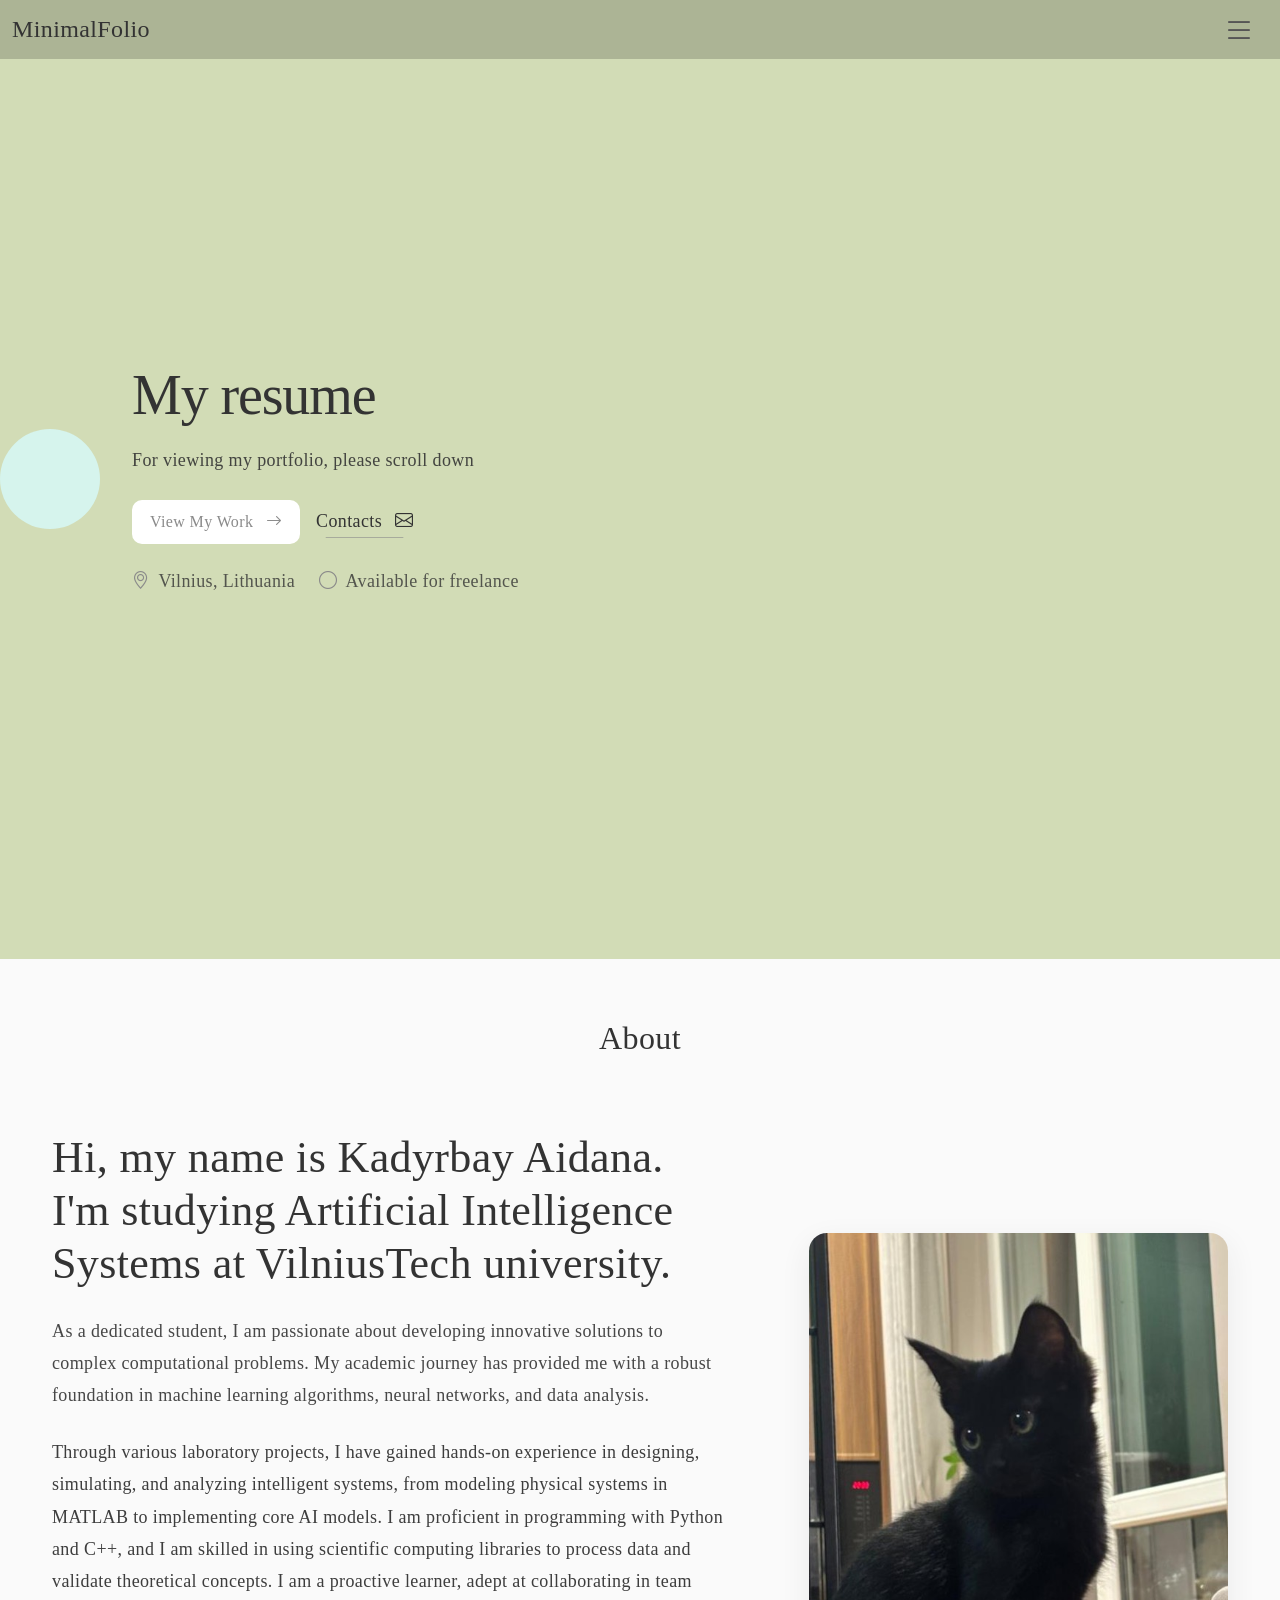
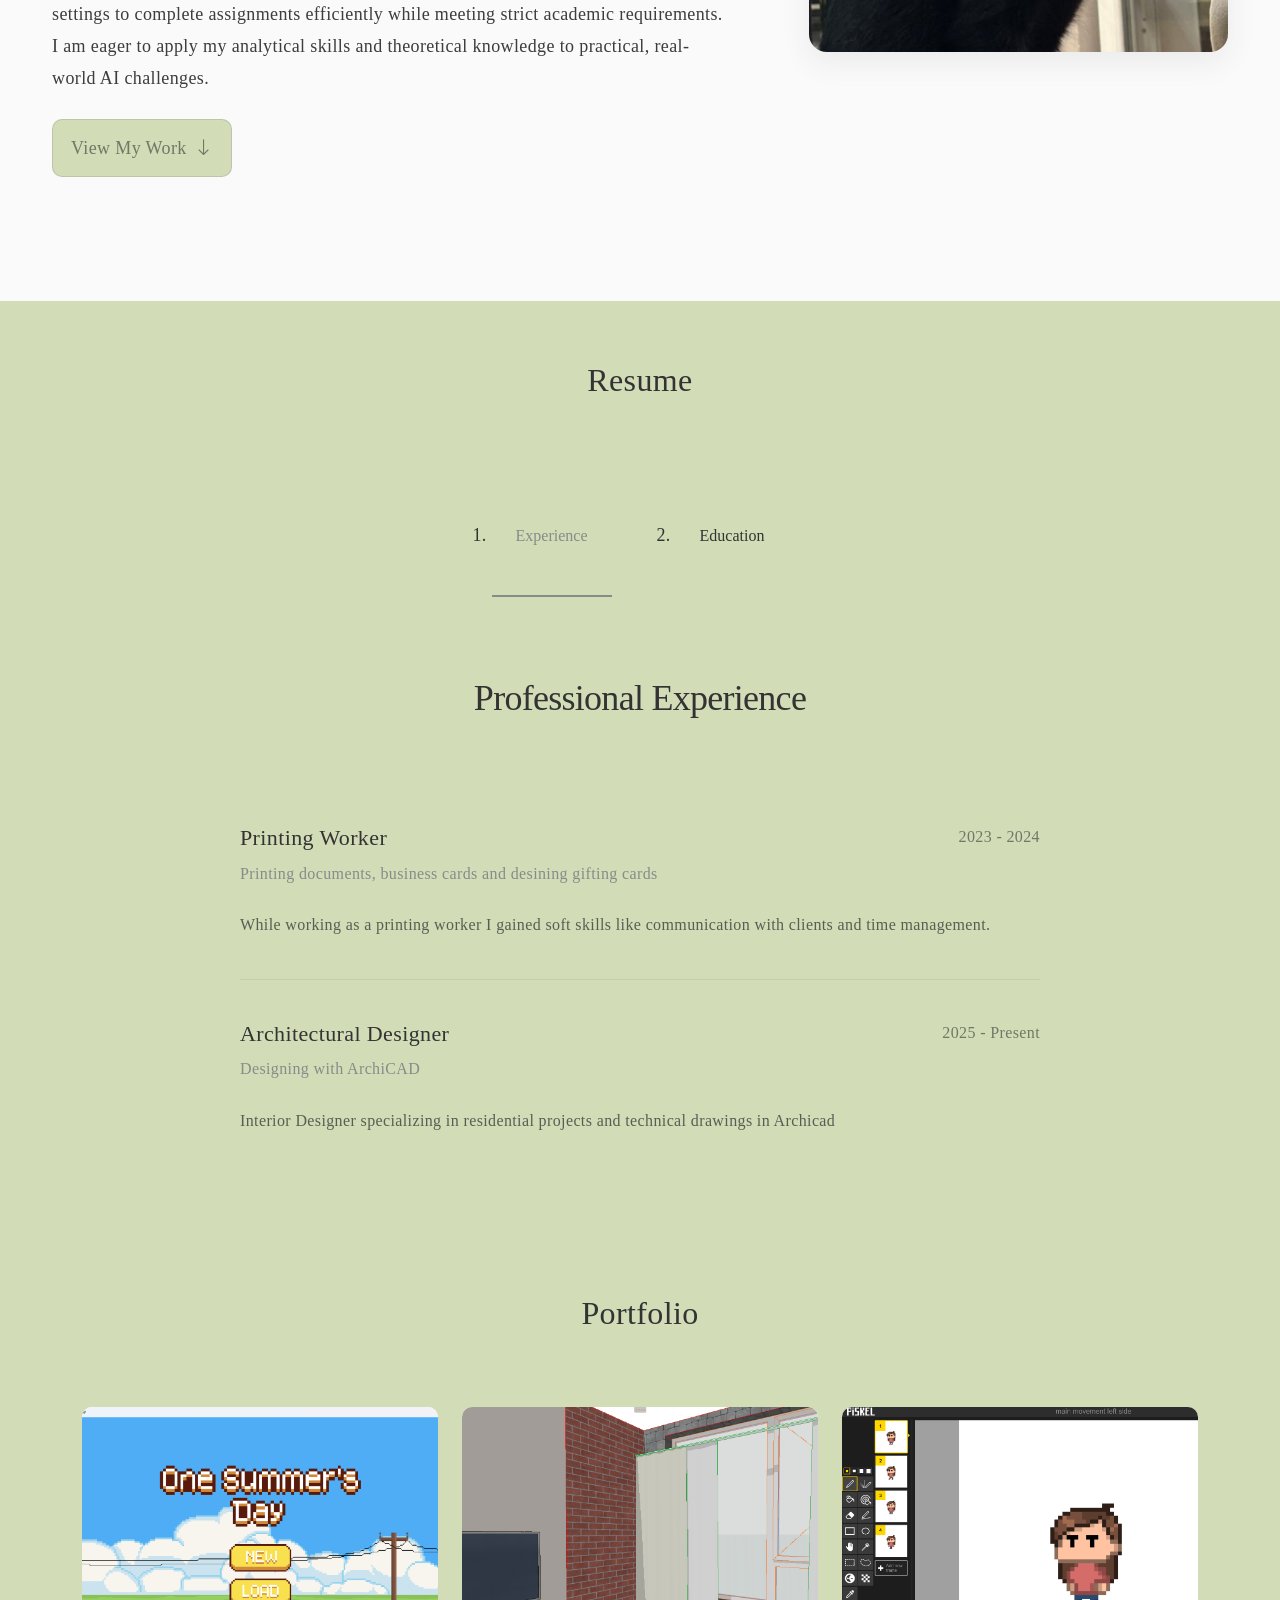
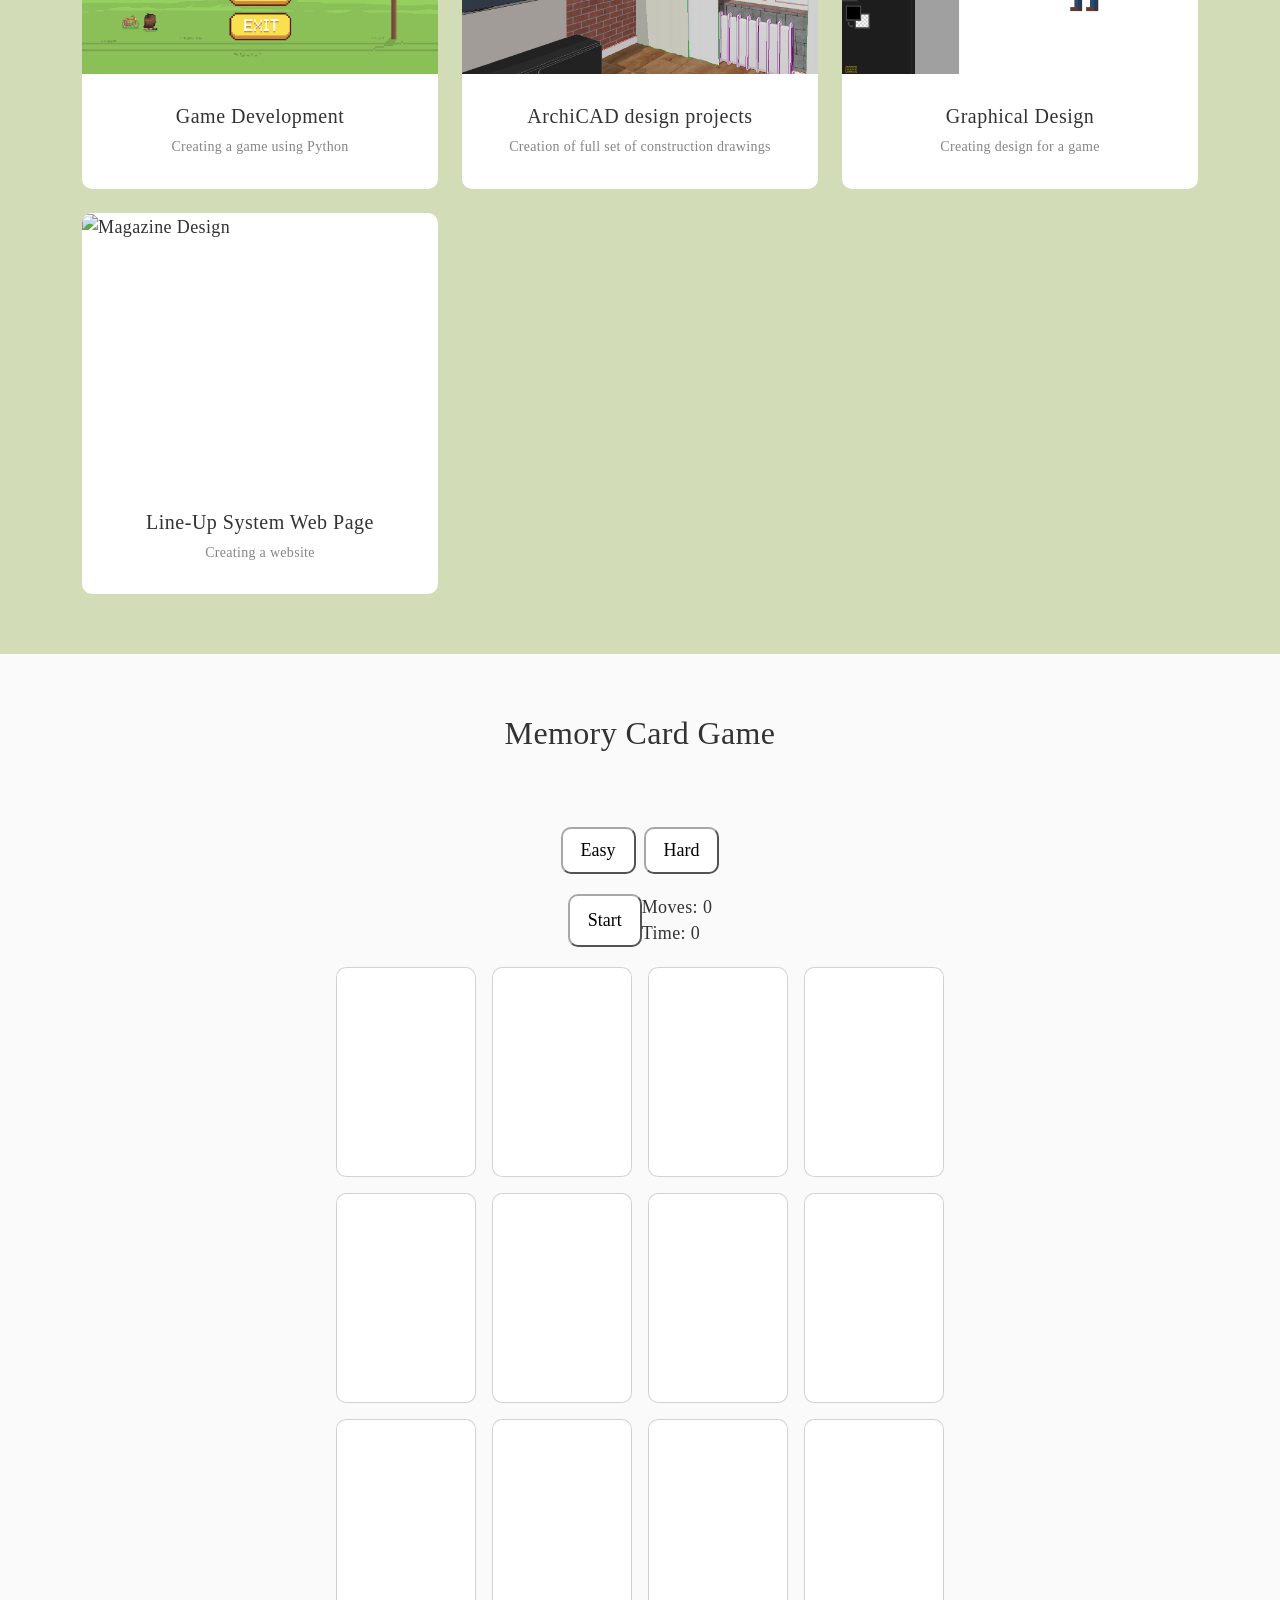
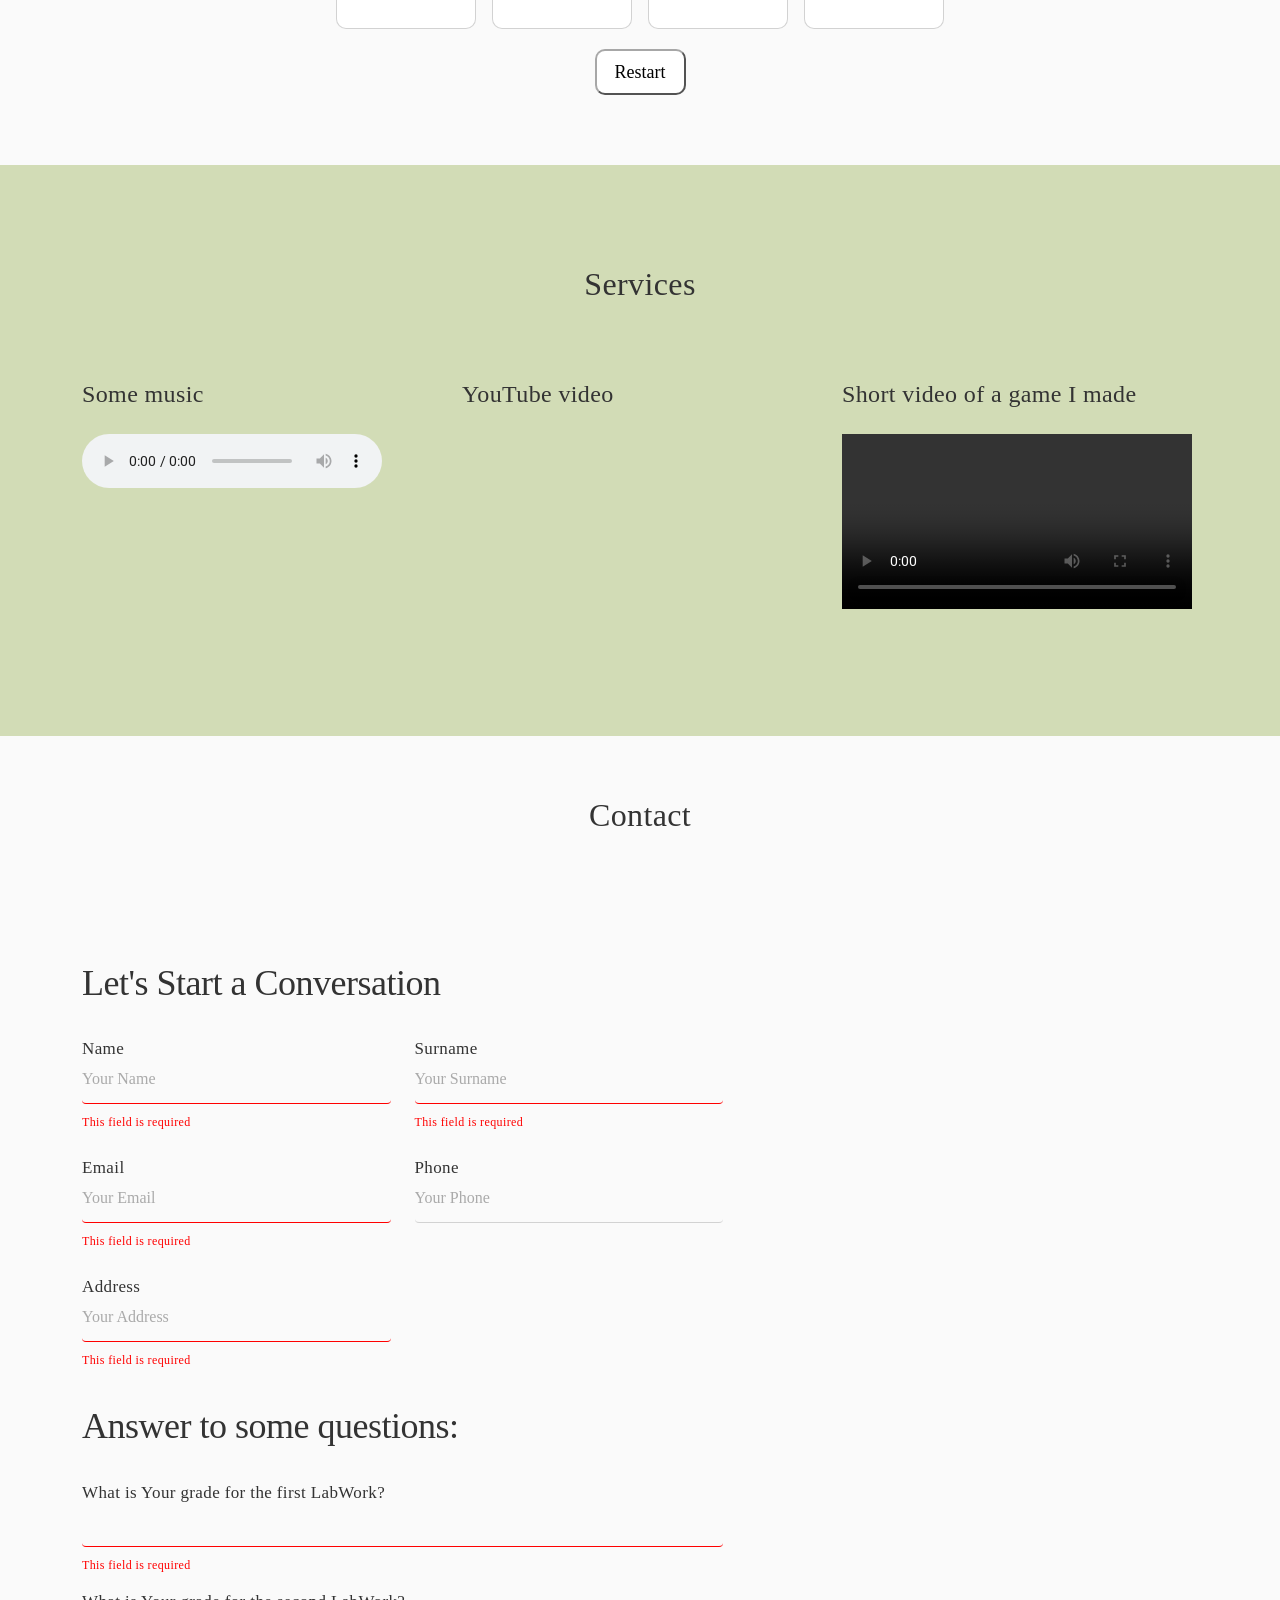
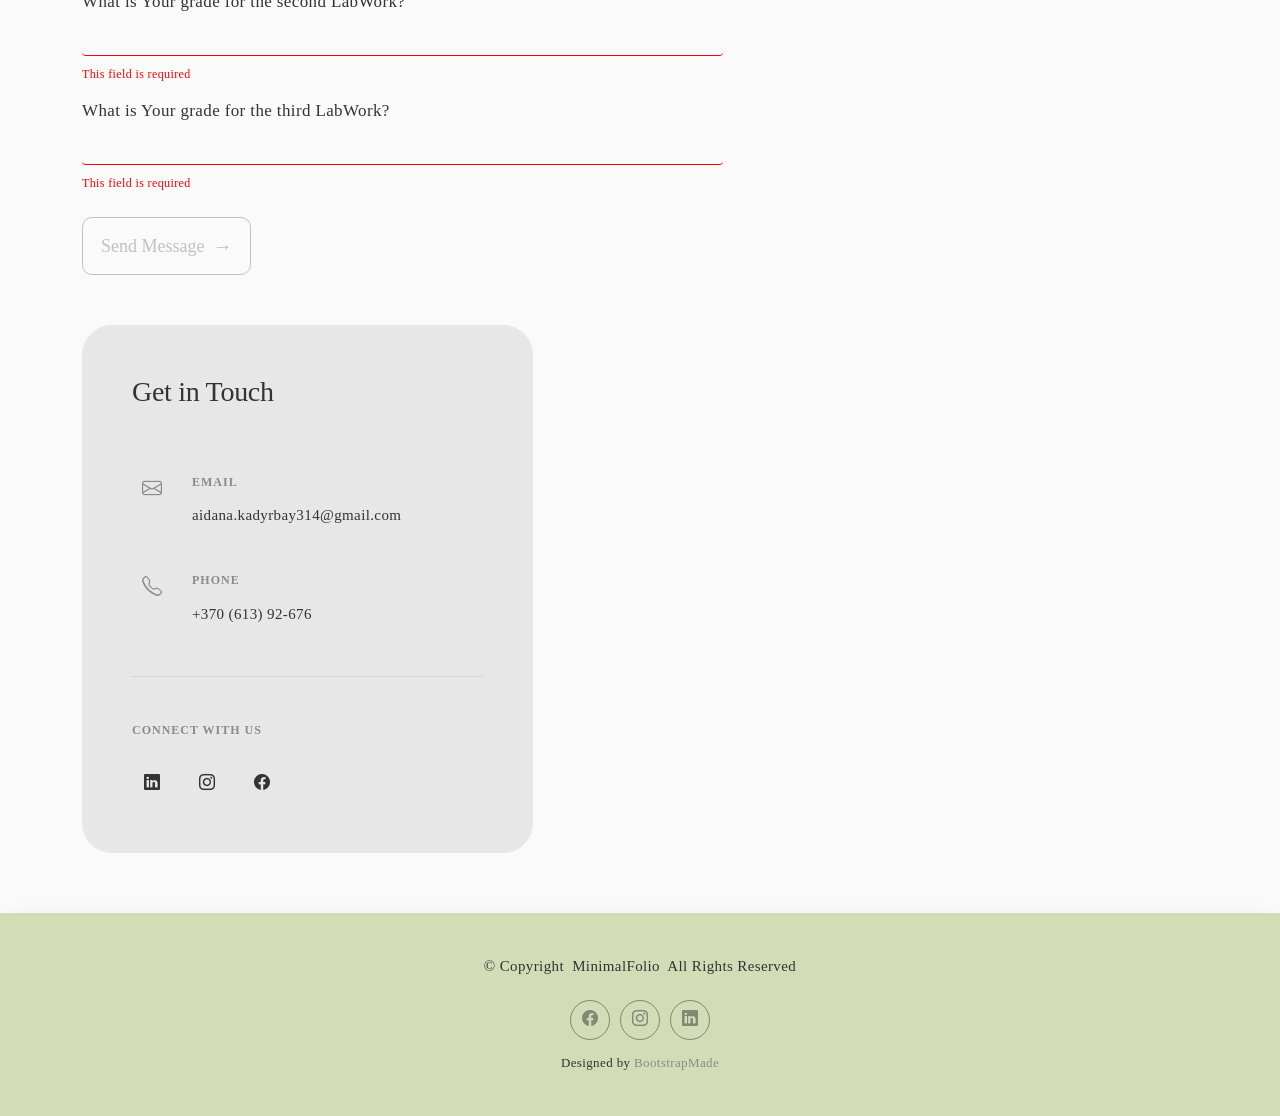
==== commit bca45189: "Add portfolio item for Line-Up System Web Page Added a new portfolio item for 'Line-Up System Web Pa" ====
--- a/index.html
+++ b/index.html
@@ -299,6 +299,21 @@
               </div>
             </div><!-- End Portfolio Item -->
 
+            <div class="col-lg-4 col-md-6 portfolio-item isotope-item filter-print">
+              <div class="portfolio-card">
+                <div class="image-container">
+                  <img src="assets/img/portfolio/portfolio-1.png" class="img-fluid" alt="Magazine Design" loading="lazy">
+                </div>
+                <a href="hw2/index.html"></a>
+                <div class="content">
+                  <a href="hw2/index.html">
+                    <h3>Line-Up System Web Page</h3>
+                  </a>
+                  <p>Creating a website</p>
+                </div>
+              </div>
+            </div><!-- End Portfolio Item -->
+
           </div><!-- End Portfolio Grid -->
 
         </div>
--- a/assets/css/main.css
+++ b/assets/css/main.css
@@ -1610,6 +1610,91 @@
 }
 
 /*--------------------------------------------------------------
+# Game Section
+--------------------------------------------------------------*/
+
+.game .container .difficulty {
+  display: flex;
+  justify-content: center;
+  gap: 8px;
+  padding-bottom: 10px;
+}
+
+.game .btn-game {
+  padding: 8px 18px;
+  border-radius: 10px;
+  background-color: #ffffff;
+  border-color: #a7a7a7;
+}
+
+.game .actions {
+  display: flex;
+  justify-content: center;
+  padding: 10px;
+}
+
+.game .grid-container {
+  display: grid;
+  justify-content: center;
+  grid-gap: 16px;
+  grid-template-columns: repeat(4, 140px);
+  grid-template-rows: repeat(3, calc(140px / 2 * 3));
+  padding: 10px;
+}
+
+.card {
+  height: calc(140px / 2 * 3);
+  width: 140px;
+  border-radius: 10px;
+  background-color: white;
+  position: relative;
+  transform-style: preserve-3d;
+  transition: all 0.5s ease-in-out;
+}
+
+.front-image {
+  height: 60px;
+  width: 60px;
+}
+
+.card.flipped {
+    transform: rotateY(180deg);
+}
+
+.front,
+.back {
+  backface-visibility: hidden;
+  position: absolute;
+  border-radius: 10px;
+  top: 0;
+  left: 0;
+  height: 100%;
+  width: 100%;
+}
+
+.card .front {
+  display: flex;
+  justify-content: center;
+  align-items: center;
+  transform: rotateY(180deg);
+}
+
+.card .back {
+  background-color: #d2dcb6;
+  border-color: #000000;
+  background-position: center center;
+  background-size: cover;
+  backface-visibility: hidden;
+}
+
+.emoji {
+  font-size: 48px;
+  text-align: center;
+  line-height: 1;
+}
+
+
+/*--------------------------------------------------------------
 # Services Section
 --------------------------------------------------------------*/
 .services {
@@ -1749,6 +1834,119 @@
 # Contact Section
 --------------------------------------------------------------*/
 
+.contact .contact-form-container {
+  padding: 50px 0;
+}
+
+.contact .contact-form-container .form-intro {
+  margin-bottom: 40px;
+}
+
+.contact .contact-form-container .form-intro h2 {
+  font-size: 36px;
+  font-weight: 300;
+  line-height: 1.3;
+  margin-bottom: 10px;
+  color: var(--heading-color);
+  letter-spacing: -0.5px;
+}
+
+@media (max-width: 768px) {
+  .contact .contact-form-container .form-intro h2 {
+    font-size: 28px;
+  }
+}
+
+.contact .contact-form-container .form-intro p {
+  font-size: 18px;
+  line-height: 1.7;
+  color: var(--default-color);
+  margin-bottom: 0;
+  opacity: 0.85;
+}
+
+.contact .contact-form-container .contact-form .row {
+  margin-bottom: 0px;
+}
+
+.contact .contact-form-container .contact-form .row:last-of-type {
+  margin-bottom: 0;
+}
+
+.contact .contact-form-container .contact-form .form-field {
+  position: relative;
+  margin-bottom: 30px;
+}
+
+.contact .contact-form-container .contact-form .form-field.message-field {
+  margin-bottom: 20px;
+}
+
+.contact .contact-form-container .contact-form .form-field .field-label {
+  position: absolute;
+  top: -10px;
+  left: 0;
+  font-size: 17px;
+  font-weight: 500;
+  font-family: var(--default-font);
+  color: var(--heading-color);
+  opacity: 1;
+}
+
+.contact .contact-form-container .contact-form .form-field .form-input {
+  width: 100%;
+  border: none;
+  border-bottom: 1px solid color-mix(in srgb, var(--default-color), transparent 80%);
+  background: transparent;
+  padding: 20px 0 10px 0;
+  font-size: 16px;
+  color: var(--default-color);
+  transition: all 0.3s ease;
+}
+
+.contact .contact-form-container .contact-form .form-field .form-input:focus {
+  outline: none;
+  border-bottom-color: var(--accent-color);
+  background: transparent;
+}
+
+.contact .contact-form-container .contact-form .form-field .form-input::placeholder {
+  color: color-mix(in srgb, var(--default-color), transparent 60%);
+  opacity: 1;
+}
+
+.contact .contact-form-container .contact-form .form-field .message-input {
+  resize: vertical;
+  min-height: 5px;
+  font-family: inherit;
+  padding-top: 25px;
+}
+
+.contact .contact-form-container .contact-form .send-button {
+  background: transparent;
+  border: 1px solid var(--accent-color);
+  color: var(--accent-color);
+  padding: 15px 18px;
+  border-radius: 10px;
+  font-size: 18px;
+  font-weight: 500;
+  display: inline-flex;
+  align-items: center;
+  gap: 8px;
+  transition: all 0.3s ease;
+  cursor: pointer;
+}
+
+.contact .contact-form-container .contact-form .send-button .button-arrow {
+  font-size: 20px;
+  transition: transform 0.2s ease;
+}
+
+.contact .contact-form-container .contact-form .send-button:hover {
+  background: #d2dcb6;
+  color: var(--default-color);
+}
+
 .contact .contact-sidebar {
   background: color-mix(in srgb, var(--accent-color), transparent 83%);
   height: 100%;
--- a/assets/css/custom.css
+++ b/assets/css/custom.css
@@ -4,8 +4,10 @@
 
 .hero .btn-ghost:hover,
 .scroll-top:hover,
-.about .intro-content .cta-group .btn-ghost:hover {
-    animation: movek .5s;
+.about .intro-content .cta-group .btn-ghost:hover, 
+.contact .contact-form-container .contact-form .send-button:hover,
+.game .btn-game:hover {
+  animation: movek .5s;
 }
 
 @keyframes movek {
@@ -77,3 +79,54 @@
   75%  {top: 70px; left: 1000px; background: #473472;}
   100% {top: -50px; left: 1000px; background: #E3E3E3;}
 }
+
+/* assets/css/custom.css - SIMPLE VERSION */
+
+/* Error messages */
+.simple-error {
+    color: red;
+    font-size: 12px;
+    margin-top: 5px;
+}
+
+/* Disabled button */
+.send-button:disabled {
+    opacity: 0.5;
+    cursor: not-allowed;
+}
+
+/* Form inputs with errors */
+.form-input {
+    border: 1px solid #ced4da;
+    padding: 10px;
+    border-radius: 4px;
+    width: 100%;
+}
+
+.form-input:focus {
+    border-color: #80bdff;
+    outline: 0;
+    box-shadow: 0 0 0 0.2rem rgba(0,123,255,.25);
+}
+
+/* Results display */
+#simple-results {
+    margin-top: 20px;
+    padding: 15px;
+    background-color: #f8f9fa;
+    border-radius: 5px;
+    border: 1px solid #dee2e6;
+}
+
+#simple-results h3 {
+    margin-top: 0;
+    color: #333;
+    border-bottom: 2px solid #4CAF50;
+    padding-bottom: 10px;
+}
+
+/* Color for ratings */
+.red-rating { color: #dc3545; }
+.orange-rating { color: #fd7e14; }
+.green-rating { color: #28a745; }
+
